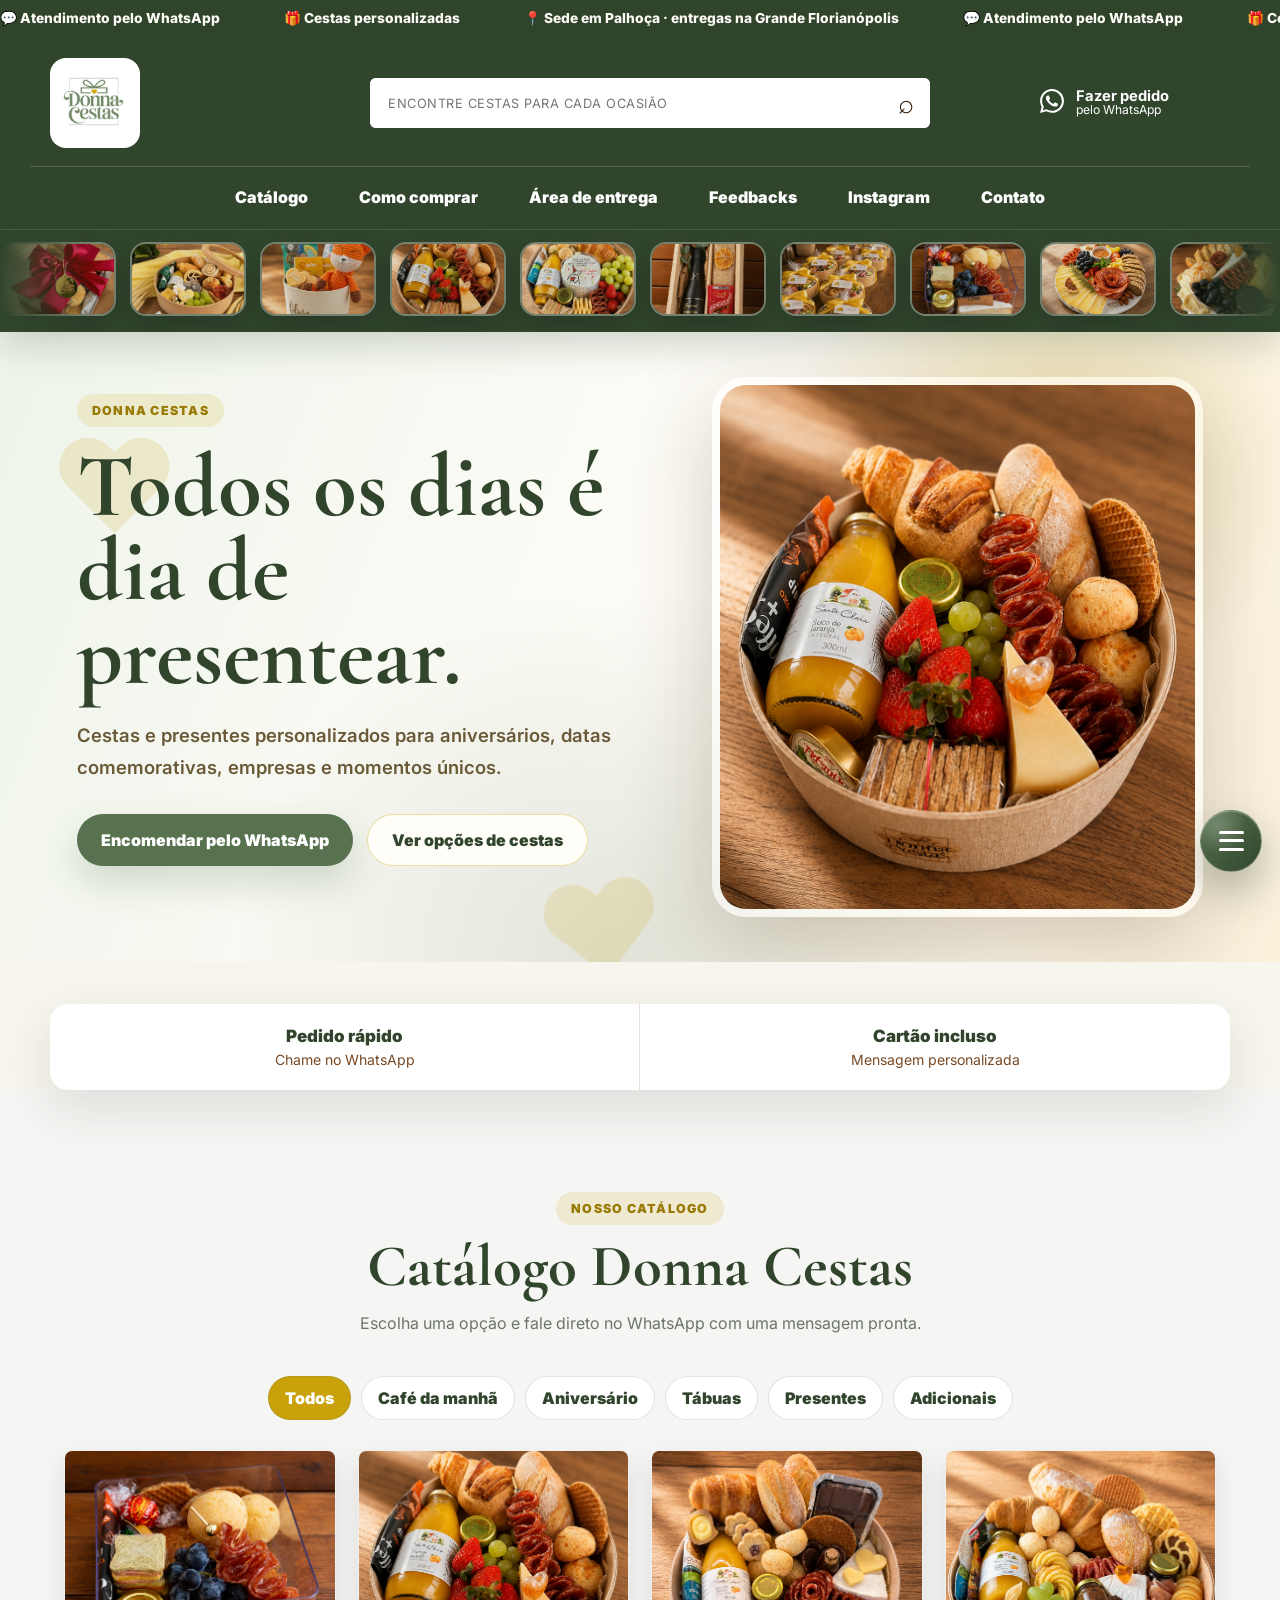
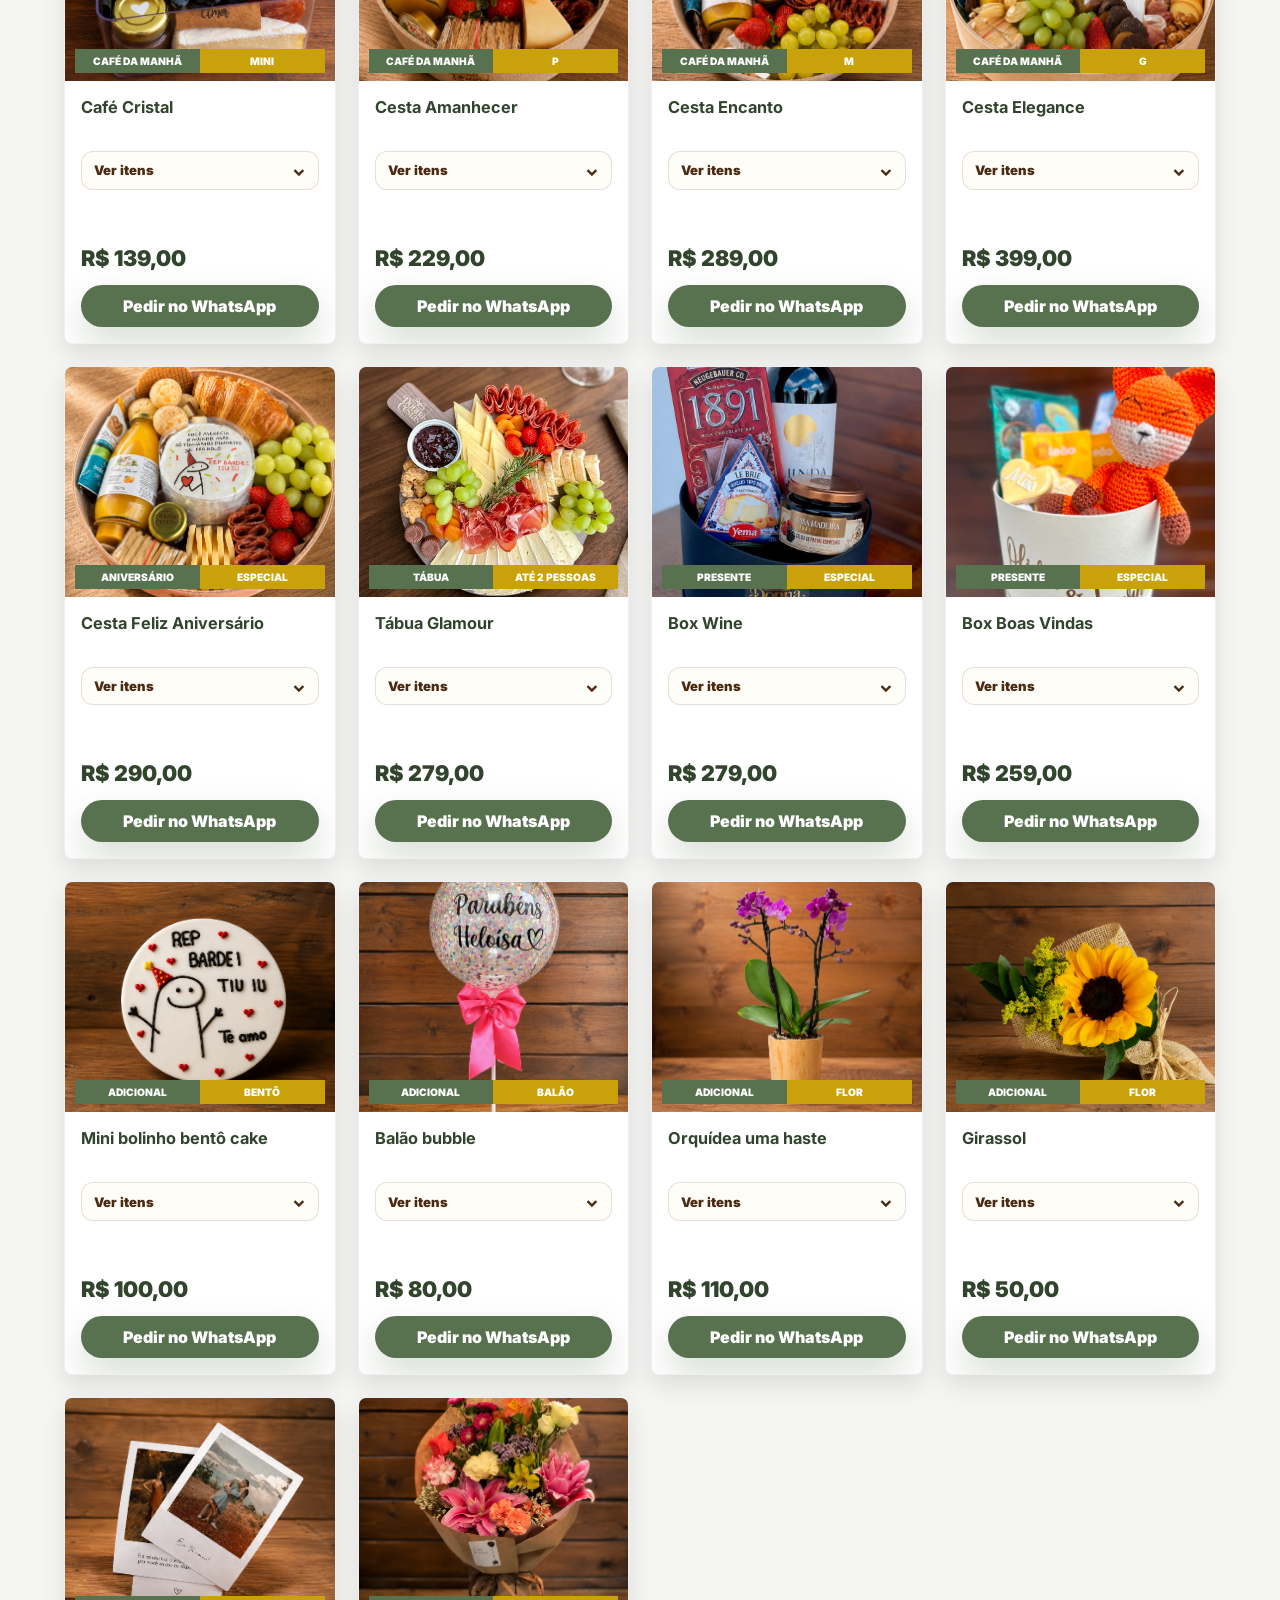
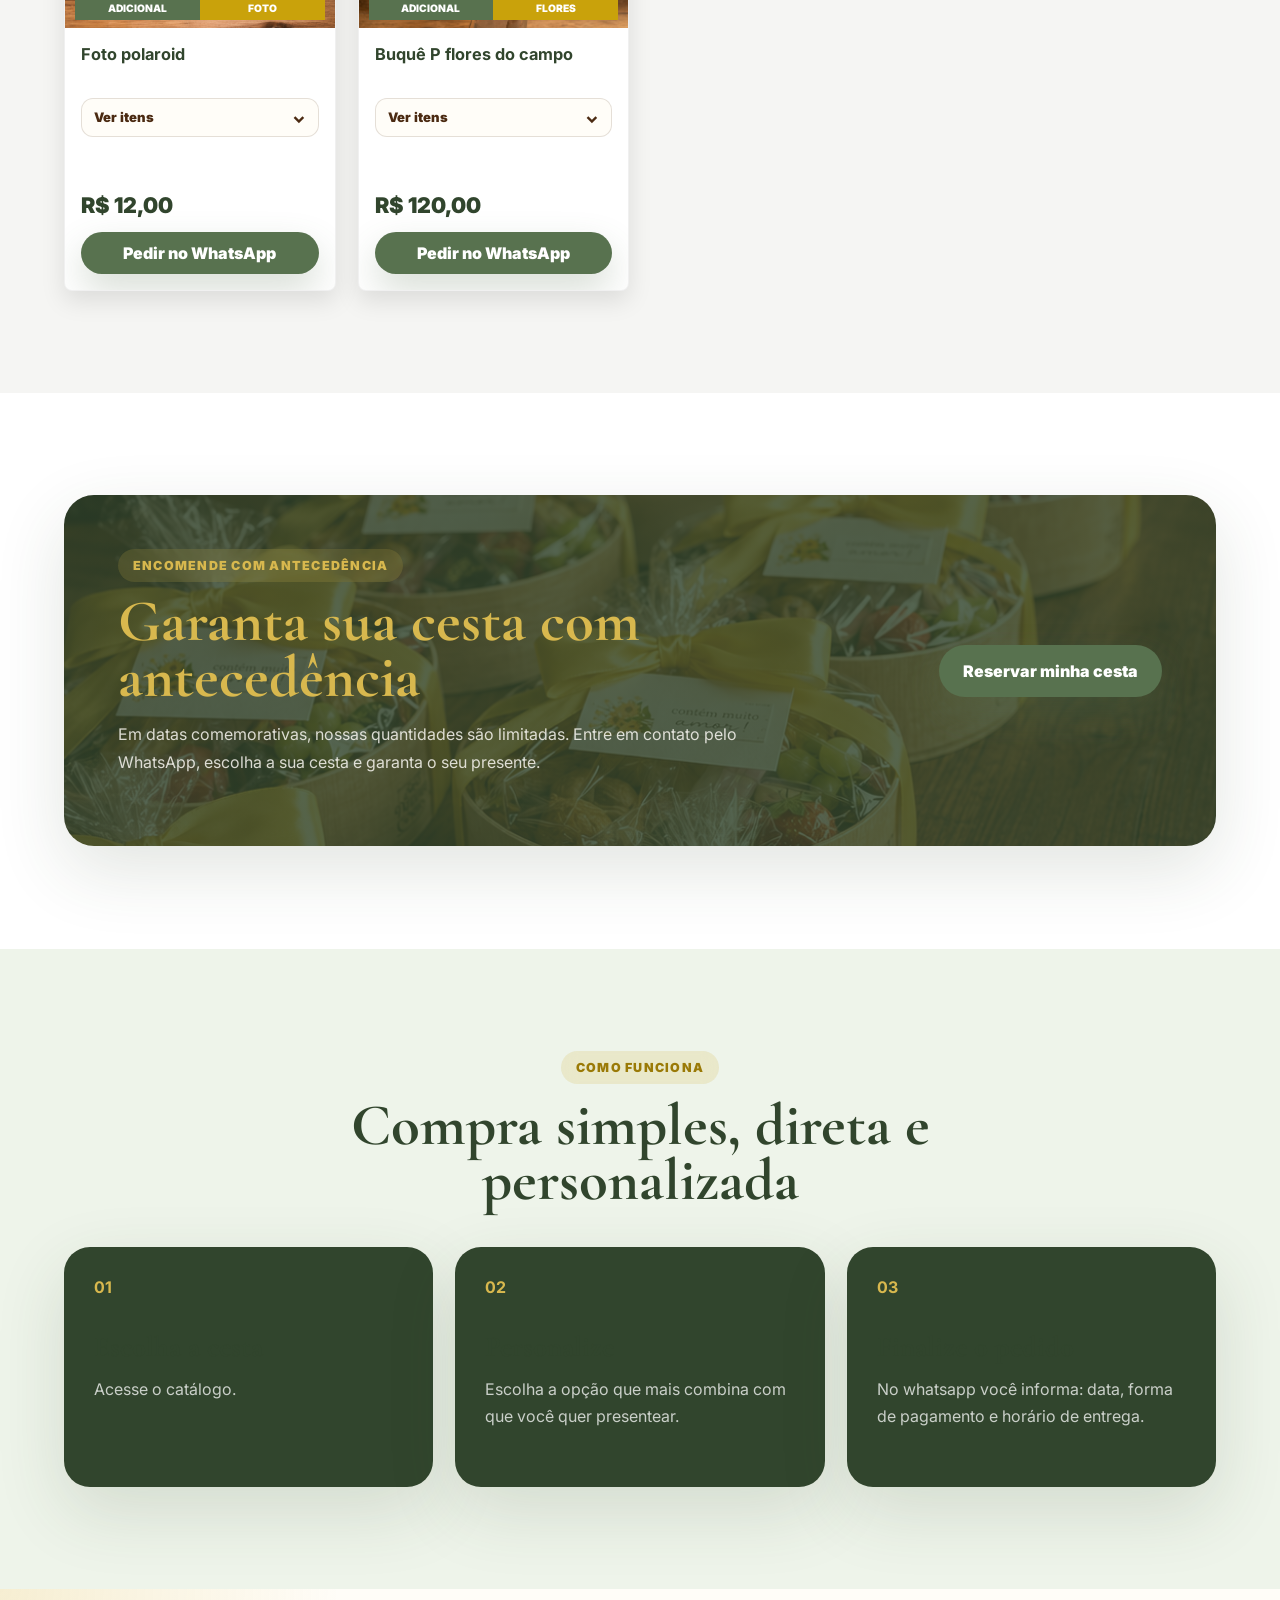
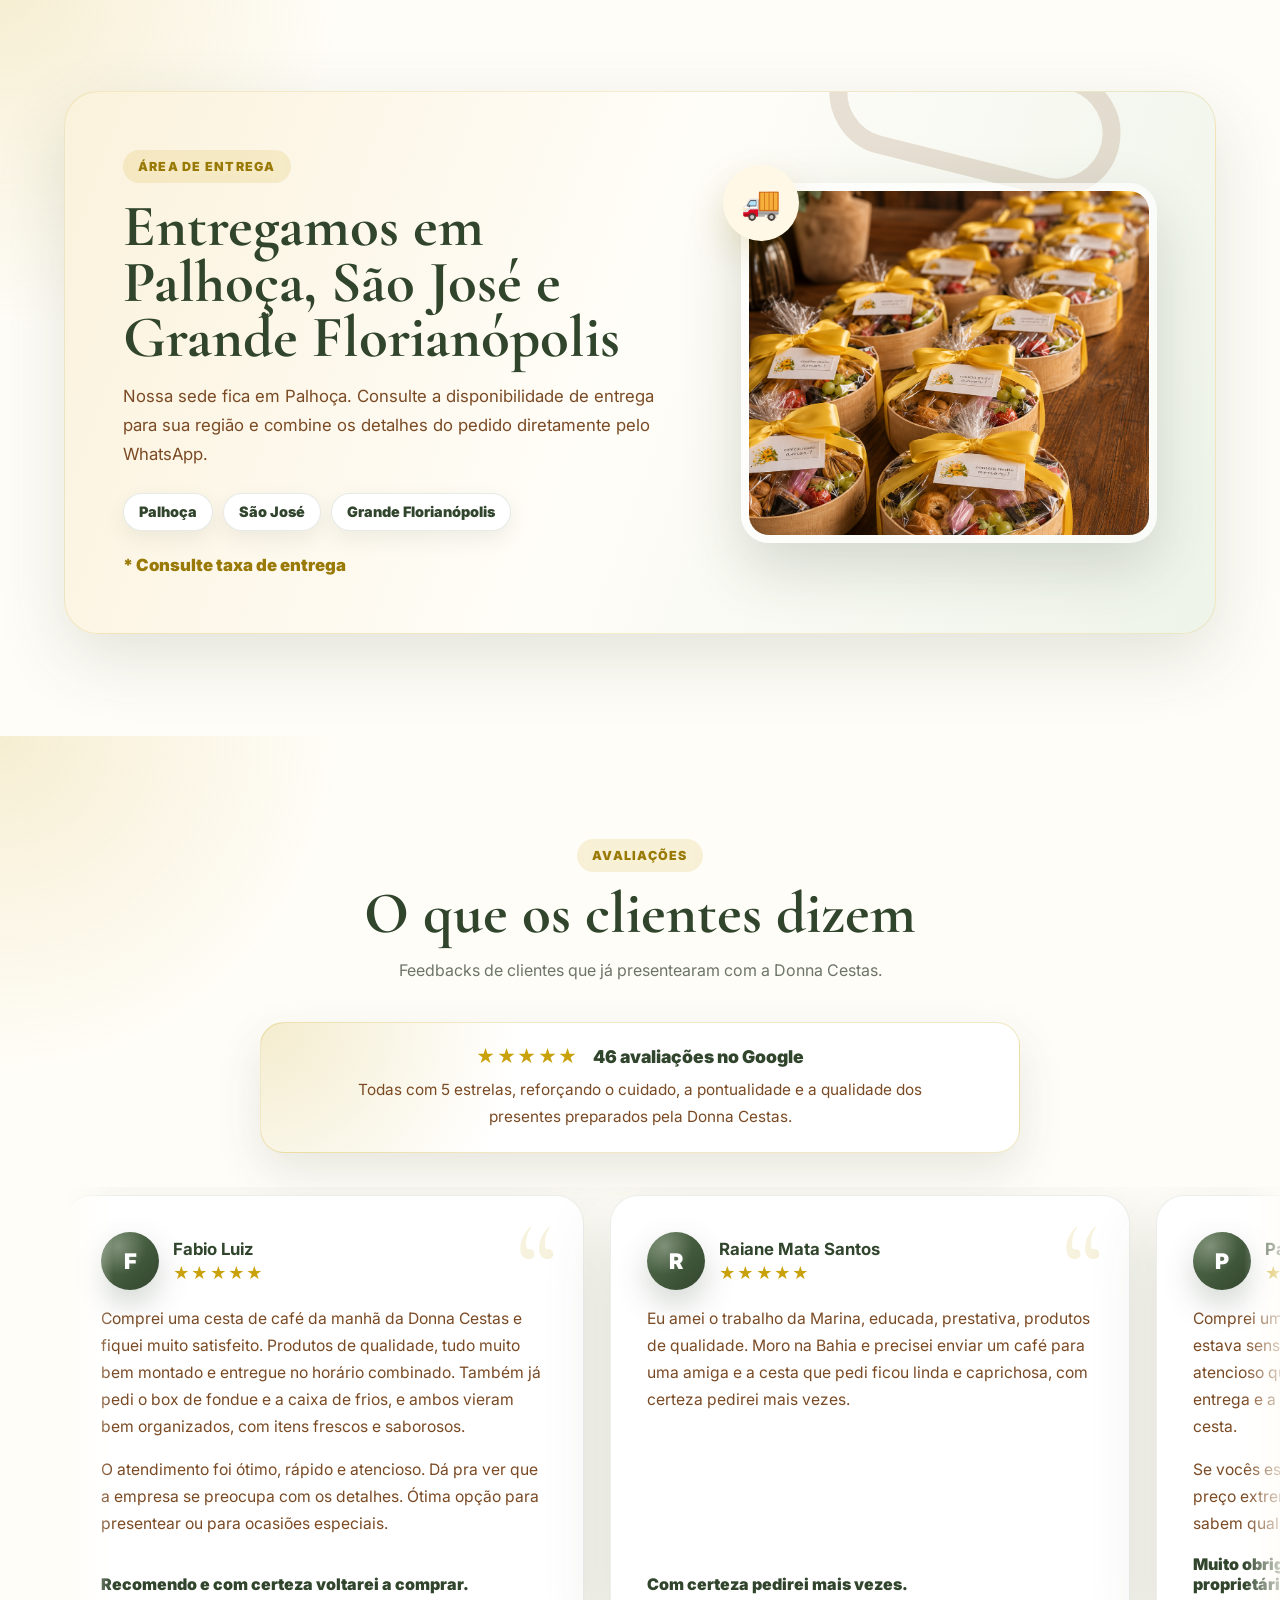
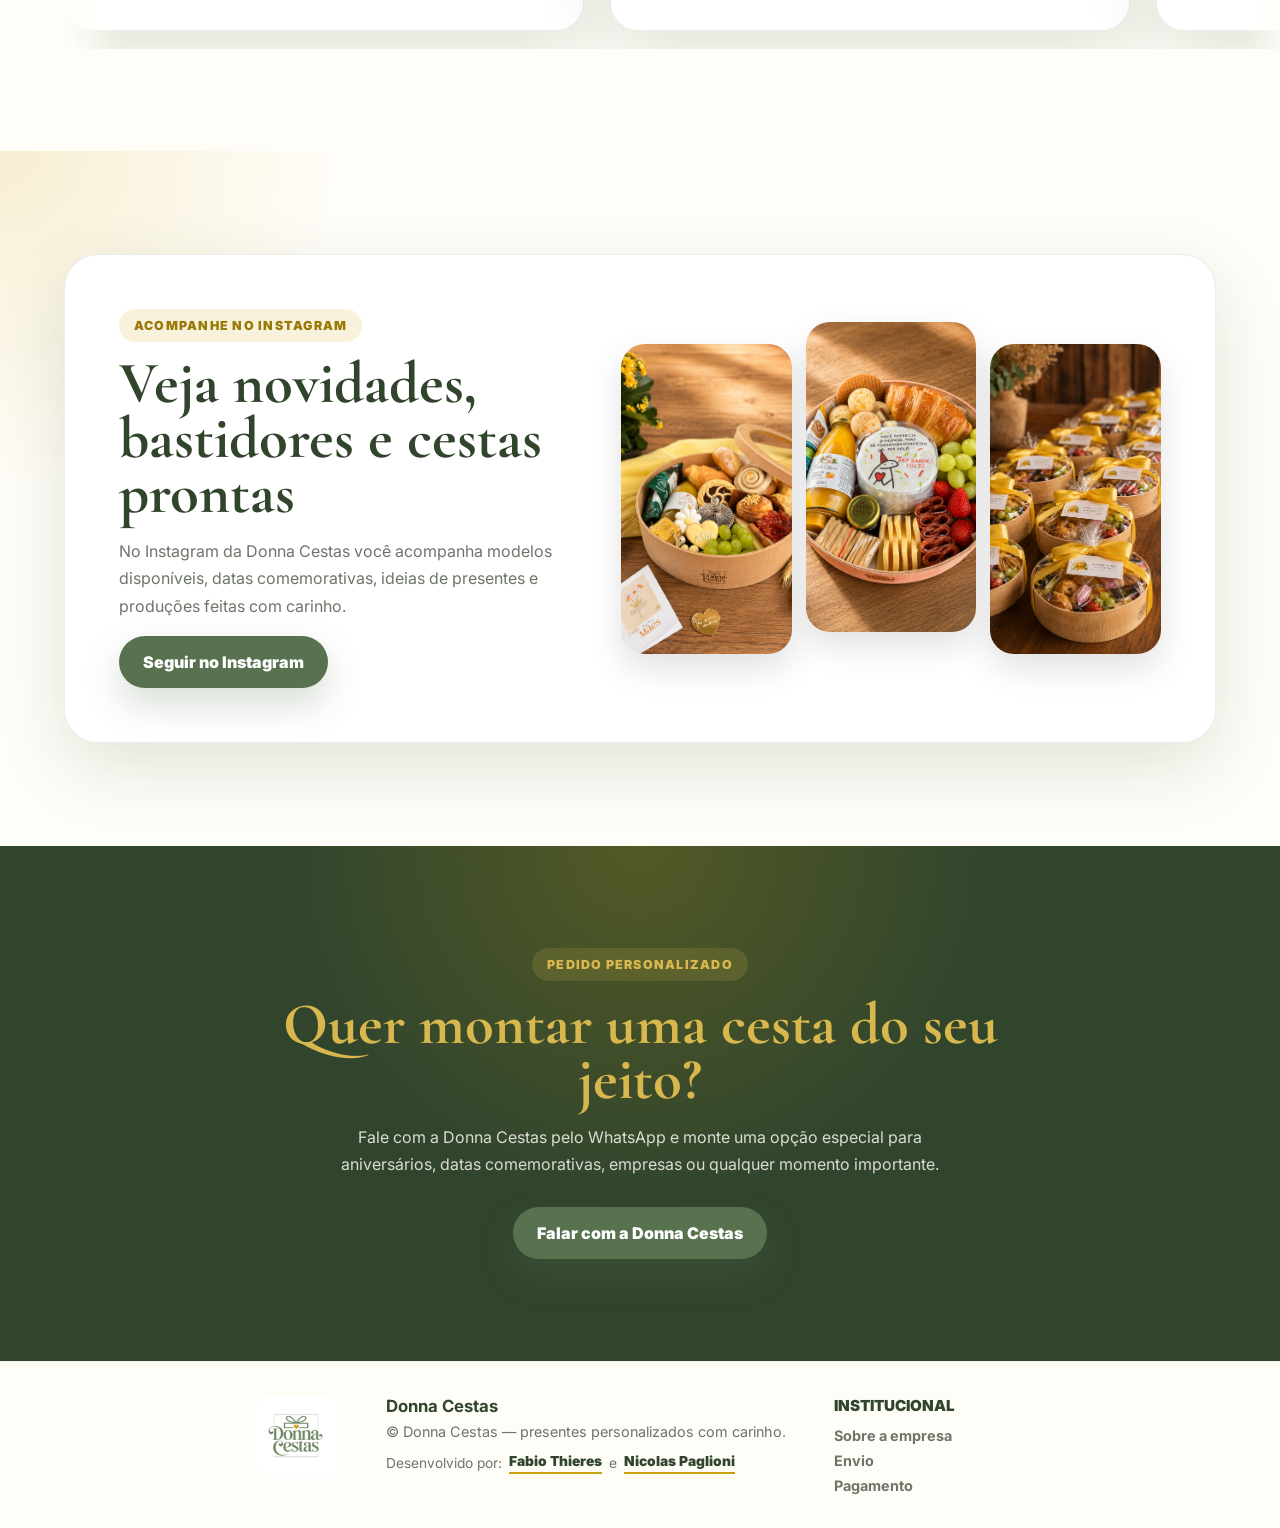
==== index.html @ 5b4046b7 "Atualiza sede para Palhoca e area de entrega Co-Authored-By: Claude Opus 5 <noreply@anthropic.com>" ====
<!doctype html>
<html lang="pt-BR">
  <head>
    <!-- Google Tag Manager -->
    <script>
    (function(w,d,s,l,i){w[l]=w[l]||[];w[l].push({'gtm.start':
    new Date().getTime(),event:'gtm.js'});var f=d.getElementsByTagName(s)[0],
    j=d.createElement(s),dl=l!='dataLayer'?'&l='+l:'';j.async=true;j.src=
    'https://www.googletagmanager.com/gtm.js?id='+i+dl;f.parentNode.insertBefore(j,f);
    })(window,document,'script','dataLayer','GTM-N8SQ6XVD');
    </script>
    <!-- End Google Tag Manager -->
    <meta charset="UTF-8" />
    <meta name="viewport" content="width=device-width, initial-scale=1.0" />
    <title>Donna Cestas | Presentes personalizados</title>
    <link
      rel="shortcut icon"
      href="assets/logo-donna-cestas.jpg"
      type="image/x-icon"
    />
    <meta
      name="description"
      content="Cestas personalizadas para café da manhã, aniversários, datas comemorativas e presentes corporativos. Sede em Palhoça, com entregas em Palhoça, São José e Grande Florianópolis."
    />

    <link rel="preconnect" href="https://fonts.googleapis.com" />
    <link rel="preconnect" href="https://fonts.gstatic.com" crossorigin />
    <link
      href="https://fonts.googleapis.com/css2?family=Cormorant+Garamond:wght@600;700&family=Inter:wght@400;500;600;700;800;900&display=swap"
      rel="stylesheet"
    />

    <link rel="stylesheet" href="styles.css" />
  </head>

  <body data-theme="loja">
    <!-- Google Tag Manager (noscript) -->
    <noscript>
      <iframe
        src="https://www.googletagmanager.com/ns.html?id=GTM-N8SQ6XVD"
        height="0"
        width="0"
        style="display:none;visibility:hidden"
      ></iframe>
    </noscript>
    <!-- End Google Tag Manager (noscript) -->
    
    <div class="sales-bar">
      <div class="letreiro-container">
        <div class="letreiro-track">
          <span>💬 Atendimento pelo WhatsApp</span>
          <span>🎁 Cestas personalizadas</span>
          <span>📍 Sede em Palhoça · entregas na Grande Florianópolis</span>
        </div>

        <div class="letreiro-track">
          <span>💬 Atendimento pelo WhatsApp</span>
          <span>🎁 Cestas personalizadas</span>
          <span>📍 Sede em Palhoça · entregas na Grande Florianópolis</span>
        </div>
      </div>
    </div>

    <header class="site-header">
      <div class="header-main">
        <a href="#inicio" class="brand" aria-label="Donna Cestas">
          <img src="assets/logo-donna-cestas.jpg" alt="Donna Cestas" />
        </a>

        <form class="search-box" id="searchForm">
          <input
            type="search"
            id="searchInput"
            placeholder="Encontre cestas para cada ocasião"
            aria-label="Buscar produto"
          />
          <button type="submit" aria-label="Buscar">⌕</button>
        </form>

        <a
          class="account-link"
          id="headerWhatsapp"
          target="_blank"
          rel="noopener"
        >
          <span>
            <svg
              width="24px"
              height="24px"
              viewBox="0 0 16 16"
              xmlns="http://www.w3.org/2000/svg"
              fill="#fff"
              class="bi bi-whatsapp"
              stroke="#fff"
              stroke-width="0.00016"
            >
              <g id="SVGRepo_bgCarrier" stroke-width="0"></g>
              <g
                id="SVGRepo_tracerCarrier"
                stroke-linecap="round"
                stroke-linejoin="round"
                stroke="#CCCCCC"
                stroke-width="0.032"
              ></g>
              <g id="SVGRepo_iconCarrier">
                <path
                  d="M13.601 2.326A7.854 7.854 0 0 0 7.994 0C3.627 0 .068 3.558.064 7.926c0 1.399.366 2.76 1.057 3.965L0 16l4.204-1.102a7.933 7.933 0 0 0 3.79.965h.004c4.368 0 7.926-3.558 7.93-7.93A7.898 7.898 0 0 0 13.6 2.326zM7.994 14.521a6.573 6.573 0 0 1-3.356-.92l-.24-.144-2.494.654.666-2.433-.156-.251a6.56 6.56 0 0 1-1.007-3.505c0-3.626 2.957-6.584 6.591-6.584a6.56 6.56 0 0 1 4.66 1.931 6.557 6.557 0 0 1 1.928 4.66c-.004 3.639-2.961 6.592-6.592 6.592zm3.615-4.934c-.197-.099-1.17-.578-1.353-.646-.182-.065-.315-.099-.445.099-.133.197-.513.646-.627.775-.114.133-.232.148-.43.05-.197-.1-.836-.308-1.592-.985-.59-.525-.985-1.175-1.103-1.372-.114-.198-.011-.304.088-.403.087-.088.197-.232.296-.346.1-.114.133-.198.198-.33.065-.134.034-.248-.015-.347-.05-.099-.445-1.076-.612-1.47-.16-.389-.323-.335-.445-.34-.114-.007-.247-.007-.38-.007a.729.729 0 0 0-.529.247c-.182.198-.691.677-.691 1.654 0 .977.71 1.916.81 2.049.098.133 1.394 2.132 3.383 2.992.47.205.84.326 1.129.418.475.152.904.129 1.246.08.38-.058 1.171-.48 1.338-.943.164-.464.164-.86.114-.943-.049-.084-.182-.133-.38-.232z"
                ></path>
              </g>
            </svg>
          </span>

          <strong>Fazer pedido</strong>
          <small>pelo WhatsApp</small>
        </a>

        <button class="menu-button" id="menuButton" aria-label="Abrir menu">
          ☰
        </button>
      </div>

      <nav class="nav" id="nav">
        <a href="#produtos" id="navProductsLink">Catálogo</a>
        <a href="#como-funciona">Como comprar</a>
        <a href="#area-entrega">Área de entrega</a>
        <a href="#feedbacks">Feedbacks</a>
        <a href="#instagram">Instagram</a>
        <a href="#contato">Contato</a>
      </nav>

      <div class="header-photo-marquee" aria-hidden="true">
        <div class="header-photo-track" id="headerPhotoTrack">
          <img src="assets/cesta-01.jpg" alt="" />
          <img src="assets/cesta-06.jpg" alt="" />
          <img src="assets/cesta-12.jpg" alt="" />
          <img src="assets/cesta-13.jpg" alt="" />
          <img src="assets/cesta-17.jpg" alt="" />
          <img src="assets/cesta-21.jpg" alt="" />
          <img src="assets/cesta-24.jpg" alt="" />
          <img src="assets/cesta-26.jpg" alt="" />
          <img src="assets/tabua-casal.jpg" alt="" />
          <img src="assets/tabua-mimo.jpg" alt="" />

          <img src="assets/cesta-01.jpg" alt="" />
          <img src="assets/cesta-06.jpg" alt="" />
          <img src="assets/cesta-12.jpg" alt="" />
          <img src="assets/cesta-13.jpg" alt="" />
          <img src="assets/cesta-17.jpg" alt="" />
          <img src="assets/cesta-21.jpg" alt="" />
          <img src="assets/cesta-24.jpg" alt="" />
          <img src="assets/cesta-26.jpg" alt="" />
          <img src="assets/tabua-casal.jpg" alt="" />
          <img src="assets/tabua-mimo.jpg" alt="" />
        </div>
      </div>
    </header>

    <main>
      <section class="campaign-hero" id="inicio">
        <div class="hero-copy">
          <span class="campaign-pill" id="campaignTag">Donna Cestas</span>

          <h1 id="campaignTitle">
            Todos os dias é dia de presentear.
          </h1>

          <p id="campaignText">
            Cestas e presentes personalizados para aniversários, datas
            comemorativas, empresas e momentos únicos.
          </p>

          <div class="hero-actions">
            <a
              class="btn primary"
              id="heroWhatsapp"
              target="_blank"
              rel="noopener"
            >
              Encomendar pelo WhatsApp
            </a>

            <a class="btn secondary" href="#produtos">Ver opções de cestas</a>
          </div>

          <div class="hero-selling-points" id="campaignHighlights">

          </div>
        </div>

        <div class="hero-product">
          <img
            id="campaignImage"
            src="assets/cesta-13.jpg"
            alt="Cesta Donna Cestas"
          />
        </div>
      </section>

      <section class="purchase-strip" id="beneficios">
        <div>
          <strong>Pedido rápido</strong>
          <span>Chame no WhatsApp</span>
        </div>

        <div>
          <strong>Cartão incluso</strong>
          <span>Mensagem personalizada</span>
        </div>

      </section>

      <section class="section products-section" id="produtos">
        <div class="section-heading">
          <span class="eyebrow">nosso catálogo</span>

          <h2 id="productsTitle">Catálogo Donna Cestas</h2>

          <p id="productsSubtitle">
            Escolha uma opção e fale direto no WhatsApp com uma mensagem pronta.
          </p>
        </div>

        <div class="category-tabs" id="categoryTabs"></div>

        <div class="products-grid" id="productsGrid"></div>
      </section>

      <section class="section promo-banner">
  <div class="promo-card">
    <div class="promo-content">
      <span class="eyebrow" id="promoTag">encomende com antecedência</span>

      <h2 id="promoTitle">Garanta sua cesta com antecedência</h2>

      <p id="promoText">
        Em datas comemorativas, nossas quantidades são limitadas. Entre em
        contato pelo WhatsApp, escolha a sua cesta e garanta o seu presente.
      </p>
    </div>

    <a
      class="btn primary"
      id="promoWhatsapp"
      target="_blank"
      rel="noopener"
    >
      Reservar minha cesta
    </a>
  </div>
</section>

      <section class="section steps" id="como-funciona">
        <div class="section-heading">
          <span class="eyebrow">como funciona</span>
          <h2>Compra simples, direta e personalizada</h2>
        </div>

        <div class="steps-grid">
          <article class="step">
            <strong>01</strong>

            <h3>Escolha a cesta</h3>

            <p>
             Acesse o catálogo.
            </p>
          </article>

          <article class="step">
            <strong>02</strong>

            <h3>Personalize</h3>

            <p>
              Escolha a opção que mais combina
              com que você quer presentear.
            </p>
          </article>

          <article class="step">
            <strong>03</strong>

            <h3>Finalize o pedido</h3>

            <p>
              No whatsapp você informa:
              data, forma de pagamento e horário de entrega.
            </p>
          </article>
        </div>
      </section>

      <section class="section delivery-area-section" id="area-entrega">
        <div class="delivery-area-card">
          <div class="delivery-area-content">
            <span class="eyebrow">área de entrega</span>

            <h2>Entregamos em Palhoça, São José e Grande Florianópolis</h2>

            <p>
              Nossa sede fica em Palhoça. Consulte a disponibilidade de entrega
              para sua região e combine os detalhes do pedido diretamente pelo
              WhatsApp.
            </p>

            <div class="delivery-cities">
              <span>Palhoça</span>
              <span>São José</span>
              <span>Grande Florianópolis</span>
            </div>

            <strong class="delivery-note"> * Consulte taxa de entrega </strong>
          </div>

          <div class="delivery-area-visual">
            <div class="delivery-icon">🚚</div>
            <img
              src="assets/cesta-24.jpg"
              alt="Cesta Donna Cestas para entrega"
            />
          </div>
        </div>
      </section>

      <section class="section feedbacks-section" id="feedbacks">
        <div class="section-heading">
          <span class="eyebrow">avaliações</span>

          <h2>O que os clientes dizem</h2>

          <p>Feedbacks de clientes que já presentearam com a Donna Cestas.</p>
        </div>

        <div class="google-rating-card">
          <div>
            <span>★★★★★</span>
            <strong>46 avaliações no Google</strong>
          </div>

          <p>
            Todas com 5 estrelas, reforçando o cuidado, a pontualidade e a
            qualidade dos presentes preparados pela Donna Cestas.
          </p>
        </div>

        <div class="feedbacks-marquee" aria-label="Feedbacks de clientes">
          <div class="feedbacks-track">
            <article class="feedback-card">
              <div class="feedback-header">
                <div class="feedback-avatar">F</div>

                <div>
                  <h3>Fabio Luiz</h3>
                  <div class="feedback-stars" aria-label="5 estrelas">
                    ★★★★★
                  </div>
                </div>
              </div>

              <p>
                Comprei uma cesta de café da manhã da Donna Cestas e fiquei
                muito satisfeito. Produtos de qualidade, tudo muito bem montado
                e entregue no horário combinado. Também já pedi o box de fondue
                e a caixa de frios, e ambos vieram bem organizados, com itens
                frescos e saborosos.
              </p>

              <p>
                O atendimento foi ótimo, rápido e atencioso. Dá pra ver que a
                empresa se preocupa com os detalhes. Ótima opção para presentear
                ou para ocasiões especiais.
              </p>

              <strong>Recomendo e com certeza voltarei a comprar.</strong>
            </article>

            <article class="feedback-card">
              <div class="feedback-header">
                <div class="feedback-avatar">R</div>

                <div>
                  <h3>Raiane Mata Santos</h3>
                  <div class="feedback-stars" aria-label="5 estrelas">
                    ★★★★★
                  </div>
                </div>
              </div>

              <p>
                Eu amei o trabalho da Marina, educada, prestativa, produtos de
                qualidade. Moro na Bahia e precisei enviar um café para uma
                amiga e a cesta que pedi ficou linda e caprichosa, com certeza
                pedirei mais vezes.
              </p>

              <strong>Com certeza pedirei mais vezes.</strong>
            </article>

            <article class="feedback-card">
              <div class="feedback-header">
                <div class="feedback-avatar">P</div>

                <div>
                  <h3>Patrick Lima</h3>
                  <div class="feedback-stars" aria-label="5 estrelas">
                    ★★★★★
                  </div>
                </div>
              </div>

              <p>
                Comprei uma cesta de café da manhã e absolutamente tudo estava
                sensacional. Quero destacar o atendimento rápido e atencioso que
                tive na hora da compra, a pontualidade na entrega e a extrema
                qualidade dos produtos oferecidos na cesta.
              </p>

              <p>
                Se vocês esperam entregar um produto de qualidade com preço
                extremamente adequado para alguém especial já sabem qual empresa
                escolher.
              </p>

              <strong>
                Muito obrigado a toda equipe e em especial à proprietária
                Marina.
              </strong>
            </article>

            <article class="feedback-card">
              <div class="feedback-header">
                <div class="feedback-avatar">M</div>

                <div>
                  <h3>Melissa Juchen</h3>
                  <div class="feedback-stars" aria-label="5 estrelas">
                    ★★★★★
                  </div>
                </div>
              </div>

              <p>
                Cestas lindas e atendimento nota 10. Mesmo num período
                turbulento como esse de final de ano, houve rápida resposta no
                WhatsApp e entrega no horário combinado.
              </p>

              <strong>Cestas lindas e atendimento nota 10.</strong>
            </article>

            <article class="feedback-card" aria-hidden="true">
              <div class="feedback-header">
                <div class="feedback-avatar">F</div>

                <div>
                  <h3>Fabio Luiz</h3>
                  <div class="feedback-stars" aria-label="5 estrelas">
                    ★★★★★
                  </div>
                </div>
              </div>

              <p>
                Comprei uma cesta de café da manhã da Donna Cestas e fiquei
                muito satisfeito. Produtos de qualidade, tudo muito bem montado
                e entregue no horário combinado. Também já pedi o box de fondue
                e a caixa de frios, e ambos vieram bem organizados, com itens
                frescos e saborosos.
              </p>

              <p>
                O atendimento foi ótimo, rápido e atencioso. Dá pra ver que a
                empresa se preocupa com os detalhes. Ótima opção para presentear
                ou para ocasiões especiais.
              </p>

              <strong>Recomendo e com certeza voltarei a comprar.</strong>
            </article>

            <article class="feedback-card" aria-hidden="true">
              <div class="feedback-header">
                <div class="feedback-avatar">R</div>

                <div>
                  <h3>Raiane Mata Santos</h3>
                  <div class="feedback-stars" aria-label="5 estrelas">
                    ★★★★★
                  </div>
                </div>
              </div>

              <p>
                Eu amei o trabalho da Marina, educada, prestativa, produtos de
                qualidade. Moro na Bahia e precisei enviar um café para uma
                amiga e a cesta que pedi ficou linda e caprichosa, com certeza
                pedirei mais vezes.
              </p>

              <strong>Com certeza pedirei mais vezes.</strong>
            </article>

            <article class="feedback-card" aria-hidden="true">
              <div class="feedback-header">
                <div class="feedback-avatar">P</div>

                <div>
                  <h3>Patrick Lima</h3>
                  <div class="feedback-stars" aria-label="5 estrelas">
                    ★★★★★
                  </div>
                </div>
              </div>

              <p>
                Comprei uma cesta de café da manhã e absolutamente tudo estava
                sensacional. Quero destacar o atendimento rápido e atencioso que
                tive na hora da compra, a pontualidade na entrega e a extrema
                qualidade dos produtos oferecidos na cesta.
              </p>

              <p>
                Se vocês esperam entregar um produto de qualidade com preço
                extremamente adequado para alguém especial já sabem qual empresa
                escolher.
              </p>

              <strong>
                Muito obrigado a toda equipe e em especial à proprietária
                Marina.
              </strong>
            </article>

            <article class="feedback-card" aria-hidden="true">
              <div class="feedback-header">
                <div class="feedback-avatar">M</div>

                <div>
                  <h3>Melissa Juchen</h3>
                  <div class="feedback-stars" aria-label="5 estrelas">
                    ★★★★★
                  </div>
                </div>
              </div>

              <p>
                Cestas lindas e atendimento nota 10. Mesmo num período
                turbulento como esse de final de ano, houve rápida resposta no
                WhatsApp e entrega no horário combinado.
              </p>

              <strong>Cestas lindas e atendimento nota 10.</strong>
            </article>
          </div>
        </div>
      </section>

      <section class="section instagram-section" id="instagram">
        <div class="instagram-card">
          <div class="instagram-content">
            <span class="eyebrow">acompanhe no instagram</span>

            <h2>Veja novidades, bastidores e cestas prontas</h2>

            <p>
              No Instagram da Donna Cestas você acompanha modelos disponíveis,
              datas comemorativas, ideias de presentes e produções feitas com
              carinho.
            </p>

            <a
              href="#"
              class="btn primary"
              data-instagram
              target="_blank"
              rel="noopener"
            >
              Seguir no Instagram
            </a>
          </div>

          <div class="instagram-preview">
            <img src="assets/cesta-06.jpg" alt="Cesta Donna Cestas" />
            <img src="assets/cesta-17.jpg" alt="Cesta especial Donna Cestas" />
            <img src="assets/cesta-24.jpg" alt="Produção Donna Cestas" />
          </div>
        </div>
      </section>

      <section class="final-cta section" id="contato">
        <span class="eyebrow">pedido personalizado</span>

        <h2>Quer montar uma cesta do seu jeito?</h2>

        <p>
          Fale com a Donna Cestas pelo WhatsApp e monte uma opção especial para
          aniversários, datas comemorativas, empresas ou qualquer momento
          importante.
        </p>

        <a
          class="btn primary"
          id="finalWhatsapp"
          target="_blank"
          rel="noopener"
        >
          Falar com a Donna Cestas
        </a>
      </section>
    </main>

    <section class="institutional-page hidden" id="institutionalPage">
      <div class="institutional-container">
        <button class="back-home-button" id="backHomeButton" type="button">
          ← Voltar para o início
        </button>

    <article class="institutional-content hidden" id="page-sobre">
  <span class="eyebrow">institucional</span>
  <h1>Sobre a empresa</h1>

  <p>
    A Donna Cestas nasceu do sonho de Marina Bueno, que sempre acreditou que os
    presentes têm o poder de transmitir amor, carinho e criar momentos
    inesquecíveis. Com o desejo de transformar gestos simples em demonstrações
    especiais de afeto, ela criou a marca pensando em cada detalhe, desde a
    escolha dos produtos até a apresentação de cada cesta.
  </p>

  <p>
    Mais do que entregar presentes, a Donna Cestas busca proporcionar emoções.
    Cada montagem é feita com cuidado e dedicação para que quem recebe se sinta
    verdadeiramente especial. A missão é fazer com que cada presente conte uma
    história, demonstre carinho e torne o dia de alguém mais feliz, mostrando
    que houve atenção e amor em cada detalhe pensado especialmente para aquela
    pessoa.
  </p>
</article>
        <article class="institutional-content hidden" id="page-envio">
          <span class="eyebrow">institucional</span>
          <h1>Envio</h1>

          <p>
            A Donna Cestas trabalha com entregas programadas para garantir que
            cada presente chegue com cuidado, organização e dentro do horário
            combinado.
          </p>

          <p>
            Nossa sede fica em Palhoça e atendemos Palhoça, São José e a Grande
            Florianópolis. As entregas são realizadas conforme disponibilidade
            de agenda e região atendida. Antes da finalização do pedido, nossa equipe
            confirma o local, data, faixa de horário e valor da entrega, quando
            houver.
          </p>

          <p>
            Para datas comemorativas e períodos de alta demanda, recomendamos
            que o pedido seja feito com antecedência, pois os horários de
            entrega podem ser limitados.
          </p>

          <p>
            Também é possível combinar retirada, conforme disponibilidade
            informada no atendimento pelo WhatsApp.
          </p>
        </article>

        <article class="institutional-content hidden" id="page-pagamento">
          <span class="eyebrow">institucional</span>
          <h1>Pagamento</h1>

          <p>
            Os pedidos da Donna Cestas são confirmados após a definição dos
            itens, personalizações, data de entrega ou retirada e forma de
            pagamento.
          </p>

          <p>
            As formas de pagamento disponíveis são informadas diretamente no
            atendimento pelo WhatsApp, podendo variar conforme o tipo de pedido,
            valor e disponibilidade no momento da compra.
          </p>

          <p>
            Para garantir a reserva da cesta e da data desejada, o pedido poderá
            exigir confirmação antecipada de pagamento.
          </p>

          <p>
            Após a confirmação, a produção é organizada com cuidado para que o
            presente seja preparado conforme combinado.
          </p>
        </article>
      </div>
    </section>

    <footer class="footer">
      <img src="assets/logo-donna-cestas.jpg" alt="Donna Cestas" />

      <div class="footer-content">
        <strong>Donna Cestas</strong>

        <p>© Donna Cestas — presentes personalizados com carinho.</p>

        <div class="footer-developed">
          <span>Desenvolvido por:</span>

          <a
            href="https://br.linkedin.com/in/fabio-thieres-00b320265"
            target="_blank"
            rel="noopener"
          >
            Fabio Thieres
          </a>

          <span>e</span>

          <a
            href="https://br.linkedin.com/in/nicolas-pietro-paglioni-0287a2369"
            target="_blank"
            rel="noopener"
          >
            Nicolas Paglioni
          </a>
        </div>
      </div>

      <div class="footer-institutional">
        <strong>Institucional</strong>

        <a href="#" data-page-link="sobre">Sobre a empresa</a>
        <a href="#" data-page-link="envio">Envio</a>
        <a href="#" data-page-link="pagamento">Pagamento</a>
      </div>
    </footer>

    <div class="floating-social">
      <div class="social-options" id="socialOptions">
        <a
          class="instagram-float"
          data-instagram
          target="_blank"
          rel="noopener"
          aria-label="Abrir Instagram"
        >
          <svg width="40px" height="40px" viewBox="0 0 24 24" fill="none">
            <path
              fill="#fff"
              d="M7.75 2h8.5A5.76 5.76 0 0 1 22 7.75v8.5A5.76 5.76 0 0 1 16.25 22h-8.5A5.76 5.76 0 0 1 2 16.25v-8.5A5.76 5.76 0 0 1 7.75 2Zm0 2A3.75 3.75 0 0 0 4 7.75v8.5A3.75 3.75 0 0 0 7.75 20h8.5A3.75 3.75 0 0 0 20 16.25v-8.5A3.75 3.75 0 0 0 16.25 4h-8.5Zm8.75 2.5a1 1 0 1 1 0 2 1 1 0 0 1 0-2ZM12 7a5 5 0 1 1 0 10 5 5 0 0 1 0-10Zm0 2a3 3 0 1 0 0 6 3 3 0 0 0 0-6Z"
            />
          </svg>
        </a>

        <a
          class="whatsapp-float"
          id="floatWhatsapp"
          target="_blank"
          rel="noopener"
          aria-label="Falar no WhatsApp"
        >
          <svg
            width="24px"
            height="24px"
            viewBox="0 0 16 16"
            xmlns="http://www.w3.org/2000/svg"
            fill="#fff"
            class="bi bi-whatsapp"
            stroke="#fff"
            stroke-width="0.00016"
          >
            <g id="SVGRepo_bgCarrier" stroke-width="0"></g>
            <g
              id="SVGRepo_tracerCarrier"
              stroke-linecap="round"
              stroke-linejoin="round"
              stroke="#CCCCCC"
              stroke-width="0.032"
            ></g>
            <g id="SVGRepo_iconCarrier">
              <path
                d="M13.601 2.326A7.854 7.854 0 0 0 7.994 0C3.627 0 .068 3.558.064 7.926c0 1.399.366 2.76 1.057 3.965L0 16l4.204-1.102a7.933 7.933 0 0 0 3.79.965h.004c4.368 0 7.926-3.558 7.93-7.93A7.898 7.898 0 0 0 13.6 2.326zM7.994 14.521a6.573 6.573 0 0 1-3.356-.92l-.24-.144-2.494.654.666-2.433-.156-.251a6.56 6.56 0 0 1-1.007-3.505c0-3.626 2.957-6.584 6.591-6.584a6.56 6.56 0 0 1 4.66 1.931 6.557 6.557 0 0 1 1.928 4.66c-.004 3.639-2.961 6.592-6.592 6.592zm3.615-4.934c-.197-.099-1.17-.578-1.353-.646-.182-.065-.315-.099-.445.099-.133.197-.513.646-.627.775-.114.133-.232.148-.43.05-.197-.1-.836-.308-1.592-.985-.59-.525-.985-1.175-1.103-1.372-.114-.198-.011-.304.088-.403.087-.088.197-.232.296-.346.1-.114.133-.198.198-.33.065-.134.034-.248-.015-.347-.05-.099-.445-1.076-.612-1.47-.16-.389-.323-.335-.445-.34-.114-.007-.247-.007-.38-.007a.729.729 0 0 0-.529.247c-.182.198-.691.677-.691 1.654 0 .977.71 1.916.81 2.049.098.133 1.394 2.132 3.383 2.992.47.205.84.326 1.129.418.475.152.904.129 1.246.08.38-.058 1.171-.48 1.338-.943.164-.464.164-.86.114-.943-.049-.084-.182-.133-.38-.232z"
              ></path>
            </g>
          </svg>
        </a>
      </div>

      <button
        class="social-toggle"
        id="socialToggle"
        aria-label="Abrir contatos"
        type="button"
      >
        <span class="social-toggle-icon">
          <span></span>
          <span></span>
          <span></span>
        </span>
      </button>
    </div>

    <script src="script.js"></script>
  </body>
</html>
---- styles.css ----
:root {
  --green: #58724f;
  --green-dark: #31452d;
  --green-soft: #eef4ea;
  --gold: #c9a20b;
  --gold-dark: #9a7a07;
  --cream: #fbf2dc;
  --paper: #fffdf8;
  --brown: #4b2a12;
  --brown-soft: #7a4a24;
  --text: #24301f;
  --muted: #6d7569;
  --line: rgba(88, 114, 79, 0.14);
  --shadow: 0 24px 70px rgba(49, 69, 45, 0.14);
  --radius: 26px;
}

* {
  box-sizing: border-box;
}

html {
  scroll-behavior: smooth;
}

body {
  margin: 0;
  font-family: "Inter", system-ui, sans-serif;
  color: var(--text);
  background: #f7f7f5;
}

img {
  display: block;
  max-width: 100%;
}

a {
  color: inherit;
  text-decoration: none;
}

button,
input {
  font: inherit;
}

.sales-bar {
  background: #5e0718;
  color: #fff;
  font-size: 0.86rem;
  font-weight: 800;
  padding: 10px 0;
  overflow: hidden;
  white-space: nowrap;
}

.letreiro-container {
  display: flex;
  width: max-content;
  animation: rolagemInfinita 18s linear infinite;
}

.letreiro-track {
  display: flex;
  align-items: center;
  gap: clamp(24px, 5vw, 70px);
  padding-right: clamp(24px, 5vw, 70px);
}

.letreiro-track span {
  display: inline-flex;
  align-items: center;
}

@keyframes rolagemInfinita {
  from {
    transform: translateX(0);
  }

  to {
    transform: translateX(-50%);
  }
}

.site-header {
  position: sticky;
  top: 0;
  z-index: 10;
  color: #fff;
  overflow: hidden;
  isolation: isolate;
}

.header-galeria {
  position: absolute;
  inset: 0;
  display: flex;
  z-index: -1;
}

.header-galeria img {
  flex: 1;
  height: 100%;
  object-fit: cover;
}

.site-header::after {
  content: "";
  position: absolute;
  inset: 0;
  background: rgba(59, 7, 17, 0.82);
  z-index: -1;
}

.header-main {
  max-width: 1220px;
  margin: auto;
  display: grid;
  grid-template-columns: 210px 1fr 170px auto;
  align-items: center;
  gap: 20px;
  padding: 22px 20px 18px;
}

.brand img {
  width: 90px;
  border-radius: 16px;
  background: #fff;
}

.search-box {
  display: grid;
  grid-template-columns: 1fr 48px;
  background: #fff;
  border-radius: 6px;
  overflow: hidden;
  max-width: 560px;
  justify-self: center;
  width: 100%;
}

.search-box input {
  border: 0;
  outline: 0;
  padding: 0 18px;
  min-height: 50px;
  color: #3d2b20;
  text-transform: uppercase;
  font-size: 0.8rem;
  letter-spacing: 0.04em;
}

.search-box button {
  border: 0;
  background: #fff;
  color: #3a1d0b;
  cursor: pointer;
  font-size: 1.7rem;
}

.account-link {
  display: grid;
  grid-template-columns: 28px 1fr;
  column-gap: 8px;
  align-items: center;
  line-height: 1.05;
}

.account-link span {
  grid-row: span 2;
  font-size: 1.3rem;
}

.account-link strong {
  font-size: 0.92rem;
}

.account-link small {
  color: white;
  font-size: 0.76rem;
}

.campaign-toggle {
  min-height: 42px;
  padding: 0 16px;
  border: 1px solid rgba(255, 255, 255, 0.35);
  border-radius: 999px;
  background: rgba(255, 255, 255, 0.14);
  color: #fff;
  font-size: 0.78rem;
  font-weight: 900;
  cursor: pointer;
  white-space: nowrap;
  transition:
    background 0.2s ease,
    transform 0.2s ease,
    border-color 0.2s ease;
}

.campaign-toggle:hover {
  background: rgba(255, 255, 255, 0.24);
  transform: translateY(-2px);
  border-color: rgba(255, 255, 255, 0.55);
}

.menu-button {
  display: none;
  justify-self: end;
  width: 50px;
  height: 50px;
  border: none;
  border-radius: 10px;
  background: transparent;
  color: white;
  cursor: pointer;
  font-size: 1.45rem;
}

.nav {
  max-width: 1220px;
  margin: auto;
  padding: 0 20px 22px;
  display: flex;
  justify-content: center;
  gap: clamp(18px, 4vw, 56px);
  border-top: 1px solid rgba(255, 255, 255, 0.18);
}

.nav a {
  padding-top: 20px;
  font-weight: 900;
  color: #fff;
  transition:
    color 0.2s ease,
    transform 0.2s ease;
}

.nav a:hover {
  color: #ffb8bd;
  transform: translateY(-2px);
}

.campaign-hero {
  min-height: 620px;
  display: grid;
  grid-template-columns: minmax(0, 1fr) minmax(360px, 0.86fr);
  align-items: center;
  gap: clamp(28px, 5vw, 72px);
  padding: clamp(22px, 3.5vw, 84px) clamp(18px, 6vw, 90px);
  background:
    radial-gradient(
      circle at 82% 18%,
      rgba(255, 205, 205, 0.42),
      transparent 260px
    ),
    radial-gradient(
      circle at 48% 100%,
      rgba(92, 0, 24, 0.34),
      transparent 380px
    ),
    linear-gradient(110deg, #5e0718 0%, #8f1027 38%, #c73548 68%, #f4b6b8 100%);
  position: relative;
  overflow: hidden;
}

.campaign-hero::before,
.campaign-hero::after {
  content: "♥";
  position: absolute;
  color: rgba(255, 255, 255, 0.14);
  font-size: clamp(5rem, 10vw, 12rem);
  filter: blur(0.2px);
}

.campaign-hero::before {
  left: 4%;
  top: 12%;
}

.campaign-hero::after {
  left: 42%;
  bottom: -7%;
  transform: rotate(-8deg);
}

.hero-copy {
  position: relative;
  z-index: 2;
  max-width: 760px;
}

.campaign-pill,
.eyebrow {
  display: inline-flex;
  align-items: center;
  gap: 8px;
  padding: 9px 15px;
  border-radius: 999px;
  background: rgba(255, 255, 255, 0.22);
  color: #fff;
  font-size: 0.78rem;
  font-weight: 900;
  text-transform: uppercase;
  letter-spacing: 0.1em;
  backdrop-filter: blur(8px);
}

h1,
h2,
h3 {
  margin: 0;
  font-family: "Cormorant Garamond", Georgia, serif;
  line-height: 0.94;
  color: var(--brown);
}

h1 {
  margin-top: 18px;
  font-size: clamp(3.3rem, 7vw, 7rem);
  max-width: 820px;
}

h2 {
  font-size: clamp(2.4rem, 4.6vw, 4.8rem);
}

h3 {
  font-size: 1.8rem;
}

.campaign-hero h1,
.campaign-hero h2,
.campaign-hero h3 {
  color: #fff8f2;
}

p {
  color: var(--muted);
  line-height: 1.72;
}

.hero-copy p {
  max-width: 640px;
  margin: 22px 0 0;
  font-size: 1.16rem;
  color: #ffe5df;
  font-weight: 600;
}

.hero-actions {
  display: flex;
  flex-wrap: wrap;
  gap: 14px;
  margin-top: 30px;
}

.btn {
  min-height: 52px;
  display: inline-flex;
  align-items: center;
  justify-content: center;
  padding: 0 24px;
  text-align: center;
  border-radius: 999px;
  font-weight: 900;
  transition:
    transform 0.2s ease,
    box-shadow 0.2s ease,
    background 0.2s ease;
}

.btn:hover {
  transform: translateY(-3px);
}

.primary {
  background: var(--green);
  color: white;
  box-shadow: 0 16px 36px rgba(88, 114, 79, 0.28);
}

.primary:hover {
  background: var(--green-dark);
  box-shadow: 0 22px 44px rgba(49, 69, 45, 0.32);
}

.secondary {
  background: rgba(255, 255, 255, 0.92);
  color: #7f1022;
  border: 1px solid rgba(255, 255, 255, 0.35);
}

.hero-selling-points {
  display: grid;
  grid-template-columns: repeat(3, 1fr);
  gap: 14px;
  max-width: 700px;
  margin-top: 34px;
}

.hero-selling-points div {
  padding: 16px;
  border-radius: 18px;
  background: rgba(255, 255, 255, 0.18);
  border: 1px solid rgba(255, 255, 255, 0.26);
  backdrop-filter: blur(8px);
}

.hero-selling-points strong {
  display: block;
  color: #fff8f2;
  font-weight: 900;
}

.hero-selling-points span {
  color: #ffe3dc;
  font-size: 0.86rem;
  font-weight: 700;
}

.hero-product {
  position: relative;
  z-index: 2;
}

.hero-product img {
  width: 100%;
  height: min(540px, 70vh);
  object-fit: cover;
  border-radius: 34px;
  box-shadow: 0 30px 90px rgba(73, 45, 20, 0.24);
  border: 8px solid rgba(255, 255, 255, 0.45);
}

.price-badge {
  position: absolute;
  top: 22px;
  left: 22px;
  width: 150px;
  height: 150px;
  border-radius: 50%;
  background: #fff4e8;
  color: #8f1027;
  display: flex;
  flex-direction: column;
  align-items: center;
  justify-content: center;
  box-shadow: 0 18px 45px rgba(92, 0, 24, 0.28);
  text-align: center;
}

.price-badge span {
  font-size: 0.78rem;
  font-weight: 900;
}

.price-badge strong {
  max-width: 120px;
  font-size: 1.35rem;
  line-height: 1.1;
  font-weight: 900;
}

.purchase-strip {
  background: #fff;
  display: grid;
  grid-template-columns: repeat(2, 1fr);
  max-width: 1180px;
  margin: 42px auto 0;
  position: relative;
  z-index: 5;
  border-radius: 18px;
  overflow: hidden;
  box-shadow: 0 18px 50px rgba(49, 69, 45, 0.12);
}

.purchase-strip div {
  text-align: center;
  padding: 22px 18px;
  border-right: 1px solid rgba(122, 62, 18, 0.16);
}

.purchase-strip div:last-child {
  border-right: 0;
}

.purchase-strip strong {
  display: block;
  color: #7a3e12;
  font-size: 1.06rem;
  font-weight: 900;
}

.purchase-strip span {
  display: block;
  margin-top: 5px;
  color: var(--brown-soft);
  font-size: 0.88rem;
}

.section {
  padding: clamp(58px, 8vw, 104px) clamp(18px, 5vw, 84px);
}

.section-heading {
  max-width: 800px;
  margin: 0 auto 38px;
  text-align: center;
}

.section-heading h2 {
  margin-top: 14px;
}

.section-heading p {
  max-width: 620px;
  margin: 16px auto 0;
}

.products-section {
  background: #f5f5f3;
}

.category-tabs {
  display: flex;
  justify-content: center;
  flex-wrap: wrap;
  gap: 10px;
  margin: 0 auto 30px;
}

.category-tabs button {
  border: 1px solid rgba(75, 42, 18, 0.16);
  background: #fff;
  color: var(--brown);
  border-radius: 999px;
  padding: 11px 16px;
  font-weight: 900;
  cursor: pointer;
  transition: 0.2s ease;
}

.category-tabs button:hover,
.category-tabs button.active {
  background: #7a3e12;
  color: #fff;
}

.products-grid {
  max-width: 1220px;
  margin: auto;
  display: grid;
  grid-template-columns: repeat(4, 1fr);
  gap: 22px;
  align-items: stretch;
}

.product-card {
  background: #fff;
  border-radius: 8px;
  overflow: hidden;
  box-shadow: 0 10px 24px rgba(0, 0, 0, 0.1);
  border: 1px solid rgba(0, 0, 0, 0.06);
  display: flex;
  flex-direction: column;
  height: 100%;
  transition:
    transform 0.25s ease,
    box-shadow 0.25s ease,
    border-color 0.25s ease;
}

.product-card:hover {
  transform: translateY(-8px);
  box-shadow: 0 22px 48px rgba(49, 69, 45, 0.18);
  border-color: rgba(201, 162, 11, 0.34);
}

.product-image {
  position: relative;
  overflow: hidden;
  background: #f2f0ea;
}

.product-image img {
  width: 100%;
  height: 230px;
  object-fit: cover;
  opacity: 0;
  transition:
    transform 0.35s ease,
    opacity 0.6s ease;
  /* Rede de segurança: revela a foto mesmo se o evento de load não
     disparar, para o catálogo nunca ficar com imagens invisíveis. */
  animation: productImgReveal 0.6s ease 1s forwards;
}

.product-image img.is-loaded {
  opacity: 1;
  animation: none;
}

@keyframes productImgReveal {
  to {
    opacity: 1;
  }
}

.product-card:hover .product-image img {
  transform: scale(1.055);
}

/* Entrada suave dos cards ao trocar de categoria (Todos/Cestas/Adicionais)
   ou buscar. Escalonada pelo índice; backwards evita conflito com o hover. */
@keyframes productCardIn {
  from {
    opacity: 0;
    transform: translateY(14px);
  }

  to {
    opacity: 1;
    transform: translateY(0);
  }
}

.product-card {
  animation: productCardIn 0.45s ease backwards;
  animation-delay: calc(var(--card-index, 0) * 45ms);
}

@media (prefers-reduced-motion: reduce) {
  .product-card {
    animation: none;
  }

  .product-image img {
    opacity: 1;
    transition: none;
    animation: none;
  }
}

.product-illustrative-badge {
  position: absolute;
  top: 12px;
  right: 12px;
  z-index: 2;
  background: rgba(255, 255, 255, 0.94);
  color: #8a100c;
  font-size: 0.72rem;
  font-weight: 800;
  line-height: 1;
  padding: 8px 10px;
  border-radius: 999px;
  box-shadow: 0 8px 18px rgba(0, 0, 0, 0.12);
}

.product-tags {
  position: absolute;
  left: 10px;
  right: 10px;
  bottom: 8px;
  display: grid;
  grid-template-columns: 1fr 1fr;
  gap: 0;
  font-size: 0.64rem;
  font-weight: 900;
  text-align: center;
  text-transform: uppercase;
  color: #fff;
}

.product-tags span:first-child {
  background: #8a100c;
  padding: 6px;
}

.product-tags span:last-child {
  background: #c39254;
  padding: 6px;
}

.product-content {
  padding: 16px;
  display: flex;
  flex-direction: column;
  flex: 1;
}

.product-content h3 {
  font-family: "Inter", system-ui, sans-serif;
  font-size: 1.02rem;
  line-height: 1.25;
  color: #1f1a16;
  min-height: 42px;
  margin-bottom: 0;
}

.product-details-toggle {
  width: 100%;
  margin: 12px 0 5px;
  padding: 10px 12px;
  border: 1px solid rgba(75, 42, 18, 0.14);
  border-radius: 12px;
  background: #fffdf8;
  color: #4b2a12;
  display: flex;
  align-items: center;
  justify-content: space-between;
  gap: 10px;
  font-size: 0.82rem;
  font-weight: 900;
  cursor: pointer;
  transition:
    background 0.2s ease,
    border-color 0.2s ease,
    color 0.2s ease;
}

.product-details-toggle:hover {
  background: #fff4eb;
  border-color: rgba(138, 16, 12, 0.28);
  color: #8a100c;
}

.product-details-arrow {
  font-size: 1.05rem;
  line-height: 1;
  transition: transform 0.2s ease;
}

.product-card.details-open .product-details-arrow {
  transform: rotate(180deg);
}

.product-details {
  display: none;
}

.product-card.details-open .product-details {
  display: block;
}

.product-description {
  margin: 10px 0 10px;
  padding: 11px 12px;
  border-radius: 12px;
  background: #faf7f1;
  border: 1px solid rgba(75, 42, 18, 0.1);
  font-size: 0.85rem;
  color: #62584f;
  line-height: 1.55;
}

.product-note {
  margin: auto 0 10px;
  padding: 10px 12px;
  border-radius: 12px;
  background: #fff4eb;
  border: 1px solid rgba(195, 146, 84, 0.35);
  color: #8a100c;
  font-size: 0.8rem;
  line-height: 1.4;
}

.product-note-placeholder {
  visibility: hidden;
}

.product-price {
  display: block;
  font-size: 1.35rem;
  color: #1f1a16;
  font-weight: 900;
  margin-top: 0;
  margin-bottom: 14px;
}

.product-button {
  width: 100%;
  min-height: 42px;
  border-radius: 999px;
  background: var(--green);
  color: #fff;
  font-weight: 900;
  display: inline-flex;
  align-items: center;
  justify-content: center;
  transition:
    background 0.2s ease,
    transform 0.2s ease;
}

.product-button:hover {
  background: var(--green-dark);
  transform: translateY(-2px);
}

.promo-banner {
  background: #fff;
}

.promo-card {
  max-width: 1180px;
  margin: auto;
  border-radius: 30px;
  padding: clamp(28px, 5vw, 54px);
  display: flex;
  justify-content: space-between;
  align-items: center;
  gap: 28px;
  background:
    linear-gradient(rgba(58, 29, 11, 0.82), rgba(58, 29, 11, 0.82)),
    url("assets/cesta-24.jpg") center/cover;
  color: white;
  box-shadow: var(--shadow);
}

.promo-card h2 {
  color: #fff;
  margin-top: 12px;
}

.promo-card p {
  color: rgba(255, 255, 255, 0.82);
  max-width: 680px;
}

.steps {
  background: var(--green-soft);
}

.steps-grid {
  max-width: 1180px;
  margin: auto;
  display: grid;
  grid-template-columns: repeat(3, 1fr);
  gap: 22px;
}

.step {
  background: var(--green-dark);
  color: #fff;
  padding: 30px;
  border-radius: var(--radius);
  min-height: 240px;
  box-shadow: var(--shadow);
}

.step strong {
  color: var(--gold);
}

.step h3 {
  color: white;
  margin-top: 36px;
}

.step p {
  color: rgba(255, 255, 255, 0.74);
}

.gallery-section {
  background: #fff;
}

.gallery-grid {
  max-width: 1180px;
  margin: auto;
  display: grid;
  grid-template-columns: 1.15fr 0.85fr 1fr;
  grid-auto-rows: 230px;
  gap: 18px;
}

.gallery-grid img {
  width: 100%;
  height: 100%;
  object-fit: cover;
  border-radius: 22px;
  box-shadow: 0 16px 44px rgba(0, 0, 0, 0.13);
  transition: transform 1.2s ease;
}

.gallery-grid img:hover {
  transform: translateY(-12px);
}

.gallery-grid img:nth-child(1) {
  grid-row: span 2;
}

.gallery-grid img:nth-child(4) {
  grid-column: span 2;
}

.final-cta {
  text-align: center;
  background:
    radial-gradient(circle at top, rgba(201, 162, 11, 0.18), transparent 360px),
    var(--green-dark);
}

.final-cta h2 {
  color: white;
  max-width: 820px;
  margin: 16px auto;
}

.final-cta p {
  max-width: 650px;
  margin: 0 auto 28px;
  color: rgba(255, 255, 255, 0.75);
}

.footer {
  background: #fffdf8;
  padding: 34px 18px;
  display: flex;
  justify-content: center;
  align-items: flex-start;
  gap: 48px;
  text-align: left;
  border-top: 1px solid rgba(88, 114, 79, 0.12);
  flex-wrap: wrap;
}

.footer img {
  width: 82px;
  border-radius: 12px;
  background: white;
}

.footer-content {
  max-width: 520px;
}

.footer-institutional {
  display: flex;
  flex-direction: column;
  gap: 8px;
  min-width: 190px;
}

.footer strong {
  display: block;
  color: var(--green-dark);
  font-size: 1.05rem;
  margin-bottom: 4px;
}

.footer p {
  margin: 0;
  font-size: 0.9rem;
  color: var(--muted);
}

.footer-developed {
  margin-top: 8px;
  display: flex;
  flex-wrap: wrap;
  align-items: center;
  gap: 7px;
  font-size: 0.86rem;
  color: var(--muted);
}

.footer-developed span {
  color: var(--muted);
}

.footer-developed a {
  color: var(--green-dark);
  font-weight: 900;
  text-decoration: none;
  border-bottom: 2px solid var(--gold);
  padding-bottom: 3px;
  transition:
    color 0.2s ease,
    border-color 0.2s ease;
}

.footer-developed a:hover {
  color: var(--gold-dark);
  border-color: var(--gold-dark);
}

.whatsapp-float,
.instagram-float {
  position: fixed;
  right: 22px;
  z-index: 80;
  padding: 10px;
  color: white;
  border-radius: 50%;
  font-weight: 900;
  display: flex;
  align-items: center;
  justify-content: center;
}

.whatsapp-float {
  bottom: 22px;
  background-color: #31452d;
}

.instagram-float {
  bottom: 92px;
  background: linear-gradient(135deg, #f58529, #dd2a7b, #8134af, #515bd4);
}

.hidden {
  display: none !important;
}

.instagram-section {
  background:
    radial-gradient(
      circle at top left,
      rgba(201, 162, 11, 0.16),
      transparent 340px
    ),
    #fffdf8;
}

.instagram-card {
  max-width: 1180px;
  margin: auto;
  display: grid;
  grid-template-columns: 0.9fr 1.1fr;
  gap: clamp(28px, 5vw, 60px);
  align-items: center;
  padding: clamp(28px, 5vw, 54px);
  border-radius: 34px;
  background: #fff;
  box-shadow: var(--shadow);
  border: 1px solid rgba(88, 114, 79, 0.12);
}

.instagram-content h2 {
  margin-top: 14px;
}

.instagram-content p {
  max-width: 540px;
}

.instagram-preview {
  display: grid;
  grid-template-columns: repeat(3, 1fr);
  gap: 14px;
}

.instagram-preview img {
  width: 100%;
  height: 310px;
  object-fit: cover;
  border-radius: 24px;
  box-shadow: 0 14px 34px rgba(0, 0, 0, 0.12);
}

.instagram-preview img:nth-child(2) {
  transform: translateY(-22px);
}

.footer-instagram {
  display: inline-flex;
  margin-top: 8px;
  color: var(--green-dark);
  font-weight: 900;
  border-bottom: 2px solid var(--gold);
  padding-bottom: 4px;
  text-decoration: none;
}

@media (max-width: 1050px) {
  .header-main {
    grid-template-columns: 64px 1fr 42px;
    gap: 10px;
    padding: 14px 12px 12px;
  }

  .brand {
    grid-column: 1;
    grid-row: 1;
  }

  .brand img {
    width: 64px;
  }

  .search-box {
    grid-column: 2;
    max-width: 100%;
  }

  .search-box input {
    min-height: 42px;
    padding: 0 10px;
    font-size: 0.68rem;
  }

  .search-box button {
    font-size: 1.3rem;
  }

  .campaign-toggle {
    grid-column: 1 / -1;
    grid-row: 2;
    width: 100%;
    min-height: 42px;
    margin-top: 4px;
    display: flex;
    align-items: center;
    justify-content: center;
    font-size: 0.76rem;
  }

  .menu-button {
    grid-column: 3;
    grid-row: 1;
    display: block;
  }

  .account-link {
    display: none;
  }

  .menu-button {
    display: block;
  }

  .nav {
    display: none;
    flex-direction: column;
    gap: 0;
    padding: 8px 20px 20px;
  }

  .nav.open {
    display: flex;
  }

  .nav a {
    padding: 14px 0;
    border-top: 1px solid rgba(255, 255, 255, 0.13);
  }

  .campaign-hero {
    grid-template-columns: 1fr;
  }

  .hero-product {
    order: -1;
  }

  .hero-product img {
    height: 430px;
  }

  .products-grid {
    grid-template-columns: repeat(2, 1fr);
  }

  .purchase-strip {
    grid-template-columns: repeat(2, 1fr);
    margin: 34px 18px 0;
  }

  .promo-card {
    align-items: flex-start;
    flex-direction: column;
  }
}

@media (max-width: 720px) {
  .product-details-toggle {
    font-size: 0.8rem;
  }

  .product-note {
    font-size: 0.78rem;
  }

  .sales-bar {
    font-size: 0.78rem;
  }

  .letreiro-container {
    animation-duration: 12s;
  }

  .brand img {
    width: 64px;
  }

  .search-box {
    grid-template-columns: 1fr 38px;
  }

  .search-box input {
    min-height: 42px;
    padding: 0 12px;
    font-size: 0.68rem;
  }

  .campaign-toggle {
    min-height: 40px;
    font-size: 0.72rem;
    padding: 0 12px;
  }

  .campaign-hero {
    padding: 28px 16px 54px;
  }

  .campaign-hero::before,
  .campaign-hero::after {
    display: none;
  }

  h1 {
    font-size: clamp(2.8rem, 15vw, 4.7rem);
  }

  h2 {
    font-size: clamp(2.2rem, 11vw, 3.5rem);
  }

  .hero-copy p {
    font-size: 1rem;
  }

  .hero-product img {
    height: 340px;
    border-radius: 24px;
    border-width: 5px;
  }

  .price-badge {
    width: 118px;
    height: 118px;
    top: 14px;
    left: 14px;
  }

  .price-badge strong {
    font-size: 1.02rem;
  }

  .hero-actions,
  .hero-actions .btn {
    width: 100%;
  }

  .hero-selling-points,
  .purchase-strip,
  .products-grid,
  .steps-grid,
  .gallery-grid {
    grid-template-columns: 1fr;
  }

  .purchase-strip div {
    border-right: 0;
    border-bottom: 1px solid rgba(122, 62, 18, 0.12);
  }

  .product-image img {
    height: 250px;
  }

  .gallery-grid img:nth-child(1),
  .gallery-grid img:nth-child(4) {
    grid-row: auto;
    grid-column: auto;
  }

  .instagram-card {
    grid-template-columns: 1fr;
    padding: 24px;
  }

  .instagram-preview {
    grid-template-columns: 1fr;
  }

  .instagram-preview img {
    height: 260px;
  }

  .instagram-preview img:nth-child(2) {
    transform: none;
  }

  .footer {
    flex-direction: column;
    text-align: center;
  }

  .footer-developed {
    justify-content: center;
  }
}

.social-options {
  display: flex;
  flex-direction: column;
  align-items: center;
  gap: 14px;
  margin-bottom: 14px;
  opacity: 0;
  pointer-events: none;
  transform: translateY(18px) scale(0.96);
  transition:
    opacity 0.25s ease,
    transform 0.25s ease;
}

.social-options.open {
  opacity: 1;
  pointer-events: auto;
  transform: translateY(0) scale(1);
}

.whatsapp-float,
.instagram-float {
  width: 56px;
  height: 56px;
  border-radius: 50%;
  border: none;
  display: flex;
  align-items: center;
  justify-content: center;
  box-shadow:
    0 14px 32px rgba(0, 0, 0, 0.22),
    inset 0 1px 0 rgba(255, 255, 255, 0.2);
  cursor: pointer;
  transition:
    transform 0.22s ease,
    box-shadow 0.22s ease;
}

.whatsapp-float:hover,
.instagram-float:hover {
  transform: translateY(-3px) scale(1.04);
  box-shadow:
    0 18px 38px rgba(0, 0, 0, 0.26),
    inset 0 1px 0 rgba(255, 255, 255, 0.24);
}

.whatsapp-float {
  background-color: #31452d;
}

.instagram-float {
  background: linear-gradient(135deg, #f58529, #dd2a7b, #8134af, #515bd4);
}

.floating-social {
  position: fixed;
  right: 18px;
  bottom: 28px;
  z-index: 999;
}

.social-toggle {
  width: 62px;
  height: 62px;
  border-radius: 50%;
  border: 1px solid rgba(255, 253, 248, 0.26);
  background:
    radial-gradient(
      circle at 30% 25%,
      rgba(255, 255, 255, 0.22),
      transparent 28px
    ),
    linear-gradient(135deg, #58724f, #31452d);
  color: white;
  display: flex;
  align-items: center;
  justify-content: center;
  box-shadow:
    0 18px 40px rgba(49, 69, 45, 0.35),
    inset 0 1px 0 rgba(255, 255, 255, 0.22);
  cursor: pointer;
  transition:
    transform 0.25s ease,
    box-shadow 0.25s ease,
    background 0.25s ease;
}

.social-toggle:hover {
  transform: translateY(-4px) scale(1.03);
  box-shadow:
    0 24px 50px rgba(49, 69, 45, 0.42),
    inset 0 1px 0 rgba(255, 255, 255, 0.26);
}

.social-toggle.active {
  transform: rotate(90deg) scale(1.02);
  background:
    radial-gradient(
      circle at 30% 25%,
      rgba(255, 255, 255, 0.24),
      transparent 28px
    ),
    linear-gradient(135deg, #c9a20b, #9a7a07);
}

.social-toggle-icon {
  width: 25px;
  height: 20px;
  display: grid;
  gap: 5px;
}

.social-toggle-icon span {
  display: block;
  width: 100%;
  height: 3px;
  border-radius: 999px;
  background: #fff;
  transition:
    transform 0.25s ease,
    opacity 0.25s ease;
}

.social-toggle.active .social-toggle-icon span:nth-child(1) {
  transform: translateY(8px) rotate(45deg);
}

.social-toggle.active .social-toggle-icon span:nth-child(2) {
  opacity: 0;
}

.social-toggle.active .social-toggle-icon span:nth-child(3) {
  transform: translateY(-8px) rotate(-45deg);
}

.whatsapp-float svg,
.instagram-float svg {
  width: 34px;
  height: 34px;
}

/* =========================
   TEMAS PLUG AND PLAY
   - campanhaAtiva: false => loja
   - campanhaAtiva: true  => dia-dos-namorados
   ========================= */

body[data-theme="loja"] .sales-bar {
  background: var(--green-dark);
}

body[data-theme="loja"] .site-header {
  background: var(--green-dark);
  box-shadow: 0 12px 35px rgba(49, 69, 45, 0.22);
}

body[data-theme="loja"] .nav a:hover {
  color: var(--gold);
}

body[data-theme="loja"] .campaign-hero {
  background:
    radial-gradient(
      circle at 82% 18%,
      rgba(201, 162, 11, 0.28),
      transparent 260px
    ),
    radial-gradient(
      circle at 48% 100%,
      rgba(88, 114, 79, 0.18),
      transparent 380px
    ),
    linear-gradient(110deg, #eef4ea 0%, #fffdf8 48%, #fbf2dc 100%);
}

body[data-theme="loja"] .campaign-hero::before,
body[data-theme="loja"] .campaign-hero::after {
  color: rgba(88, 114, 79, 0.12);
}

body[data-theme="loja"] .campaign-hero h1,
body[data-theme="loja"] .campaign-hero h2,
body[data-theme="loja"] .campaign-hero h3 {
  color: var(--green-dark);
}

body[data-theme="loja"] .hero-copy p {
  color: var(--brown-soft);
}

body[data-theme="loja"] .hero-selling-points div {
  background: rgba(255, 255, 255, 0.72);
  border: 1px solid rgba(88, 114, 79, 0.16);
}

body[data-theme="loja"] .hero-selling-points strong {
  color: var(--green-dark);
}

body[data-theme="loja"] .hero-selling-points span {
  color: var(--muted);
}

body[data-theme="loja"] .secondary {
  background: white;
  color: var(--green-dark);
  border: 1px solid rgba(88, 114, 79, 0.2);
}

body[data-theme="dia-dos-namorados"] .primary {
  background: #7f1022;
  box-shadow: 0 16px 36px rgba(92, 0, 24, 0.3);
}

body[data-theme="dia-dos-namorados"] .primary:hover {
  background: #5e0718;
  box-shadow: 0 22px 44px rgba(92, 0, 24, 0.36);
}

body[data-theme="dia-dos-namorados"] .product-button {
  background: #7f1022;
}

body[data-theme="dia-dos-namorados"] .product-button:hover {
  background: #5e0718;
}

body[data-theme="dia-dos-namorados"] .category-tabs button:hover,
body[data-theme="dia-dos-namorados"] .category-tabs button.active {
  background: #7f1022;
}

.institutional-page {
  min-height: 70vh;
  padding: clamp(58px, 8vw, 104px) clamp(18px, 5vw, 84px);
  background:
    radial-gradient(
      circle at top left,
      rgba(201, 162, 11, 0.14),
      transparent 340px
    ),
    #fffdf8;
}

.institutional-container {
  max-width: 960px;
  margin: 0 auto;
}

.back-home-button {
  min-height: 44px;
  padding: 0 18px;
  border: 1px solid rgba(88, 114, 79, 0.2);
  border-radius: 999px;
  background: #fff;
  color: var(--green-dark);
  font-weight: 900;
  cursor: pointer;
  margin-bottom: 34px;
  transition:
    transform 0.2s ease,
    background 0.2s ease,
    border-color 0.2s ease;
}

.back-home-button:hover {
  transform: translateY(-2px);
  background: var(--green-soft);
  border-color: rgba(88, 114, 79, 0.35);
}

.institutional-content {
  background: #fff;
  border-radius: 30px;
  padding: clamp(28px, 5vw, 56px);
  box-shadow: var(--shadow);
  border: 1px solid rgba(88, 114, 79, 0.12);
}

.institutional-content h1 {
  margin-top: 18px;
  margin-bottom: 26px;
  color: var(--green-dark);
  font-size: clamp(2.8rem, 6vw, 5.8rem);
}

.institutional-content p {
  font-size: 1.02rem;
  color: var(--brown-soft);
  margin: 0 0 18px;
}

.institutional-content p:last-child {
  margin-bottom: 0;
}

body[data-theme="dia-dos-namorados"] .institutional-content h1 {
  color: #7f1022;
}

body[data-theme="dia-dos-namorados"] .back-home-button {
  color: #7f1022;
}

@media (max-width: 720px) {
  .institutional-page {
    padding: 42px 16px 64px;
  }

  .institutional-content {
    border-radius: 22px;
    padding: 24px;
  }

  .institutional-content h1 {
    font-size: clamp(2.4rem, 13vw, 4rem);
  }
}

.footer-institutional {
  display: flex;
  flex-direction: column;
  gap: 8px;
  min-width: 190px;
}

.footer-institutional strong {
  color: var(--green-dark);
  font-size: 0.95rem;
  font-weight: 900;
  text-transform: uppercase;
  margin-bottom: 4px;
}

.footer-institutional a {
  color: var(--muted);
  font-size: 0.9rem;
  font-weight: 700;
  transition:
    color 0.2s ease,
    transform 0.2s ease;
}

.footer-institutional a:hover {
  color: var(--green-dark);
  transform: translateX(3px);
}

body[data-theme="dia-dos-namorados"] .footer-institutional strong,
body[data-theme="dia-dos-namorados"] .footer-institutional a:hover {
  color: #7f1022;
}

@media (max-width: 720px) {
  .footer-institutional {
    align-items: center;
    text-align: center;
  }
}

/* =========================
   AJUSTES DO TEMA LOJA
   campanhaAtiva: false
   ========================= */

body[data-theme="loja"] {
  background: #f7f5ee;
}

body[data-theme="loja"] .sales-bar {
  background: #31452d;
  color: #fffdf8;
}

body[data-theme="loja"] .site-header {
  background: #31452d;
  box-shadow: 0 12px 35px rgba(49, 69, 45, 0.22);
}

body[data-theme="loja"] .nav a:hover {
  color: #d8b84e;
}

body[data-theme="loja"] .campaign-hero {
  background:
    radial-gradient(
      circle at 82% 18%,
      rgba(201, 162, 11, 0.24),
      transparent 260px
    ),
    radial-gradient(
      circle at 48% 100%,
      rgba(88, 114, 79, 0.18),
      transparent 380px
    ),
    linear-gradient(110deg, #eef4ea 0%, #fffdf8 52%, #fbf2dc 100%);
}

body[data-theme="loja"] .campaign-hero::before,
body[data-theme="loja"] .campaign-hero::after {
  color: rgba(201, 162, 11, 0.16);
}

body[data-theme="loja"] .campaign-pill,
body[data-theme="loja"] .campaign-hero .eyebrow,
body[data-theme="loja"] .eyebrow {
  background: rgba(201, 162, 11, 0.14);
  color: #9a7a07;
}

body[data-theme="loja"] .campaign-hero h1,
body[data-theme="loja"] .campaign-hero h2,
body[data-theme="loja"] .campaign-hero h3 {
  color: #31452d;
}

body[data-theme="loja"] h1,
body[data-theme="loja"] h2,
body[data-theme="loja"] h3 {
  color: #31452d;
}

body[data-theme="loja"] .hero-copy p {
  color: #6b5a38;
}

body[data-theme="loja"] .secondary {
  background: #fffdf8;
  color: #31452d;
  border: 1px solid rgba(201, 162, 11, 0.34);
}

body[data-theme="loja"] .secondary:hover {
  background: #fbf2dc;
  color: #31452d;
}

body[data-theme="loja"] .primary,
body[data-theme="loja"] .product-button {
  background: #58724f;
  color: #fff;
  box-shadow: 0 16px 36px rgba(88, 114, 79, 0.24);
}

body[data-theme="loja"] .primary:hover,
body[data-theme="loja"] .product-button:hover {
  background: #31452d;
  box-shadow: 0 22px 44px rgba(49, 69, 45, 0.3);
}

body[data-theme="loja"] .hero-selling-points div {
  background: rgba(255, 253, 248, 0.82);
  border: 1px solid rgba(201, 162, 11, 0.22);
}

body[data-theme="loja"] .hero-selling-points strong {
  color: #31452d;
}

body[data-theme="loja"] .hero-selling-points span {
  color: #7a4a24;
}

body[data-theme="loja"] .price-badge {
  background: #fff8e6;
  color: #9a7a07;
  box-shadow: 0 18px 45px rgba(154, 122, 7, 0.22);
}

body[data-theme="loja"] .purchase-strip strong {
  color: #31452d;
}

body[data-theme="loja"] .purchase-strip span {
  color: #7a4a24;
}

body[data-theme="loja"] .category-tabs button {
  color: #31452d;
  border-color: rgba(88, 114, 79, 0.18);
}

body[data-theme="loja"] .category-tabs button:hover,
body[data-theme="loja"] .category-tabs button.active {
  background: #c9a20b;
  color: #fff;
}

body[data-theme="loja"] .product-tags span:first-child {
  background: #58724f;
}

body[data-theme="loja"] .product-tags span:last-child {
  background: #c9a20b;
}

body[data-theme="loja"] .product-price {
  color: #31452d;
}

body[data-theme="loja"] .promo-card {
  background:
    linear-gradient(rgba(49, 69, 45, 0.82), rgba(49, 69, 45, 0.82)),
    url("assets/cesta-24.jpg") center/cover;
}

body[data-theme="loja"] .steps {
  background: #eef4ea;
}

body[data-theme="loja"] .step {
  background: #31452d;
}

body[data-theme="loja"] .step strong {
  color: #d8b84e;
}

body[data-theme="loja"] .final-cta {
  background:
    radial-gradient(circle at top, rgba(201, 162, 11, 0.22), transparent 360px),
    #31452d;
}

body[data-theme="loja"] .footer-institutional strong,
body[data-theme="loja"] .footer-developed a {
  color: #31452d;
  border-color: #c9a20b;
}

body[data-theme="loja"] .footer-institutional a:hover,
body[data-theme="loja"] .footer-developed a:hover {
  color: #9a7a07;
}

body[data-theme="loja"] .institutional-content h1 {
  color: #31452d;
}

body[data-theme="loja"] .back-home-button {
  color: #31452d;
}

body[data-theme="loja"] .back-home-button:hover {
  background: #fbf2dc;
  border-color: rgba(201, 162, 11, 0.35);
}

/* Ajuste pontual dos títulos em fundos verdes no tema loja */
body[data-theme="loja"] .promo-card h2,
body[data-theme="loja"] .final-cta h2 {
  color: #d8b84e;
}

body[data-theme="loja"] .promo-card .eyebrow,
body[data-theme="loja"] .final-cta .eyebrow {
  background: rgba(216, 184, 78, 0.16);
  color: #d8b84e;
}

body[data-theme="loja"] .promo-card p,
body[data-theme="loja"] .final-cta p {
  color: rgba(255, 253, 248, 0.82);
}

/* =========================
   TEMA DIA DOS AVÓS (bege / dourado / creme)
   Ativa quando campanhaAtiva: true no script.js
   ========================= */

body[data-theme="dia-dos-avos"] .sales-bar {
  background: #4a3117;
}

body[data-theme="dia-dos-avos"] .site-header {
  background: linear-gradient(120deg, #4a3117 0%, #7a5624 100%);
  box-shadow: 0 12px 35px rgba(74, 49, 23, 0.28);
}

body[data-theme="dia-dos-avos"] .nav a:hover {
  color: #e6c47a;
}

body[data-theme="dia-dos-avos"] .campaign-hero {
  background:
    radial-gradient(
      circle at 82% 18%,
      rgba(198, 154, 69, 0.32),
      transparent 260px
    ),
    radial-gradient(
      circle at 48% 100%,
      rgba(122, 86, 36, 0.16),
      transparent 380px
    ),
    linear-gradient(110deg, #fdf7ea 0%, #fffdf8 50%, #f5e6c8 100%);
}

body[data-theme="dia-dos-avos"] .campaign-hero::before,
body[data-theme="dia-dos-avos"] .campaign-hero::after {
  color: rgba(198, 154, 69, 0.18);
}

body[data-theme="dia-dos-avos"] .campaign-pill,
body[data-theme="dia-dos-avos"] .campaign-hero .eyebrow,
body[data-theme="dia-dos-avos"] .eyebrow {
  background: rgba(168, 127, 46, 0.16);
  color: #8a6413;
}

body[data-theme="dia-dos-avos"] .campaign-hero h1,
body[data-theme="dia-dos-avos"] .campaign-hero h2,
body[data-theme="dia-dos-avos"] .campaign-hero h3,
body[data-theme="dia-dos-avos"] h1,
body[data-theme="dia-dos-avos"] h2,
body[data-theme="dia-dos-avos"] h3 {
  color: #4a3117;
}

body[data-theme="dia-dos-avos"] .hero-copy p {
  color: #6b4a2b;
}

body[data-theme="dia-dos-avos"] .secondary {
  background: #fffdf8;
  color: #4a3117;
  border: 1px solid rgba(168, 127, 46, 0.34);
}

body[data-theme="dia-dos-avos"] .secondary:hover {
  background: #f5e6c8;
  color: #4a3117;
}

body[data-theme="dia-dos-avos"] .primary,
body[data-theme="dia-dos-avos"] .product-button {
  background: #a87f2e;
  color: #fff;
  box-shadow: 0 16px 36px rgba(168, 127, 46, 0.28);
}

body[data-theme="dia-dos-avos"] .primary:hover,
body[data-theme="dia-dos-avos"] .product-button:hover {
  background: #7a5624;
  box-shadow: 0 22px 44px rgba(74, 49, 23, 0.32);
}

body[data-theme="dia-dos-avos"] .hero-selling-points div {
  background: rgba(255, 253, 248, 0.82);
  border: 1px solid rgba(168, 127, 46, 0.24);
}

body[data-theme="dia-dos-avos"] .hero-selling-points strong {
  color: #4a3117;
}

body[data-theme="dia-dos-avos"] .hero-selling-points span {
  color: #7a5230;
}

body[data-theme="dia-dos-avos"] .price-badge {
  background: #fff8e6;
  color: #8a6413;
  box-shadow: 0 18px 45px rgba(138, 100, 19, 0.22);
}

body[data-theme="dia-dos-avos"] .purchase-strip strong {
  color: #4a3117;
}

body[data-theme="dia-dos-avos"] .purchase-strip span {
  color: #7a5230;
}

body[data-theme="dia-dos-avos"] .category-tabs button {
  color: #4a3117;
  border-color: rgba(168, 127, 46, 0.2);
}

body[data-theme="dia-dos-avos"] .category-tabs button:hover,
body[data-theme="dia-dos-avos"] .category-tabs button.active {
  background: #a87f2e;
  color: #fff;
}

body[data-theme="dia-dos-avos"] .product-tags span:first-child {
  background: #6e4a24;
}

body[data-theme="dia-dos-avos"] .product-tags span:last-child {
  background: #c69a45;
}

body[data-theme="dia-dos-avos"] .product-price {
  color: #4a3117;
}

body[data-theme="dia-dos-avos"] .promo-card {
  background:
    linear-gradient(rgba(74, 49, 23, 0.82), rgba(74, 49, 23, 0.82)),
    url("assets/avos-cesta-memorias.jpeg") center/cover;
}

body[data-theme="dia-dos-avos"] .steps {
  background: #f5e6c8;
}

body[data-theme="dia-dos-avos"] .step {
  background: #4a3117;
}

body[data-theme="dia-dos-avos"] .step strong {
  color: #e6c47a;
}

body[data-theme="dia-dos-avos"] .final-cta {
  background:
    radial-gradient(circle at top, rgba(198, 154, 69, 0.24), transparent 360px),
    #4a3117;
}

body[data-theme="dia-dos-avos"] .footer-institutional strong,
body[data-theme="dia-dos-avos"] .footer-developed a {
  color: #4a3117;
  border-color: #a87f2e;
}

body[data-theme="dia-dos-avos"] .footer-institutional a:hover,
body[data-theme="dia-dos-avos"] .footer-developed a:hover {
  color: #8a6413;
}

body[data-theme="dia-dos-avos"] .institutional-content h1 {
  color: #4a3117;
}

body[data-theme="dia-dos-avos"] .back-home-button {
  color: #4a3117;
}

body[data-theme="dia-dos-avos"] .back-home-button:hover {
  background: #f5e6c8;
  border-color: rgba(168, 127, 46, 0.35);
}

body[data-theme="dia-dos-avos"] .promo-card h2,
body[data-theme="dia-dos-avos"] .final-cta h2 {
  color: #e6c47a;
}

body[data-theme="dia-dos-avos"] .promo-card .eyebrow,
body[data-theme="dia-dos-avos"] .final-cta .eyebrow {
  background: rgba(230, 196, 122, 0.16);
  color: #e6c47a;
}

body[data-theme="dia-dos-avos"] .promo-card p,
body[data-theme="dia-dos-avos"] .final-cta p {
  color: rgba(255, 253, 248, 0.82);
}

@media (max-width: 720px) {
  .footer {
    align-items: center;
    justify-content: center;
    text-align: center;
    gap: 28px;
    padding: 48px 18px 54px;
  }

  .footer img {
    margin: 0 auto;
  }

  .footer-content {
    width: 100%;
    max-width: 100%;
    text-align: center;
  }

  .footer-content strong {
    text-align: center;
  }

  .footer-content p {
    text-align: center;
  }

  .footer-developed {
    justify-content: center;
    text-align: center;
  }

  .footer-institutional {
    width: 100%;
    align-items: center;
    text-align: center;
    margin-top: 8px;
  }

  .footer-institutional strong {
    text-align: center;
    font-size: 1.15rem;
    margin-bottom: 8px;
  }

  .footer-institutional a {
    text-align: center;
    font-size: 1rem;
  }

  .footer-institutional a:hover {
    transform: none;
  }
}

.delivery-area-section {
  background:
    radial-gradient(
      circle at top left,
      rgba(201, 162, 11, 0.16),
      transparent 340px
    ),
    #fffdf8;
}

.delivery-area-card {
  max-width: 1180px;
  margin: auto;
  display: grid;
  grid-template-columns: 1.15fr 0.85fr;
  gap: clamp(28px, 5vw, 56px);
  align-items: center;
  padding: clamp(30px, 5vw, 58px);
  border-radius: 34px;
  background: linear-gradient(110deg, #fbf2dc 0%, #fffdf8 48%, #eef4ea 100%);
  box-shadow: var(--shadow);
  border: 1px solid rgba(201, 162, 11, 0.18);
  overflow: hidden;
  position: relative;
}

.delivery-area-card::before {
  content: "";
  position: absolute;
  right: 8%;
  top: -42px;
  width: 260px;
  height: 90px;
  border-radius: 999px;
  border: 18px solid rgba(122, 74, 36, 0.16);
  transform: rotate(14deg);
}

.delivery-area-content {
  position: relative;
  z-index: 2;
}

.delivery-area-content h2 {
  margin-top: 16px;
  color: var(--green-dark);
  max-width: 760px;
}

.delivery-area-content p {
  max-width: 680px;
  color: var(--brown-soft);
  font-size: 1.05rem;
}

.delivery-cities {
  display: flex;
  flex-wrap: wrap;
  gap: 10px;
  margin-top: 24px;
}

.delivery-cities span {
  display: inline-flex;
  align-items: center;
  min-height: 38px;
  padding: 0 15px;
  border-radius: 999px;
  background: #fff;
  color: var(--green-dark);
  font-size: 0.9rem;
  font-weight: 900;
  border: 1px solid rgba(88, 114, 79, 0.14);
  box-shadow: 0 8px 20px rgba(49, 69, 45, 0.08);
}

.delivery-note {
  display: inline-flex;
  margin-top: 24px;
  color: var(--gold-dark);
  font-size: 1.05rem;
  font-weight: 900;
}

.delivery-area-visual {
  position: relative;
  z-index: 2;
}

.delivery-area-visual img {
  width: 100%;
  height: 360px;
  object-fit: cover;
  border-radius: 28px;
  border: 8px solid rgba(255, 255, 255, 0.65);
  box-shadow: 0 24px 60px rgba(49, 69, 45, 0.18);
}

.delivery-icon {
  position: absolute;
  left: -18px;
  top: -18px;
  width: 76px;
  height: 76px;
  border-radius: 50%;
  background: #fff8e6;
  color: var(--gold-dark);
  display: flex;
  align-items: center;
  justify-content: center;
  font-size: 2rem;
  box-shadow: 0 16px 36px rgba(154, 122, 7, 0.18);
  z-index: 3;
}

body[data-theme="dia-dos-namorados"] .delivery-area-card {
  background: linear-gradient(110deg, #fff4e8 0%, #fffdf8 45%, #ffe5e2 100%);
  border-color: rgba(127, 16, 34, 0.14);
}

body[data-theme="dia-dos-namorados"] .delivery-area-content h2 {
  color: #7f1022;
}

body[data-theme="dia-dos-namorados"] .delivery-cities span {
  color: #7f1022;
}

@media (max-width: 900px) {
  .delivery-area-card {
    grid-template-columns: 1fr;
  }

  .delivery-area-visual {
    order: -1;
  }

  .delivery-area-visual img {
    height: 300px;
  }
}

@media (max-width: 720px) {
  .delivery-area-card {
    padding: 24px;
    border-radius: 24px;
  }

  .delivery-area-card::before {
    display: none;
  }

  .delivery-area-content {
    text-align: center;
  }

  .delivery-cities {
    justify-content: center;
  }

  .delivery-area-visual img {
    height: 240px;
    border-radius: 22px;
    border-width: 5px;
  }

  .delivery-icon {
    width: 62px;
    height: 62px;
    font-size: 1.6rem;
    left: 12px;
    top: 12px;
  }
}

section,
main,
footer {
  scroll-margin-top: 160px;
}

@media (max-width: 1050px) {
  section,
  main,
  footer {
    scroll-margin-top: 230px;
  }
}

@media (max-width: 720px) {
  .footer {
    display: flex;
    flex-direction: column;
    align-items: center;
    justify-content: center;
    gap: 26px;
    padding: 48px 18px 54px;
    text-align: center;
  }

  .footer img {
    margin: 0 auto;
  }

  .footer-content {
    width: 100%;
    max-width: 100%;
    text-align: center;
  }

  .footer-developed {
    justify-content: center;
    text-align: center;
  }

  .footer-institutional {
    width: 100%;
    align-items: center;
    text-align: center;
    margin-top: 4px;
  }

  .footer-institutional a:hover {
    transform: none;
  }
}

.header-photo-marquee {
  width: 100%;
  overflow: hidden;
  padding: 12px 0 16px;
  background: linear-gradient(
    90deg,
    rgba(49, 69, 45, 0.98),
    rgba(49, 69, 45, 0.86),
    rgba(49, 69, 45, 0.98)
  );
  border-top: 1px solid rgba(255, 255, 255, 0.12);
  position: relative;
}

.header-photo-marquee::before,
.header-photo-marquee::after {
  content: "";
  position: absolute;
  top: 0;
  width: 90px;
  height: 100%;
  z-index: 2;
  pointer-events: none;
}

.header-photo-marquee::before {
  left: 0;
  background: linear-gradient(90deg, #31452d, transparent);
}

.header-photo-marquee::after {
  right: 0;
  background: linear-gradient(270deg, #31452d, transparent);
}

.header-photo-track {
  display: flex;
  align-items: center;
  gap: 14px;
  width: max-content;
  animation: headerPhotosScroll 42s linear infinite;
}

.header-photo-track img {
  width: 116px;
  height: 74px;
  object-fit: cover;
  border-radius: 16px;
  border: 2px solid rgba(255, 253, 248, 0.38);
  box-shadow: 0 10px 26px rgba(0, 0, 0, 0.2);
  opacity: 0.88;
  transition:
    transform 0.25s ease,
    opacity 0.25s ease;
}

.header-photo-track img:hover {
  transform: scale(1.06);
  opacity: 1;
}

@keyframes headerPhotosScroll {
  from {
    transform: translateX(0);
  }

  to {
    transform: translateX(-50%);
  }
}

body[data-theme="dia-dos-namorados"] .header-photo-marquee {
  background: linear-gradient(
    90deg,
    rgba(94, 7, 24, 0.98),
    rgba(127, 16, 34, 0.88),
    rgba(94, 7, 24, 0.98)
  );
}

body[data-theme="dia-dos-namorados"] .header-photo-marquee::before {
  background: linear-gradient(90deg, #5e0718, transparent);
}

body[data-theme="dia-dos-namorados"] .header-photo-marquee::after {
  background: linear-gradient(270deg, #5e0718, transparent);
}

body[data-theme="dia-dos-avos"] .header-photo-marquee {
  background: linear-gradient(
    90deg,
    rgba(74, 49, 23, 0.98),
    rgba(122, 86, 36, 0.88),
    rgba(74, 49, 23, 0.98)
  );
}

body[data-theme="dia-dos-avos"] .header-photo-marquee::before {
  background: linear-gradient(90deg, #4a3117, transparent);
}

body[data-theme="dia-dos-avos"] .header-photo-marquee::after {
  background: linear-gradient(270deg, #4a3117, transparent);
}

@media (max-width: 720px) {
  .header-photo-marquee {
    padding: 10px 0 12px;
  }

  .header-photo-track {
    gap: 10px;
    animation-duration: 34s;
  }

  .header-photo-track img {
    width: 92px;
    height: 62px;
    border-radius: 13px;
  }

  .header-photo-marquee::before,
  .header-photo-marquee::after {
    width: 44px;
  }
}

/* Remove fotos grandes de fundo do header, mantendo a esteira pequena */
.site-header {
  background: #31452d !important;
  background-image: none !important;
}

body[data-theme="dia-dos-namorados"] .site-header {
  background: #5e0718 !important;
  background-image: none !important;
}

body[data-theme="loja"] .site-header {
  background: #31452d !important;
  background-image: none !important;
}

body[data-theme="dia-dos-avos"] .site-header {
  background: linear-gradient(120deg, #4a3117 0%, #7a5624 100%) !important;
}

.header-main,
.nav {
  background: transparent !important;
  background-image: none !important;
  position: relative;
  z-index: 2;
}

.site-header::before,
.site-header::after,
.header-main::before,
.header-main::after,
.nav::before,
.nav::after {
  content: none !important;
  display: none !important;
  background: none !important;
  background-image: none !important;
}

/* Ajuste do título "Como funciona" no modo Dia dos Namorados */
body[data-theme="dia-dos-namorados"] .steps .section-heading h2 {
  color: #5e0718;
}

body[data-theme="dia-dos-namorados"] .steps .section-heading .eyebrow {
  background: rgba(127, 16, 34, 0.12);
  color: #7f1022;
}

.header-galeria {
  display: none !important;
}

.feedbacks-section {
  background:
    radial-gradient(
      circle at top left,
      rgba(201, 162, 11, 0.16),
      transparent 340px
    ),
    #fffdf8;
}

.feedbacks-grid {
  max-width: 1180px;
  margin: auto;
  display: grid;
  grid-template-columns: 1.2fr 0.8fr;
  gap: 24px;
  align-items: stretch;
}

.feedback-card {
  background: #fff;
  border-radius: 28px;
  padding: clamp(24px, 4vw, 36px);
  border: 1px solid rgba(88, 114, 79, 0.12);
  box-shadow: var(--shadow);
  display: flex;
  flex-direction: column;
  gap: 16px;
  position: relative;
  overflow: hidden;
}

.feedback-card::before {
  content: "“";
  position: absolute;
  right: 24px;
  top: 8px;
  font-family: "Cormorant Garamond", Georgia, serif;
  font-size: 8rem;
  line-height: 1;
  color: rgba(201, 162, 11, 0.14);
  pointer-events: none;
}

.feedback-header {
  display: flex;
  align-items: center;
  gap: 14px;
  position: relative;
  z-index: 2;
}

.feedback-avatar {
  width: 58px;
  height: 58px;
  border-radius: 50%;
  background:
    radial-gradient(
      circle at 30% 25%,
      rgba(255, 255, 255, 0.28),
      transparent 28px
    ),
    linear-gradient(135deg, var(--green), var(--green-dark));
  color: #fff;
  display: flex;
  align-items: center;
  justify-content: center;
  font-size: 1.35rem;
  font-weight: 900;
  box-shadow: 0 14px 32px rgba(49, 69, 45, 0.22);
}

.feedback-card h3 {
  font-family: "Inter", system-ui, sans-serif;
  font-size: 1.05rem;
  line-height: 1.2;
  color: var(--green-dark);
}

.feedback-stars {
  margin-top: 4px;
  color: var(--gold);
  font-size: 1rem;
  letter-spacing: 0.08em;
}

.feedback-card p {
  margin: 0;
  color: var(--brown-soft);
  font-size: 0.98rem;
  line-height: 1.72;
  position: relative;
  z-index: 2;
}

.feedback-card strong {
  margin-top: auto;
  color: var(--green-dark);
  font-size: 1rem;
  font-weight: 900;
  position: relative;
  z-index: 2;
}

body[data-theme="dia-dos-namorados"] .feedback-card {
  border-color: rgba(127, 16, 34, 0.14);
}

body[data-theme="dia-dos-namorados"] .feedback-avatar {
  background:
    radial-gradient(
      circle at 30% 25%,
      rgba(255, 255, 255, 0.28),
      transparent 28px
    ),
    linear-gradient(135deg, #7f1022, #5e0718);
}

body[data-theme="dia-dos-namorados"] .feedback-card h3,
body[data-theme="dia-dos-namorados"] .feedback-card strong {
  color: #7f1022;
}

body[data-theme="dia-dos-namorados"] .feedback-stars {
  color: #d8b84e;
}

@media (max-width: 900px) {
  .feedbacks-grid {
    grid-template-columns: 1fr;
  }
}

@media (max-width: 720px) {
  .feedback-card {
    border-radius: 22px;
    padding: 24px;
  }

  .feedback-header {
    align-items: flex-start;
  }

  .feedback-avatar {
    width: 52px;
    height: 52px;
    font-size: 1.2rem;
  }

  .feedback-card::before {
    font-size: 6rem;
    right: 18px;
    top: 10px;
  }
}

.google-rating-card {
  max-width: 760px;
  margin: 0 auto 34px;
  padding: 22px 28px;
  border-radius: 24px;
  background:
    radial-gradient(
      circle at top left,
      rgba(201, 162, 11, 0.2),
      transparent 260px
    ),
    #fff;
  border: 1px solid rgba(201, 162, 11, 0.24);
  box-shadow: 0 18px 46px rgba(49, 69, 45, 0.12);
  text-align: center;
}

.google-rating-card div {
  display: flex;
  align-items: center;
  justify-content: center;
  gap: 14px;
  flex-wrap: wrap;
}

.google-rating-card span {
  color: var(--gold);
  font-size: 1.15rem;
  letter-spacing: 0.08em;
}

.google-rating-card strong {
  color: var(--green-dark);
  font-size: 1.1rem;
  font-weight: 900;
}

.google-rating-card p {
  max-width: 620px;
  margin: 10px auto 0;
  color: var(--brown-soft);
  font-size: 0.96rem;
}

.feedbacks-grid {
  max-width: 1180px;
  margin: auto;
  display: grid;
  grid-template-columns: repeat(2, 1fr);
  gap: 24px;
  align-items: stretch;
}

@media (max-width: 900px) {
  .feedbacks-grid {
    grid-template-columns: 1fr;
  }

  .google-rating-card {
    margin-bottom: 26px;
    padding: 20px;
  }
}

body[data-theme="dia-dos-namorados"]
  .products-section
  .section-heading
  .eyebrow {
  background: #fff4e8;
  color: #7f1022;
  border: 1px solid rgba(127, 16, 34, 0.16);
}

/* =========================
   CARROSSEL INFINITO DE FEEDBACKS
   ========================= */
.feedbacks-marquee {
  width: min(96vw, 1360px);
  max-width: 1360px;
  margin: auto;
  overflow: hidden;
  position: relative;
  padding: 8px 0 18px;
  -webkit-mask-image: linear-gradient(
    90deg,
    transparent 0,
    #000 4%,
    #000 96%,
    transparent 100%
  );
  mask-image: linear-gradient(
    90deg,
    transparent 0,
    #000 4%,
    #000 96%,
    transparent 100%
  );
}

.feedbacks-track {
  display: flex;
  width: max-content;
  gap: 26px;
  animation: feedbackScroll 36s linear infinite;
  will-change: transform;
}

.feedbacks-marquee:hover .feedbacks-track,
.feedbacks-marquee:focus-within .feedbacks-track {
  animation-play-state: paused;
}

.feedbacks-track .feedback-card {
  width: 520px;
  max-width: 520px;
  flex: 0 0 520px;
}

@keyframes feedbackScroll {
  from {
    transform: translateX(0);
  }

  to {
    transform: translateX(calc(-50% - 13px));
  }
}

@media (max-width: 900px) {
  .feedbacks-track .feedback-card {
    width: 360px;
    max-width: 360px;
    flex-basis: 360px;
  }
}

@media (max-width: 720px) {
  .feedbacks-marquee {
    -webkit-mask-image: none;
    mask-image: none;
    overflow: hidden;
  }

  .feedbacks-track {
    gap: 14px;
    animation-duration: 34s;
  }

  .feedbacks-track .feedback-card {
    width: min(74vw, 300px);
    max-width: min(74vw, 300px);
    flex-basis: min(74vw, 300px);
  }

  .feedbacks-track .feedback-card {
    padding: 18px;
    border-radius: 18px;
    gap: 10px;
  }

  .feedbacks-track .feedback-card p {
    font-size: 0.84rem;
    line-height: 1.52;
  }

  .feedbacks-track .feedback-card p:nth-of-type(n + 2) {
    display: none;
  }

  .feedbacks-track .feedback-card strong {
    font-size: 0.86rem;
    line-height: 1.35;
  }

  .feedbacks-track .feedback-card h3 {
    font-size: 0.92rem;
  }

  .feedbacks-track .feedback-stars {
    font-size: 0.82rem;
  }

  .feedbacks-track .feedback-avatar {
    width: 42px;
    height: 42px;
    font-size: 1rem;
  }

  .feedbacks-track .feedback-card::before {
    font-size: 4.8rem;
    right: 12px;
    top: 6px;
  }
}

/* Esteira de fotos some quando o usuário sai da hero */
.site-header.header-compact .header-photo-marquee {
  max-height: 0;
  padding-top: 0;
  padding-bottom: 0;
  opacity: 0;
  overflow: hidden;
  border-top: 0;
  pointer-events: none;
}

.header-photo-marquee {
  transition:
    max-height 0.35s ease,
    padding 0.35s ease,
    opacity 0.25s ease,
    border 0.25s ease;
  max-height: 120px;
}

/* =========================
   Campanha limitada personalizada
   Dia dos Namorados
   ========================= */

.promo-content {
  max-width: 760px;
}

.promo-rules {
  margin: 24px 0 0;
  padding: 22px 24px 22px 44px;
  border-radius: 22px;
  background: rgba(255, 244, 232, 0.9);
  border: 1px solid rgba(255, 255, 255, 0.34);
  box-shadow: 0 18px 42px rgba(58, 29, 11, 0.18);
}

.promo-rules li {
  color: #6f4a35;
  font-size: 0.98rem;
  line-height: 1.55;
  font-weight: 700;
  margin-bottom: 10px;
}

.promo-rules li:last-child {
  margin-bottom: 0;
}

body[data-theme="dia-dos-namorados"] .promo-card {
  align-items: center;
  background:
    linear-gradient(
      90deg,
      rgba(94, 7, 24, 0.9),
      rgba(127, 16, 34, 0.76)
    ),
    url("assets/cesta-24.jpg") center/cover;
}

body[data-theme="dia-dos-namorados"] .promo-card .eyebrow {
  background: rgba(255, 244, 232, 0.92);
  color: #7f1022;
}

body[data-theme="dia-dos-namorados"] .promo-card h2 {
  color: #fff4e8;
  max-width: 760px;
}

body[data-theme="dia-dos-namorados"] .promo-card p {
  color: rgba(255, 244, 232, 0.92);
  max-width: 740px;
}

body[data-theme="dia-dos-namorados"] .promo-rules {
  background: rgba(255, 205, 205, 0.88);
  border: 1px solid rgba(255, 255, 255, 0.28);
}

body[data-theme="dia-dos-namorados"] .promo-rules li {
  color: #5e0718;
}

body[data-theme="dia-dos-namorados"] .promo-card .btn {
  background: #fff4e8;
  color: #7f1022;
  box-shadow: 0 18px 42px rgba(92, 0, 24, 0.28);
}

body[data-theme="dia-dos-namorados"] .promo-card .btn:hover {
  background: #ffdede;
  color: #5e0718;
}

body[data-theme="loja"] .promo-rules {
  display: none;
}

@media (max-width: 900px) {
  body[data-theme="dia-dos-namorados"] .promo-card {
    align-items: flex-start;
  }

  .promo-rules {
    padding: 20px 20px 20px 34px;
  }
}

@media (max-width: 720px) {
  .promo-rules li {
    font-size: 0.9rem;
  }

  body[data-theme="dia-dos-namorados"] .promo-card h2 {
    font-size: clamp(2.25rem, 12vw, 3.4rem);
  }
}

/* =========================
   NOVA PALETA DIA DOS NAMORADOS
   campanhaAtiva: true
   ========================= */

body[data-theme="dia-dos-namorados"] {
  --campaign-primary: #b80f1a;
  --campaign-primary-dark: #7f0b14;
  --campaign-soft: #f6d7d4;
  --campaign-cream: #fff8f4;
  --campaign-gold: #d9b37a;
  --campaign-brown: #8a6a58;
}

/* Topo / header */
body[data-theme="dia-dos-namorados"] .sales-bar {
  background: var(--campaign-primary-dark);
}

body[data-theme="dia-dos-namorados"] .site-header {
  background: var(--campaign-primary);
  box-shadow: 0 12px 35px rgba(184, 15, 26, 0.28);
}

body[data-theme="dia-dos-namorados"] .nav a:hover {
  color: var(--campaign-gold);
}

/* Esteira de fotos no header */
body[data-theme="dia-dos-namorados"] .header-photo-marquee {
  background: rgba(127, 11, 20, 0.18);
  border-top: 1px solid rgba(217, 179, 122, 0.26);
}

body[data-theme="dia-dos-namorados"] .header-photo-marquee::before {
  background: linear-gradient(90deg, var(--campaign-primary), transparent);
}

body[data-theme="dia-dos-namorados"] .header-photo-marquee::after {
  background: linear-gradient(270deg, var(--campaign-primary), transparent);
}

/* Hero */
body[data-theme="dia-dos-namorados"] .campaign-hero {
  background:
    radial-gradient(
      circle at 82% 18%,
      rgba(246, 215, 212, 0.56),
      transparent 260px
    ),
    radial-gradient(
      circle at 48% 100%,
      rgba(184, 15, 26, 0.28),
      transparent 380px
    ),
    linear-gradient(
      110deg,
      #7f0b14 0%,
      #b80f1a 42%,
      #d94a4d 72%,
      #f6d7d4 100%
    );
}

body[data-theme="dia-dos-namorados"] .campaign-hero::before,
body[data-theme="dia-dos-namorados"] .campaign-hero::after {
  color: rgba(255, 248, 244, 0.16);
}

body[data-theme="dia-dos-namorados"] .campaign-pill,
body[data-theme="dia-dos-namorados"] .campaign-hero .eyebrow {
  background: rgba(255, 248, 244, 0.9);
  color: var(--campaign-primary);
}

body[data-theme="dia-dos-namorados"] .campaign-hero h1,
body[data-theme="dia-dos-namorados"] .campaign-hero h2,
body[data-theme="dia-dos-namorados"] .campaign-hero h3 {
  color: var(--campaign-cream);
}

body[data-theme="dia-dos-namorados"] .hero-copy p {
  color: rgba(255, 248, 244, 0.9);
}

/* Botões */
body[data-theme="dia-dos-namorados"] .primary,
body[data-theme="dia-dos-namorados"] .product-button {
  background: var(--campaign-primary);
  color: #fff;
  box-shadow: 0 16px 36px rgba(184, 15, 26, 0.3);
}

body[data-theme="dia-dos-namorados"] .primary:hover,
body[data-theme="dia-dos-namorados"] .product-button:hover {
  background: var(--campaign-primary-dark);
  box-shadow: 0 22px 44px rgba(127, 11, 20, 0.36);
}

body[data-theme="dia-dos-namorados"] .secondary {
  background: var(--campaign-cream);
  color: var(--campaign-primary);
  border: 1px solid rgba(217, 179, 122, 0.42);
}

body[data-theme="dia-dos-namorados"] .secondary:hover {
  background: var(--campaign-soft);
  color: var(--campaign-primary-dark);
}

/* Destaques da hero */
body[data-theme="dia-dos-namorados"] .hero-selling-points div {
  background: rgba(255, 248, 244, 0.18);
  border: 1px solid rgba(255, 248, 244, 0.28);
}

body[data-theme="dia-dos-namorados"] .hero-selling-points strong {
  color: var(--campaign-cream);
}

body[data-theme="dia-dos-namorados"] .hero-selling-points span {
  color: rgba(255, 248, 244, 0.82);
}

/* Selo de preço */
body[data-theme="dia-dos-namorados"] .price-badge {
  background: var(--campaign-cream);
  color: var(--campaign-primary);
  box-shadow: 0 18px 45px rgba(127, 11, 20, 0.28);
}

body[data-theme="dia-dos-namorados"] .price-badge strong {
  color: var(--campaign-primary);
}

/* Seção produtos */
body[data-theme="dia-dos-namorados"] .products-section {
  background: #fff8f4;
}

body[data-theme="dia-dos-namorados"] .products-section .section-heading .eyebrow {
  background: var(--campaign-cream);
  color: var(--campaign-primary);
  border: 1px solid rgba(184, 15, 26, 0.14);
}

body[data-theme="dia-dos-namorados"] .products-section h2 {
  color: var(--campaign-primary-dark);
}

body[data-theme="dia-dos-namorados"] .products-section p {
  color: var(--campaign-brown);
}

body[data-theme="dia-dos-namorados"] .category-tabs button:hover,
body[data-theme="dia-dos-namorados"] .category-tabs button.active {
  background: var(--campaign-primary);
  color: #fff;
}

body[data-theme="dia-dos-namorados"] .product-tags span:first-child {
  background: var(--campaign-primary);
}

body[data-theme="dia-dos-namorados"] .product-tags span:last-child {
  background: var(--campaign-gold);
}

body[data-theme="dia-dos-namorados"] .product-price {
  color: var(--campaign-primary-dark);
}

/* Campanha limitada / informações importantes */
body[data-theme="dia-dos-namorados"] .promo-card {
  background:
    linear-gradient(
      90deg,
      rgba(127, 11, 20, 0.9),
      rgba(184, 15, 26, 0.76)
    ),
    url("assets/cesta-24.jpg") center/cover;
}

body[data-theme="dia-dos-namorados"] .promo-card .eyebrow {
  background: rgba(255, 248, 244, 0.92);
  color: var(--campaign-primary);
}

body[data-theme="dia-dos-namorados"] .promo-card h2 {
  color: var(--campaign-cream);
}

body[data-theme="dia-dos-namorados"] .promo-card p {
  color: rgba(255, 248, 244, 0.92);
}

body[data-theme="dia-dos-namorados"] .promo-rules {
  background: rgba(246, 215, 212, 0.9);
  border: 1px solid rgba(255, 248, 244, 0.3);
}

body[data-theme="dia-dos-namorados"] .promo-rules li {
  color: var(--campaign-primary-dark);
}

body[data-theme="dia-dos-namorados"] .promo-card .btn {
  background: var(--campaign-cream);
  color: var(--campaign-primary);
  box-shadow: 0 18px 42px rgba(127, 11, 20, 0.28);
}

body[data-theme="dia-dos-namorados"] .promo-card .btn:hover {
  background: var(--campaign-soft);
  color: var(--campaign-primary-dark);
}

/* Como funciona */
body[data-theme="dia-dos-namorados"] .steps {
  background: #fff8f4;
}

body[data-theme="dia-dos-namorados"] .steps .section-heading h2 {
  color: var(--campaign-primary-dark);
}

body[data-theme="dia-dos-namorados"] .steps .section-heading .eyebrow {
  background: rgba(184, 15, 26, 0.1);
  color: var(--campaign-primary);
}

body[data-theme="dia-dos-namorados"] .step {
  background: var(--campaign-primary-dark);
}

body[data-theme="dia-dos-namorados"] .step strong {
  color: var(--campaign-gold);
}

/* Área de entrega */
body[data-theme="dia-dos-namorados"] .delivery-area-section {
  background:
    radial-gradient(circle at top left, rgba(246, 215, 212, 0.38), transparent 340px),
    #fff8f4;
}

body[data-theme="dia-dos-namorados"] .delivery-area-card {
  background:
    linear-gradient(110deg, #fff8f4 0%, #fffdf8 45%, #f6d7d4 100%);
  border-color: rgba(184, 15, 26, 0.14);
}

body[data-theme="dia-dos-namorados"] .delivery-area-content h2 {
  color: var(--campaign-primary-dark);
}

body[data-theme="dia-dos-namorados"] .delivery-area-content p {
  color: var(--campaign-brown);
}

body[data-theme="dia-dos-namorados"] .delivery-cities span {
  color: var(--campaign-primary);
  border-color: rgba(184, 15, 26, 0.14);
}

body[data-theme="dia-dos-namorados"] .delivery-note {
  color: var(--campaign-primary);
}

body[data-theme="dia-dos-namorados"] .delivery-icon {
  background: var(--campaign-cream);
  color: var(--campaign-primary);
}

/* Feedbacks */
body[data-theme="dia-dos-namorados"] .feedbacks-section {
  background:
    radial-gradient(circle at top left, rgba(246, 215, 212, 0.36), transparent 340px),
    #fff8f4;
}

body[data-theme="dia-dos-namorados"] .google-rating-card {
  border-color: rgba(217, 179, 122, 0.34);
}

body[data-theme="dia-dos-namorados"] .google-rating-card span,
body[data-theme="dia-dos-namorados"] .feedback-stars {
  color: var(--campaign-gold);
}

body[data-theme="dia-dos-namorados"] .google-rating-card strong,
body[data-theme="dia-dos-namorados"] .feedback-card h3,
body[data-theme="dia-dos-namorados"] .feedback-card strong {
  color: var(--campaign-primary);
}

body[data-theme="dia-dos-namorados"] .feedback-avatar {
  background:
    radial-gradient(circle at 30% 25%, rgba(255, 255, 255, 0.28), transparent 28px),
    linear-gradient(135deg, var(--campaign-primary), var(--campaign-primary-dark));
}

/* Instagram */
body[data-theme="dia-dos-namorados"] .instagram-section {
  background:
    radial-gradient(circle at top left, rgba(246, 215, 212, 0.34), transparent 340px),
    #fff8f4;
}

body[data-theme="dia-dos-namorados"] .instagram-card {
  border-color: rgba(184, 15, 26, 0.12);
}

body[data-theme="dia-dos-namorados"] .instagram-content h2 {
  color: var(--campaign-primary-dark);
}

body[data-theme="dia-dos-namorados"] .instagram-content p {
  color: var(--campaign-brown);
}

/* CTA final */
body[data-theme="dia-dos-namorados"] .final-cta {
  background:
    radial-gradient(circle at top, rgba(217, 179, 122, 0.18), transparent 360px),
    var(--campaign-primary-dark);
}

body[data-theme="dia-dos-namorados"] .final-cta h2 {
  color: var(--campaign-gold);
}

body[data-theme="dia-dos-namorados"] .final-cta .eyebrow {
  background: rgba(255, 248, 244, 0.14);
  color: var(--campaign-gold);
}

body[data-theme="dia-dos-namorados"] .final-cta p {
  color: rgba(255, 248, 244, 0.78);
}

/* Rodapé e institucional */
body[data-theme="dia-dos-namorados"] .footer-institutional strong,
body[data-theme="dia-dos-namorados"] .footer-developed a {
  color: var(--campaign-primary);
  border-color: var(--campaign-gold);
}

body[data-theme="dia-dos-namorados"] .footer-institutional a:hover,
body[data-theme="dia-dos-namorados"] .footer-developed a:hover {
  color: var(--campaign-primary-dark);
}

body[data-theme="dia-dos-namorados"] .institutional-content h1 {
  color: var(--campaign-primary);
}

body[data-theme="dia-dos-namorados"] .back-home-button {
  color: var(--campaign-primary);
}

body[data-theme="dia-dos-namorados"] .back-home-button:hover {
  background: var(--campaign-soft);
  border-color: rgba(184, 15, 26, 0.26);
}

/* Botão flutuante */
body[data-theme="dia-dos-namorados"] .social-toggle {
  background:
    radial-gradient(circle at 30% 25%, rgba(255, 255, 255, 0.22), transparent 28px),
    linear-gradient(135deg, var(--campaign-primary), var(--campaign-primary-dark));
}

body[data-theme="dia-dos-namorados"] .social-toggle.active {
  background:
    radial-gradient(circle at 30% 25%, rgba(255, 255, 255, 0.24), transparent 28px),
    linear-gradient(135deg, var(--campaign-gold), #b8894f);
}

body[data-theme="dia-dos-avos"] .social-toggle {
  background:
    radial-gradient(circle at 30% 25%, rgba(255, 255, 255, 0.22), transparent 28px),
    linear-gradient(135deg, #7a5624, #4a3117);
  box-shadow:
    0 18px 40px rgba(74, 49, 23, 0.35),
    inset 0 1px 0 rgba(255, 255, 255, 0.22);
}

body[data-theme="dia-dos-avos"] .social-toggle.active {
  background:
    radial-gradient(circle at 30% 25%, rgba(255, 255, 255, 0.24), transparent 28px),
    linear-gradient(135deg, #c69a45, #a87f2e);
}

/* Correção final do header na nova paleta Dia dos Namorados */
body[data-theme="dia-dos-namorados"] .site-header {
  background: #b80f1a !important;
  background-image: none !important;
  box-shadow: 0 12px 35px rgba(184, 15, 26, 0.28) !important;
}

body[data-theme="dia-dos-namorados"] .sales-bar {
  background: #7f0b14 !important;
}

body[data-theme="dia-dos-namorados"] .header-main,
body[data-theme="dia-dos-namorados"] .nav {
  background: transparent !important;
  background-image: none !important;
}

body[data-theme="dia-dos-namorados"] .header-photo-marquee {
  background: rgba(127, 11, 20, 0.24) !important;
  border-top: 1px solid rgba(217, 179, 122, 0.28) !important;
}

body[data-theme="dia-dos-namorados"] .header-photo-marquee::before {
  background: linear-gradient(90deg, #b80f1a, transparent) !important;
}

body[data-theme="dia-dos-namorados"] .header-photo-marquee::after {
  background: linear-gradient(270deg, #b80f1a, transparent) !important;
}

body[data-theme="dia-dos-namorados"] .campaign-toggle {
  background: rgba(255, 248, 244, 0.14) !important;
  border-color: rgba(255, 248, 244, 0.32) !important;
}

body[data-theme="dia-dos-namorados"] .campaign-toggle:hover {
  background: rgba(255, 248, 244, 0.22) !important;
}

.campaign-video {
  width: 100%;
  height: min(540px, 70vh);
  object-fit: cover;
  border-radius: 34px;
  box-shadow: 0 30px 90px rgba(73, 45, 20, 0.24);
  border: 8px solid rgba(255, 255, 255, 0.45);
}

@media (max-width: 720px) {
  .campaign-video {
    height: 340px;
    border-radius: 24px;
    border-width: 5px;
  }
}

/* Ajuste dos selos/eyebrows em seções claras no modo Dia dos Namorados */
body[data-theme="dia-dos-namorados"] .delivery-area-section .eyebrow,
body[data-theme="dia-dos-namorados"] .feedbacks-section .eyebrow,
body[data-theme="dia-dos-namorados"] .instagram-section .eyebrow {
  background: #fff8f4;
  color: #b80f1a;
  border: 1px solid rgba(184, 15, 26, 0.16);
}

/* Ajuste dos títulos principais dessas seções */
body[data-theme="dia-dos-namorados"] .delivery-area-section h2,
body[data-theme="dia-dos-namorados"] .feedbacks-section h2,
body[data-theme="dia-dos-namorados"] .instagram-section h2 {
  color: #7f0b14;
}

/* Ajuste dos textos de apoio */
body[data-theme="dia-dos-namorados"] .delivery-area-section p,
body[data-theme="dia-dos-namorados"] .feedbacks-section p,
body[data-theme="dia-dos-namorados"] .instagram-section p {
  color: #8a6a58;
}

.campaign-video {
  object-position: 50% 45%;
}

.hero-product .campaign-video {
  width: 100%;
  height: min(540px, 70vh);
  object-fit: contain;
  object-position: center center !important;
  display: block;
  background: #7f0b14;
}

.hero-product {
  display: flex;
  justify-content: center;
}

.hero-product .campaign-video {
  width: min(100%, 390px);
  aspect-ratio: 9 / 16;
  height: auto;
  object-fit: cover;
  object-position: center center;
  display: block;
  border-radius: 34px;
  border: 8px solid rgba(255, 255, 255, 0.45);
  box-shadow: 0 30px 90px rgba(73, 45, 20, 0.24);
  background: #7f0b14;
}

@media (max-width: 720px) {
  .hero-product .campaign-video {
    width: min(100%, 330px);
    border-radius: 24px;
    border-width: 5px;
  }
}

/* =========================
   NOVA PALETA DIA DOS PAIS
   campanhaAtiva: true
   ========================= */

body[data-theme="dia-dos-pais"] {
  --campaign-primary: #15336d;
  --campaign-primary-dark: #0a1f4a;
  --campaign-soft: #dbe4f2;
  --campaign-cream: #f4f7fc;
  --campaign-gold: #c69a45;
  --campaign-brown: #334360;
}

/* Topo / header */
body[data-theme="dia-dos-pais"] .sales-bar {
  background: var(--campaign-primary-dark);
}

body[data-theme="dia-dos-pais"] .site-header {
  background: var(--campaign-primary) !important;
  background-image: none !important;
  box-shadow: 0 12px 35px rgba(21, 51, 109, 0.28) !important;
}

body[data-theme="dia-dos-pais"] .nav a:hover {
  color: var(--campaign-gold);
}

/* Esteira de fotos no header */
body[data-theme="dia-dos-pais"] .header-photo-marquee {
  background: rgba(10, 31, 74, 0.18) !important;
  border-top: 1px solid rgba(198, 154, 69, 0.26) !important;
}

body[data-theme="dia-dos-pais"] .header-photo-marquee::before {
  background: linear-gradient(90deg, var(--campaign-primary), transparent) !important;
}

body[data-theme="dia-dos-pais"] .header-photo-marquee::after {
  background: linear-gradient(270deg, var(--campaign-primary), transparent) !important;
}

/* Hero */
body[data-theme="dia-dos-pais"] .campaign-hero {
  background:
    radial-gradient(
      circle at 82% 18%,
      rgba(219, 228, 242, 0.56),
      transparent 260px
    ),
    radial-gradient(
      circle at 48% 100%,
      rgba(21, 51, 109, 0.28),
      transparent 380px
    ),
    linear-gradient(
      110deg,
      #0a1f4a 0%,
      #15336d 42%,
      #2b57a6 72%,
      #dbe4f2 100%
    );
}

body[data-theme="dia-dos-pais"] .campaign-hero::before,
body[data-theme="dia-dos-pais"] .campaign-hero::after {
  color: rgba(255, 248, 244, 0.16);
}

body[data-theme="dia-dos-pais"] .campaign-pill,
body[data-theme="dia-dos-pais"] .campaign-hero .eyebrow {
  background: rgba(255, 248, 244, 0.9);
  color: var(--campaign-primary);
}

body[data-theme="dia-dos-pais"] .campaign-hero h1,
body[data-theme="dia-dos-pais"] .campaign-hero h2,
body[data-theme="dia-dos-pais"] .campaign-hero h3 {
  color: var(--campaign-cream);
}

body[data-theme="dia-dos-pais"] .hero-copy p {
  color: rgba(255, 248, 244, 0.9);
}

/* Botões */
body[data-theme="dia-dos-pais"] .primary,
body[data-theme="dia-dos-pais"] .product-button {
  background: var(--campaign-primary);
  color: #fff;
  box-shadow: 0 16px 36px rgba(21, 51, 109, 0.3);
}

body[data-theme="dia-dos-pais"] .primary:hover,
body[data-theme="dia-dos-pais"] .product-button:hover {
  background: var(--campaign-primary-dark);
  box-shadow: 0 22px 44px rgba(10, 31, 74, 0.36);
}

body[data-theme="dia-dos-pais"] .secondary {
  background: var(--campaign-cream);
  color: var(--campaign-primary);
  border: 1px solid rgba(198, 154, 69, 0.42);
}

body[data-theme="dia-dos-pais"] .secondary:hover {
  background: var(--campaign-soft);
  color: var(--campaign-primary-dark);
}

/* Destaques da hero */
body[data-theme="dia-dos-pais"] .hero-selling-points div {
  background: rgba(255, 248, 244, 0.18);
  border: 1px solid rgba(255, 248, 244, 0.28);
}

body[data-theme="dia-dos-pais"] .hero-selling-points strong {
  color: var(--campaign-cream);
}

body[data-theme="dia-dos-pais"] .hero-selling-points span {
  color: rgba(255, 248, 244, 0.82);
}

/* Selo de preço */
body[data-theme="dia-dos-pais"] .price-badge {
  background: var(--campaign-cream);
  color: var(--campaign-primary);
  box-shadow: 0 18px 45px rgba(10, 31, 74, 0.28);
}

body[data-theme="dia-dos-pais"] .price-badge strong {
  color: var(--campaign-primary);
}

/* Seção produtos */
body[data-theme="dia-dos-pais"] .products-section {
  background: #f4f7fc;
}

body[data-theme="dia-dos-pais"] .products-section .section-heading .eyebrow {
  background: var(--campaign-cream);
  color: var(--campaign-primary);
  border: 1px solid rgba(21, 51, 109, 0.14);
}

body[data-theme="dia-dos-pais"] .products-section h2 {
  color: var(--campaign-primary-dark);
}

body[data-theme="dia-dos-pais"] .products-section p {
  color: var(--campaign-brown);
}

body[data-theme="dia-dos-pais"] .category-tabs button:hover,
body[data-theme="dia-dos-pais"] .category-tabs button.active {
  background: var(--campaign-primary);
  color: #fff;
}

body[data-theme="dia-dos-pais"] .product-tags span:first-child {
  background: var(--campaign-primary);
}

body[data-theme="dia-dos-pais"] .product-tags span:last-child {
  background: var(--campaign-gold);
}

body[data-theme="dia-dos-pais"] .product-price {
  color: var(--campaign-primary-dark);
}

/* Campanha limitada / informações importantes */
body[data-theme="dia-dos-pais"] .promo-card {
  background:
    linear-gradient(
      90deg,
      rgba(10, 31, 74, 0.9),
      rgba(21, 51, 109, 0.76)
    ),
    url("assets/cesta-24.jpg") center/cover;
}

body[data-theme="dia-dos-pais"] .promo-card .eyebrow {
  background: rgba(255, 248, 244, 0.92);
  color: var(--campaign-primary);
}

body[data-theme="dia-dos-pais"] .promo-card h2 {
  color: var(--campaign-cream);
}

body[data-theme="dia-dos-pais"] .promo-card p {
  color: rgba(255, 248, 244, 0.92);
}

body[data-theme="dia-dos-pais"] .promo-rules {
  background: rgba(219, 228, 242, 0.9);
  border: 1px solid rgba(255, 248, 244, 0.3);
}

body[data-theme="dia-dos-pais"] .promo-rules li {
  color: var(--campaign-primary-dark);
}

body[data-theme="dia-dos-pais"] .promo-card .btn {
  background: var(--campaign-cream);
  color: var(--campaign-primary);
  box-shadow: 0 18px 42px rgba(10, 31, 74, 0.28);
}

body[data-theme="dia-dos-pais"] .promo-card .btn:hover {
  background: var(--campaign-soft);
  color: var(--campaign-primary-dark);
}

/* Como funciona */
body[data-theme="dia-dos-pais"] .steps {
  background: #f4f7fc;
}

body[data-theme="dia-dos-pais"] .steps .section-heading h2 {
  color: var(--campaign-primary-dark);
}

body[data-theme="dia-dos-pais"] .steps .section-heading .eyebrow {
  background: rgba(21, 51, 109, 0.1);
  color: var(--campaign-primary);
}

body[data-theme="dia-dos-pais"] .step {
  background: var(--campaign-primary-dark);
}

body[data-theme="dia-dos-pais"] .step strong {
  color: var(--campaign-gold);
}

/* Área de entrega */
body[data-theme="dia-dos-pais"] .delivery-area-section {
  background:
    radial-gradient(circle at top left, rgba(219, 228, 242, 0.38), transparent 340px),
    #f4f7fc;
}

body[data-theme="dia-dos-pais"] .delivery-area-card {
  background:
    linear-gradient(110deg, #f4f7fc 0%, #fffdf8 45%, #dbe4f2 100%);
  border-color: rgba(21, 51, 109, 0.14);
}

body[data-theme="dia-dos-pais"] .delivery-area-content h2 {
  color: var(--campaign-primary-dark);
}

body[data-theme="dia-dos-pais"] .delivery-area-content p {
  color: var(--campaign-brown);
}

body[data-theme="dia-dos-pais"] .delivery-cities span {
  color: var(--campaign-primary);
  border-color: rgba(21, 51, 109, 0.14);
}

body[data-theme="dia-dos-pais"] .delivery-note {
  color: var(--campaign-primary);
}

body[data-theme="dia-dos-pais"] .delivery-icon {
  background: var(--campaign-cream);
  color: var(--campaign-primary);
}

/* Feedbacks */
body[data-theme="dia-dos-pais"] .feedbacks-section {
  background:
    radial-gradient(circle at top left, rgba(219, 228, 242, 0.36), transparent 340px),
    #f4f7fc;
}

body[data-theme="dia-dos-pais"] .google-rating-card {
  border-color: rgba(198, 154, 69, 0.34);
}

body[data-theme="dia-dos-pais"] .google-rating-card span,
body[data-theme="dia-dos-pais"] .feedback-stars {
  color: var(--campaign-gold);
}

body[data-theme="dia-dos-pais"] .google-rating-card strong,
body[data-theme="dia-dos-pais"] .feedback-card h3,
body[data-theme="dia-dos-pais"] .feedback-card strong {
  color: var(--campaign-primary);
}

body[data-theme="dia-dos-pais"] .feedback-avatar {
  background:
    radial-gradient(circle at 30% 25%, rgba(255, 255, 255, 0.28), transparent 28px),
    linear-gradient(135deg, var(--campaign-primary), var(--campaign-primary-dark));
}

/* Instagram */
body[data-theme="dia-dos-pais"] .instagram-section {
  background:
    radial-gradient(circle at top left, rgba(219, 228, 242, 0.34), transparent 340px),
    #f4f7fc;
}

body[data-theme="dia-dos-pais"] .instagram-card {
  border-color: rgba(21, 51, 109, 0.12);
}

body[data-theme="dia-dos-pais"] .instagram-content h2 {
  color: var(--campaign-primary-dark);
}

body[data-theme="dia-dos-pais"] .instagram-content p {
  color: var(--campaign-brown);
}

/* CTA final */
body[data-theme="dia-dos-pais"] .final-cta {
  background:
    radial-gradient(circle at top, rgba(198, 154, 69, 0.18), transparent 360px),
    var(--campaign-primary-dark);
}

body[data-theme="dia-dos-pais"] .final-cta h2 {
  color: var(--campaign-gold);
}

body[data-theme="dia-dos-pais"] .final-cta .eyebrow {
  background: rgba(255, 248, 244, 0.14);
  color: var(--campaign-gold);
}

body[data-theme="dia-dos-pais"] .final-cta p {
  color: rgba(255, 248, 244, 0.78);
}

/* Rodapé e institucional */
body[data-theme="dia-dos-pais"] .footer-institutional strong,
body[data-theme="dia-dos-pais"] .footer-developed a {
  color: var(--campaign-primary);
  border-color: var(--campaign-gold);
}

body[data-theme="dia-dos-pais"] .footer-institutional a:hover,
body[data-theme="dia-dos-pais"] .footer-developed a:hover {
  color: var(--campaign-primary-dark);
}

body[data-theme="dia-dos-pais"] .institutional-content h1 {
  color: var(--campaign-primary);
}

body[data-theme="dia-dos-pais"] .back-home-button {
  color: var(--campaign-primary);
}

body[data-theme="dia-dos-pais"] .back-home-button:hover {
  background: var(--campaign-soft);
  border-color: rgba(21, 51, 109, 0.26);
}

/* Botão flutuante */
body[data-theme="dia-dos-pais"] .social-toggle {
  background:
    radial-gradient(circle at 30% 25%, rgba(255, 255, 255, 0.22), transparent 28px),
    linear-gradient(135deg, var(--campaign-primary), var(--campaign-primary-dark));
}

body[data-theme="dia-dos-pais"] .social-toggle.active {
  background:
    radial-gradient(circle at 30% 25%, rgba(255, 255, 255, 0.24), transparent 28px),
    linear-gradient(135deg, var(--campaign-gold), #b8894f);
}

body[data-theme="dia-dos-pais"] .campaign-toggle {
  background: rgba(255, 248, 244, 0.14) !important;
  border-color: rgba(255, 248, 244, 0.32) !important;
}

body[data-theme="dia-dos-pais"] .campaign-toggle:hover {
  background: rgba(255, 248, 244, 0.22) !important;
}

body[data-theme="dia-dos-pais"] .delivery-area-section .eyebrow,
body[data-theme="dia-dos-pais"] .feedbacks-section .eyebrow,
body[data-theme="dia-dos-pais"] .instagram-section .eyebrow {
  background: #f4f7fc;
  color: var(--campaign-primary);
  border: 1px solid rgba(21, 51, 109, 0.16);
}

body[data-theme="dia-dos-pais"] .delivery-area-section h2,
body[data-theme="dia-dos-pais"] .feedbacks-section h2,
body[data-theme="dia-dos-pais"] .instagram-section h2 {
  color: var(--campaign-primary-dark);
}

body[data-theme="dia-dos-pais"] .delivery-area-section p,
body[data-theme="dia-dos-pais"] .feedbacks-section p,
body[data-theme="dia-dos-pais"] .instagram-section p {
  color: var(--campaign-brown);
}
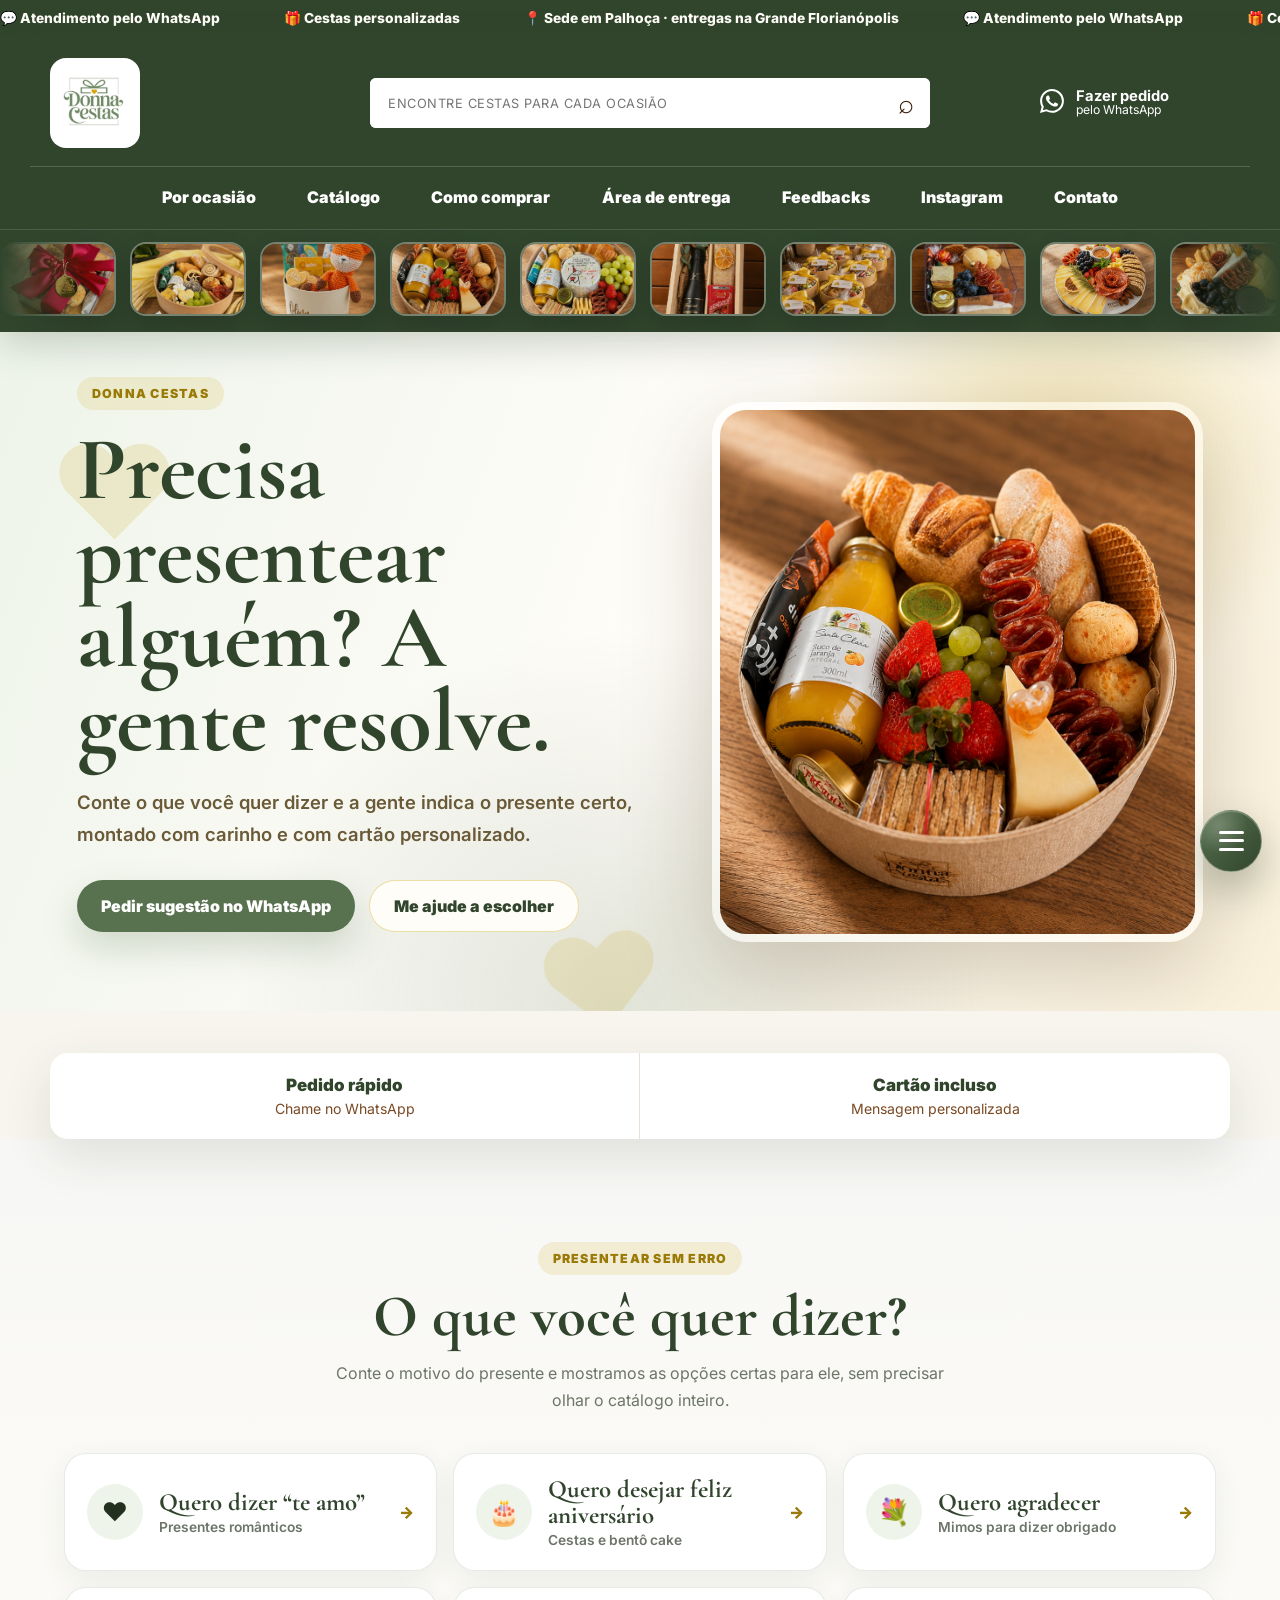
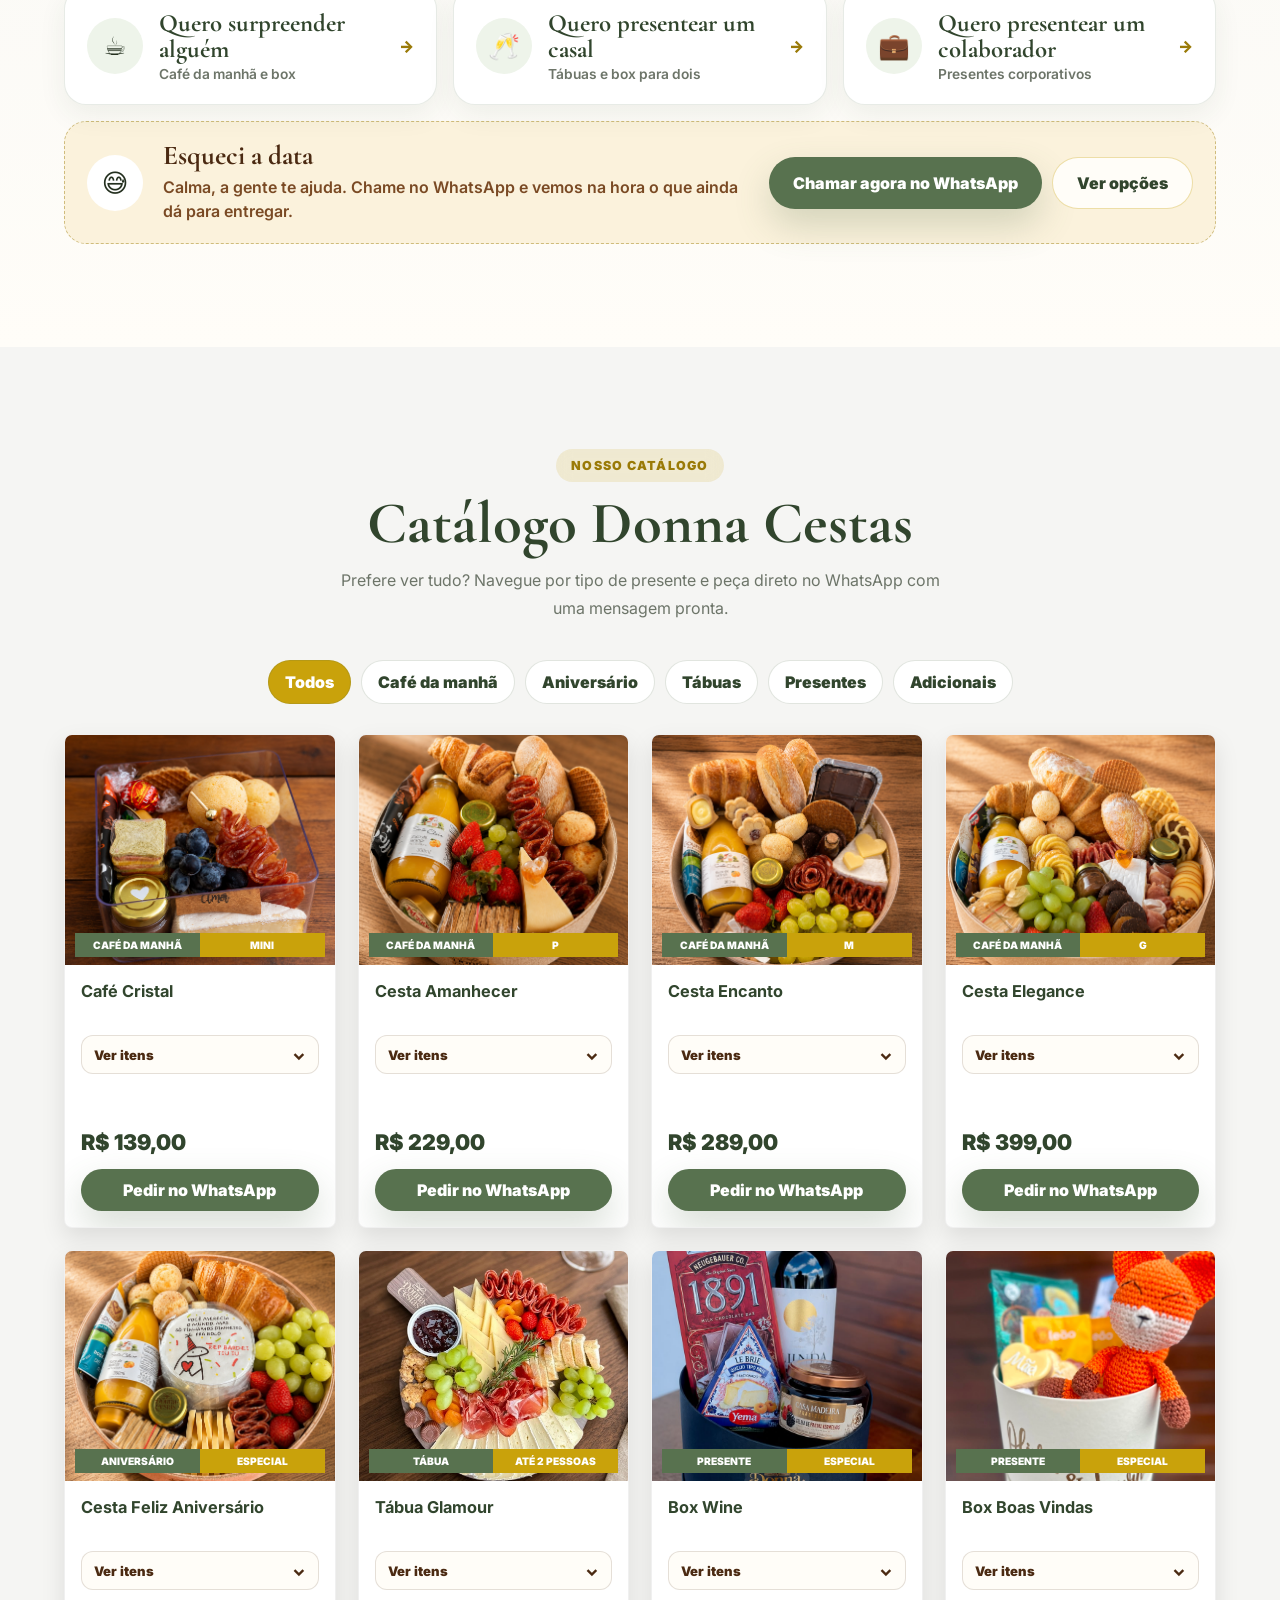
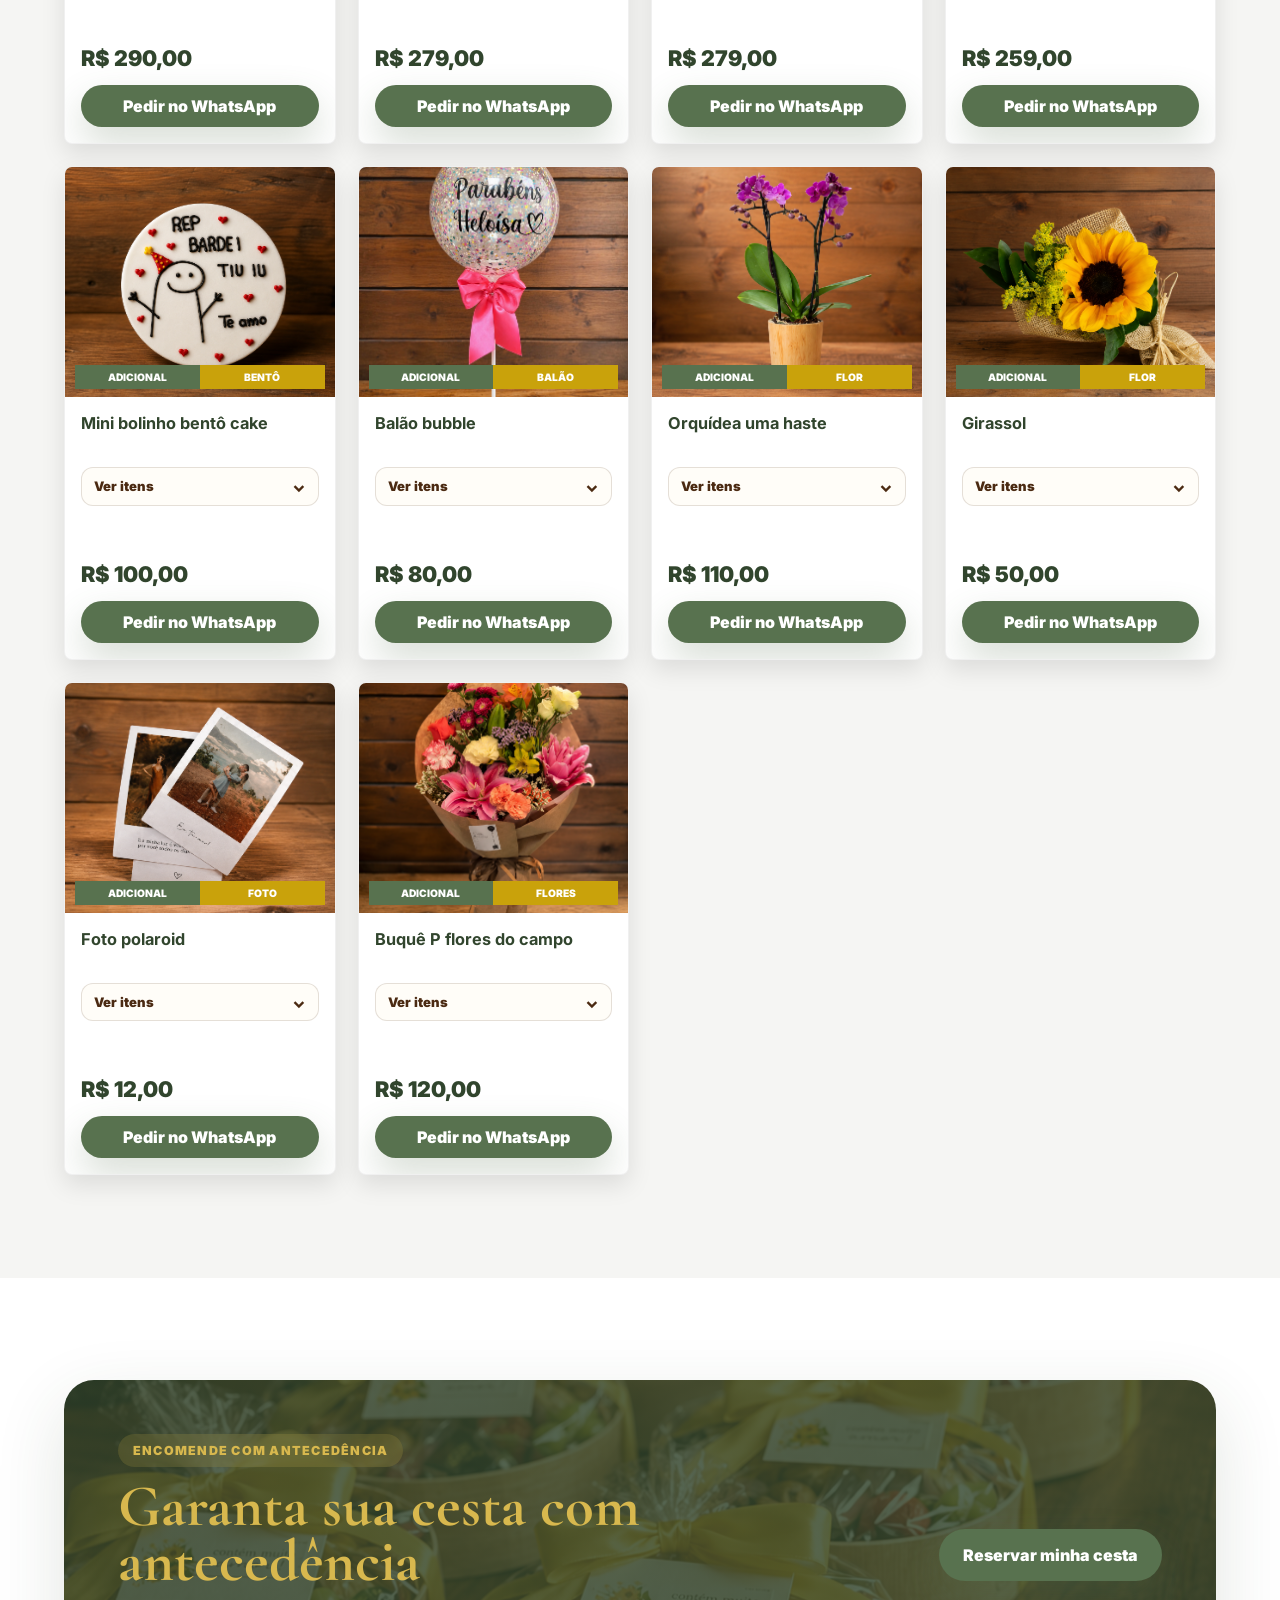
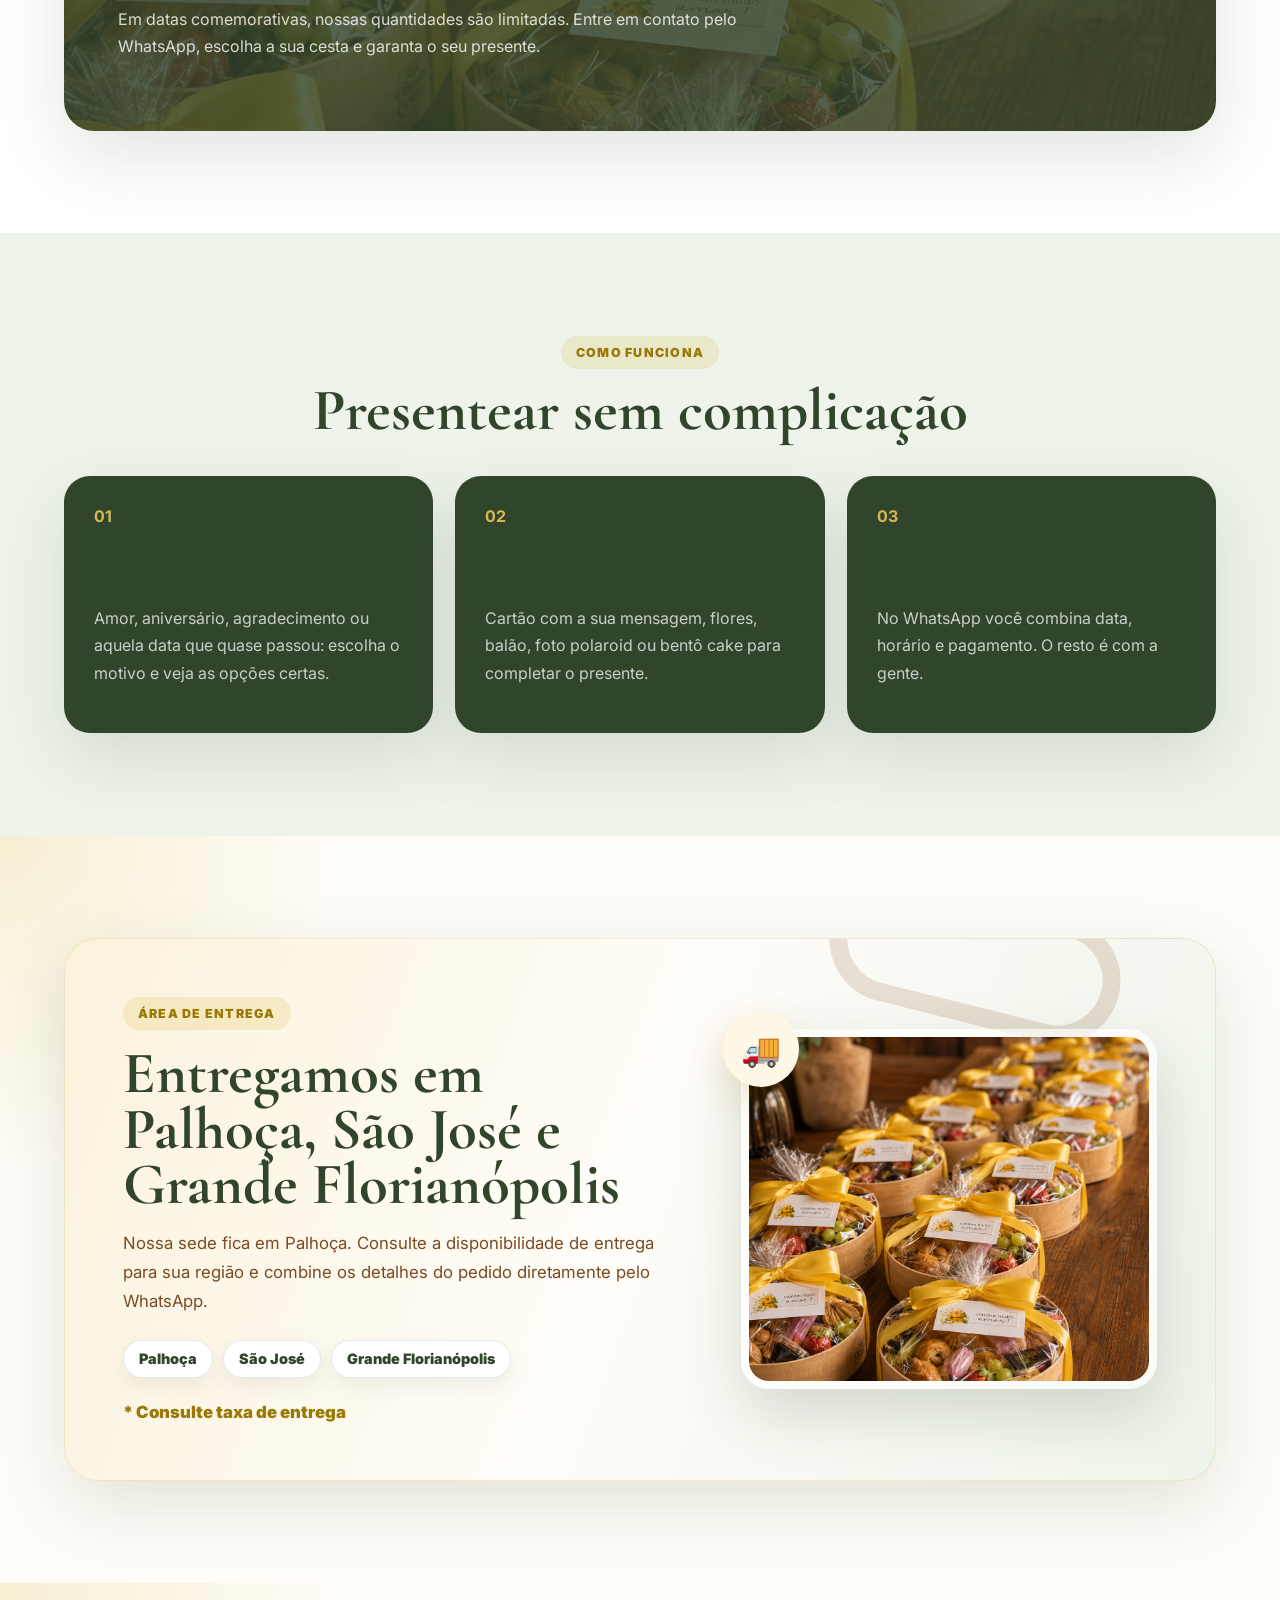
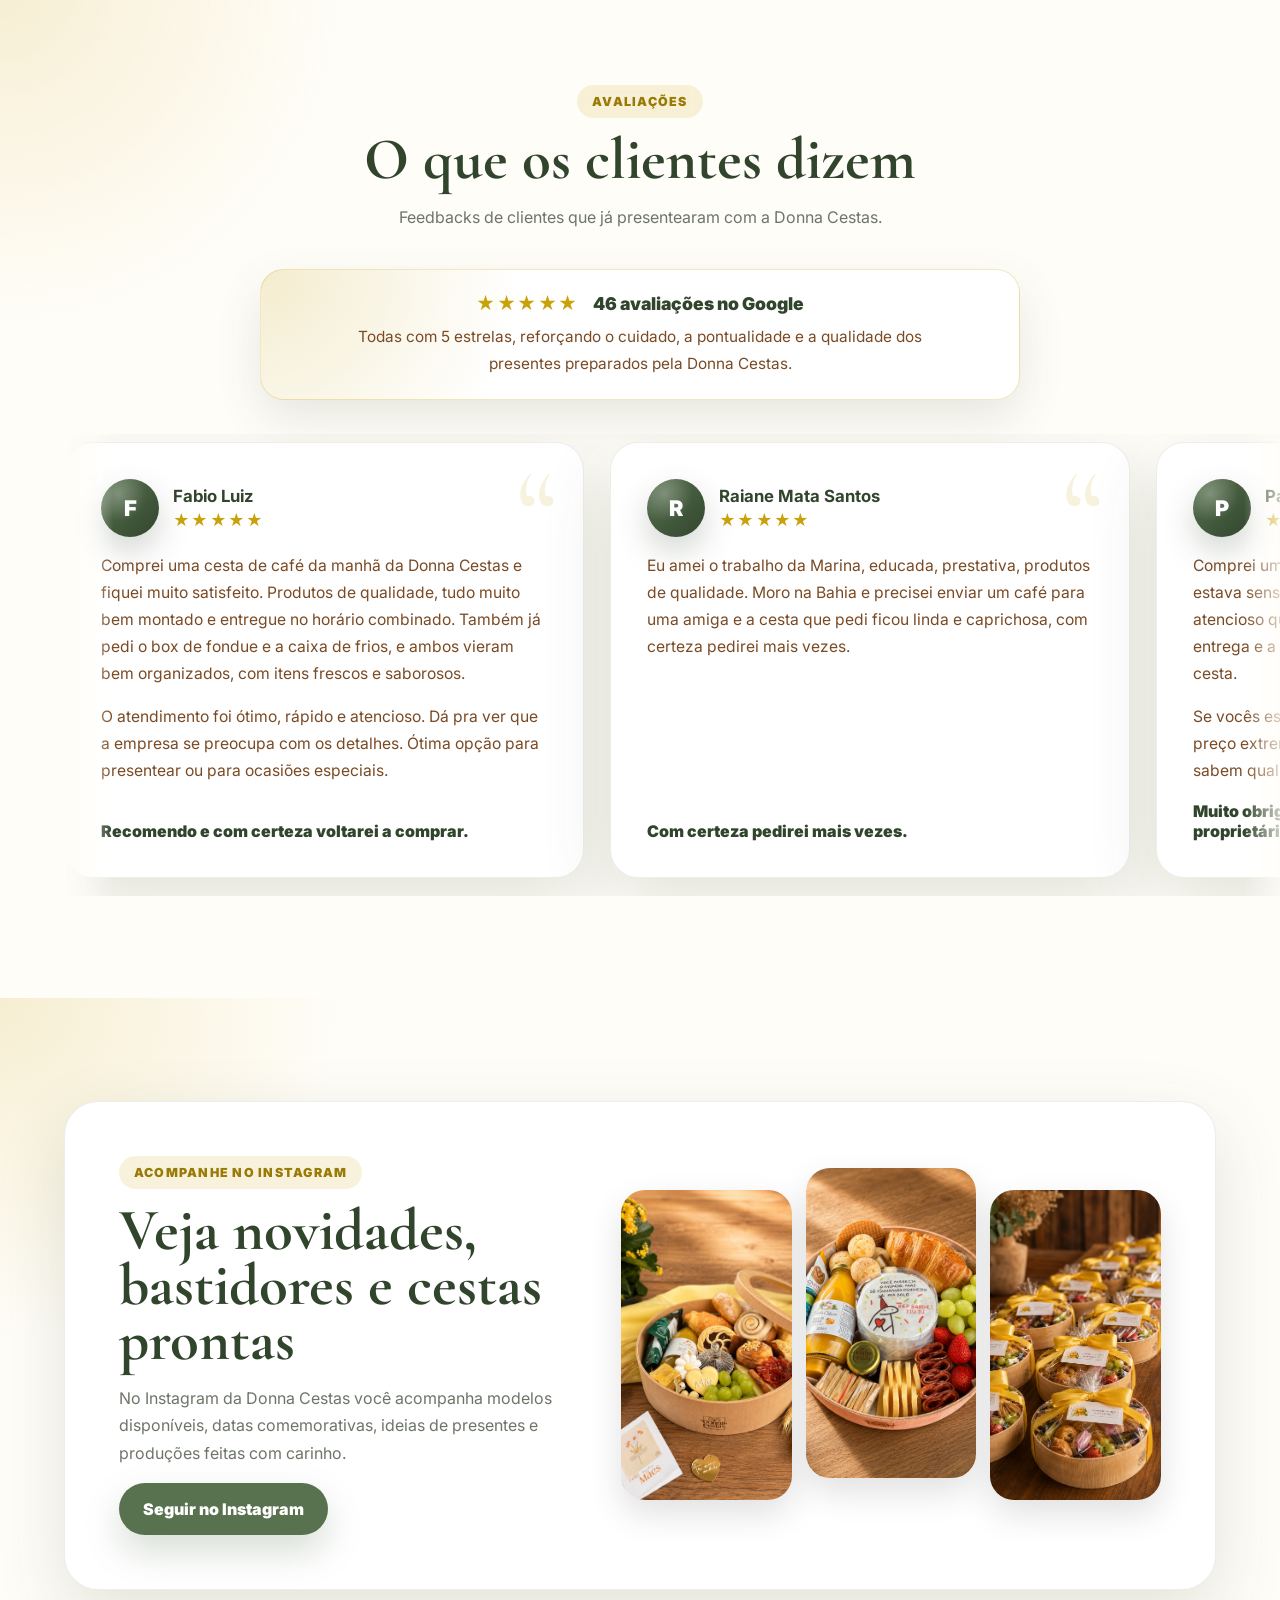
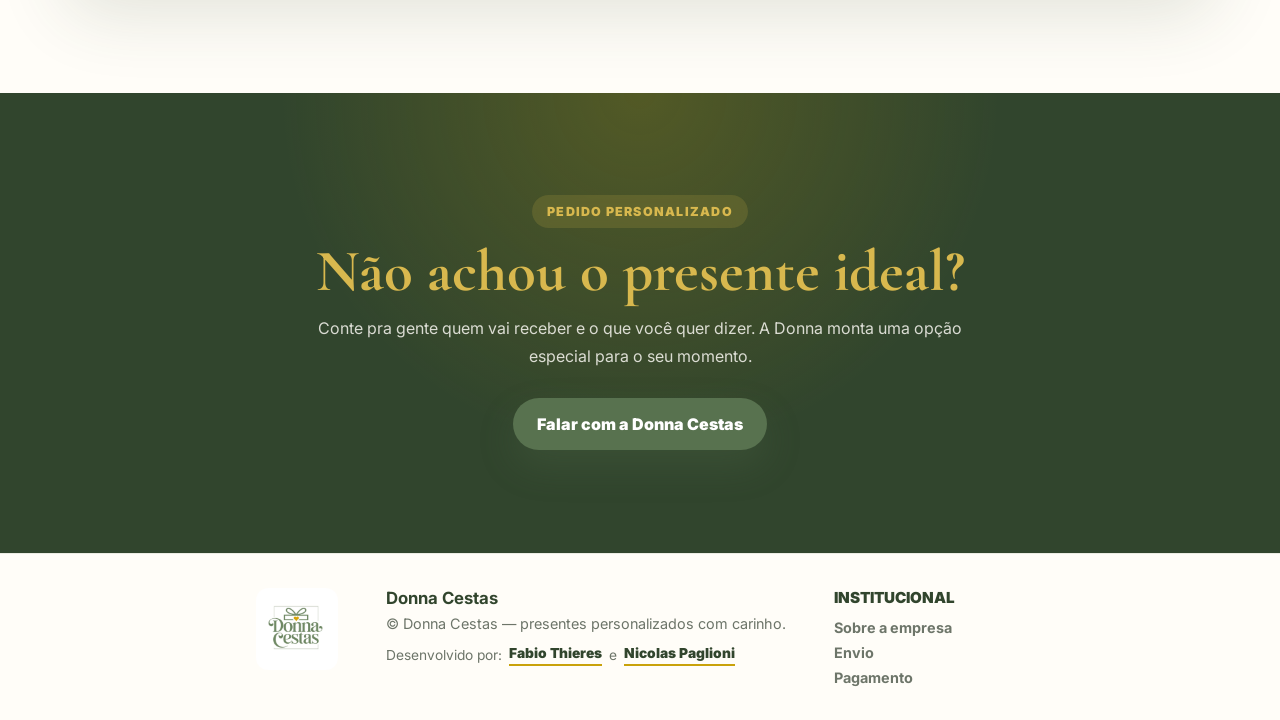
==== commit 67a108e4: "Reposiciona o site: escolha do presente por ocasiao Nova secao "O que voce quer dizer?" logo apos o " ====
--- a/index.html
+++ b/index.html
@@ -120,6 +120,7 @@
       </div>
 
       <nav class="nav" id="nav">
+        <a href="#ocasioes" id="navOcasioesLink">Por ocasião</a>
         <a href="#produtos" id="navProductsLink">Catálogo</a>
         <a href="#como-funciona">Como comprar</a>
         <a href="#area-entrega">Área de entrega</a>
@@ -161,12 +162,12 @@
           <span class="campaign-pill" id="campaignTag">Donna Cestas</span>
 
           <h1 id="campaignTitle">
-            Todos os dias é dia de presentear.
+            Precisa presentear alguém? A gente resolve.
           </h1>
 
           <p id="campaignText">
-            Cestas e presentes personalizados para aniversários, datas
-            comemorativas, empresas e momentos únicos.
+            Conte o que você quer dizer e a gente indica o presente certo,
+            montado com carinho e com cartão personalizado.
           </p>
 
           <div class="hero-actions">
@@ -176,10 +177,12 @@
               target="_blank"
               rel="noopener"
             >
-              Encomendar pelo WhatsApp
+              Pedir sugestão no WhatsApp
             </a>
 
-            <a class="btn secondary" href="#produtos">Ver opções de cestas</a>
+            <a class="btn secondary" id="heroHelpLink" href="#ocasioes">
+              Me ajude a escolher
+            </a>
           </div>
 
           <div class="hero-selling-points" id="campaignHighlights">
@@ -209,15 +212,50 @@
 
       </section>
 
+      <section class="section ocasioes-section" id="ocasioes">
+        <div class="section-heading">
+          <span class="eyebrow">presentear sem erro</span>
+
+          <h2>O que você quer dizer?</h2>
+
+          <p>
+            Conte o motivo do presente e mostramos as opções certas para ele,
+            sem precisar olhar o catálogo inteiro.
+          </p>
+        </div>
+
+        <div class="ocasioes-grid" id="ocasioesGrid"></div>
+
+        <div class="ocasiao-urgente hidden" id="ocasiaoUrgente"></div>
+      </section>
+
       <section class="section products-section" id="produtos">
         <div class="section-heading">
-          <span class="eyebrow">nosso catálogo</span>
+          <span class="eyebrow" id="productsEyebrow">nosso catálogo</span>
 
           <h2 id="productsTitle">Catálogo Donna Cestas</h2>
 
           <p id="productsSubtitle">
-            Escolha uma opção e fale direto no WhatsApp com uma mensagem pronta.
-          </p>
+            Prefere ver tudo? Navegue por tipo de presente e peça direto no
+            WhatsApp com uma mensagem pronta.
+          </p>
+        </div>
+
+        <div class="intent-bar hidden" id="intentBar">
+          <a class="intent-chip" href="#ocasioes">← Escolher outro motivo</a>
+
+          <button class="intent-chip" id="intentClear" type="button">
+            Ver catálogo completo
+          </button>
+
+          <a
+            class="intent-chip intent-chip-whatsapp"
+            id="intentWhatsapp"
+            target="_blank"
+            rel="noopener"
+          >
+            Quero uma sugestão no WhatsApp
+          </a>
         </div>
 
         <div class="category-tabs" id="categoryTabs"></div>
@@ -252,39 +290,40 @@
       <section class="section steps" id="como-funciona">
         <div class="section-heading">
           <span class="eyebrow">como funciona</span>
-          <h2>Compra simples, direta e personalizada</h2>
+          <h2>Presentear sem complicação</h2>
         </div>
 
         <div class="steps-grid">
           <article class="step">
             <strong>01</strong>
 
-            <h3>Escolha a cesta</h3>
+            <h3>Conte o que quer dizer</h3>
 
             <p>
-             Acesse o catálogo.
+              Amor, aniversário, agradecimento ou aquela data que quase passou:
+              escolha o motivo e veja as opções certas.
             </p>
           </article>
 
           <article class="step">
             <strong>02</strong>
 
-            <h3>Personalize</h3>
+            <h3>Deixe do seu jeito</h3>
 
             <p>
-              Escolha a opção que mais combina
-              com que você quer presentear.
+              Cartão com a sua mensagem, flores, balão, foto polaroid ou bentô
+              cake para completar o presente.
             </p>
           </article>
 
           <article class="step">
             <strong>03</strong>
 
-            <h3>Finalize o pedido</h3>
+            <h3>A gente entrega</h3>
 
             <p>
-              No whatsapp você informa:
-              data, forma de pagamento e horário de entrega.
+              No WhatsApp você combina data, horário e pagamento. O resto é
+              com a gente.
             </p>
           </article>
         </div>
@@ -589,12 +628,11 @@
       <section class="final-cta section" id="contato">
         <span class="eyebrow">pedido personalizado</span>
 
-        <h2>Quer montar uma cesta do seu jeito?</h2>
+        <h2>Não achou o presente ideal?</h2>
 
         <p>
-          Fale com a Donna Cestas pelo WhatsApp e monte uma opção especial para
-          aniversários, datas comemorativas, empresas ou qualquer momento
-          importante.
+          Conte pra gente quem vai receber e o que você quer dizer. A Donna
+          monta uma opção especial para o seu momento.
         </p>
 
         <a
--- a/styles.css
+++ b/styles.css
@@ -3918,3 +3918,288 @@
 body[data-theme="dia-dos-pais"] .instagram-section p {
   color: var(--campaign-brown);
 }
+
+/* =========================================================
+   "O QUE VOCÊ QUER DIZER?" — escolha do presente pelo motivo.
+   Só aparece no modo loja; em campanha a seção fica oculta.
+   ========================================================= */
+
+.ocasioes-section {
+  background: linear-gradient(180deg, #f7f7f5 0%, #fffdf8 100%);
+}
+
+/* Título do hero mais longo: evita palavra solta no fim da linha */
+body[data-theme="loja"] .campaign-hero h1 {
+  text-wrap: balance;
+}
+
+.ocasioes-grid {
+  max-width: 1180px;
+  margin: 0 auto;
+  display: grid;
+  grid-template-columns: repeat(3, 1fr);
+  gap: 16px;
+}
+
+.ocasiao-card {
+  position: relative;
+  display: grid;
+  grid-template-columns: auto 1fr;
+  align-items: center;
+  column-gap: 16px;
+  row-gap: 4px;
+  padding: 22px 52px 22px 22px;
+  text-align: left;
+  color: var(--text);
+  background: #fff;
+  border: 1px solid rgba(88, 114, 79, 0.14);
+  border-radius: 22px;
+  box-shadow: 0 10px 28px rgba(49, 69, 45, 0.07);
+  cursor: pointer;
+  transition:
+    transform 0.25s ease,
+    box-shadow 0.25s ease,
+    border-color 0.25s ease,
+    background 0.25s ease;
+}
+
+.ocasiao-emoji {
+  grid-row: span 2;
+  width: 56px;
+  height: 56px;
+  display: grid;
+  place-items: center;
+  border-radius: 50%;
+  background: var(--green-soft);
+  font-size: 1.6rem;
+  line-height: 1;
+  transition: background 0.25s ease;
+}
+
+.ocasiao-frase {
+  align-self: end;
+  font-family: "Cormorant Garamond", Georgia, serif;
+  font-size: 1.55rem;
+  font-weight: 700;
+  line-height: 1.05;
+  color: var(--green-dark);
+}
+
+.ocasiao-resumo {
+  align-self: start;
+  color: var(--muted);
+  font-size: 0.86rem;
+  font-weight: 600;
+}
+
+.ocasiao-arrow {
+  position: absolute;
+  top: 50%;
+  right: 22px;
+  transform: translateY(-50%);
+  color: var(--gold-dark);
+  font-weight: 900;
+  transition:
+    transform 0.25s ease,
+    color 0.25s ease;
+}
+
+.ocasiao-card:hover {
+  transform: translateY(-3px);
+  border-color: rgba(201, 162, 11, 0.45);
+  box-shadow: 0 18px 40px rgba(49, 69, 45, 0.12);
+}
+
+.ocasiao-card:hover .ocasiao-arrow {
+  transform: translate(4px, -50%);
+}
+
+.ocasiao-card:focus-visible,
+.intent-chip:focus-visible {
+  outline: 3px solid rgba(201, 162, 11, 0.6);
+  outline-offset: 3px;
+}
+
+.ocasiao-card[aria-pressed="true"] {
+  background: var(--green-dark);
+  border-color: var(--green-dark);
+  box-shadow: 0 18px 40px rgba(49, 69, 45, 0.24);
+}
+
+.ocasiao-card[aria-pressed="true"] .ocasiao-emoji {
+  background: rgba(255, 255, 255, 0.12);
+}
+
+.ocasiao-card[aria-pressed="true"] .ocasiao-frase {
+  color: #fffdf8;
+}
+
+.ocasiao-card[aria-pressed="true"] .ocasiao-resumo {
+  color: rgba(255, 255, 255, 0.72);
+}
+
+.ocasiao-card[aria-pressed="true"] .ocasiao-arrow {
+  color: #d8b84e;
+}
+
+/* "Esqueci a data" — faixa de urgência abaixo dos cards */
+.ocasiao-urgente {
+  max-width: 1180px;
+  margin: 16px auto 0;
+  display: grid;
+  grid-template-columns: auto 1fr auto;
+  align-items: center;
+  gap: 16px 20px;
+  padding: 20px 22px;
+  background: var(--cream);
+  border: 1px dashed rgba(154, 122, 7, 0.45);
+  border-radius: 22px;
+}
+
+.ocasiao-urgente .ocasiao-emoji {
+  grid-row: auto;
+  background: #fff;
+}
+
+.ocasiao-urgente strong {
+  display: block;
+  font-family: "Cormorant Garamond", Georgia, serif;
+  font-size: 1.7rem;
+  line-height: 1;
+  color: var(--brown);
+}
+
+.ocasiao-urgente p {
+  margin: 6px 0 0;
+  color: var(--brown-soft);
+  font-weight: 600;
+  line-height: 1.5;
+}
+
+.ocasiao-urgente-actions {
+  display: flex;
+  flex-wrap: wrap;
+  gap: 10px;
+}
+
+/* Barra do catálogo quando uma ocasião está escolhida */
+.intent-bar {
+  max-width: 1220px;
+  margin: -12px auto 28px;
+  display: flex;
+  flex-wrap: wrap;
+  justify-content: center;
+  gap: 10px;
+}
+
+.intent-chip {
+  display: inline-flex;
+  align-items: center;
+  padding: 11px 18px;
+  border: 1px solid rgba(88, 114, 79, 0.2);
+  border-radius: 999px;
+  background: #fff;
+  color: var(--green-dark);
+  font-size: 0.92rem;
+  font-weight: 800;
+  cursor: pointer;
+  transition:
+    background 0.2s ease,
+    border-color 0.2s ease;
+}
+
+.intent-chip:hover {
+  background: var(--green-soft);
+}
+
+.intent-chip-whatsapp {
+  background: var(--green);
+  border-color: var(--green);
+  color: #fff;
+}
+
+.intent-chip-whatsapp:hover {
+  background: var(--green-dark);
+}
+
+.products-subheading {
+  grid-column: 1 / -1;
+  margin: 22px 0 4px;
+  text-align: center;
+}
+
+.products-subheading strong {
+  display: block;
+  font-family: "Cormorant Garamond", Georgia, serif;
+  font-size: 2rem;
+  line-height: 1;
+  color: var(--green-dark);
+}
+
+.products-subheading span {
+  display: block;
+  margin-top: 6px;
+  color: var(--muted);
+  font-size: 0.92rem;
+}
+
+@media (max-width: 900px) {
+  .ocasioes-grid {
+    grid-template-columns: repeat(2, 1fr);
+  }
+}
+
+@media (max-width: 640px) {
+  .ocasioes-grid {
+    gap: 10px;
+  }
+
+  .ocasiao-card {
+    grid-template-columns: 1fr;
+    align-content: start;
+    padding: 16px 14px;
+    border-radius: 18px;
+  }
+
+  .ocasiao-emoji {
+    grid-row: auto;
+    width: 44px;
+    height: 44px;
+    margin-bottom: 6px;
+    font-size: 1.3rem;
+  }
+
+  .ocasiao-frase {
+    font-size: 1.22rem;
+  }
+
+  .ocasiao-resumo {
+    font-size: 0.78rem;
+  }
+
+  .ocasiao-arrow {
+    display: none;
+  }
+
+  .ocasiao-urgente {
+    grid-template-columns: auto 1fr;
+    padding: 18px 16px;
+  }
+
+  .ocasiao-urgente .ocasiao-emoji {
+    margin-bottom: 0;
+  }
+
+  .ocasiao-urgente-actions {
+    grid-column: 1 / -1;
+  }
+
+  .ocasiao-urgente-actions .btn {
+    flex: 1 1 auto;
+  }
+
+  .intent-chip {
+    padding: 10px 14px;
+    font-size: 0.85rem;
+  }
+}
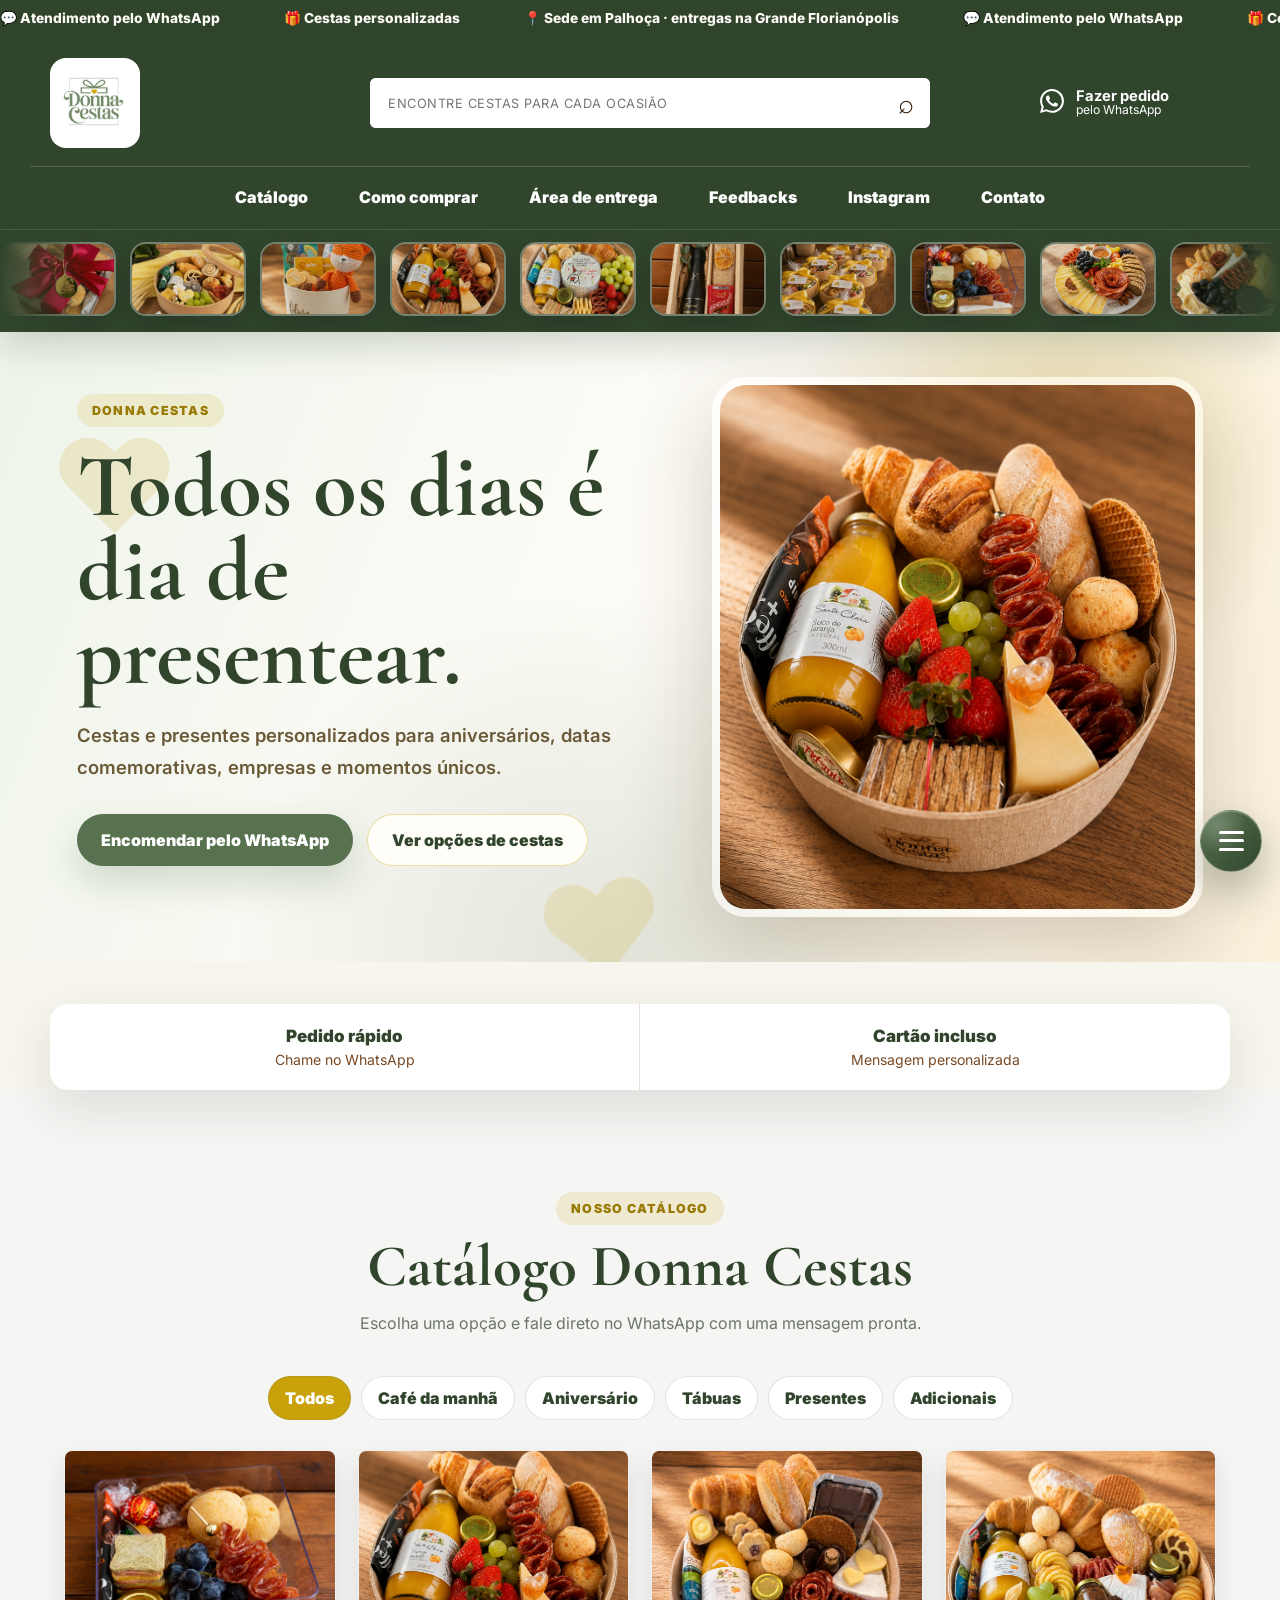
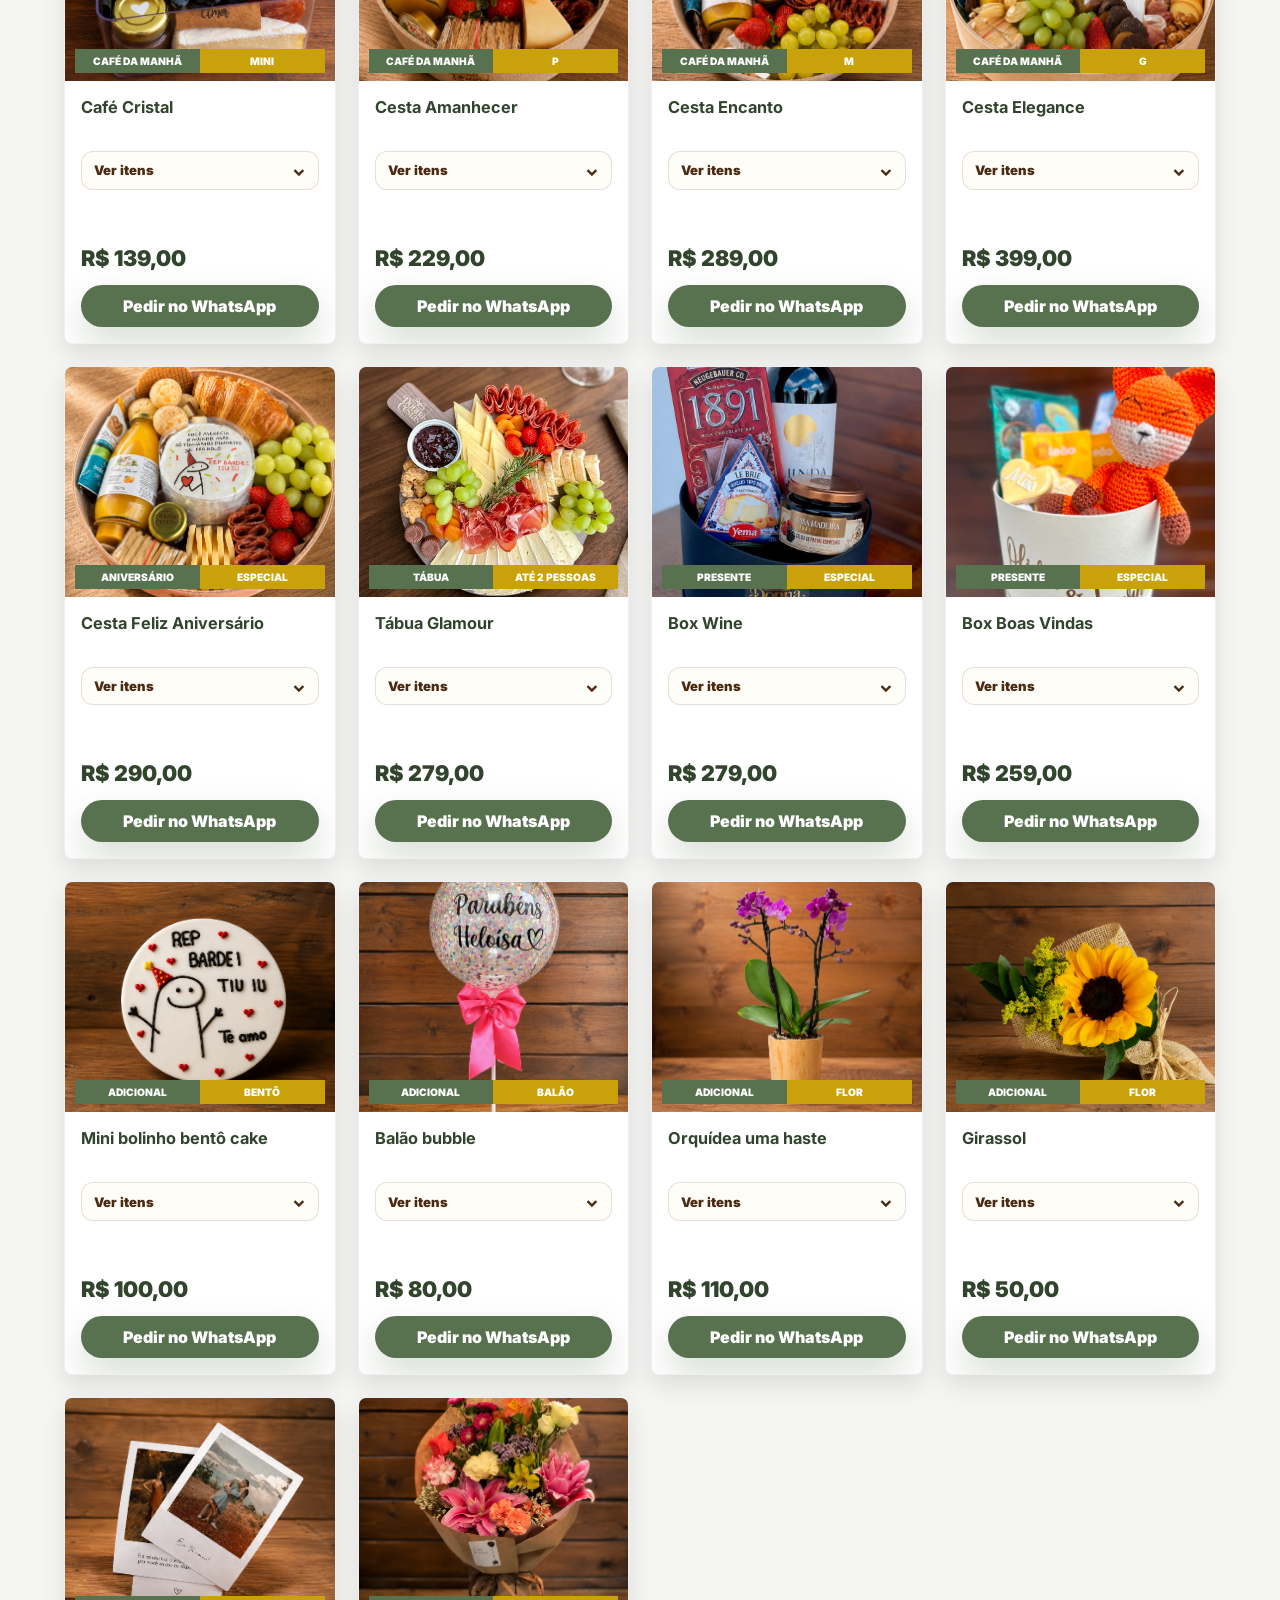
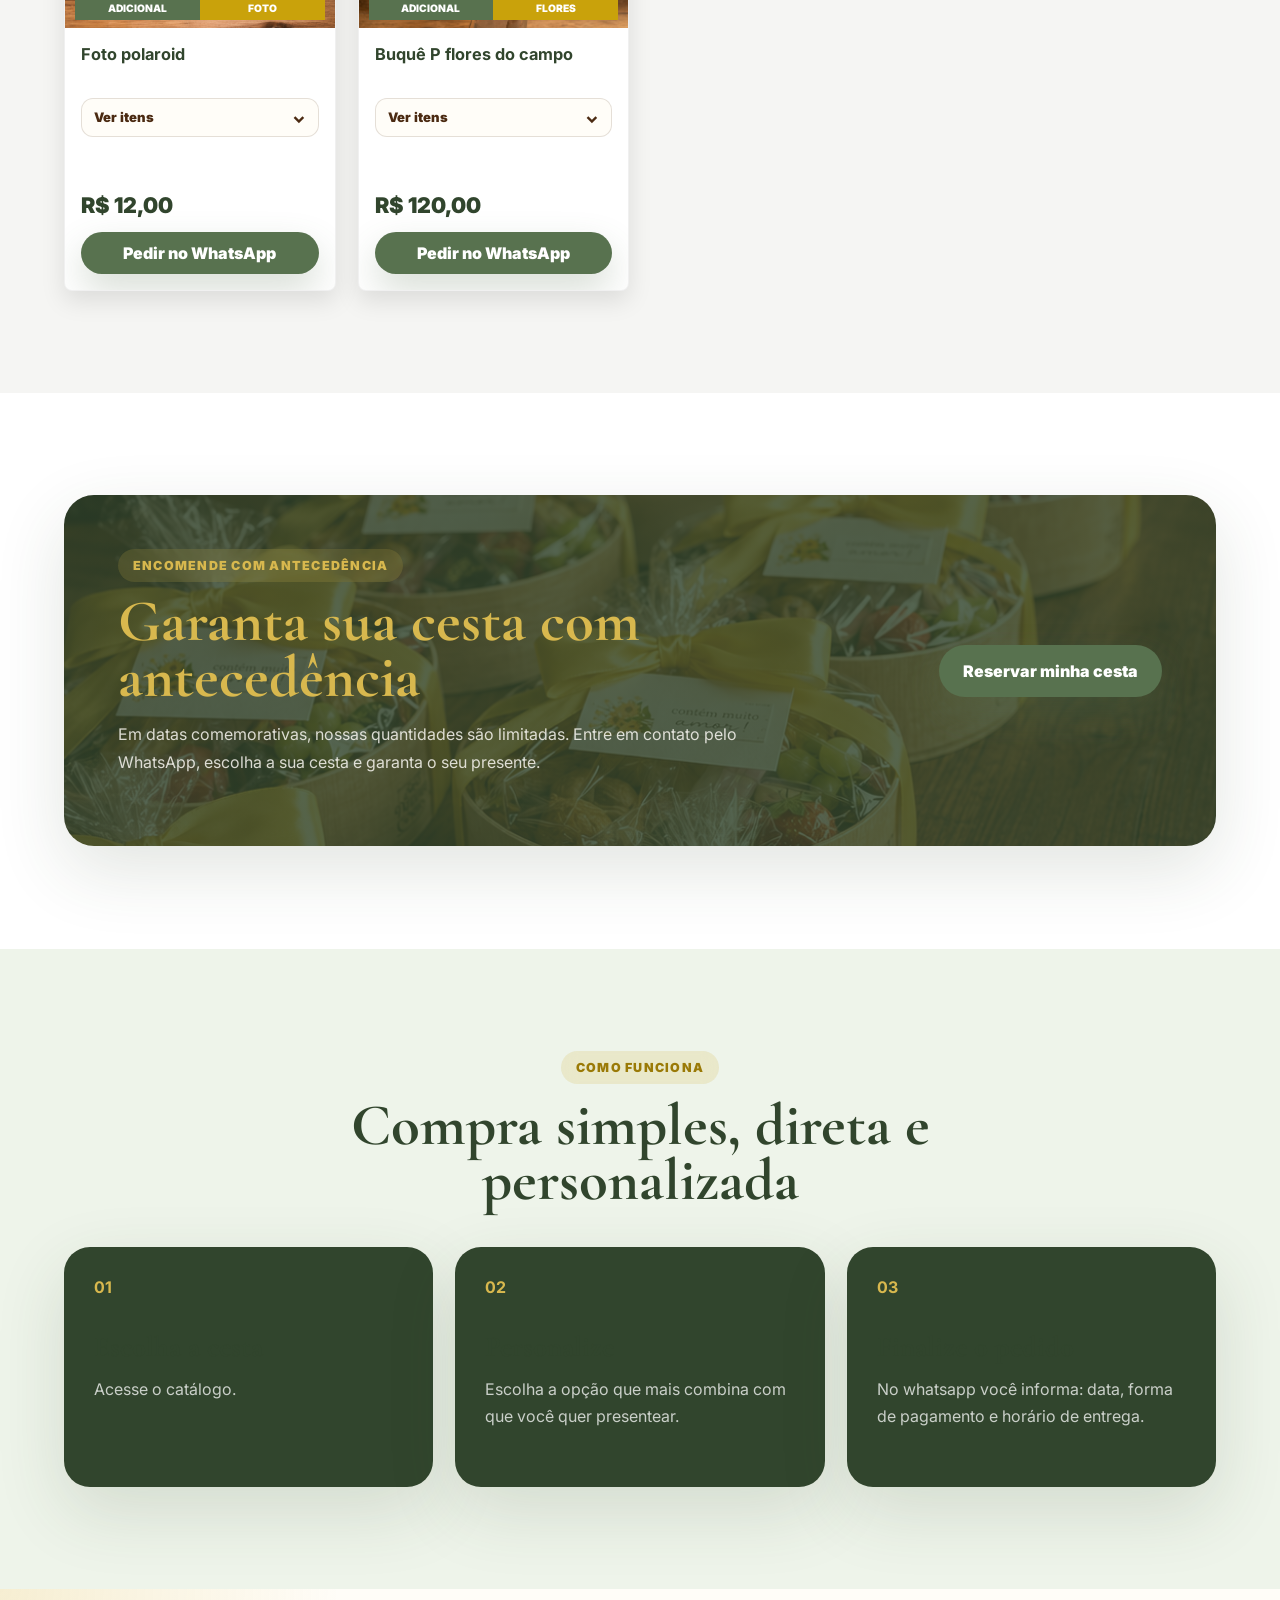
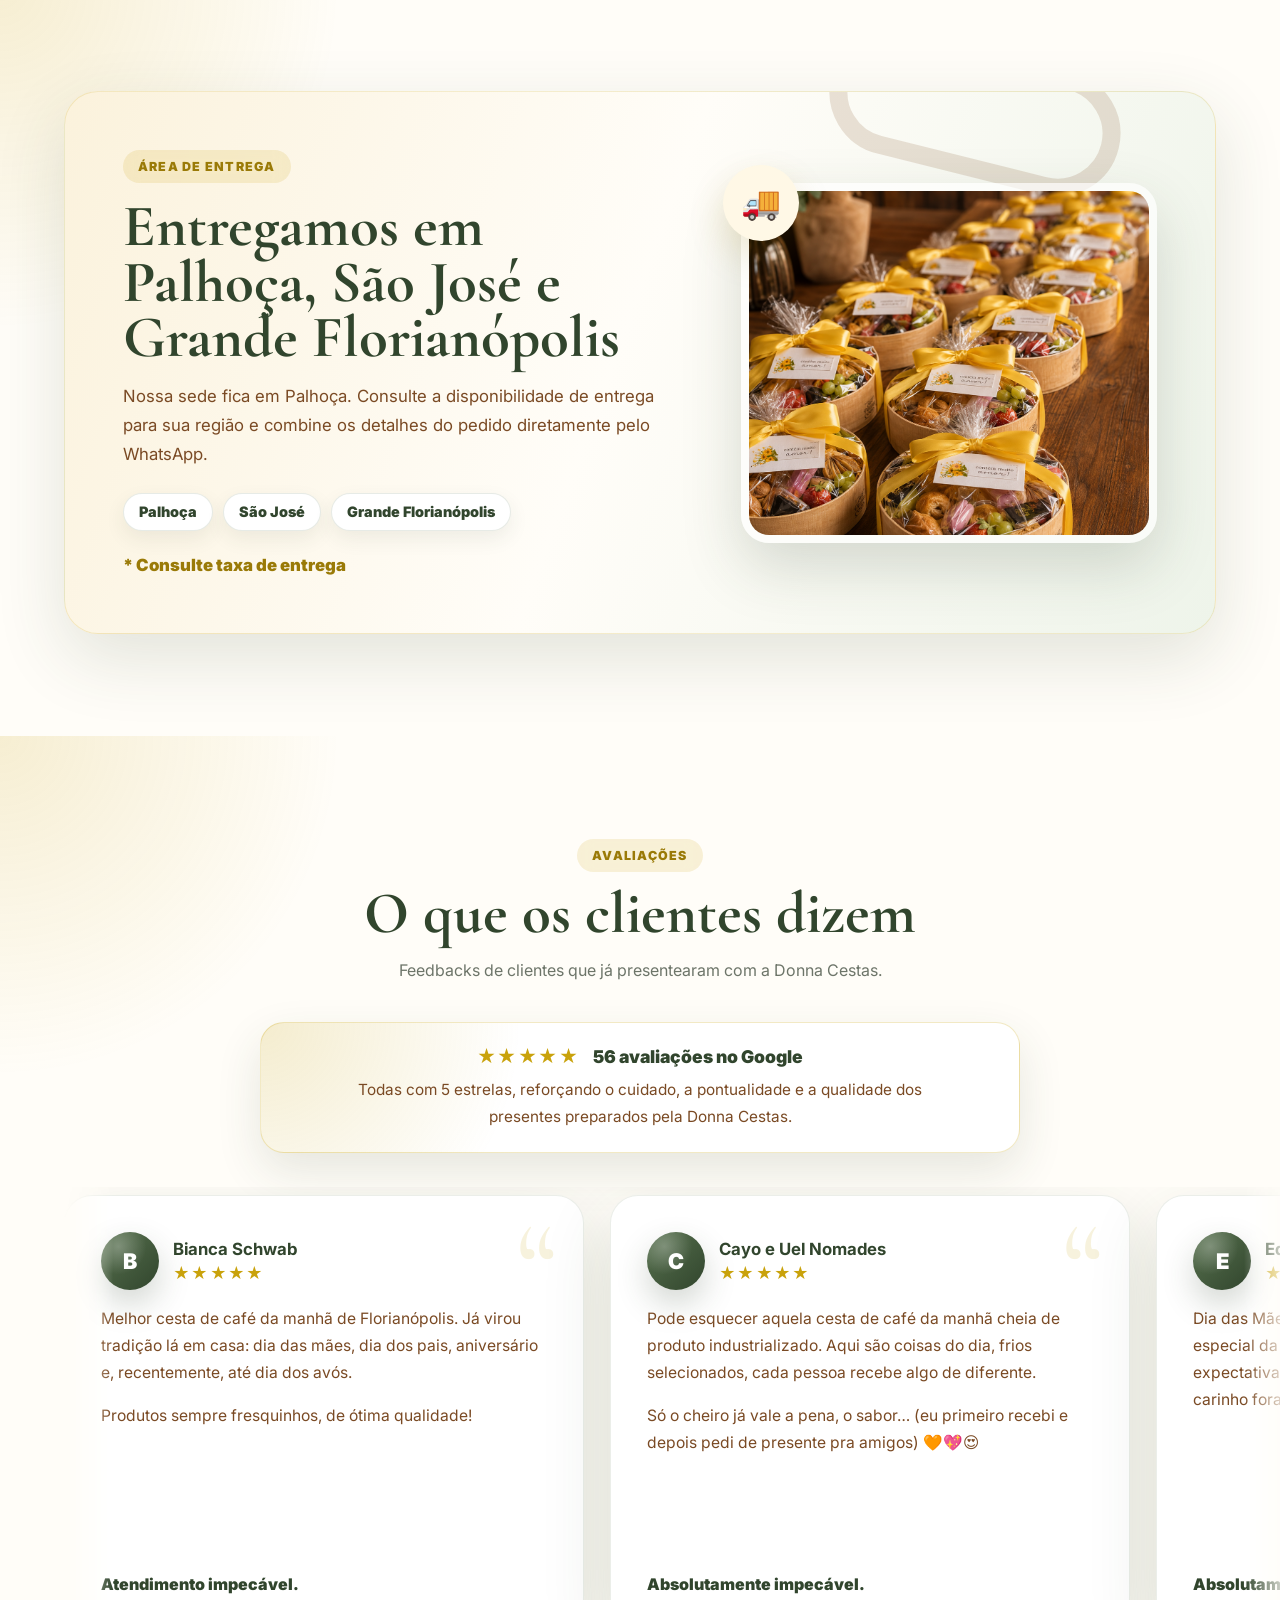
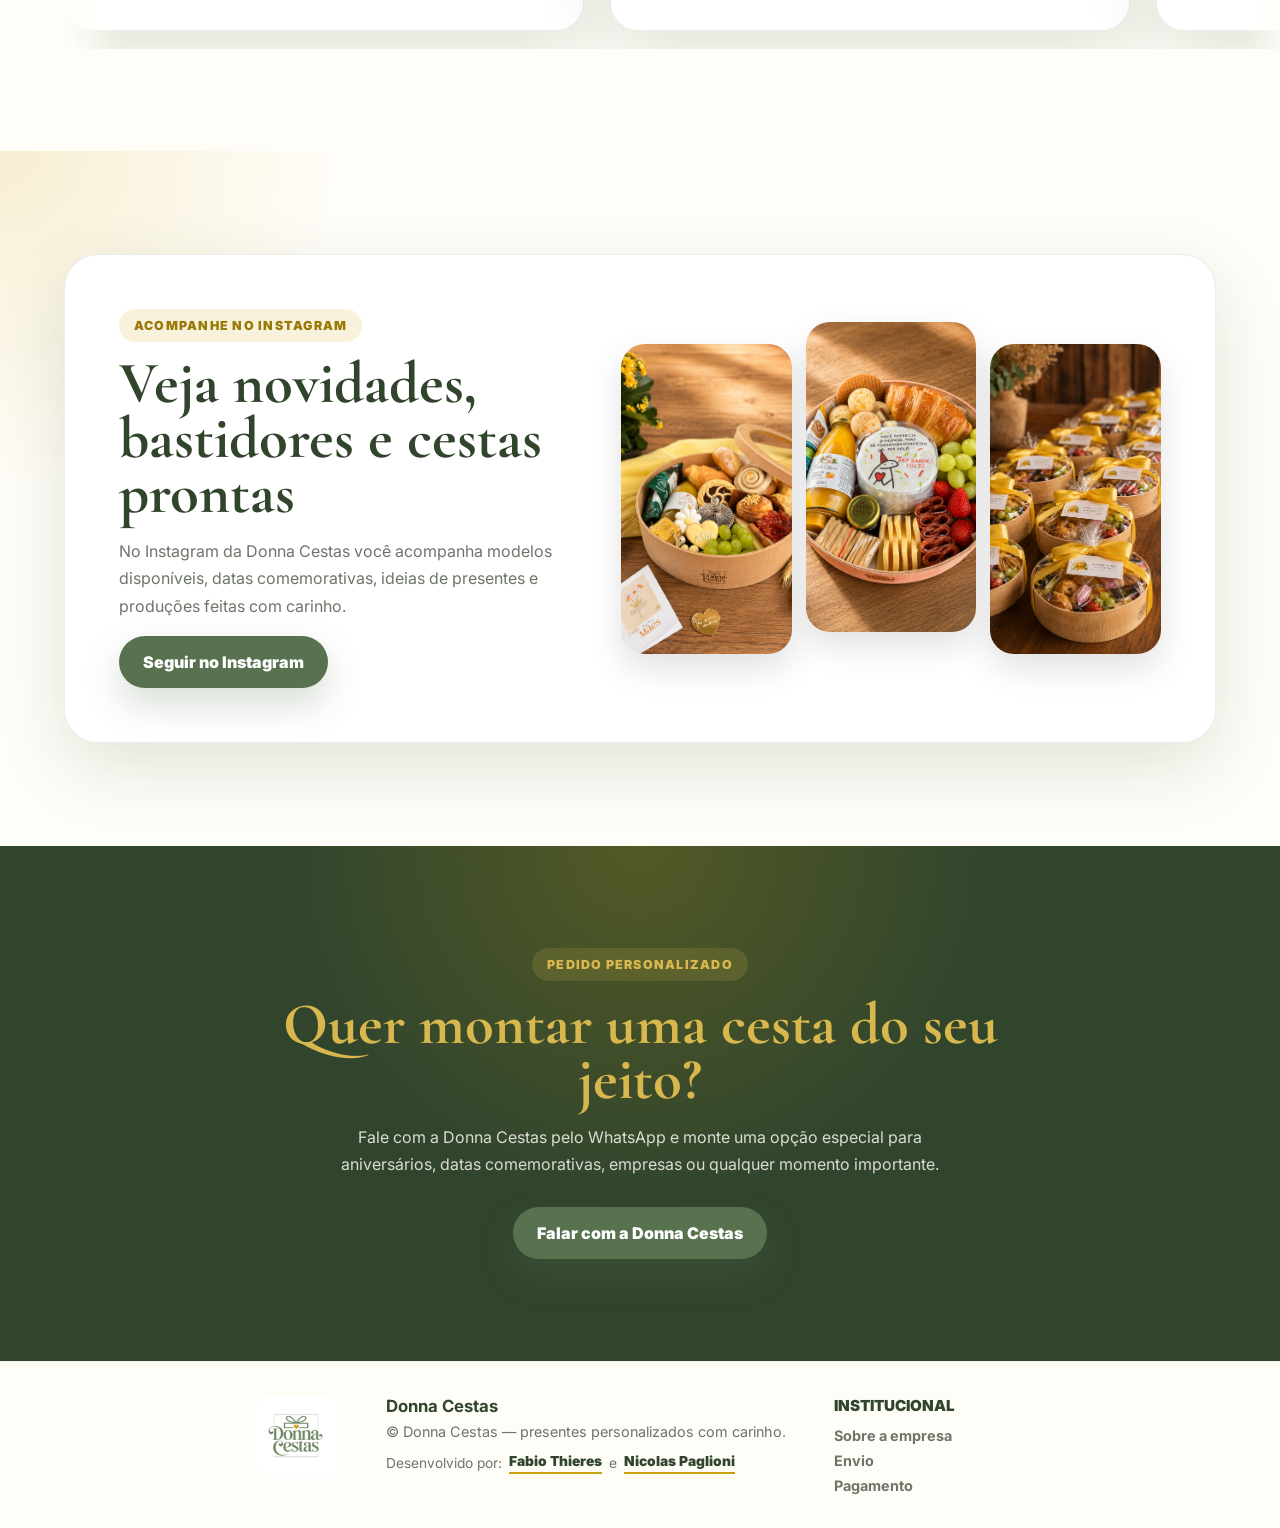
==== commit cf3e375b: "Atualiza avaliacoes: 56 no Google e 3 novos depoimentos Inclui os depoimentos de Bianca Schwab, Cayo" ====
--- a/index.html
+++ b/index.html
@@ -120,7 +120,6 @@
       </div>
 
       <nav class="nav" id="nav">
-        <a href="#ocasioes" id="navOcasioesLink">Por ocasião</a>
         <a href="#produtos" id="navProductsLink">Catálogo</a>
         <a href="#como-funciona">Como comprar</a>
         <a href="#area-entrega">Área de entrega</a>
@@ -162,12 +161,12 @@
           <span class="campaign-pill" id="campaignTag">Donna Cestas</span>
 
           <h1 id="campaignTitle">
-            Precisa presentear alguém? A gente resolve.
+            Todos os dias é dia de presentear.
           </h1>
 
           <p id="campaignText">
-            Conte o que você quer dizer e a gente indica o presente certo,
-            montado com carinho e com cartão personalizado.
+            Cestas e presentes personalizados para aniversários, datas
+            comemorativas, empresas e momentos únicos.
           </p>
 
           <div class="hero-actions">
@@ -177,12 +176,10 @@
               target="_blank"
               rel="noopener"
             >
-              Pedir sugestão no WhatsApp
+              Encomendar pelo WhatsApp
             </a>
 
-            <a class="btn secondary" id="heroHelpLink" href="#ocasioes">
-              Me ajude a escolher
-            </a>
+            <a class="btn secondary" href="#produtos">Ver opções de cestas</a>
           </div>
 
           <div class="hero-selling-points" id="campaignHighlights">
@@ -212,50 +209,15 @@
 
       </section>
 
-      <section class="section ocasioes-section" id="ocasioes">
-        <div class="section-heading">
-          <span class="eyebrow">presentear sem erro</span>
-
-          <h2>O que você quer dizer?</h2>
-
-          <p>
-            Conte o motivo do presente e mostramos as opções certas para ele,
-            sem precisar olhar o catálogo inteiro.
-          </p>
-        </div>
-
-        <div class="ocasioes-grid" id="ocasioesGrid"></div>
-
-        <div class="ocasiao-urgente hidden" id="ocasiaoUrgente"></div>
-      </section>
-
       <section class="section products-section" id="produtos">
         <div class="section-heading">
-          <span class="eyebrow" id="productsEyebrow">nosso catálogo</span>
+          <span class="eyebrow">nosso catálogo</span>
 
           <h2 id="productsTitle">Catálogo Donna Cestas</h2>
 
           <p id="productsSubtitle">
-            Prefere ver tudo? Navegue por tipo de presente e peça direto no
-            WhatsApp com uma mensagem pronta.
-          </p>
-        </div>
-
-        <div class="intent-bar hidden" id="intentBar">
-          <a class="intent-chip" href="#ocasioes">← Escolher outro motivo</a>
-
-          <button class="intent-chip" id="intentClear" type="button">
-            Ver catálogo completo
-          </button>
-
-          <a
-            class="intent-chip intent-chip-whatsapp"
-            id="intentWhatsapp"
-            target="_blank"
-            rel="noopener"
-          >
-            Quero uma sugestão no WhatsApp
-          </a>
+            Escolha uma opção e fale direto no WhatsApp com uma mensagem pronta.
+          </p>
         </div>
 
         <div class="category-tabs" id="categoryTabs"></div>
@@ -290,40 +252,39 @@
       <section class="section steps" id="como-funciona">
         <div class="section-heading">
           <span class="eyebrow">como funciona</span>
-          <h2>Presentear sem complicação</h2>
+          <h2>Compra simples, direta e personalizada</h2>
         </div>
 
         <div class="steps-grid">
           <article class="step">
             <strong>01</strong>
 
-            <h3>Conte o que quer dizer</h3>
+            <h3>Escolha a cesta</h3>
 
             <p>
-              Amor, aniversário, agradecimento ou aquela data que quase passou:
-              escolha o motivo e veja as opções certas.
+             Acesse o catálogo.
             </p>
           </article>
 
           <article class="step">
             <strong>02</strong>
 
-            <h3>Deixe do seu jeito</h3>
+            <h3>Personalize</h3>
 
             <p>
-              Cartão com a sua mensagem, flores, balão, foto polaroid ou bentô
-              cake para completar o presente.
+              Escolha a opção que mais combina
+              com que você quer presentear.
             </p>
           </article>
 
           <article class="step">
             <strong>03</strong>
 
-            <h3>A gente entrega</h3>
+            <h3>Finalize o pedido</h3>
 
             <p>
-              No WhatsApp você combina data, horário e pagamento. O resto é
-              com a gente.
+              No whatsapp você informa:
+              data, forma de pagamento e horário de entrega.
             </p>
           </article>
         </div>
@@ -373,7 +334,7 @@
         <div class="google-rating-card">
           <div>
             <span>★★★★★</span>
-            <strong>46 avaliações no Google</strong>
+            <strong>56 avaliações no Google</strong>
           </div>
 
           <p>
@@ -384,6 +345,77 @@
 
         <div class="feedbacks-marquee" aria-label="Feedbacks de clientes">
           <div class="feedbacks-track">
+            <article class="feedback-card">
+              <div class="feedback-header">
+                <div class="feedback-avatar">B</div>
+
+                <div>
+                  <h3>Bianca Schwab</h3>
+                  <div class="feedback-stars" aria-label="5 estrelas">
+                    ★★★★★
+                  </div>
+                </div>
+              </div>
+
+              <p>
+                Melhor cesta de café da manhã de Florianópolis. Já virou
+                tradição lá em casa: dia das mães, dia dos pais, aniversário e,
+                recentemente, até dia dos avós.
+              </p>
+
+              <p>Produtos sempre fresquinhos, de ótima qualidade!</p>
+
+              <strong>Atendimento impecável.</strong>
+            </article>
+
+            <article class="feedback-card">
+              <div class="feedback-header">
+                <div class="feedback-avatar">C</div>
+
+                <div>
+                  <h3>Cayo e Uel Nomades</h3>
+                  <div class="feedback-stars" aria-label="5 estrelas">
+                    ★★★★★
+                  </div>
+                </div>
+              </div>
+
+              <p>
+                Pode esquecer aquela cesta de café da manhã cheia de produto
+                industrializado. Aqui são coisas do dia, frios selecionados,
+                cada pessoa recebe algo de diferente.
+              </p>
+
+              <p>
+                Só o cheiro já vale a pena, o sabor… (eu primeiro recebi e
+                depois pedi de presente pra amigos) 🧡💖😍
+              </p>
+
+              <strong>Absolutamente impecável.</strong>
+            </article>
+
+            <article class="feedback-card">
+              <div class="feedback-header">
+                <div class="feedback-avatar">E</div>
+
+                <div>
+                  <h3>Edevar Rodrigues Machado Júnior</h3>
+                  <div class="feedback-stars" aria-label="5 estrelas">
+                    ★★★★★
+                  </div>
+                </div>
+              </div>
+
+              <p>
+                Dia das Mães foi comemorado com uma cesta muito especial da
+                Donna Cestas Florianópolis (Marina Bueno), expectativas
+                superadas. Sem dúvida alguma, capricho e carinho foram
+                empregados sem medida neste presente.
+              </p>
+
+              <strong>Absolutamente recomendado o serviço!</strong>
+            </article>
+
             <article class="feedback-card">
               <div class="feedback-header">
                 <div class="feedback-avatar">F</div>
@@ -485,6 +517,77 @@
               </p>
 
               <strong>Cestas lindas e atendimento nota 10.</strong>
+            </article>
+
+            <article class="feedback-card" aria-hidden="true">
+              <div class="feedback-header">
+                <div class="feedback-avatar">B</div>
+
+                <div>
+                  <h3>Bianca Schwab</h3>
+                  <div class="feedback-stars" aria-label="5 estrelas">
+                    ★★★★★
+                  </div>
+                </div>
+              </div>
+
+              <p>
+                Melhor cesta de café da manhã de Florianópolis. Já virou
+                tradição lá em casa: dia das mães, dia dos pais, aniversário e,
+                recentemente, até dia dos avós.
+              </p>
+
+              <p>Produtos sempre fresquinhos, de ótima qualidade!</p>
+
+              <strong>Atendimento impecável.</strong>
+            </article>
+
+            <article class="feedback-card" aria-hidden="true">
+              <div class="feedback-header">
+                <div class="feedback-avatar">C</div>
+
+                <div>
+                  <h3>Cayo e Uel Nomades</h3>
+                  <div class="feedback-stars" aria-label="5 estrelas">
+                    ★★★★★
+                  </div>
+                </div>
+              </div>
+
+              <p>
+                Pode esquecer aquela cesta de café da manhã cheia de produto
+                industrializado. Aqui são coisas do dia, frios selecionados,
+                cada pessoa recebe algo de diferente.
+              </p>
+
+              <p>
+                Só o cheiro já vale a pena, o sabor… (eu primeiro recebi e
+                depois pedi de presente pra amigos) 🧡💖😍
+              </p>
+
+              <strong>Absolutamente impecável.</strong>
+            </article>
+
+            <article class="feedback-card" aria-hidden="true">
+              <div class="feedback-header">
+                <div class="feedback-avatar">E</div>
+
+                <div>
+                  <h3>Edevar Rodrigues Machado Júnior</h3>
+                  <div class="feedback-stars" aria-label="5 estrelas">
+                    ★★★★★
+                  </div>
+                </div>
+              </div>
+
+              <p>
+                Dia das Mães foi comemorado com uma cesta muito especial da
+                Donna Cestas Florianópolis (Marina Bueno), expectativas
+                superadas. Sem dúvida alguma, capricho e carinho foram
+                empregados sem medida neste presente.
+              </p>
+
+              <strong>Absolutamente recomendado o serviço!</strong>
             </article>
 
             <article class="feedback-card" aria-hidden="true">
@@ -628,11 +731,12 @@
       <section class="final-cta section" id="contato">
         <span class="eyebrow">pedido personalizado</span>
 
-        <h2>Não achou o presente ideal?</h2>
+        <h2>Quer montar uma cesta do seu jeito?</h2>
 
         <p>
-          Conte pra gente quem vai receber e o que você quer dizer. A Donna
-          monta uma opção especial para o seu momento.
+          Fale com a Donna Cestas pelo WhatsApp e monte uma opção especial para
+          aniversários, datas comemorativas, empresas ou qualquer momento
+          importante.
         </p>
 
         <a
--- a/styles.css
+++ b/styles.css
@@ -2788,7 +2788,8 @@
   display: flex;
   width: max-content;
   gap: 26px;
-  animation: feedbackScroll 36s linear infinite;
+  /* ~9s por card: ao incluir/remover depoimentos, ajuste na mesma proporção */
+  animation: feedbackScroll 63s linear infinite;
   will-change: transform;
 }
 
@@ -2830,7 +2831,7 @@
 
   .feedbacks-track {
     gap: 14px;
-    animation-duration: 34s;
+    animation-duration: 60s;
   }
 
   .feedbacks-track .feedback-card {
@@ -3918,288 +3919,3 @@
 body[data-theme="dia-dos-pais"] .instagram-section p {
   color: var(--campaign-brown);
 }
-
-/* =========================================================
-   "O QUE VOCÊ QUER DIZER?" — escolha do presente pelo motivo.
-   Só aparece no modo loja; em campanha a seção fica oculta.
-   ========================================================= */
-
-.ocasioes-section {
-  background: linear-gradient(180deg, #f7f7f5 0%, #fffdf8 100%);
-}
-
-/* Título do hero mais longo: evita palavra solta no fim da linha */
-body[data-theme="loja"] .campaign-hero h1 {
-  text-wrap: balance;
-}
-
-.ocasioes-grid {
-  max-width: 1180px;
-  margin: 0 auto;
-  display: grid;
-  grid-template-columns: repeat(3, 1fr);
-  gap: 16px;
-}
-
-.ocasiao-card {
-  position: relative;
-  display: grid;
-  grid-template-columns: auto 1fr;
-  align-items: center;
-  column-gap: 16px;
-  row-gap: 4px;
-  padding: 22px 52px 22px 22px;
-  text-align: left;
-  color: var(--text);
-  background: #fff;
-  border: 1px solid rgba(88, 114, 79, 0.14);
-  border-radius: 22px;
-  box-shadow: 0 10px 28px rgba(49, 69, 45, 0.07);
-  cursor: pointer;
-  transition:
-    transform 0.25s ease,
-    box-shadow 0.25s ease,
-    border-color 0.25s ease,
-    background 0.25s ease;
-}
-
-.ocasiao-emoji {
-  grid-row: span 2;
-  width: 56px;
-  height: 56px;
-  display: grid;
-  place-items: center;
-  border-radius: 50%;
-  background: var(--green-soft);
-  font-size: 1.6rem;
-  line-height: 1;
-  transition: background 0.25s ease;
-}
-
-.ocasiao-frase {
-  align-self: end;
-  font-family: "Cormorant Garamond", Georgia, serif;
-  font-size: 1.55rem;
-  font-weight: 700;
-  line-height: 1.05;
-  color: var(--green-dark);
-}
-
-.ocasiao-resumo {
-  align-self: start;
-  color: var(--muted);
-  font-size: 0.86rem;
-  font-weight: 600;
-}
-
-.ocasiao-arrow {
-  position: absolute;
-  top: 50%;
-  right: 22px;
-  transform: translateY(-50%);
-  color: var(--gold-dark);
-  font-weight: 900;
-  transition:
-    transform 0.25s ease,
-    color 0.25s ease;
-}
-
-.ocasiao-card:hover {
-  transform: translateY(-3px);
-  border-color: rgba(201, 162, 11, 0.45);
-  box-shadow: 0 18px 40px rgba(49, 69, 45, 0.12);
-}
-
-.ocasiao-card:hover .ocasiao-arrow {
-  transform: translate(4px, -50%);
-}
-
-.ocasiao-card:focus-visible,
-.intent-chip:focus-visible {
-  outline: 3px solid rgba(201, 162, 11, 0.6);
-  outline-offset: 3px;
-}
-
-.ocasiao-card[aria-pressed="true"] {
-  background: var(--green-dark);
-  border-color: var(--green-dark);
-  box-shadow: 0 18px 40px rgba(49, 69, 45, 0.24);
-}
-
-.ocasiao-card[aria-pressed="true"] .ocasiao-emoji {
-  background: rgba(255, 255, 255, 0.12);
-}
-
-.ocasiao-card[aria-pressed="true"] .ocasiao-frase {
-  color: #fffdf8;
-}
-
-.ocasiao-card[aria-pressed="true"] .ocasiao-resumo {
-  color: rgba(255, 255, 255, 0.72);
-}
-
-.ocasiao-card[aria-pressed="true"] .ocasiao-arrow {
-  color: #d8b84e;
-}
-
-/* "Esqueci a data" — faixa de urgência abaixo dos cards */
-.ocasiao-urgente {
-  max-width: 1180px;
-  margin: 16px auto 0;
-  display: grid;
-  grid-template-columns: auto 1fr auto;
-  align-items: center;
-  gap: 16px 20px;
-  padding: 20px 22px;
-  background: var(--cream);
-  border: 1px dashed rgba(154, 122, 7, 0.45);
-  border-radius: 22px;
-}
-
-.ocasiao-urgente .ocasiao-emoji {
-  grid-row: auto;
-  background: #fff;
-}
-
-.ocasiao-urgente strong {
-  display: block;
-  font-family: "Cormorant Garamond", Georgia, serif;
-  font-size: 1.7rem;
-  line-height: 1;
-  color: var(--brown);
-}
-
-.ocasiao-urgente p {
-  margin: 6px 0 0;
-  color: var(--brown-soft);
-  font-weight: 600;
-  line-height: 1.5;
-}
-
-.ocasiao-urgente-actions {
-  display: flex;
-  flex-wrap: wrap;
-  gap: 10px;
-}
-
-/* Barra do catálogo quando uma ocasião está escolhida */
-.intent-bar {
-  max-width: 1220px;
-  margin: -12px auto 28px;
-  display: flex;
-  flex-wrap: wrap;
-  justify-content: center;
-  gap: 10px;
-}
-
-.intent-chip {
-  display: inline-flex;
-  align-items: center;
-  padding: 11px 18px;
-  border: 1px solid rgba(88, 114, 79, 0.2);
-  border-radius: 999px;
-  background: #fff;
-  color: var(--green-dark);
-  font-size: 0.92rem;
-  font-weight: 800;
-  cursor: pointer;
-  transition:
-    background 0.2s ease,
-    border-color 0.2s ease;
-}
-
-.intent-chip:hover {
-  background: var(--green-soft);
-}
-
-.intent-chip-whatsapp {
-  background: var(--green);
-  border-color: var(--green);
-  color: #fff;
-}
-
-.intent-chip-whatsapp:hover {
-  background: var(--green-dark);
-}
-
-.products-subheading {
-  grid-column: 1 / -1;
-  margin: 22px 0 4px;
-  text-align: center;
-}
-
-.products-subheading strong {
-  display: block;
-  font-family: "Cormorant Garamond", Georgia, serif;
-  font-size: 2rem;
-  line-height: 1;
-  color: var(--green-dark);
-}
-
-.products-subheading span {
-  display: block;
-  margin-top: 6px;
-  color: var(--muted);
-  font-size: 0.92rem;
-}
-
-@media (max-width: 900px) {
-  .ocasioes-grid {
-    grid-template-columns: repeat(2, 1fr);
-  }
-}
-
-@media (max-width: 640px) {
-  .ocasioes-grid {
-    gap: 10px;
-  }
-
-  .ocasiao-card {
-    grid-template-columns: 1fr;
-    align-content: start;
-    padding: 16px 14px;
-    border-radius: 18px;
-  }
-
-  .ocasiao-emoji {
-    grid-row: auto;
-    width: 44px;
-    height: 44px;
-    margin-bottom: 6px;
-    font-size: 1.3rem;
-  }
-
-  .ocasiao-frase {
-    font-size: 1.22rem;
-  }
-
-  .ocasiao-resumo {
-    font-size: 0.78rem;
-  }
-
-  .ocasiao-arrow {
-    display: none;
-  }
-
-  .ocasiao-urgente {
-    grid-template-columns: auto 1fr;
-    padding: 18px 16px;
-  }
-
-  .ocasiao-urgente .ocasiao-emoji {
-    margin-bottom: 0;
-  }
-
-  .ocasiao-urgente-actions {
-    grid-column: 1 / -1;
-  }
-
-  .ocasiao-urgente-actions .btn {
-    flex: 1 1 auto;
-  }
-
-  .intent-chip {
-    padding: 10px 14px;
-    font-size: 0.85rem;
-  }
-}
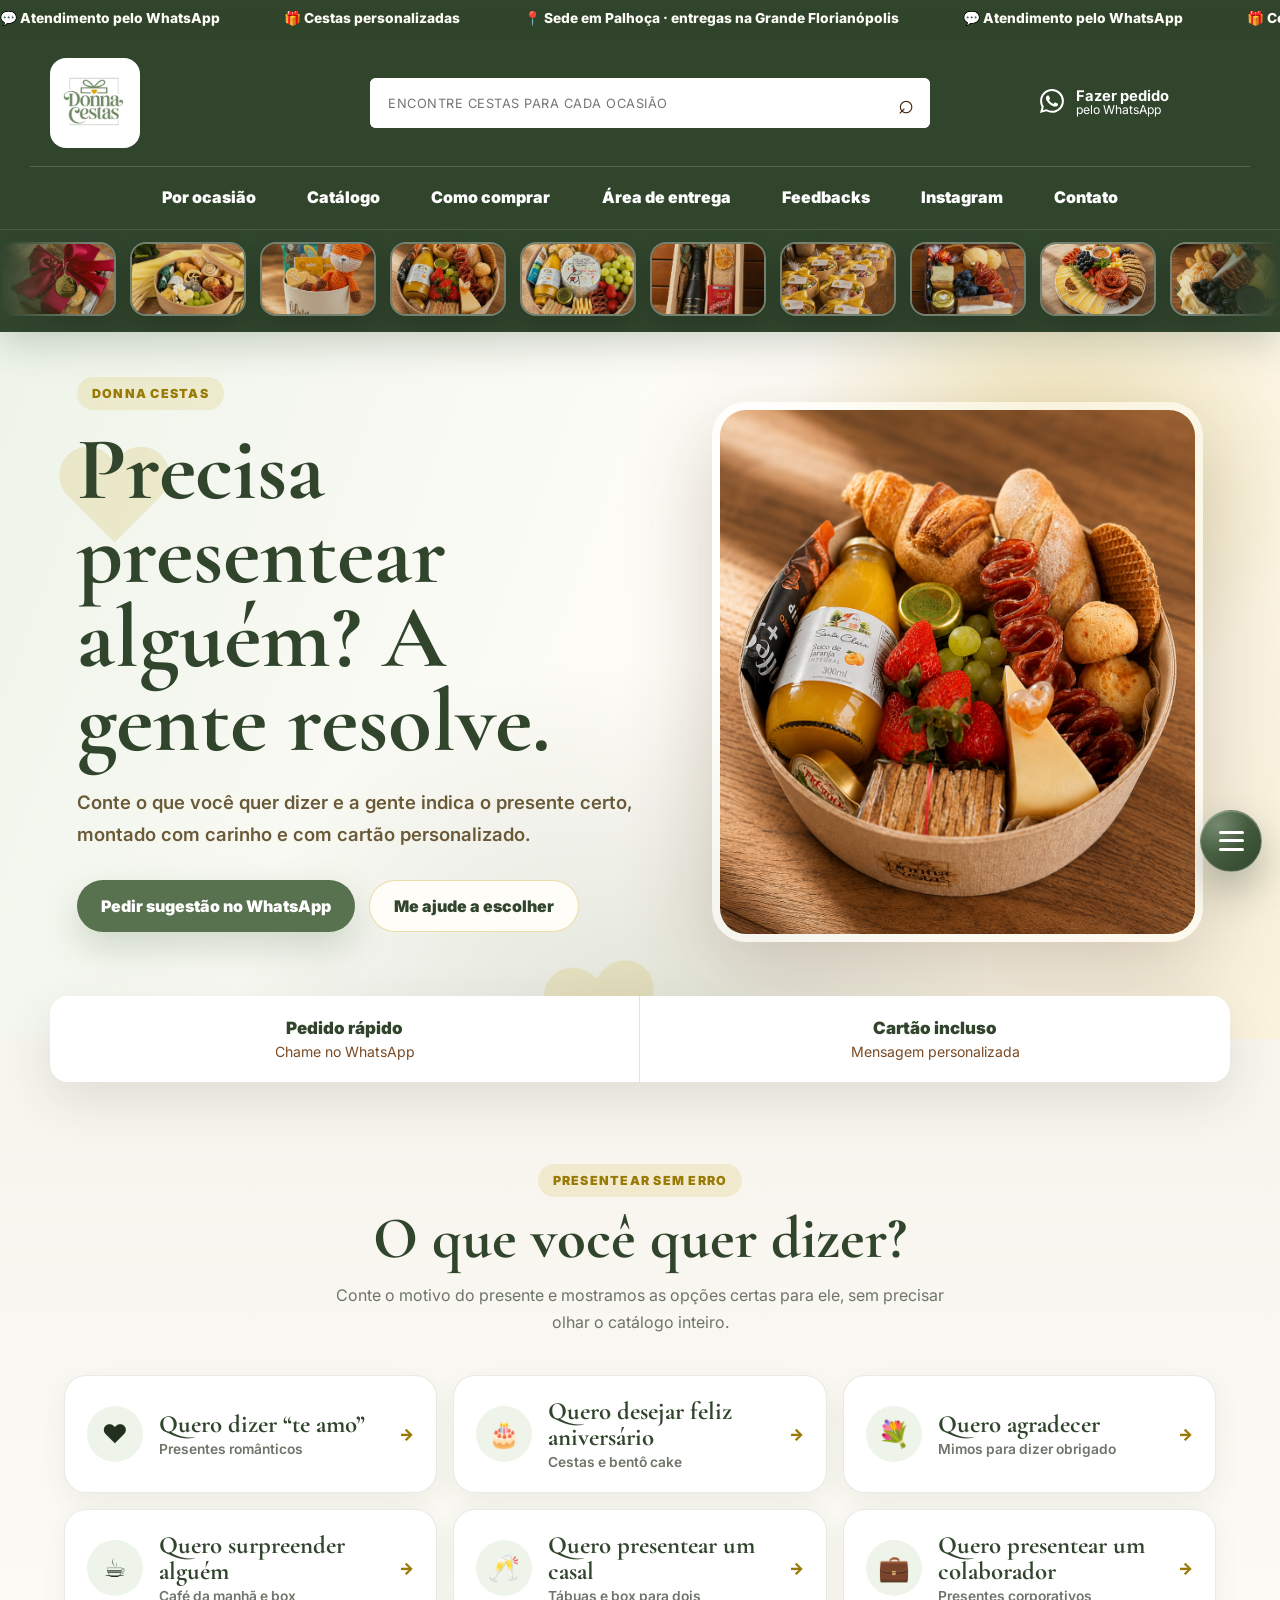
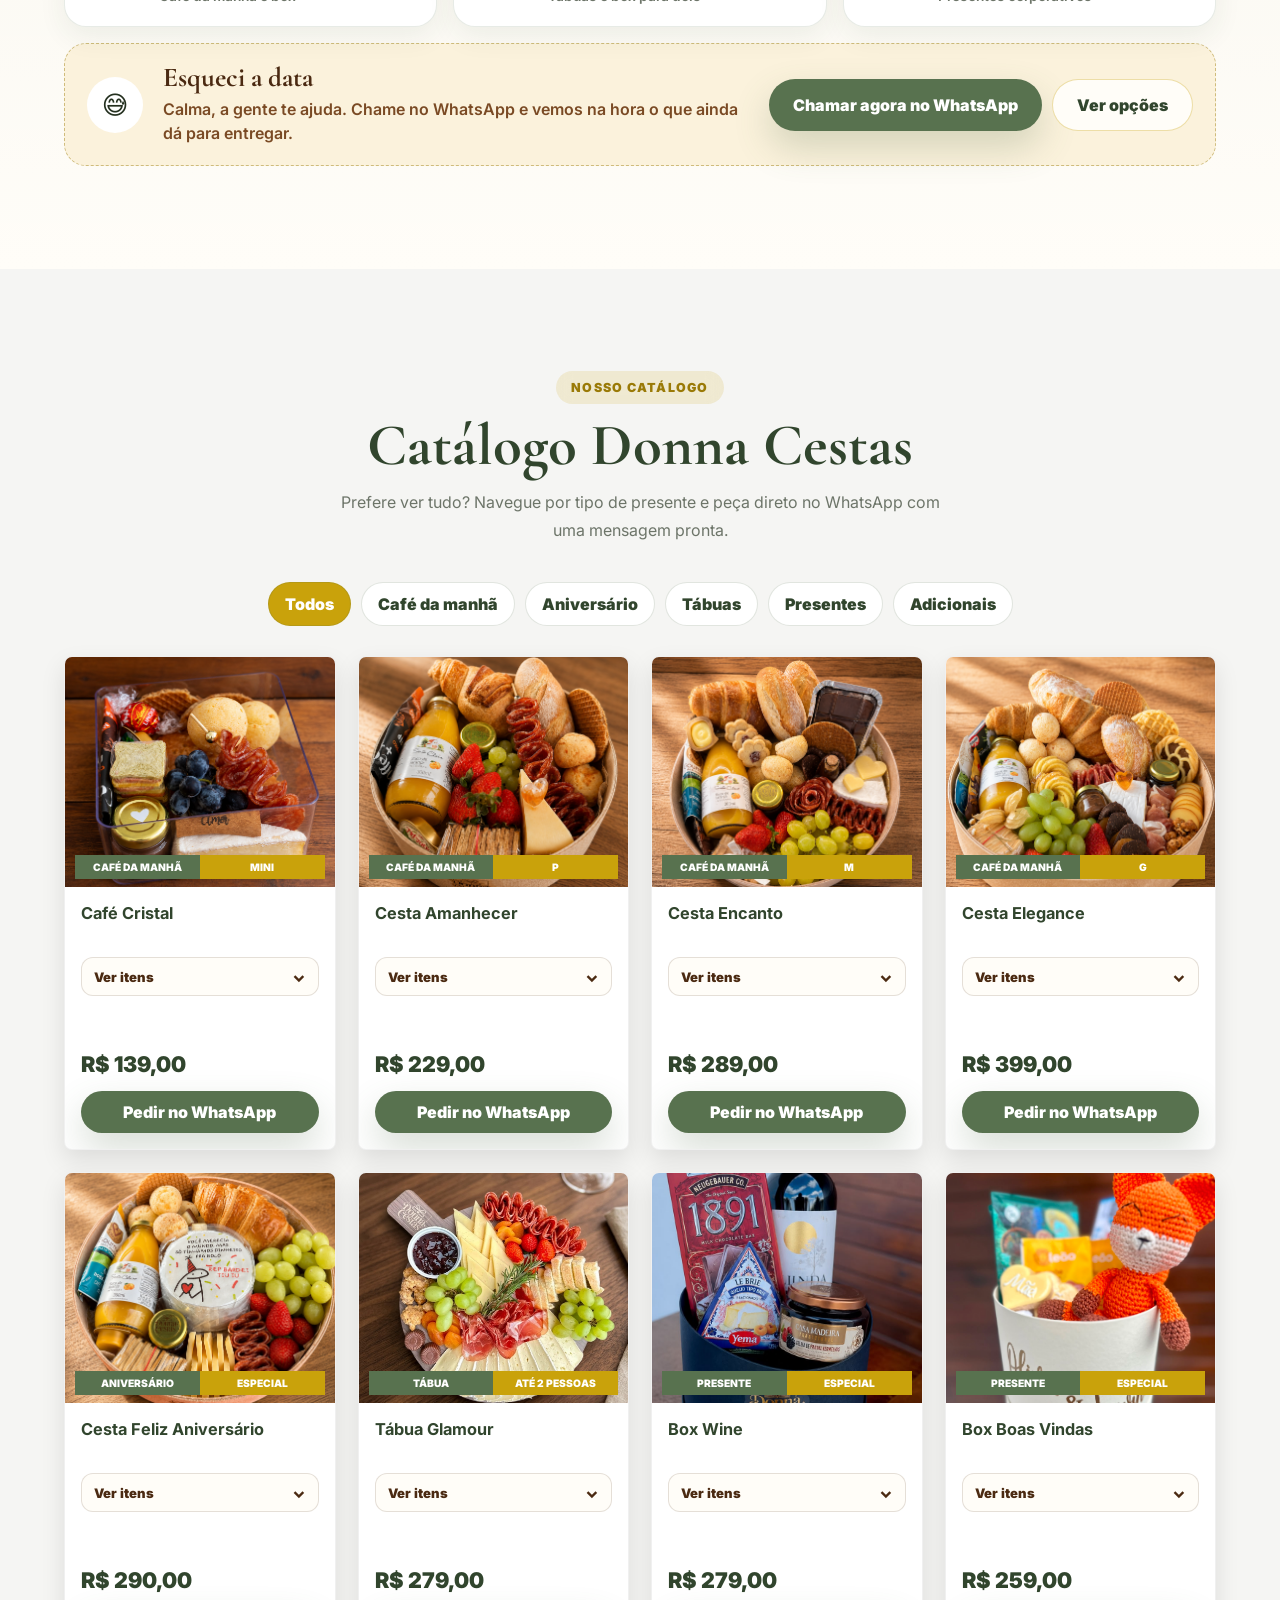
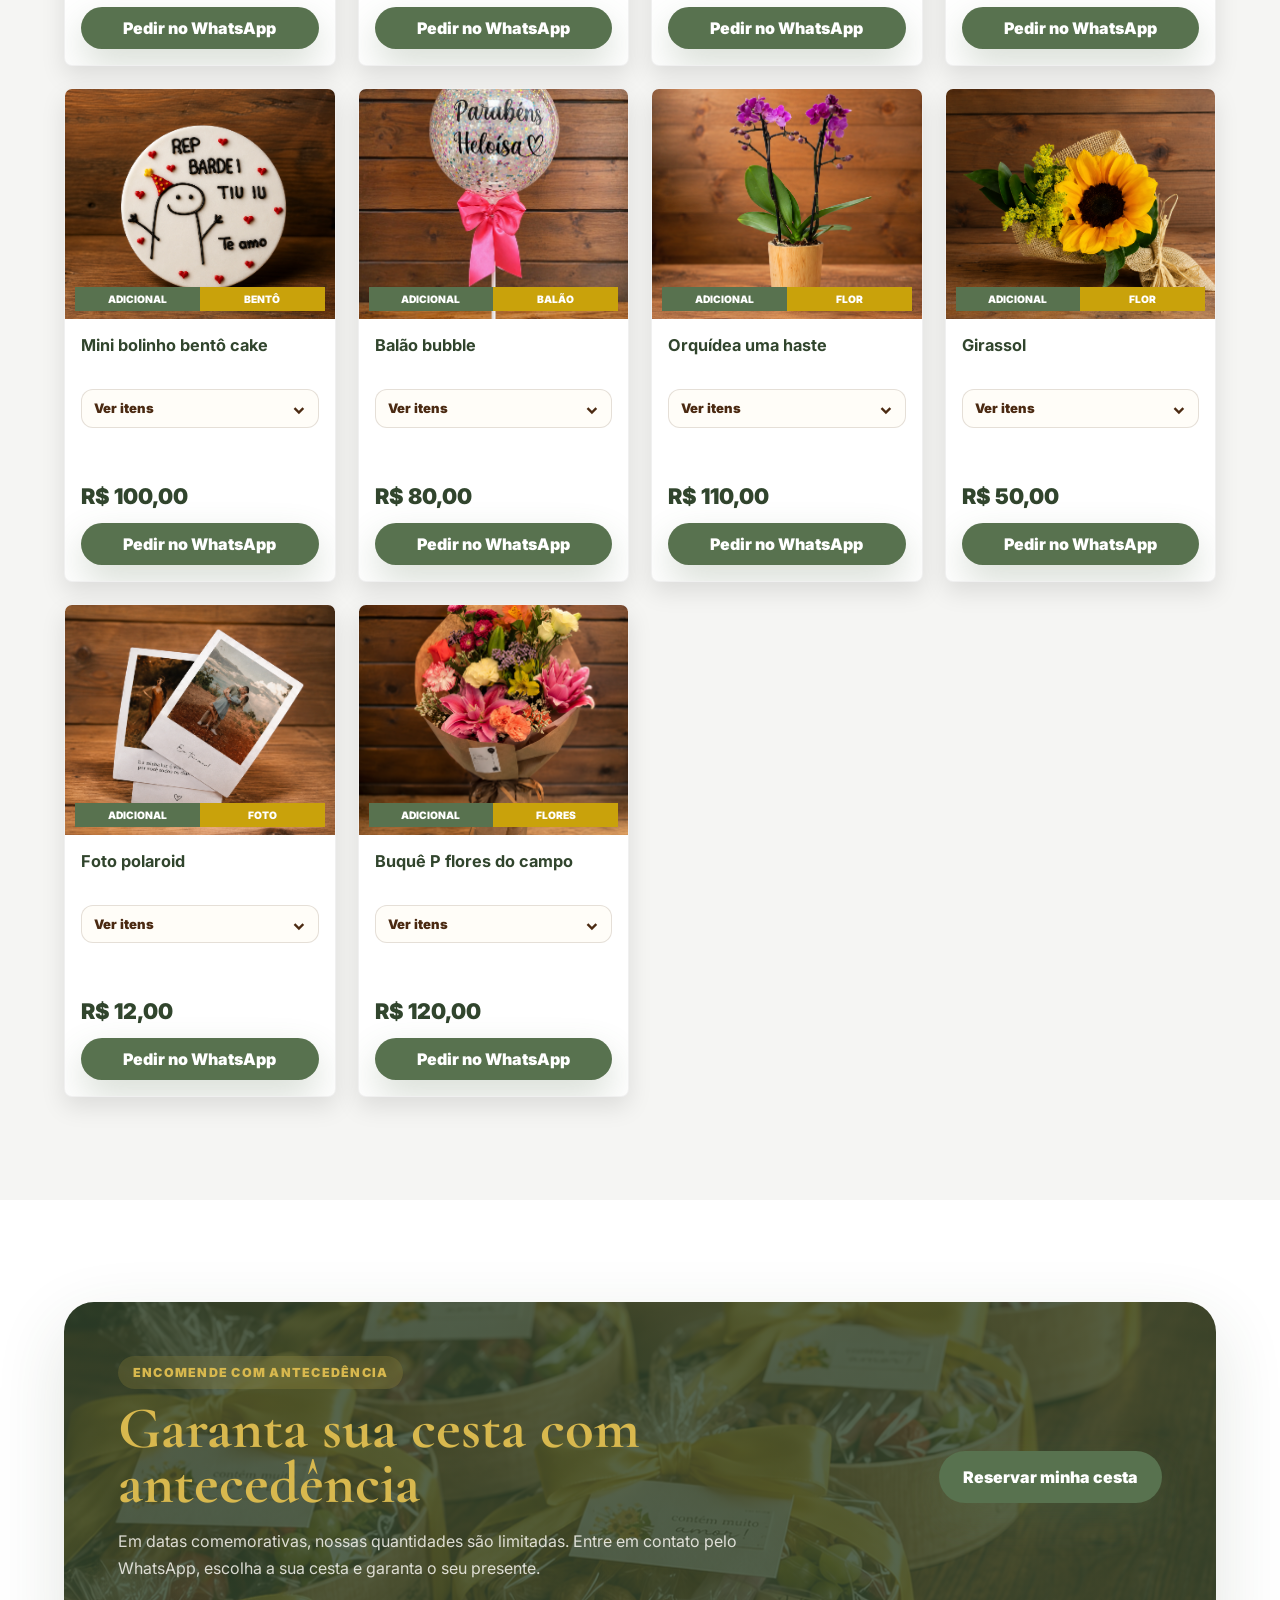
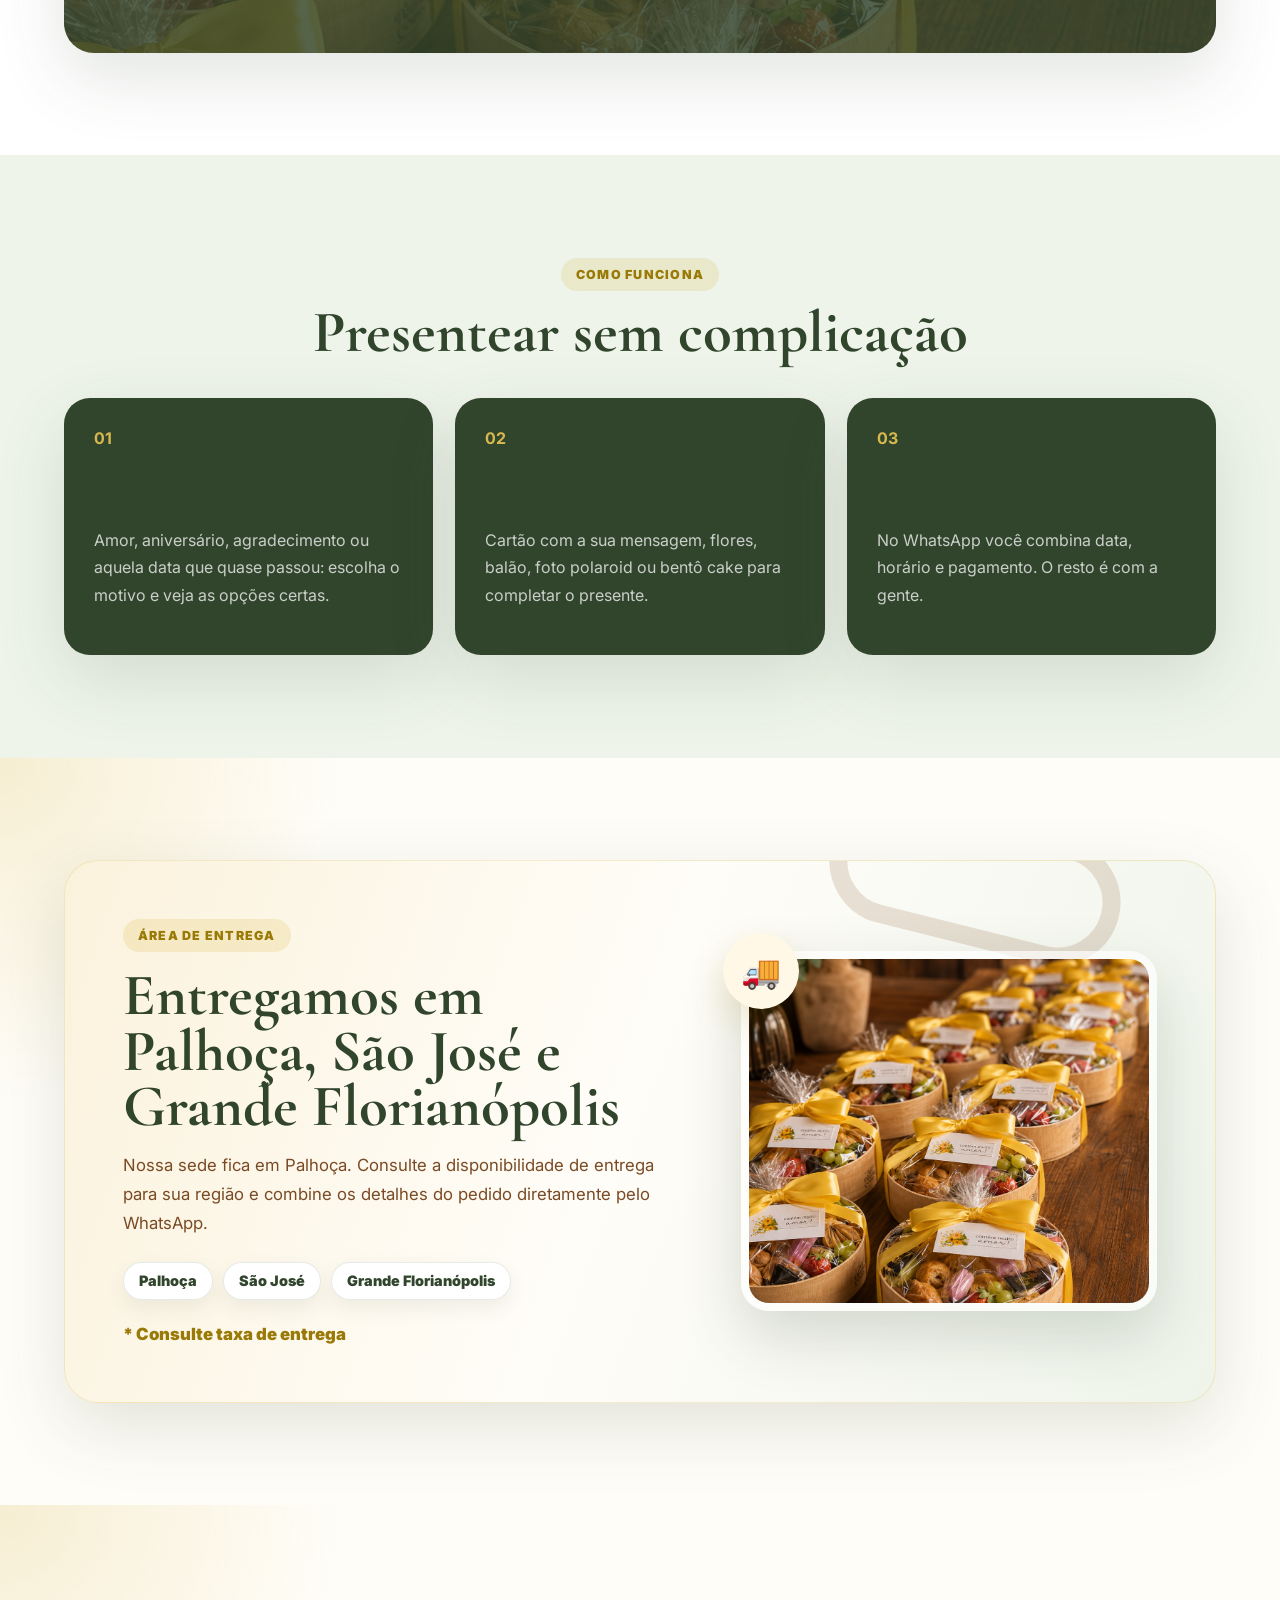
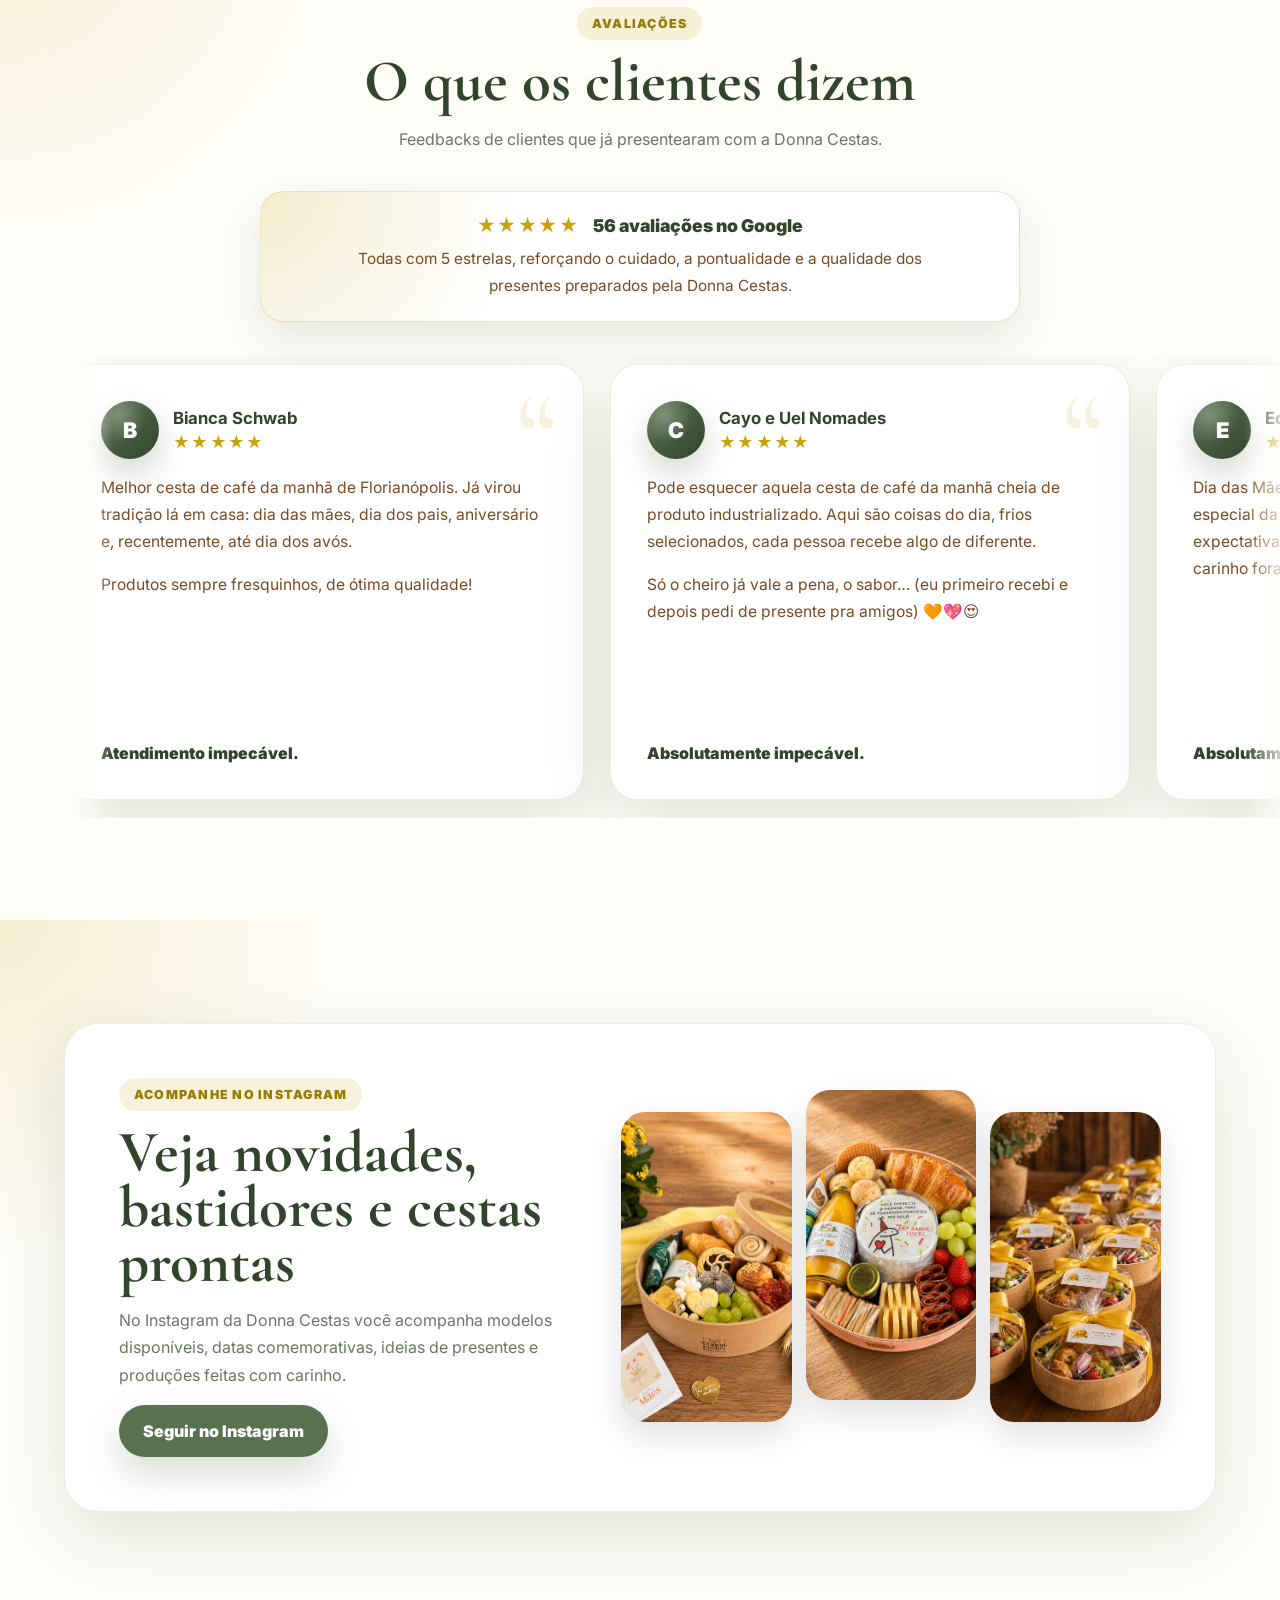
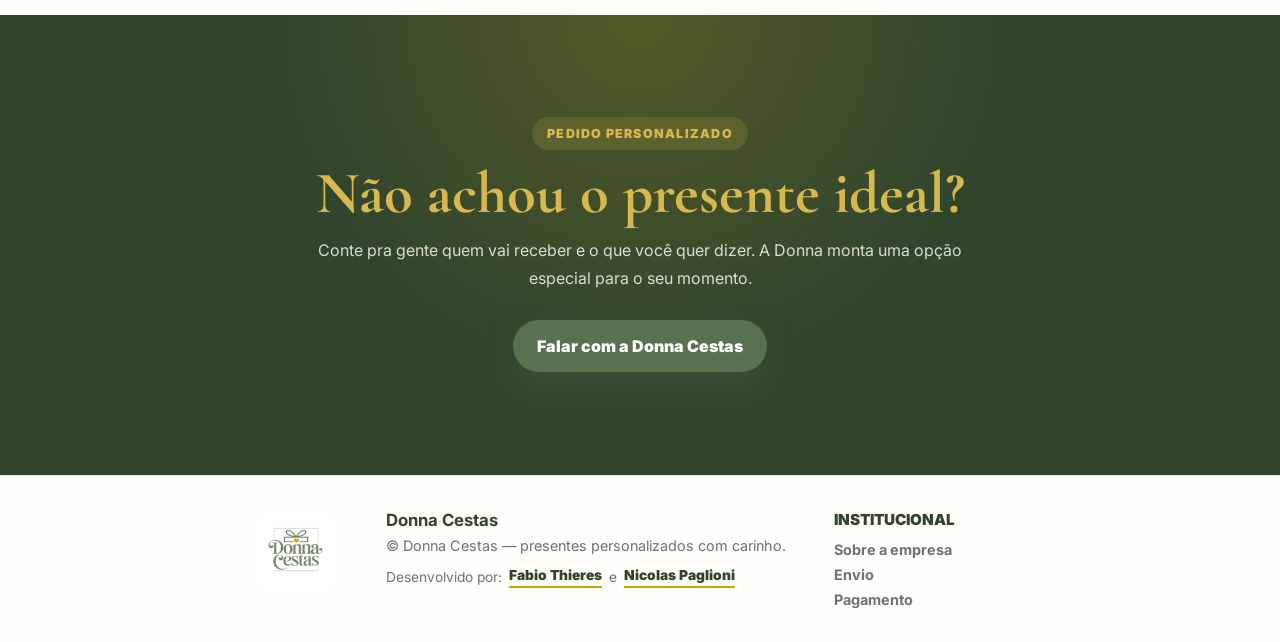
==== commit 662d6fab: "Merge branch 'main' into estrategia-ocasioes" ====
--- a/index.html
+++ b/index.html
@@ -120,6 +120,7 @@
       </div>
 
       <nav class="nav" id="nav">
+        <a href="#ocasioes" id="navOcasioesLink">Por ocasião</a>
         <a href="#produtos" id="navProductsLink">Catálogo</a>
         <a href="#como-funciona">Como comprar</a>
         <a href="#area-entrega">Área de entrega</a>
@@ -161,12 +162,12 @@
           <span class="campaign-pill" id="campaignTag">Donna Cestas</span>
 
           <h1 id="campaignTitle">
-            Todos os dias é dia de presentear.
+            Precisa presentear alguém? A gente resolve.
           </h1>
 
           <p id="campaignText">
-            Cestas e presentes personalizados para aniversários, datas
-            comemorativas, empresas e momentos únicos.
+            Conte o que você quer dizer e a gente indica o presente certo,
+            montado com carinho e com cartão personalizado.
           </p>
 
           <div class="hero-actions">
@@ -176,10 +177,12 @@
               target="_blank"
               rel="noopener"
             >
-              Encomendar pelo WhatsApp
+              Pedir sugestão no WhatsApp
             </a>
 
-            <a class="btn secondary" href="#produtos">Ver opções de cestas</a>
+            <a class="btn secondary" id="heroHelpLink" href="#ocasioes">
+              Me ajude a escolher
+            </a>
           </div>
 
           <div class="hero-selling-points" id="campaignHighlights">
@@ -209,15 +212,50 @@
 
       </section>
 
+      <section class="section ocasioes-section" id="ocasioes">
+        <div class="section-heading">
+          <span class="eyebrow">presentear sem erro</span>
+
+          <h2>O que você quer dizer?</h2>
+
+          <p>
+            Conte o motivo do presente e mostramos as opções certas para ele,
+            sem precisar olhar o catálogo inteiro.
+          </p>
+        </div>
+
+        <div class="ocasioes-grid" id="ocasioesGrid"></div>
+
+        <div class="ocasiao-urgente hidden" id="ocasiaoUrgente"></div>
+      </section>
+
       <section class="section products-section" id="produtos">
         <div class="section-heading">
-          <span class="eyebrow">nosso catálogo</span>
+          <span class="eyebrow" id="productsEyebrow">nosso catálogo</span>
 
           <h2 id="productsTitle">Catálogo Donna Cestas</h2>
 
           <p id="productsSubtitle">
-            Escolha uma opção e fale direto no WhatsApp com uma mensagem pronta.
-          </p>
+            Prefere ver tudo? Navegue por tipo de presente e peça direto no
+            WhatsApp com uma mensagem pronta.
+          </p>
+        </div>
+
+        <div class="intent-bar hidden" id="intentBar">
+          <a class="intent-chip" href="#ocasioes">← Escolher outro motivo</a>
+
+          <button class="intent-chip" id="intentClear" type="button">
+            Ver catálogo completo
+          </button>
+
+          <a
+            class="intent-chip intent-chip-whatsapp"
+            id="intentWhatsapp"
+            target="_blank"
+            rel="noopener"
+          >
+            Quero uma sugestão no WhatsApp
+          </a>
         </div>
 
         <div class="category-tabs" id="categoryTabs"></div>
@@ -252,39 +290,40 @@
       <section class="section steps" id="como-funciona">
         <div class="section-heading">
           <span class="eyebrow">como funciona</span>
-          <h2>Compra simples, direta e personalizada</h2>
+          <h2>Presentear sem complicação</h2>
         </div>
 
         <div class="steps-grid">
           <article class="step">
             <strong>01</strong>
 
-            <h3>Escolha a cesta</h3>
+            <h3>Conte o que quer dizer</h3>
 
             <p>
-             Acesse o catálogo.
+              Amor, aniversário, agradecimento ou aquela data que quase passou:
+              escolha o motivo e veja as opções certas.
             </p>
           </article>
 
           <article class="step">
             <strong>02</strong>
 
-            <h3>Personalize</h3>
+            <h3>Deixe do seu jeito</h3>
 
             <p>
-              Escolha a opção que mais combina
-              com que você quer presentear.
+              Cartão com a sua mensagem, flores, balão, foto polaroid ou bentô
+              cake para completar o presente.
             </p>
           </article>
 
           <article class="step">
             <strong>03</strong>
 
-            <h3>Finalize o pedido</h3>
+            <h3>A gente entrega</h3>
 
             <p>
-              No whatsapp você informa:
-              data, forma de pagamento e horário de entrega.
+              No WhatsApp você combina data, horário e pagamento. O resto é
+              com a gente.
             </p>
           </article>
         </div>
@@ -731,12 +770,11 @@
       <section class="final-cta section" id="contato">
         <span class="eyebrow">pedido personalizado</span>
 
-        <h2>Quer montar uma cesta do seu jeito?</h2>
+        <h2>Não achou o presente ideal?</h2>
 
         <p>
-          Fale com a Donna Cestas pelo WhatsApp e monte uma opção especial para
-          aniversários, datas comemorativas, empresas ou qualquer momento
-          importante.
+          Conte pra gente quem vai receber e o que você quer dizer. A Donna
+          monta uma opção especial para o seu momento.
         </p>
 
         <a
--- a/styles.css
+++ b/styles.css
@@ -3919,3 +3919,332 @@
 body[data-theme="dia-dos-pais"] .instagram-section p {
   color: var(--campaign-brown);
 }
+
+/* =========================================================
+   "O QUE VOCÊ QUER DIZER?" — escolha do presente pelo motivo.
+   Só aparece no modo loja; em campanha a seção fica oculta.
+   ========================================================= */
+
+/* Faixa "Pedido rápido / Cartão incluso" centralizada na linha entre o
+   hero e a seção seguinte. translateY(-50%) não depende da altura. */
+.purchase-strip {
+  margin-top: 0;
+  transform: translateY(-50%);
+}
+
+/* Folga para a metade de cima da faixa não encostar nos destaques
+   do hero (preenchidos em campanha sazonal) */
+.campaign-hero {
+  padding-bottom: calc(clamp(22px, 3.5vw, 84px) + 28px);
+}
+
+/* Começa transparente para emendar com o fundo do body sob a faixa */
+.ocasioes-section {
+  padding-top: clamp(24px, 3vw, 48px);
+  background: linear-gradient(180deg, rgba(255, 253, 248, 0) 0%, #fffdf8 100%);
+}
+
+@media (max-width: 720px) {
+  .campaign-hero {
+    padding-bottom: 76px;
+  }
+
+  /* No celular a faixa fica em 2 colunas compactas em vez de empilhar */
+  .purchase-strip {
+    grid-template-columns: repeat(2, 1fr);
+  }
+
+  .purchase-strip div {
+    padding: 16px 10px;
+    border-bottom: 0;
+    border-right: 1px solid rgba(122, 62, 18, 0.12);
+  }
+
+  .purchase-strip div:last-child {
+    border-right: 0;
+  }
+
+  .purchase-strip strong {
+    font-size: 0.95rem;
+  }
+
+  .purchase-strip span {
+    font-size: 0.8rem;
+  }
+}
+
+/* Título do hero mais longo: evita palavra solta no fim da linha */
+body[data-theme="loja"] .campaign-hero h1 {
+  text-wrap: balance;
+}
+
+.ocasioes-grid {
+  max-width: 1180px;
+  margin: 0 auto;
+  display: grid;
+  grid-template-columns: repeat(3, 1fr);
+  gap: 16px;
+}
+
+.ocasiao-card {
+  position: relative;
+  display: grid;
+  grid-template-columns: auto 1fr;
+  align-items: center;
+  column-gap: 16px;
+  row-gap: 4px;
+  padding: 22px 52px 22px 22px;
+  text-align: left;
+  color: var(--text);
+  background: #fff;
+  border: 1px solid rgba(88, 114, 79, 0.14);
+  border-radius: 22px;
+  box-shadow: 0 10px 28px rgba(49, 69, 45, 0.07);
+  cursor: pointer;
+  transition:
+    transform 0.25s ease,
+    box-shadow 0.25s ease,
+    border-color 0.25s ease,
+    background 0.25s ease;
+}
+
+.ocasiao-emoji {
+  grid-row: span 2;
+  width: 56px;
+  height: 56px;
+  display: grid;
+  place-items: center;
+  border-radius: 50%;
+  background: var(--green-soft);
+  font-size: 1.6rem;
+  line-height: 1;
+  transition: background 0.25s ease;
+}
+
+.ocasiao-frase {
+  align-self: end;
+  font-family: "Cormorant Garamond", Georgia, serif;
+  font-size: 1.55rem;
+  font-weight: 700;
+  line-height: 1.05;
+  color: var(--green-dark);
+}
+
+.ocasiao-resumo {
+  align-self: start;
+  color: var(--muted);
+  font-size: 0.86rem;
+  font-weight: 600;
+}
+
+.ocasiao-arrow {
+  position: absolute;
+  top: 50%;
+  right: 22px;
+  transform: translateY(-50%);
+  color: var(--gold-dark);
+  font-weight: 900;
+  transition:
+    transform 0.25s ease,
+    color 0.25s ease;
+}
+
+.ocasiao-card:hover {
+  transform: translateY(-3px);
+  border-color: rgba(201, 162, 11, 0.45);
+  box-shadow: 0 18px 40px rgba(49, 69, 45, 0.12);
+}
+
+.ocasiao-card:hover .ocasiao-arrow {
+  transform: translate(4px, -50%);
+}
+
+.ocasiao-card:focus-visible,
+.intent-chip:focus-visible {
+  outline: 3px solid rgba(201, 162, 11, 0.6);
+  outline-offset: 3px;
+}
+
+.ocasiao-card[aria-pressed="true"] {
+  background: var(--green-dark);
+  border-color: var(--green-dark);
+  box-shadow: 0 18px 40px rgba(49, 69, 45, 0.24);
+}
+
+.ocasiao-card[aria-pressed="true"] .ocasiao-emoji {
+  background: rgba(255, 255, 255, 0.12);
+}
+
+.ocasiao-card[aria-pressed="true"] .ocasiao-frase {
+  color: #fffdf8;
+}
+
+.ocasiao-card[aria-pressed="true"] .ocasiao-resumo {
+  color: rgba(255, 255, 255, 0.72);
+}
+
+.ocasiao-card[aria-pressed="true"] .ocasiao-arrow {
+  color: #d8b84e;
+}
+
+/* "Esqueci a data" — faixa de urgência abaixo dos cards */
+.ocasiao-urgente {
+  max-width: 1180px;
+  margin: 16px auto 0;
+  display: grid;
+  grid-template-columns: auto 1fr auto;
+  align-items: center;
+  gap: 16px 20px;
+  padding: 20px 22px;
+  background: var(--cream);
+  border: 1px dashed rgba(154, 122, 7, 0.45);
+  border-radius: 22px;
+}
+
+.ocasiao-urgente .ocasiao-emoji {
+  grid-row: auto;
+  background: #fff;
+}
+
+.ocasiao-urgente strong {
+  display: block;
+  font-family: "Cormorant Garamond", Georgia, serif;
+  font-size: 1.7rem;
+  line-height: 1;
+  color: var(--brown);
+}
+
+.ocasiao-urgente p {
+  margin: 6px 0 0;
+  color: var(--brown-soft);
+  font-weight: 600;
+  line-height: 1.5;
+}
+
+.ocasiao-urgente-actions {
+  display: flex;
+  flex-wrap: wrap;
+  gap: 10px;
+}
+
+/* Barra do catálogo quando uma ocasião está escolhida */
+.intent-bar {
+  max-width: 1220px;
+  margin: -12px auto 28px;
+  display: flex;
+  flex-wrap: wrap;
+  justify-content: center;
+  gap: 10px;
+}
+
+.intent-chip {
+  display: inline-flex;
+  align-items: center;
+  padding: 11px 18px;
+  border: 1px solid rgba(88, 114, 79, 0.2);
+  border-radius: 999px;
+  background: #fff;
+  color: var(--green-dark);
+  font-size: 0.92rem;
+  font-weight: 800;
+  cursor: pointer;
+  transition:
+    background 0.2s ease,
+    border-color 0.2s ease;
+}
+
+.intent-chip:hover {
+  background: var(--green-soft);
+}
+
+.intent-chip-whatsapp {
+  background: var(--green);
+  border-color: var(--green);
+  color: #fff;
+}
+
+.intent-chip-whatsapp:hover {
+  background: var(--green-dark);
+}
+
+.products-subheading {
+  grid-column: 1 / -1;
+  margin: 22px 0 4px;
+  text-align: center;
+}
+
+.products-subheading strong {
+  display: block;
+  font-family: "Cormorant Garamond", Georgia, serif;
+  font-size: 2rem;
+  line-height: 1;
+  color: var(--green-dark);
+}
+
+.products-subheading span {
+  display: block;
+  margin-top: 6px;
+  color: var(--muted);
+  font-size: 0.92rem;
+}
+
+@media (max-width: 900px) {
+  .ocasioes-grid {
+    grid-template-columns: repeat(2, 1fr);
+  }
+}
+
+@media (max-width: 640px) {
+  .ocasioes-grid {
+    gap: 10px;
+  }
+
+  .ocasiao-card {
+    grid-template-columns: 1fr;
+    align-content: start;
+    padding: 16px 14px;
+    border-radius: 18px;
+  }
+
+  .ocasiao-emoji {
+    grid-row: auto;
+    width: 44px;
+    height: 44px;
+    margin-bottom: 6px;
+    font-size: 1.3rem;
+  }
+
+  .ocasiao-frase {
+    font-size: 1.22rem;
+  }
+
+  .ocasiao-resumo {
+    font-size: 0.78rem;
+  }
+
+  .ocasiao-arrow {
+    display: none;
+  }
+
+  .ocasiao-urgente {
+    grid-template-columns: auto 1fr;
+    padding: 18px 16px;
+  }
+
+  .ocasiao-urgente .ocasiao-emoji {
+    margin-bottom: 0;
+  }
+
+  .ocasiao-urgente-actions {
+    grid-column: 1 / -1;
+  }
+
+  .ocasiao-urgente-actions .btn {
+    flex: 1 1 auto;
+  }
+
+  .intent-chip {
+    padding: 10px 14px;
+    font-size: 0.85rem;
+  }
+}
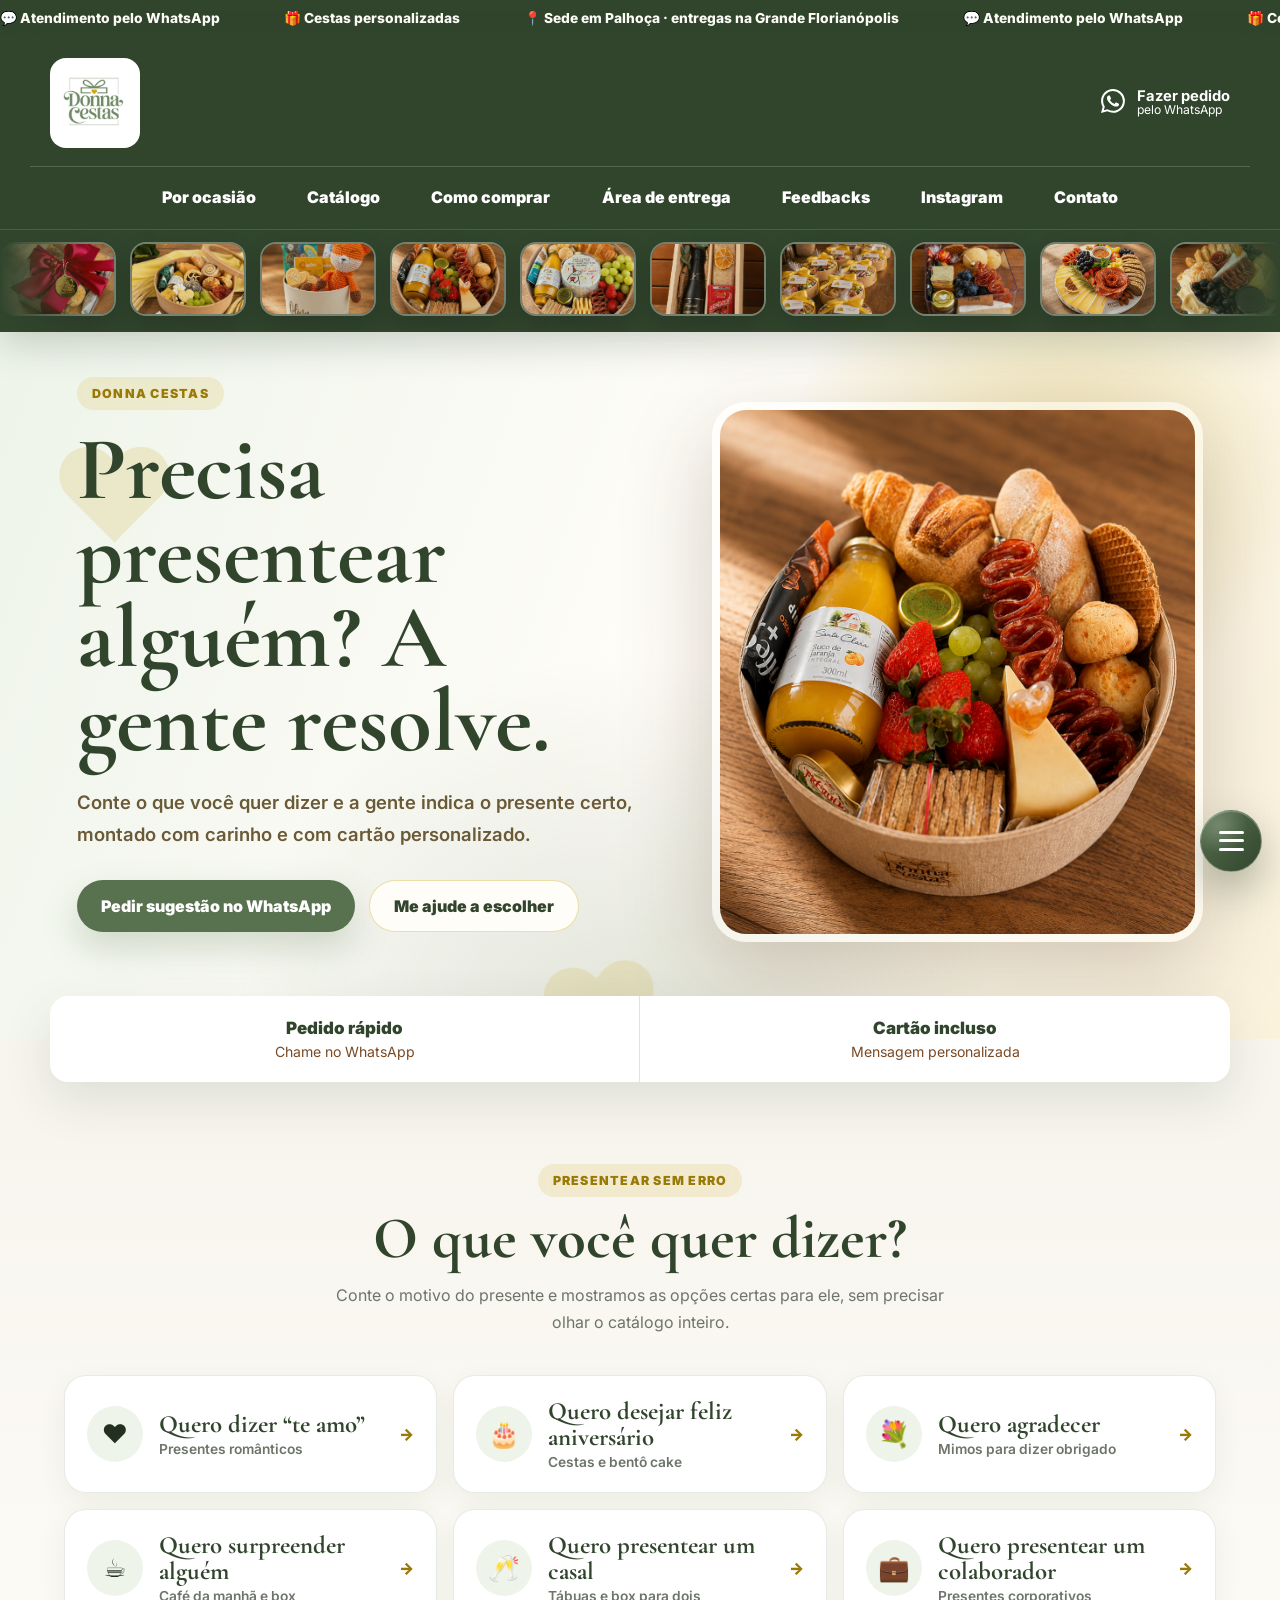
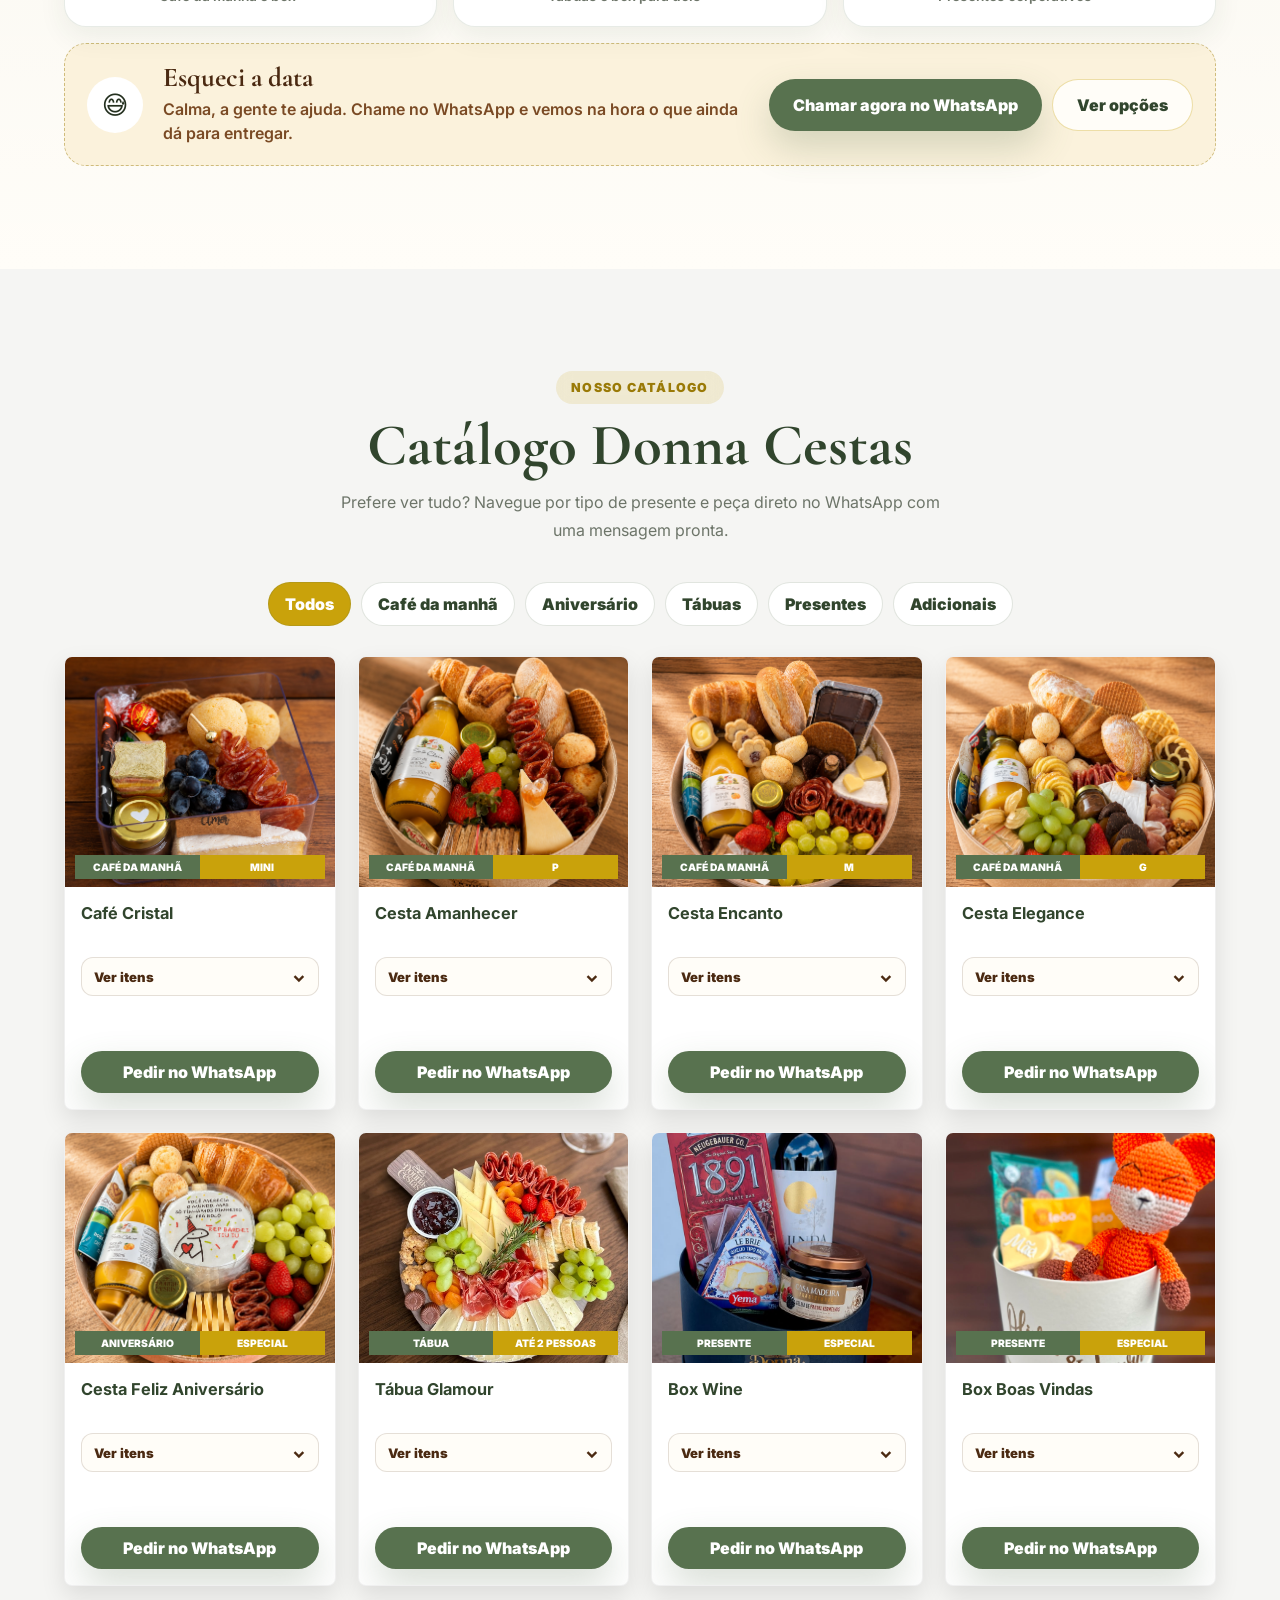
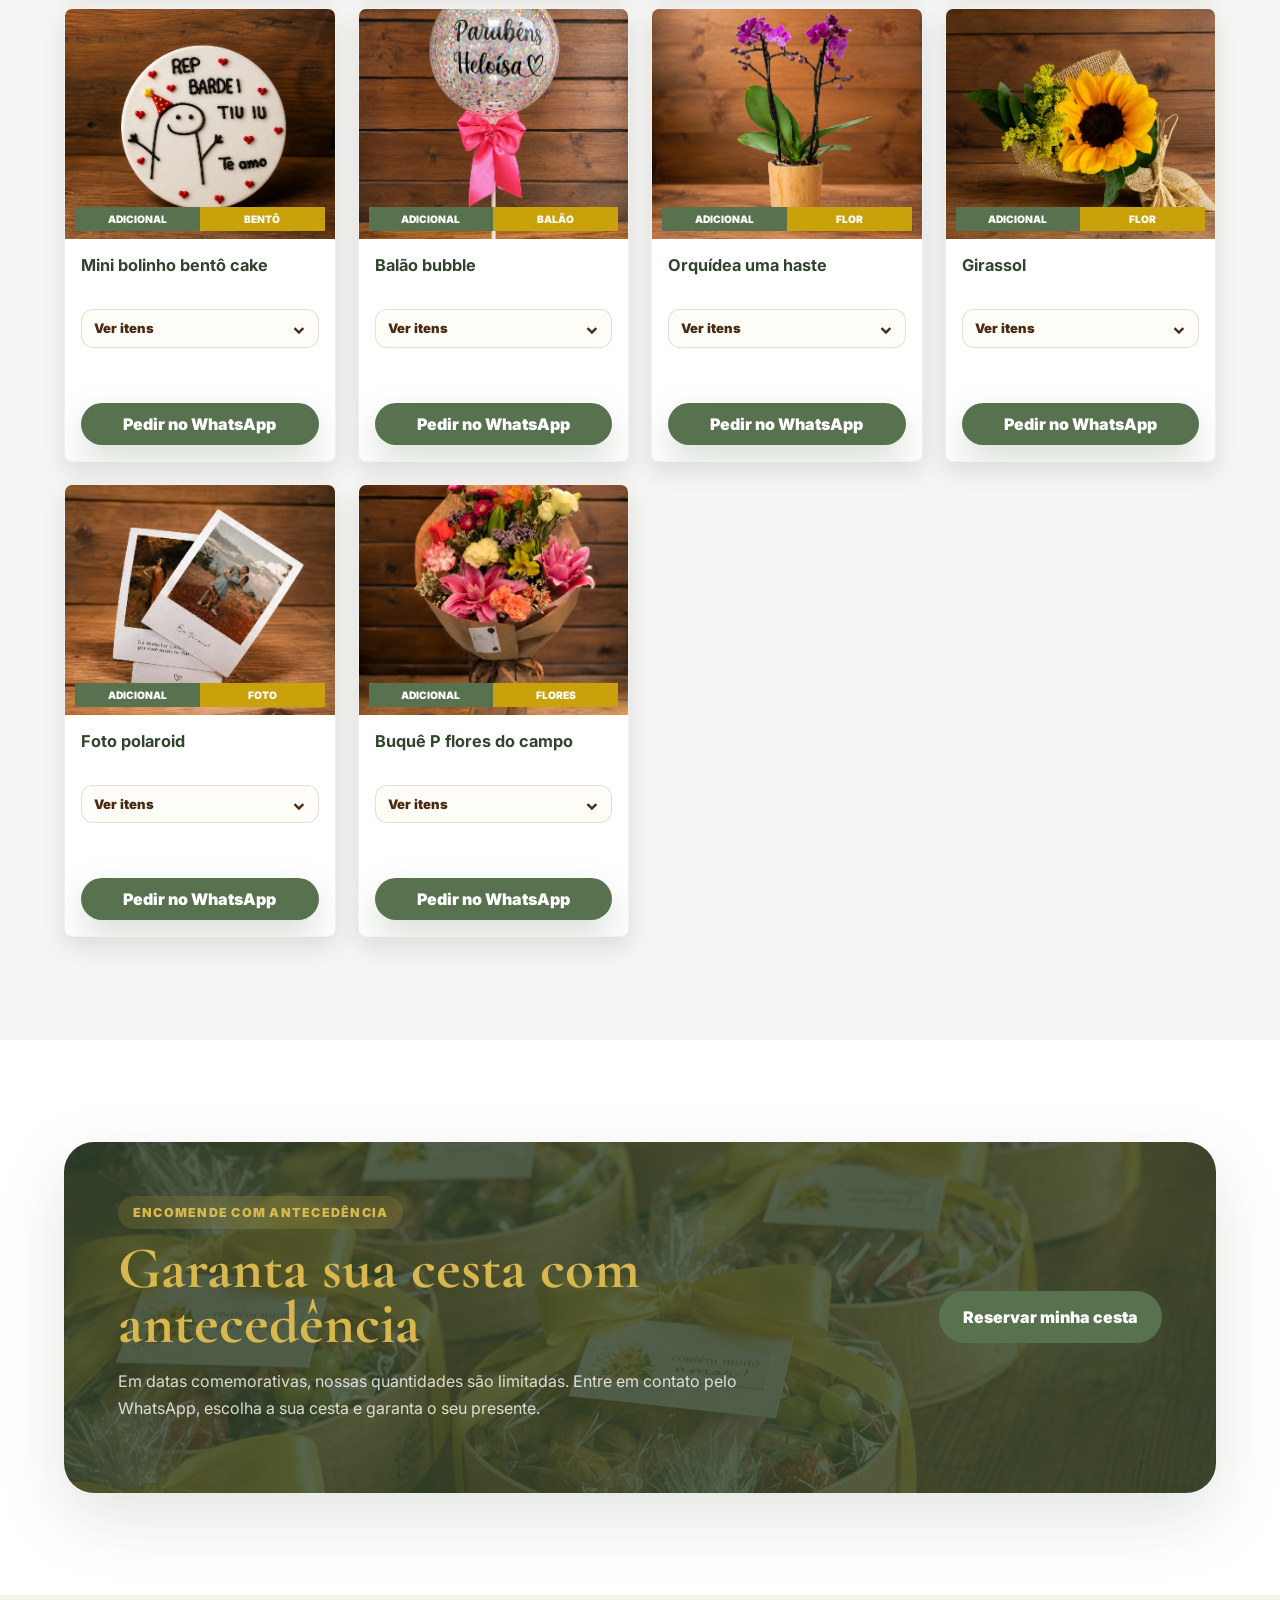
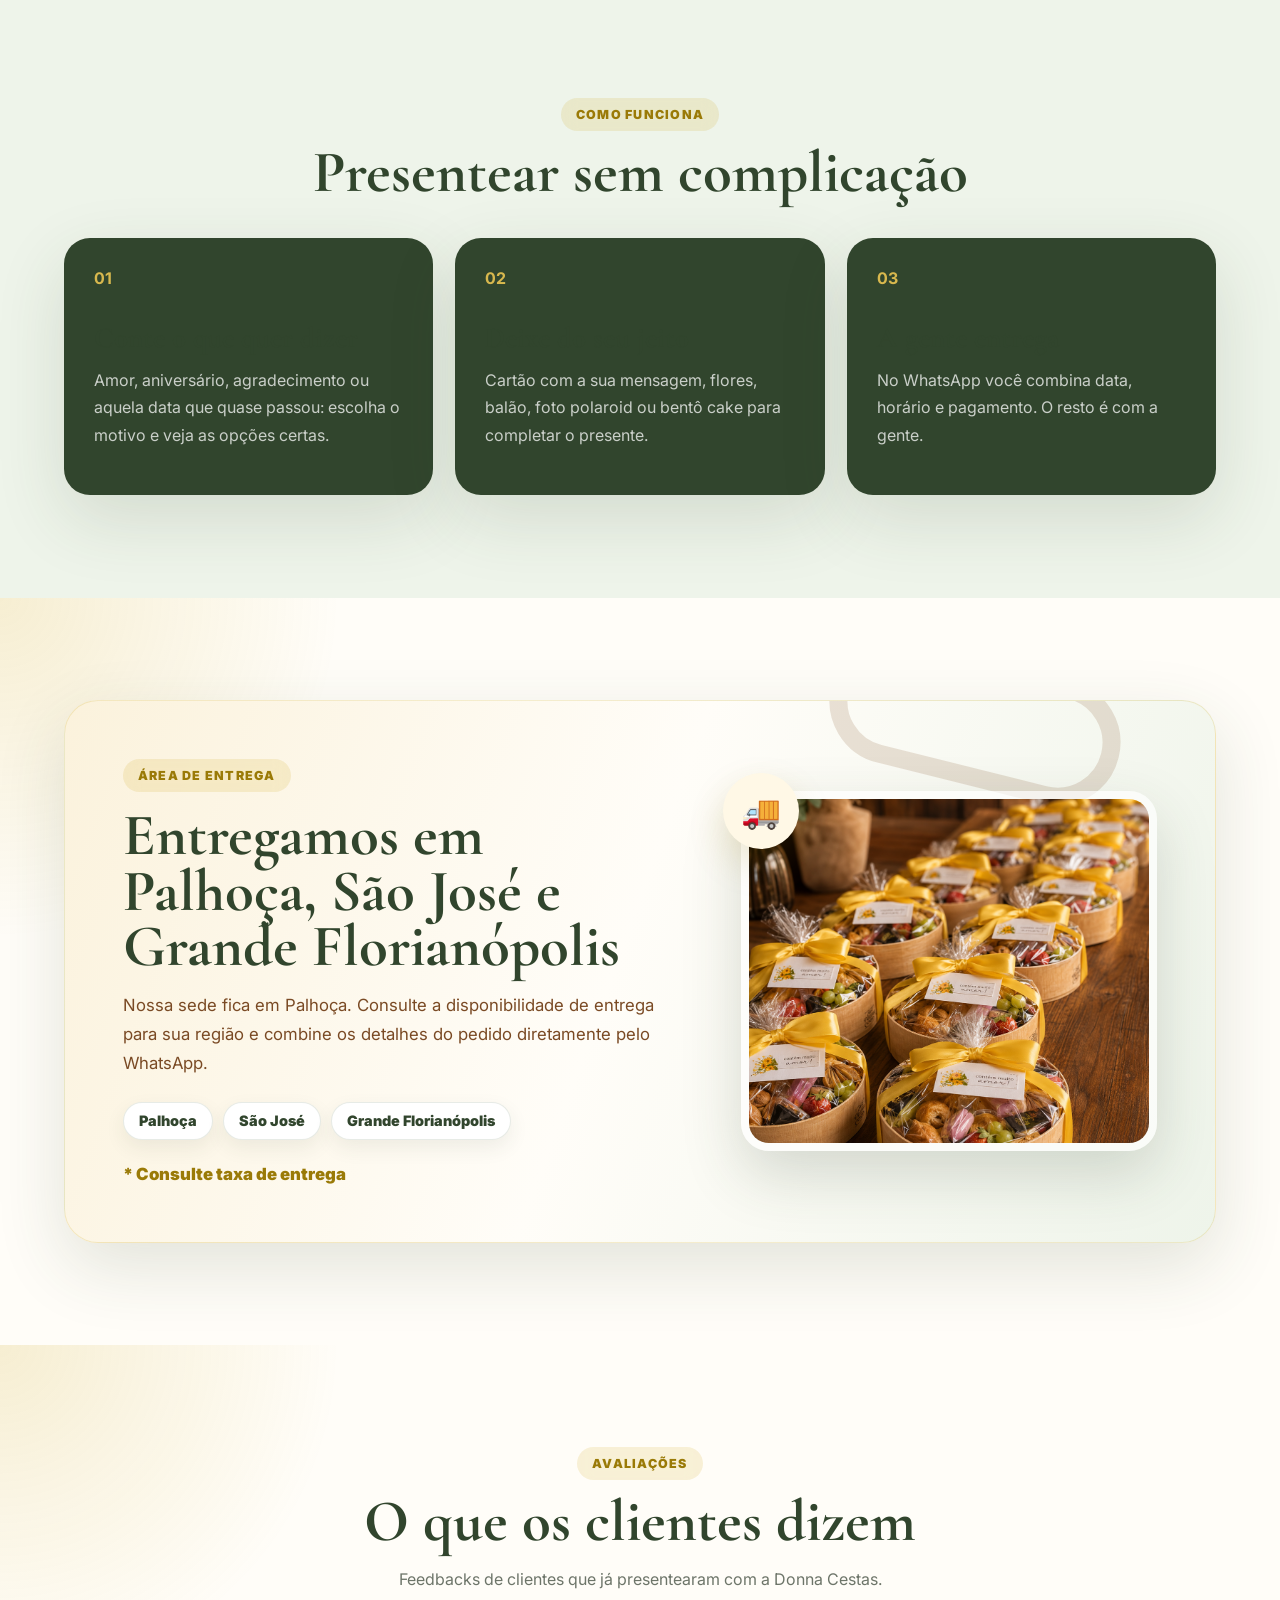
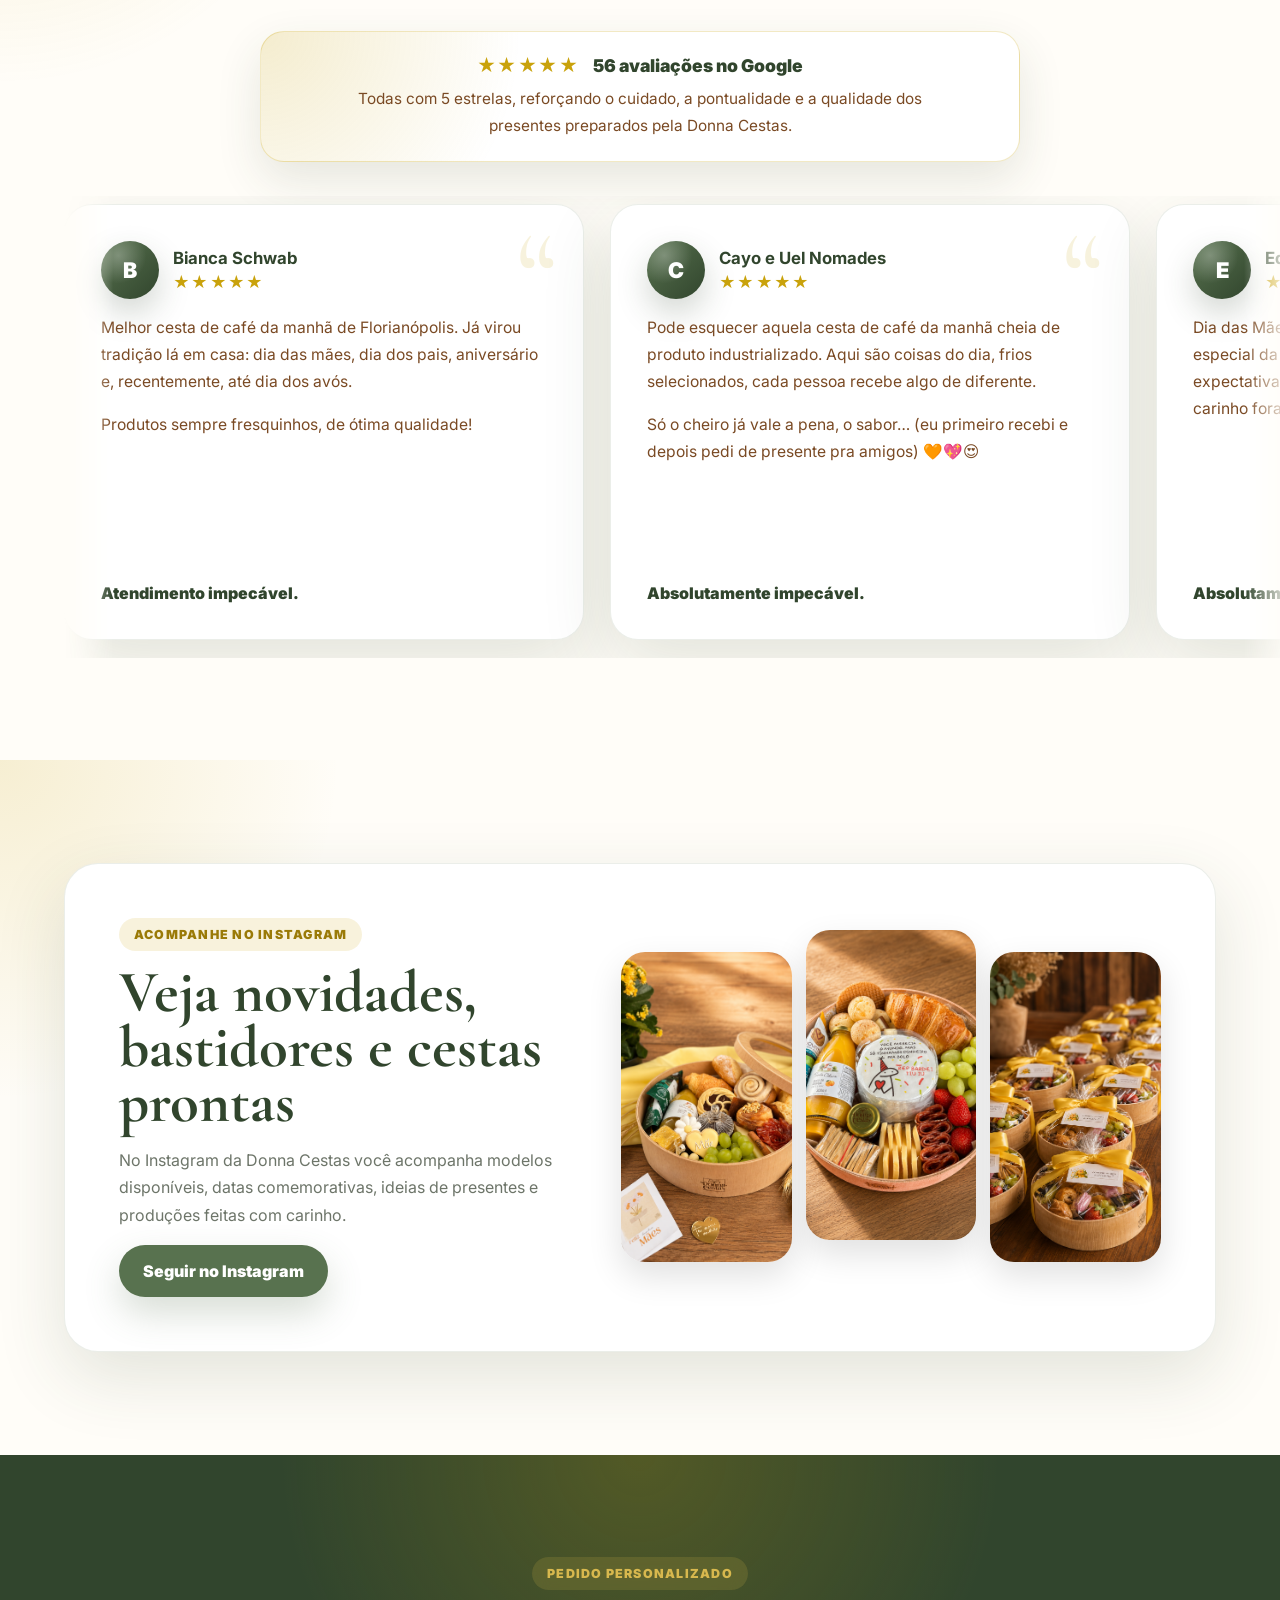
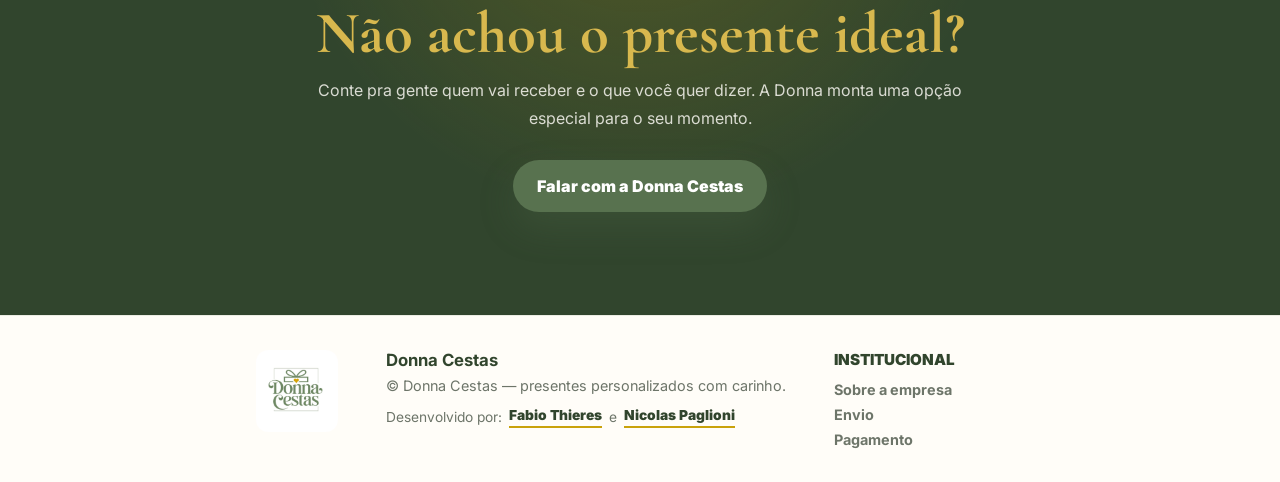
==== commit b9ccaba6: "rem: remocao do input de pesquisa e precos" ====
--- a/index.html
+++ b/index.html
@@ -67,15 +67,6 @@
           <img src="assets/logo-donna-cestas.jpg" alt="Donna Cestas" />
         </a>
 
-        <form class="search-box" id="searchForm">
-          <input
-            type="search"
-            id="searchInput"
-            placeholder="Encontre cestas para cada ocasião"
-            aria-label="Buscar produto"
-          />
-          <button type="submit" aria-label="Buscar">⌕</button>
-        </form>
 
         <a
           class="account-link"
--- a/styles.css
+++ b/styles.css
@@ -116,8 +116,8 @@
 .header-main {
   max-width: 1220px;
   margin: auto;
-  display: grid;
-  grid-template-columns: 210px 1fr 170px auto;
+  display: flex;
+  justify-content: space-between;
   align-items: center;
   gap: 20px;
   padding: 22px 20px 18px;
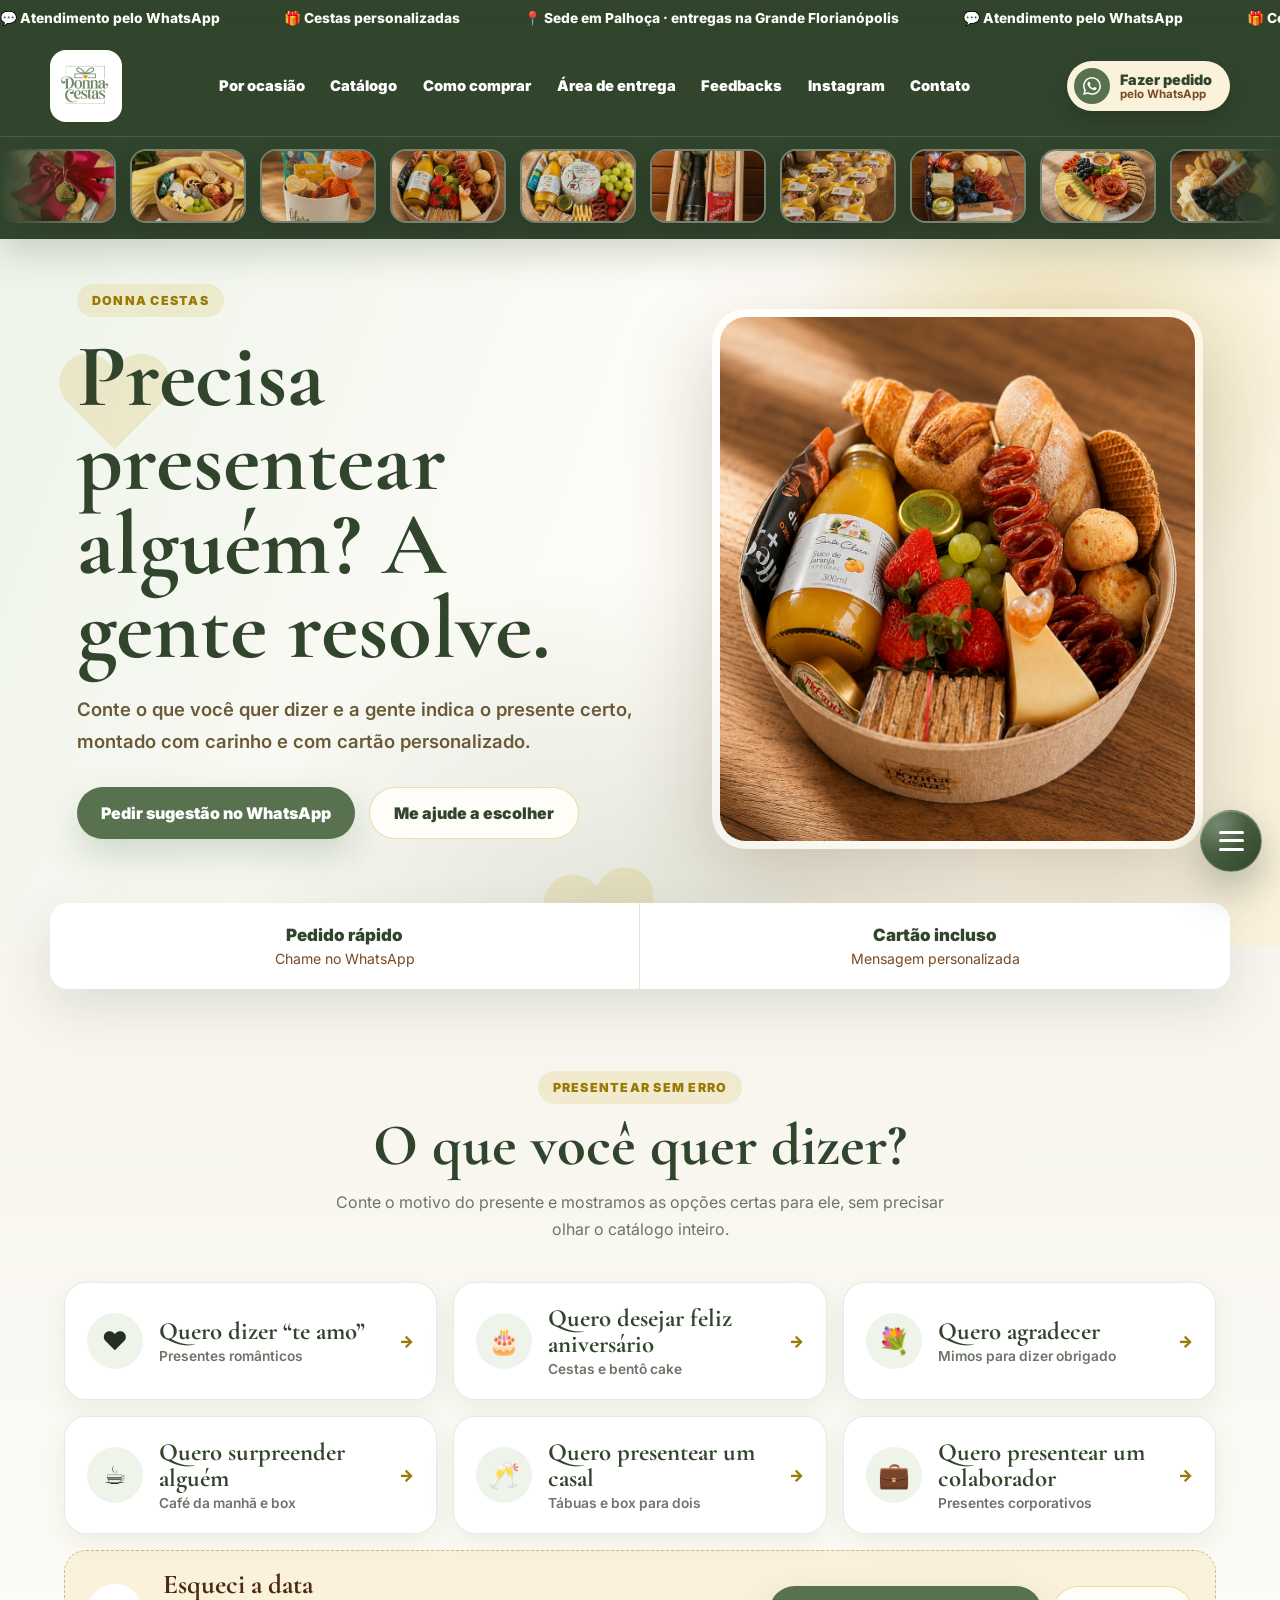
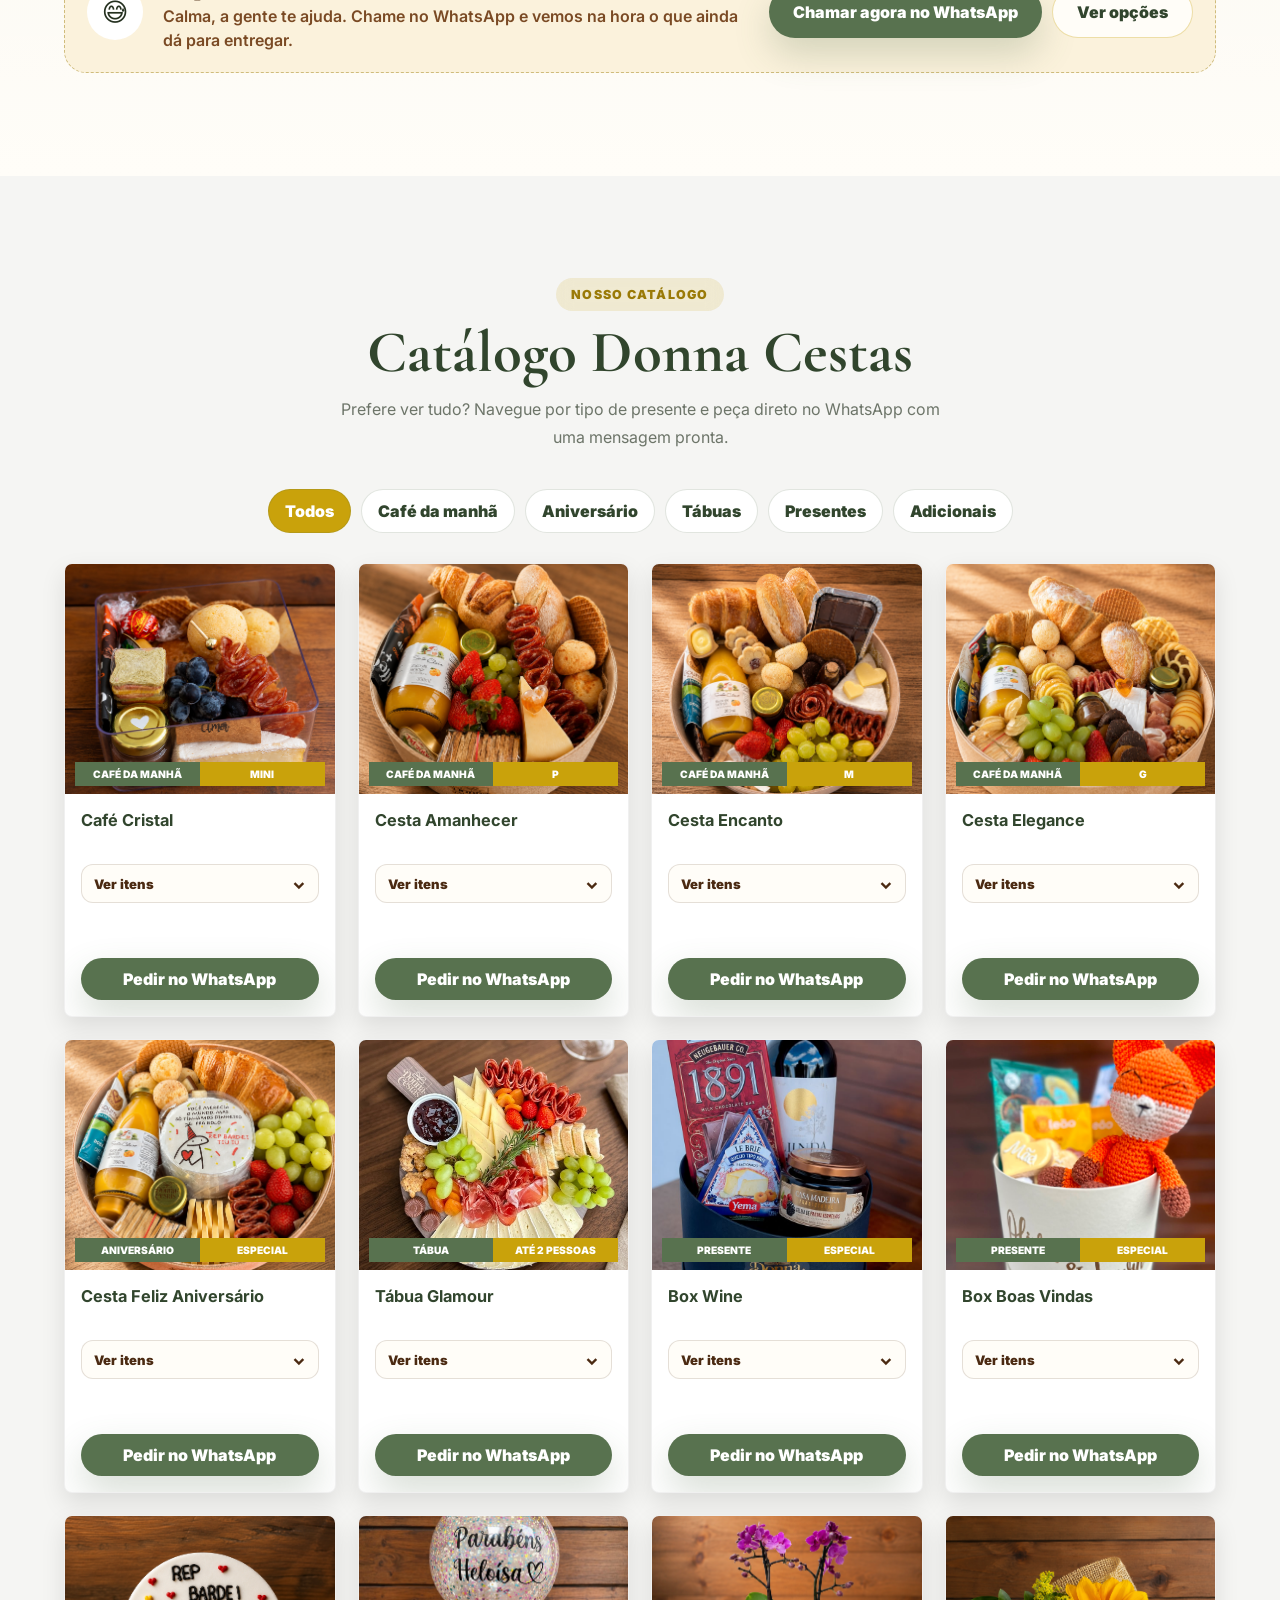
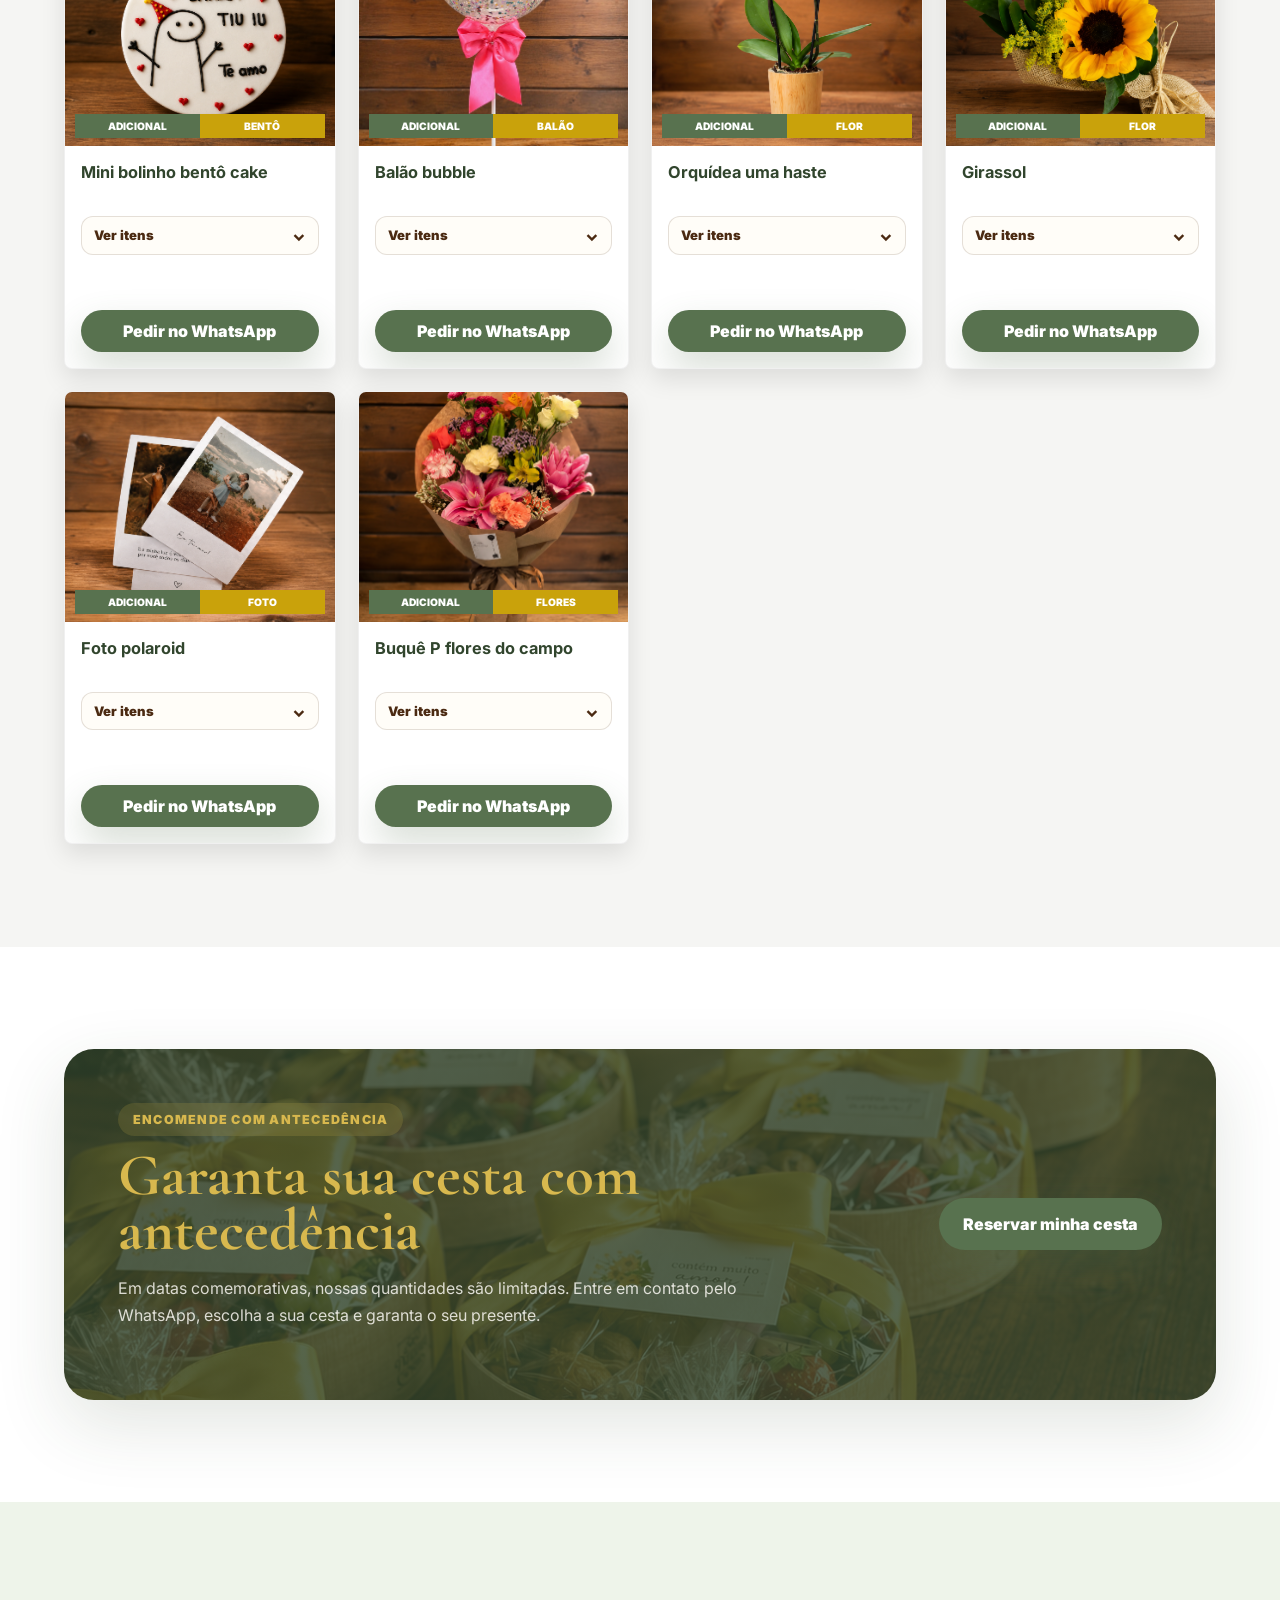
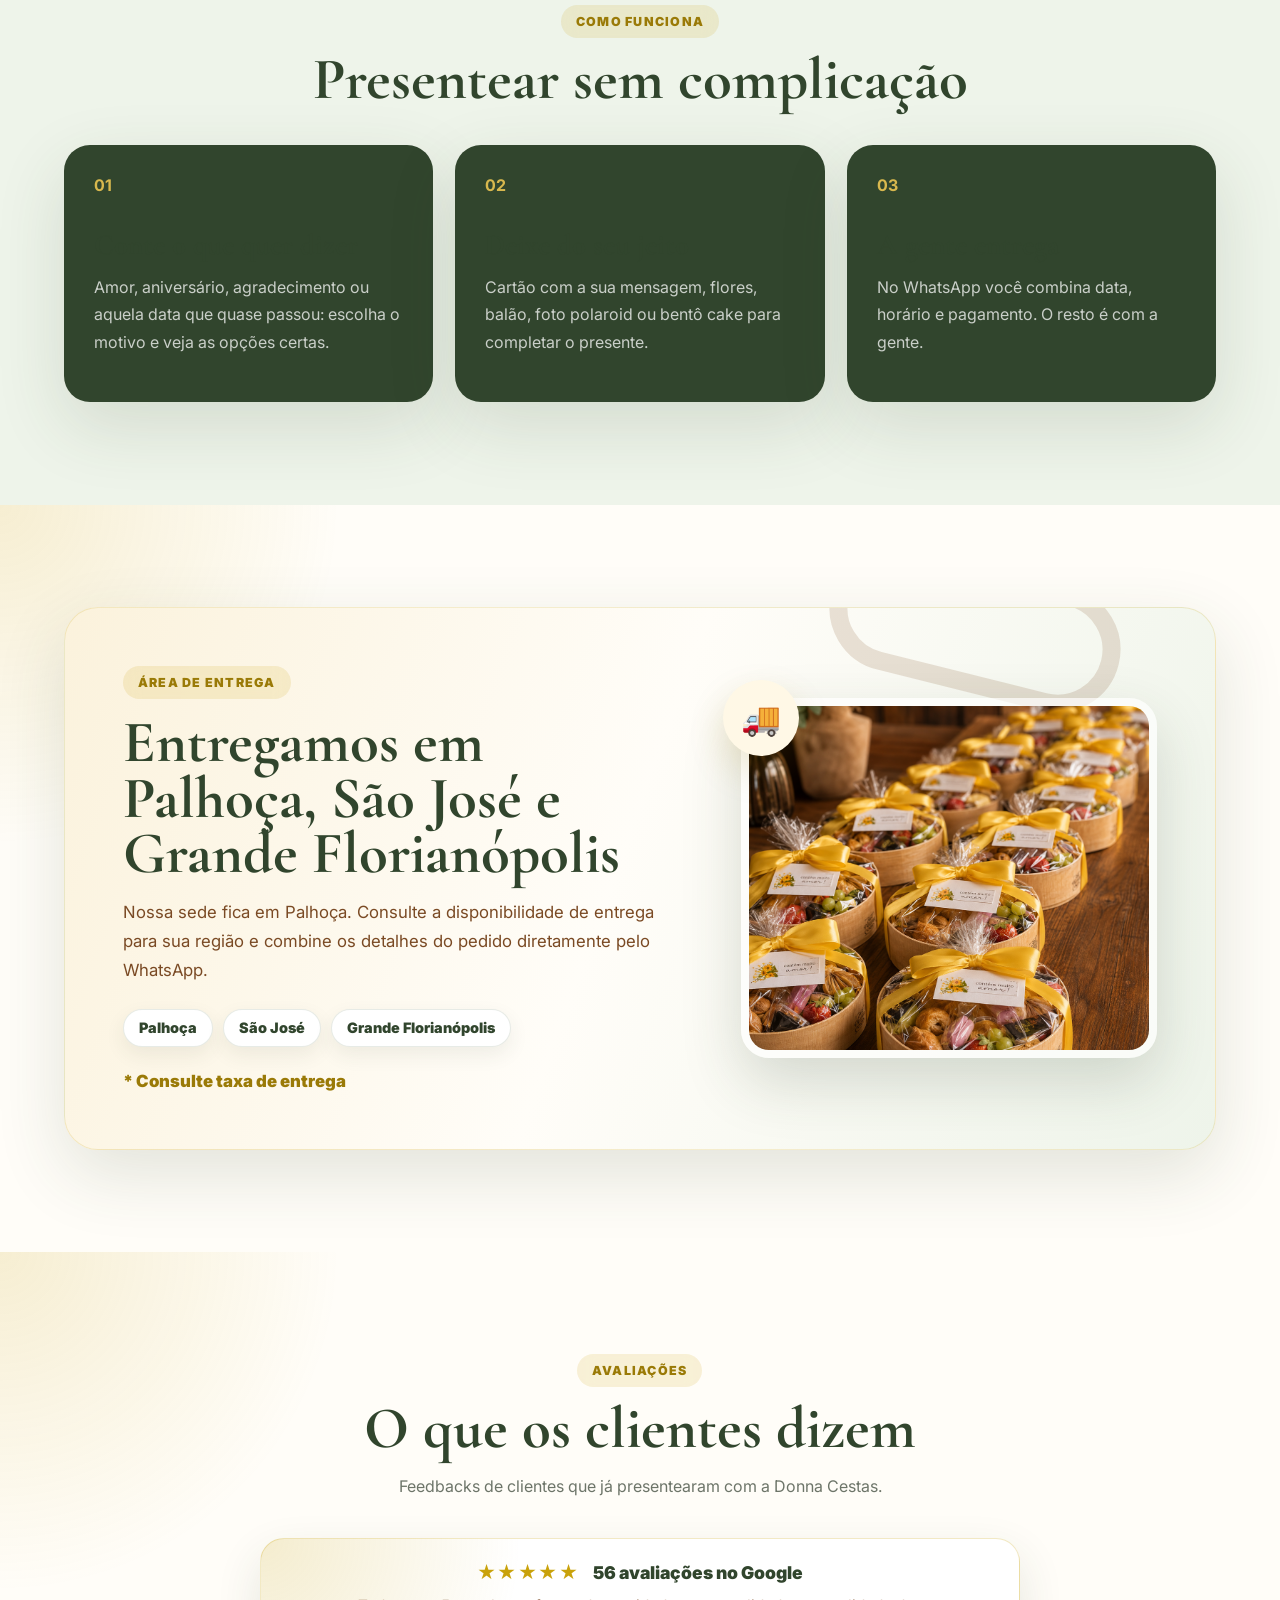
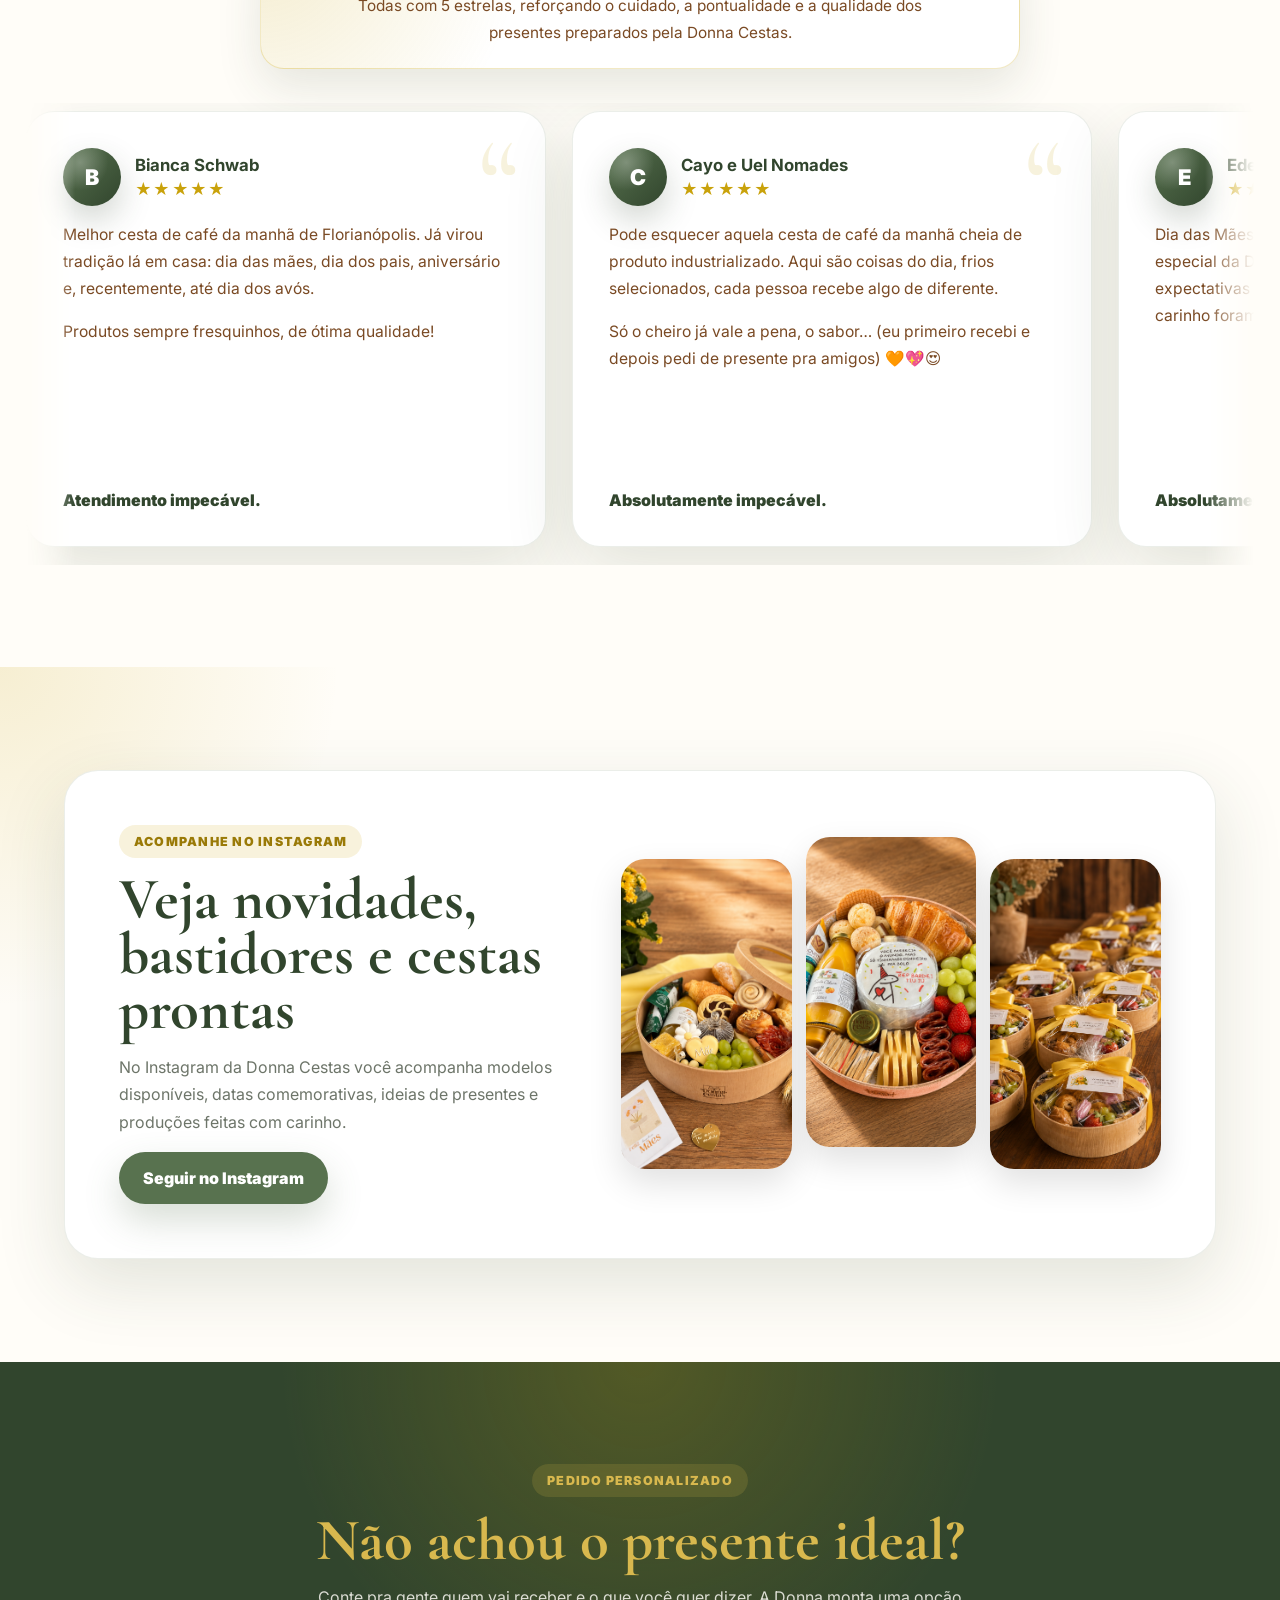
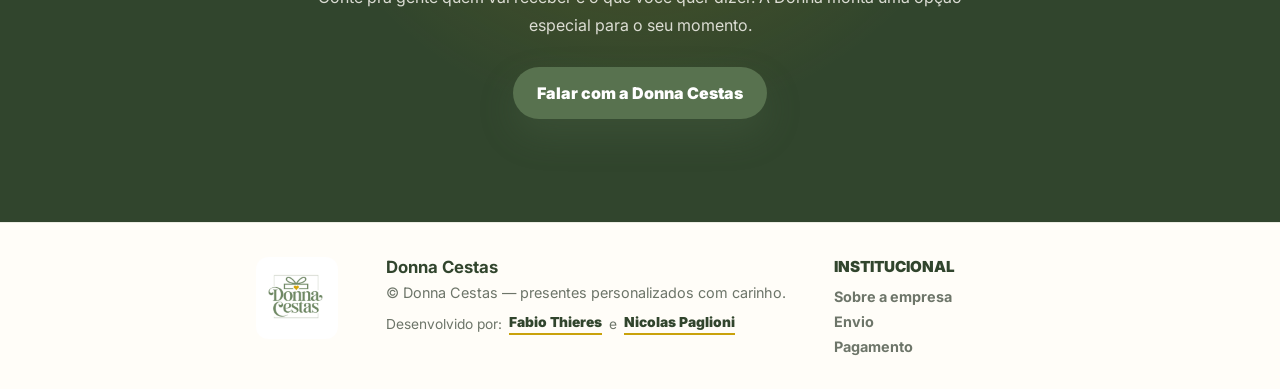
==== commit 61e8ed54: "Reorganiza o header em uma linha e corrige a rolagem ate as secoes Sem o campo de busca sobrava um v" ====
--- a/index.html
+++ b/index.html
@@ -67,6 +67,15 @@
           <img src="assets/logo-donna-cestas.jpg" alt="Donna Cestas" />
         </a>
 
+        <nav class="nav" id="nav">
+          <a href="#ocasioes" id="navOcasioesLink">Por ocasião</a>
+          <a href="#produtos" id="navProductsLink">Catálogo</a>
+          <a href="#como-funciona">Como comprar</a>
+          <a href="#area-entrega">Área de entrega</a>
+          <a href="#feedbacks">Feedbacks</a>
+          <a href="#instagram">Instagram</a>
+          <a href="#contato">Contato</a>
+        </nav>
 
         <a
           class="account-link"
@@ -74,7 +83,7 @@
           target="_blank"
           rel="noopener"
         >
-          <span>
+          <span class="account-icon">
             <svg
               width="24px"
               height="24px"
@@ -101,24 +110,16 @@
             </svg>
           </span>
 
-          <strong>Fazer pedido</strong>
-          <small>pelo WhatsApp</small>
+          <span class="account-text">
+            <strong>Fazer pedido</strong>
+            <small>pelo WhatsApp</small>
+          </span>
         </a>
 
         <button class="menu-button" id="menuButton" aria-label="Abrir menu">
           ☰
         </button>
       </div>
-
-      <nav class="nav" id="nav">
-        <a href="#ocasioes" id="navOcasioesLink">Por ocasião</a>
-        <a href="#produtos" id="navProductsLink">Catálogo</a>
-        <a href="#como-funciona">Como comprar</a>
-        <a href="#area-entrega">Área de entrega</a>
-        <a href="#feedbacks">Feedbacks</a>
-        <a href="#instagram">Instagram</a>
-        <a href="#contato">Contato</a>
-      </nav>
 
       <div class="header-photo-marquee" aria-hidden="true">
         <div class="header-photo-track" id="headerPhotoTrack">
--- a/styles.css
+++ b/styles.css
@@ -2764,7 +2764,9 @@
 .feedbacks-marquee {
   width: min(96vw, 1360px);
   max-width: 1360px;
-  margin: auto;
+  /* Mais largo que o padding da seção: margens negativas centralizam sem
+     empurrar para a direita (o que gerava rolagem horizontal) */
+  margin-inline: calc(50% - min(48vw, 680px));
   overflow: hidden;
   position: relative;
   padding: 8px 0 18px;
@@ -4248,3 +4250,214 @@
     font-size: 0.85rem;
   }
 }
+
+/* =========================
+   Header em uma linha: logo | menu | botão de pedido
+   Sem a busca, o menu sobe para a linha do logo e o header
+   fica mais baixo. Abaixo de 1180px o menu vira hambúrguer.
+   ========================= */
+.header-main {
+  gap: clamp(16px, 2.4vw, 36px);
+  padding: 14px 20px;
+  transition: padding 0.3s ease;
+}
+
+.brand {
+  flex-shrink: 0;
+}
+
+.brand img {
+  width: 72px;
+  transition: width 0.3s ease;
+}
+
+.header-main .nav {
+  flex: 1;
+  max-width: none;
+  margin: 0;
+  padding: 0;
+  border-top: 0;
+  justify-content: center;
+  gap: clamp(14px, 2vw, 30px);
+}
+
+.header-main .nav a {
+  position: relative;
+  padding: 8px 0;
+  font-size: 0.92rem;
+  white-space: nowrap;
+}
+
+.header-main .nav a:hover {
+  transform: none;
+}
+
+/* Sublinhado dourado no hover no lugar do "pulo" */
+.header-main .nav a::after {
+  content: "";
+  position: absolute;
+  left: 0;
+  right: 0;
+  bottom: 2px;
+  height: 2px;
+  border-radius: 2px;
+  background: #d8b84e;
+  transform: scaleX(0);
+  transition: transform 0.25s ease;
+}
+
+.header-main .nav a:hover::after,
+.header-main .nav a:focus-visible::after {
+  transform: scaleX(1);
+}
+
+/* Botão de pedido em formato de pílula, destacado do menu */
+.account-link {
+  display: inline-flex;
+  align-items: center;
+  gap: 10px;
+  flex-shrink: 0;
+  padding: 7px 18px 7px 7px;
+  border-radius: 999px;
+  background: #fbf2dc;
+  color: #31452d;
+  line-height: 1.1;
+  box-shadow: 0 8px 22px rgba(0, 0, 0, 0.18);
+  transition:
+    transform 0.2s ease,
+    background 0.2s ease;
+}
+
+.account-link:hover {
+  transform: translateY(-2px);
+  background: #fff;
+}
+
+.account-link .account-icon {
+  display: grid;
+  place-items: center;
+  width: 36px;
+  height: 36px;
+  border-radius: 50%;
+  background: #58724f;
+  font-size: 1rem;
+}
+
+.account-link .account-icon svg {
+  width: 18px;
+  height: 18px;
+}
+
+.account-link .account-text {
+  display: grid;
+  font-size: 1rem;
+}
+
+.account-link strong {
+  font-size: 0.9rem;
+  font-weight: 900;
+}
+
+.account-link small {
+  color: #7a4a24;
+  font-size: 0.72rem;
+  font-weight: 700;
+}
+
+/* Ao rolar para fora do hero o header encolhe */
+.site-header.header-compact .header-main {
+  padding-top: 8px;
+  padding-bottom: 8px;
+}
+
+.site-header.header-compact .brand img {
+  width: 54px;
+}
+
+/* O header fixo muda de altura ao encolher (a faixa de fotos some). Com o
+   scroll anchoring do navegador ligado, ele "compensa" essa mudança e a
+   rolagem para no lugar errado — e perto do limite pode ficar alternando
+   entre compacto e cheio. Desligado, o comportamento é previsível. */
+body {
+  overflow-anchor: none;
+}
+
+/* Só vale para quem chega por link direto (ex.: site.com/#feedbacks);
+   cliques nos links internos rolam via scrollToSection() no script.js.
+   Altura do header cheio + folga: o header encolhe depois do salto e a
+   seção termina logo abaixo dele. */
+section,
+main,
+footer {
+  scroll-margin-top: 220px;
+}
+
+@media (max-width: 1180px) {
+  .header-main {
+    flex-wrap: wrap;
+    gap: 12px;
+    padding: 12px 16px;
+  }
+
+  .account-link {
+    margin-left: auto;
+  }
+
+  .menu-button {
+    display: block;
+    order: 3;
+  }
+
+  .header-main .nav {
+    display: none;
+    order: 4;
+    flex: 0 0 100%;
+    flex-direction: column;
+    gap: 0;
+    padding: 4px 0 8px;
+  }
+
+  .header-main .nav.open {
+    display: flex;
+  }
+
+  .header-main .nav a {
+    padding: 14px 4px;
+    border-top: 1px solid rgba(255, 255, 255, 0.13);
+    font-size: 1rem;
+  }
+
+  .header-main .nav a::after {
+    display: none;
+  }
+}
+
+@media (max-width: 720px) {
+  .brand img {
+    width: 60px;
+  }
+
+  .site-header.header-compact .brand img {
+    width: 48px;
+  }
+
+  .account-link {
+    padding: 5px 14px 5px 5px;
+    gap: 8px;
+  }
+
+  .account-link .account-icon {
+    width: 32px;
+    height: 32px;
+  }
+
+  .account-link small {
+    display: none;
+  }
+
+  section,
+  main,
+  footer {
+    scroll-margin-top: 185px;
+  }
+}
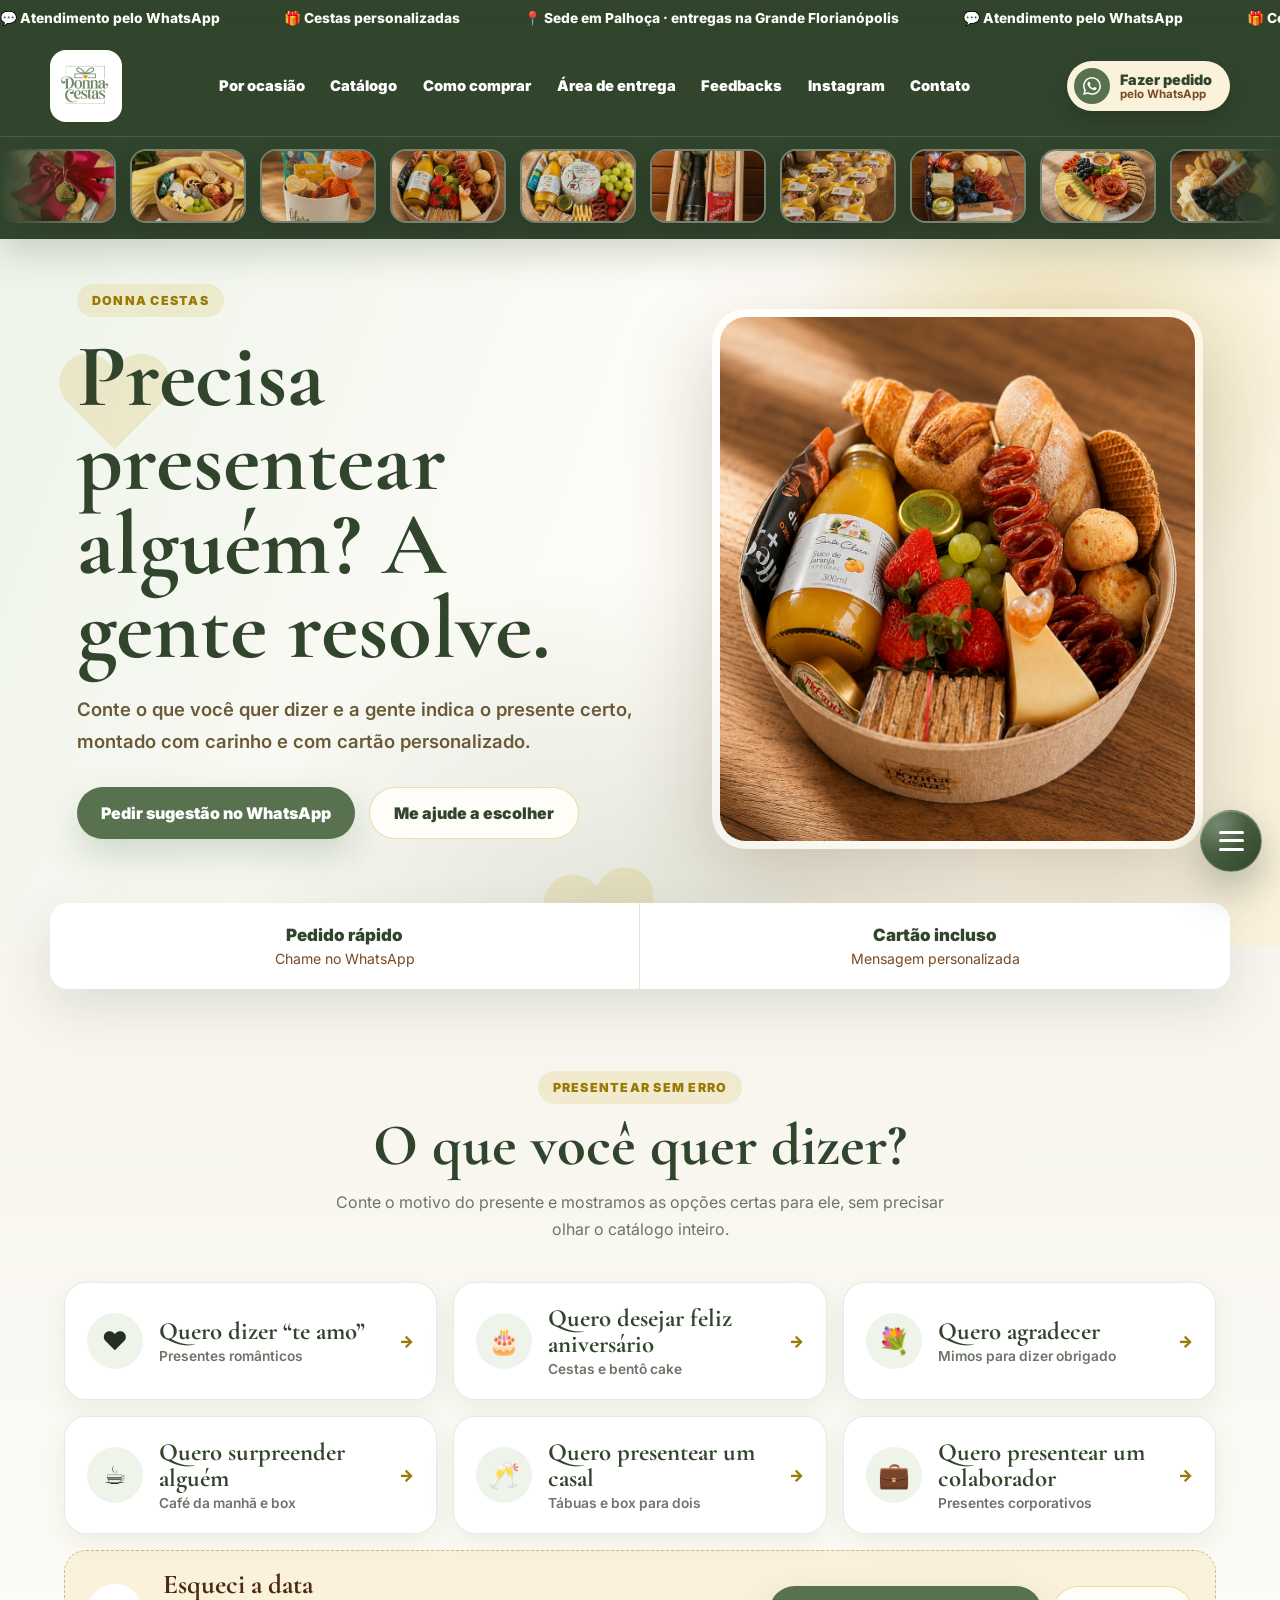
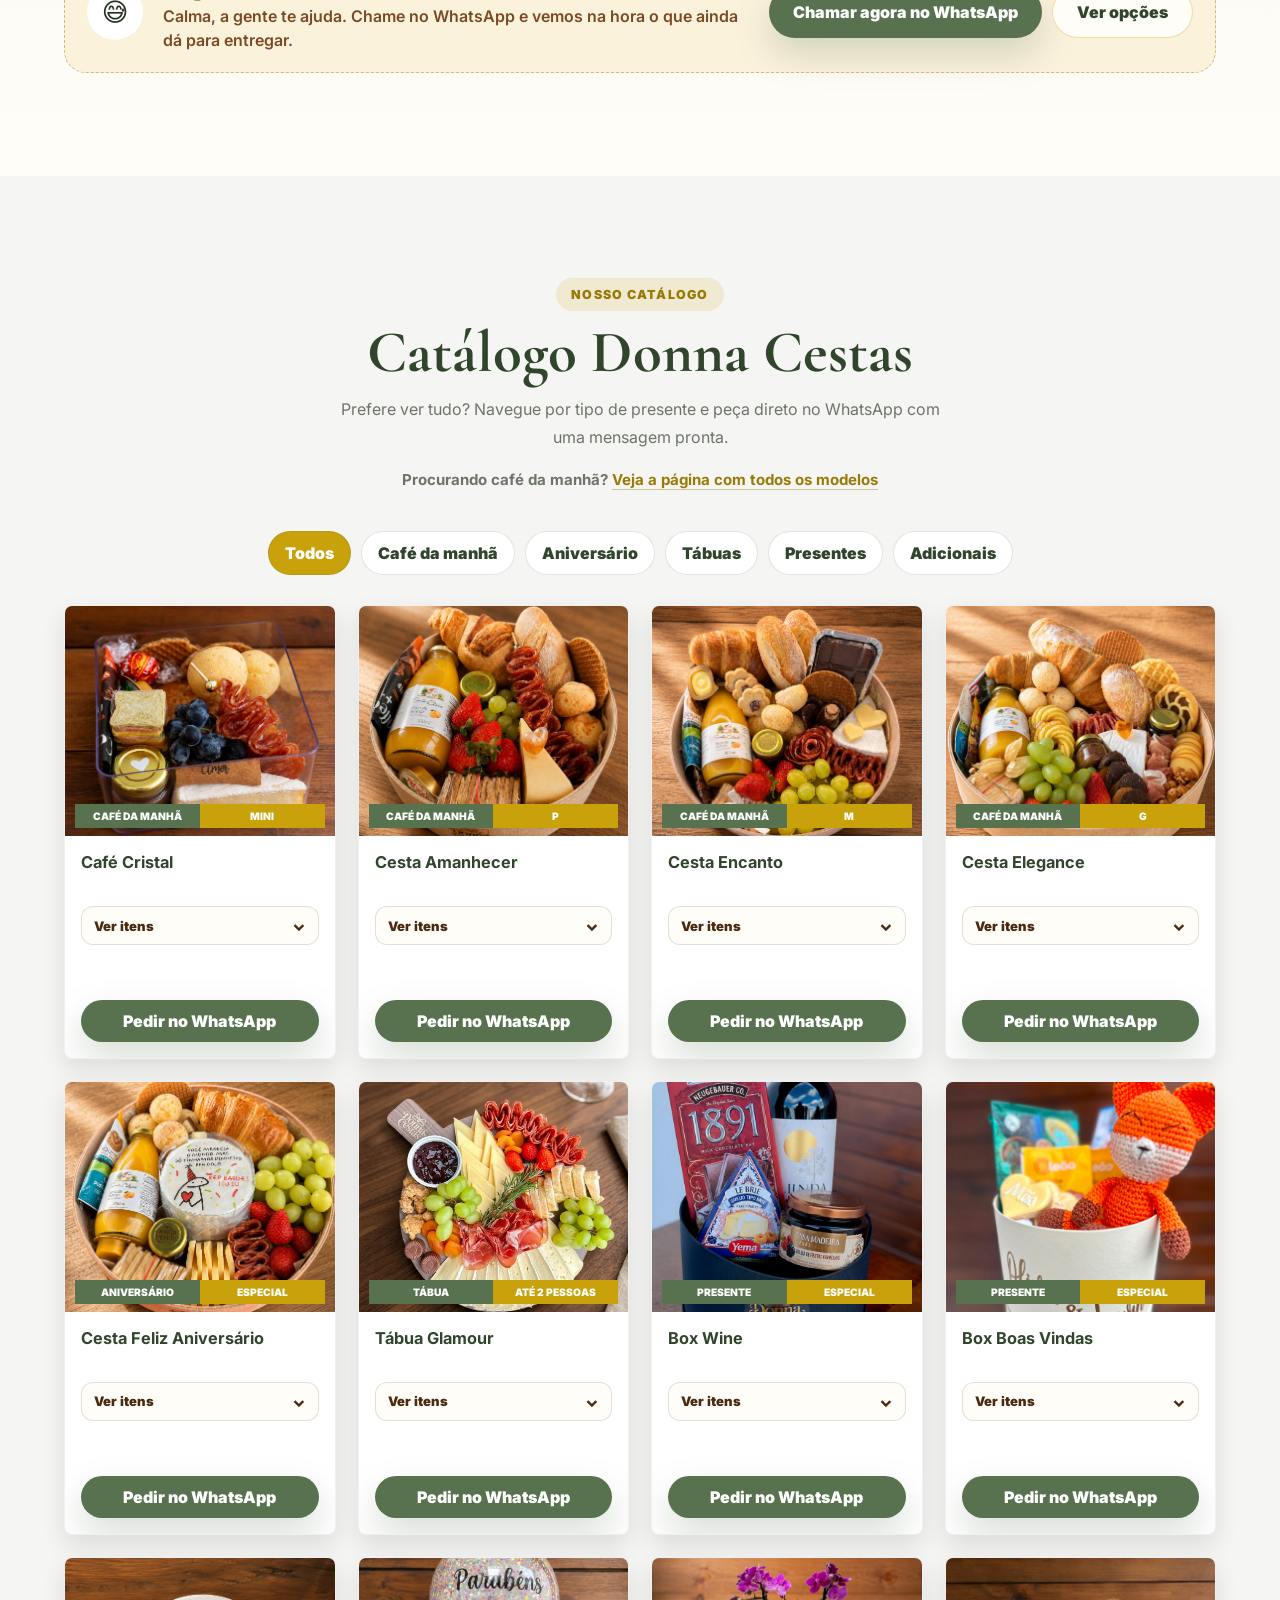
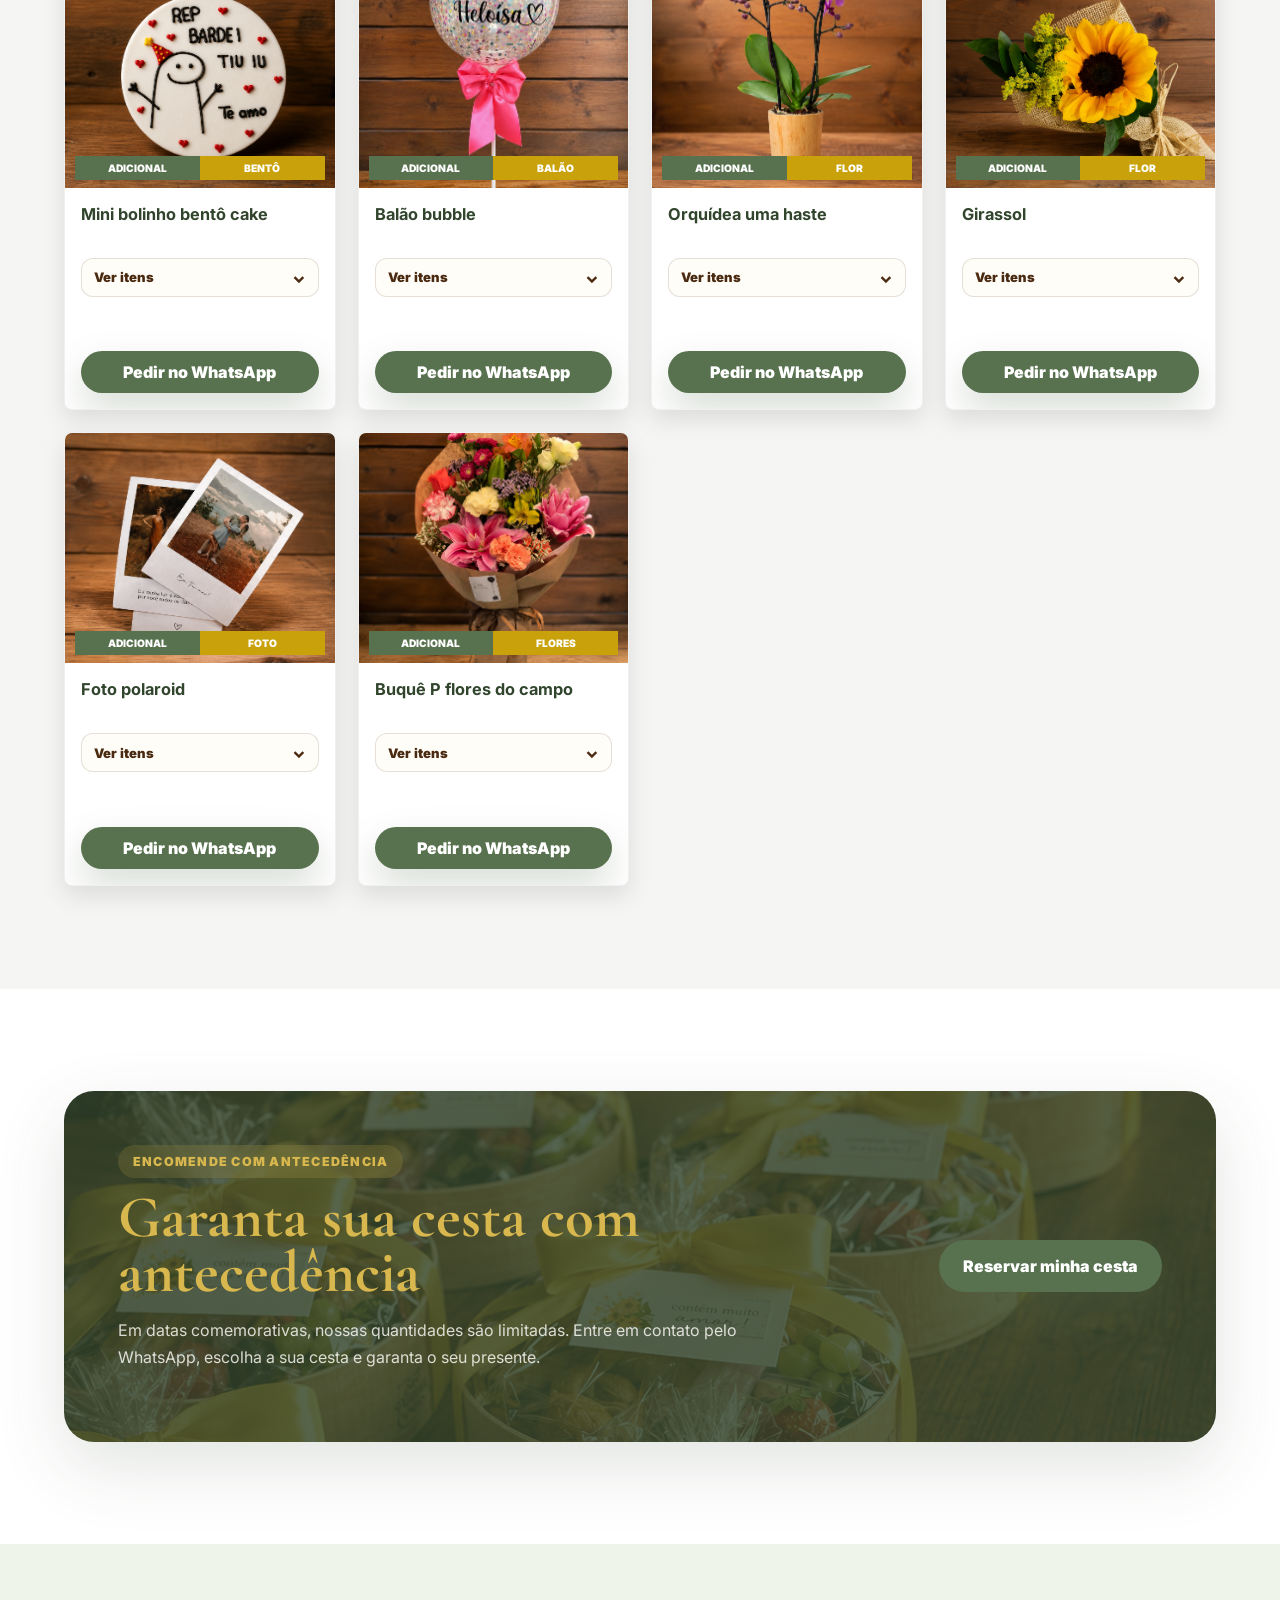
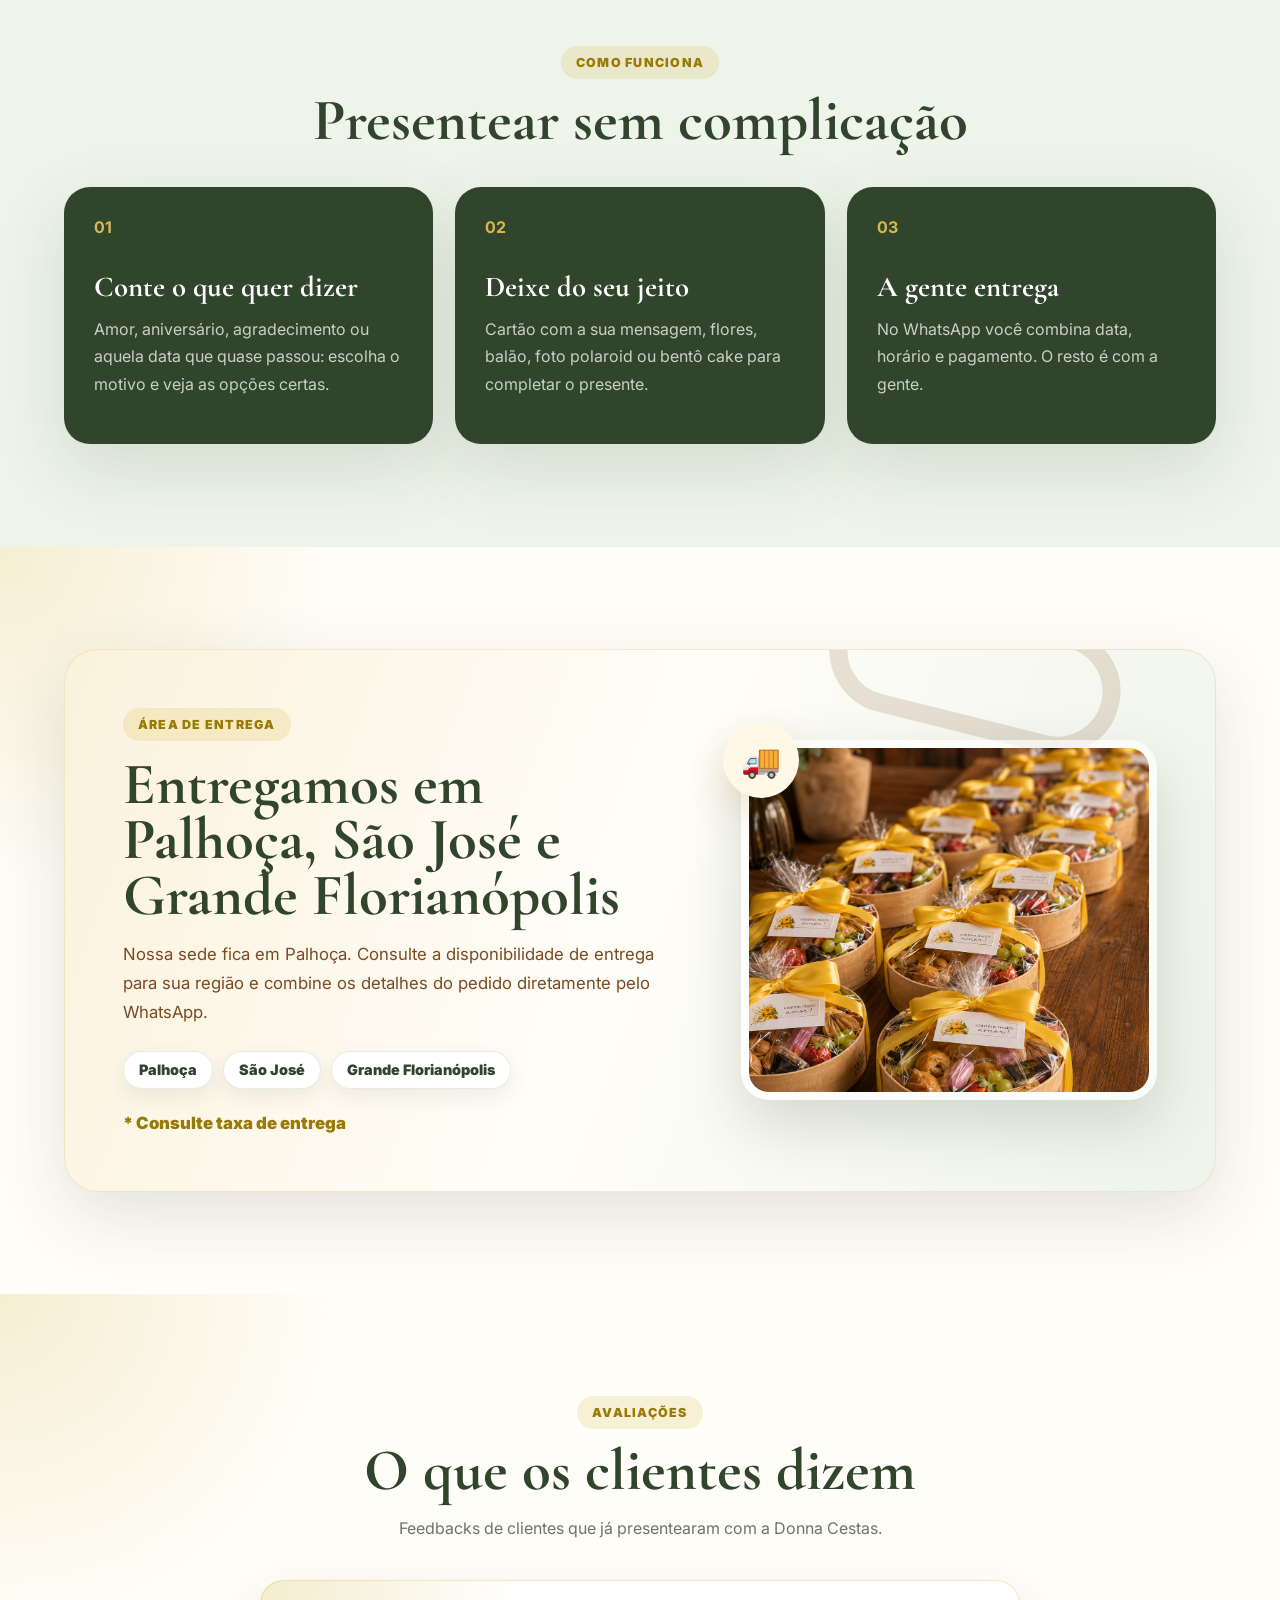
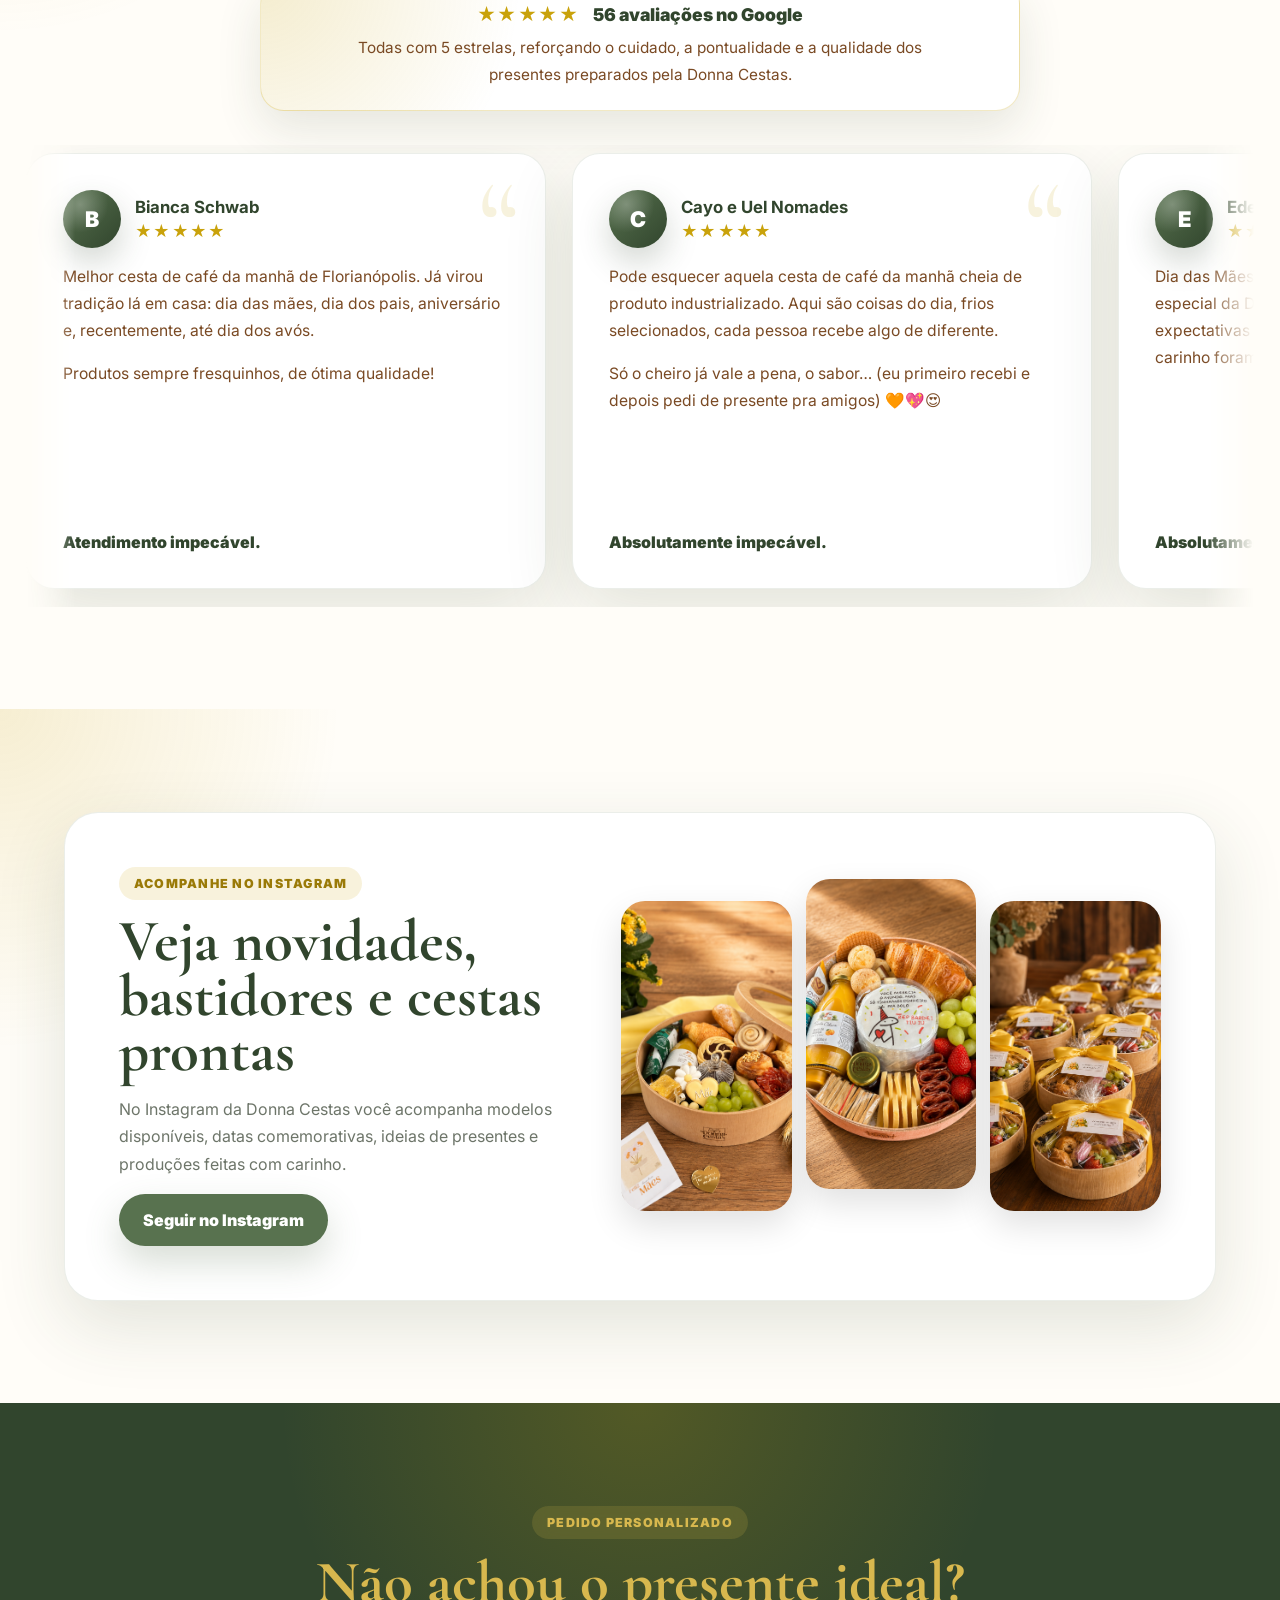
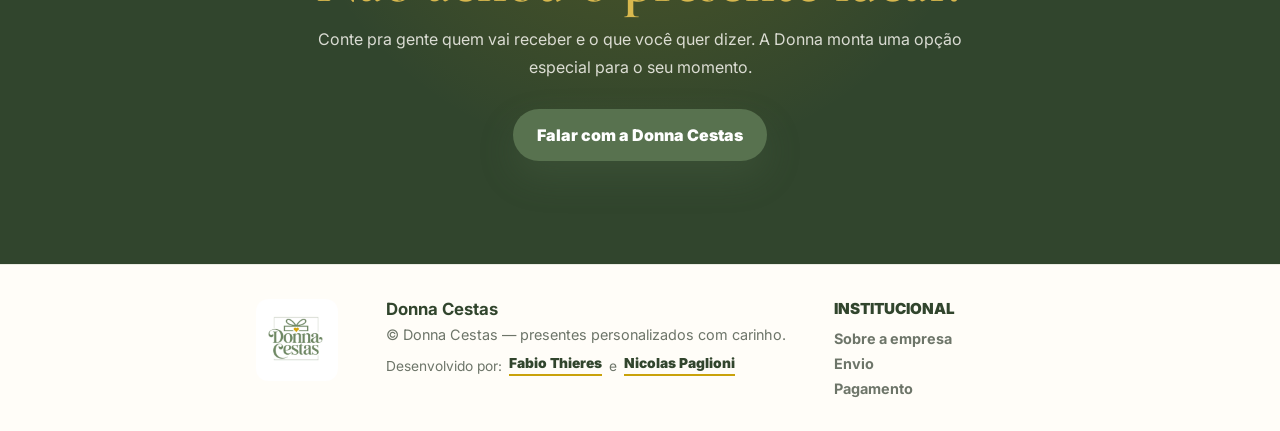
==== commit 8a1bb7c1: "Liga a pagina de cafe da manha ao site e ao Google Link a partir do catalogo da home, mais sitemap.x" ====
--- a/index.html
+++ b/index.html
@@ -230,6 +230,11 @@
           <p id="productsSubtitle">
             Prefere ver tudo? Navegue por tipo de presente e peça direto no
             WhatsApp com uma mensagem pronta.
+          </p>
+
+          <p class="section-link">
+            Procurando café da manhã?
+            <a href="/cesta-de-cafe-da-manha">Veja a página com todos os modelos</a>
           </p>
         </div>
 
--- a/styles.css
+++ b/styles.css
@@ -4461,3 +4461,61 @@
     scroll-margin-top: 185px;
   }
 }
+
+/* Títulos dos passos "Como funciona": a regra de cor por tema
+   (body[data-theme] h3) vencia o branco de .step h3 e deixava o texto da
+   mesma cor do fundo do card, invisível. */
+body[data-theme] .step h3 {
+  color: #fff;
+}
+
+/* =========================
+   Páginas de produto (ex.: /cesta-de-cafe-da-manha)
+   ========================= */
+.landing-addons-heading {
+  margin-top: clamp(38px, 5vw, 64px);
+}
+
+.landing-proof {
+  background: #fffdf8;
+}
+
+/* Sem carrossel: a página mostra 3 depoimentos fixos */
+.landing-feedbacks {
+  max-width: 1180px;
+  margin: 26px auto 0;
+  display: grid;
+  grid-template-columns: repeat(3, 1fr);
+  gap: 22px;
+  align-items: start;
+}
+
+@media (max-width: 900px) {
+  .landing-feedbacks {
+    grid-template-columns: 1fr;
+    max-width: 560px;
+  }
+}
+
+/* Título das páginas de produto: mais compacto que o da home, que usa
+   frases curtas */
+body[data-landing] .campaign-hero h1 {
+  font-size: clamp(2.6rem, 4.4vw, 4.4rem);
+}
+
+/* Link de apoio abaixo do subtítulo de uma seção */
+.section-link {
+  margin-top: 10px;
+  font-size: 0.94rem;
+  font-weight: 700;
+}
+
+.section-link a {
+  color: #9a7a07;
+  border-bottom: 1px solid rgba(154, 122, 7, 0.4);
+}
+
+.section-link a:hover {
+  color: #31452d;
+  border-bottom-color: #31452d;
+}
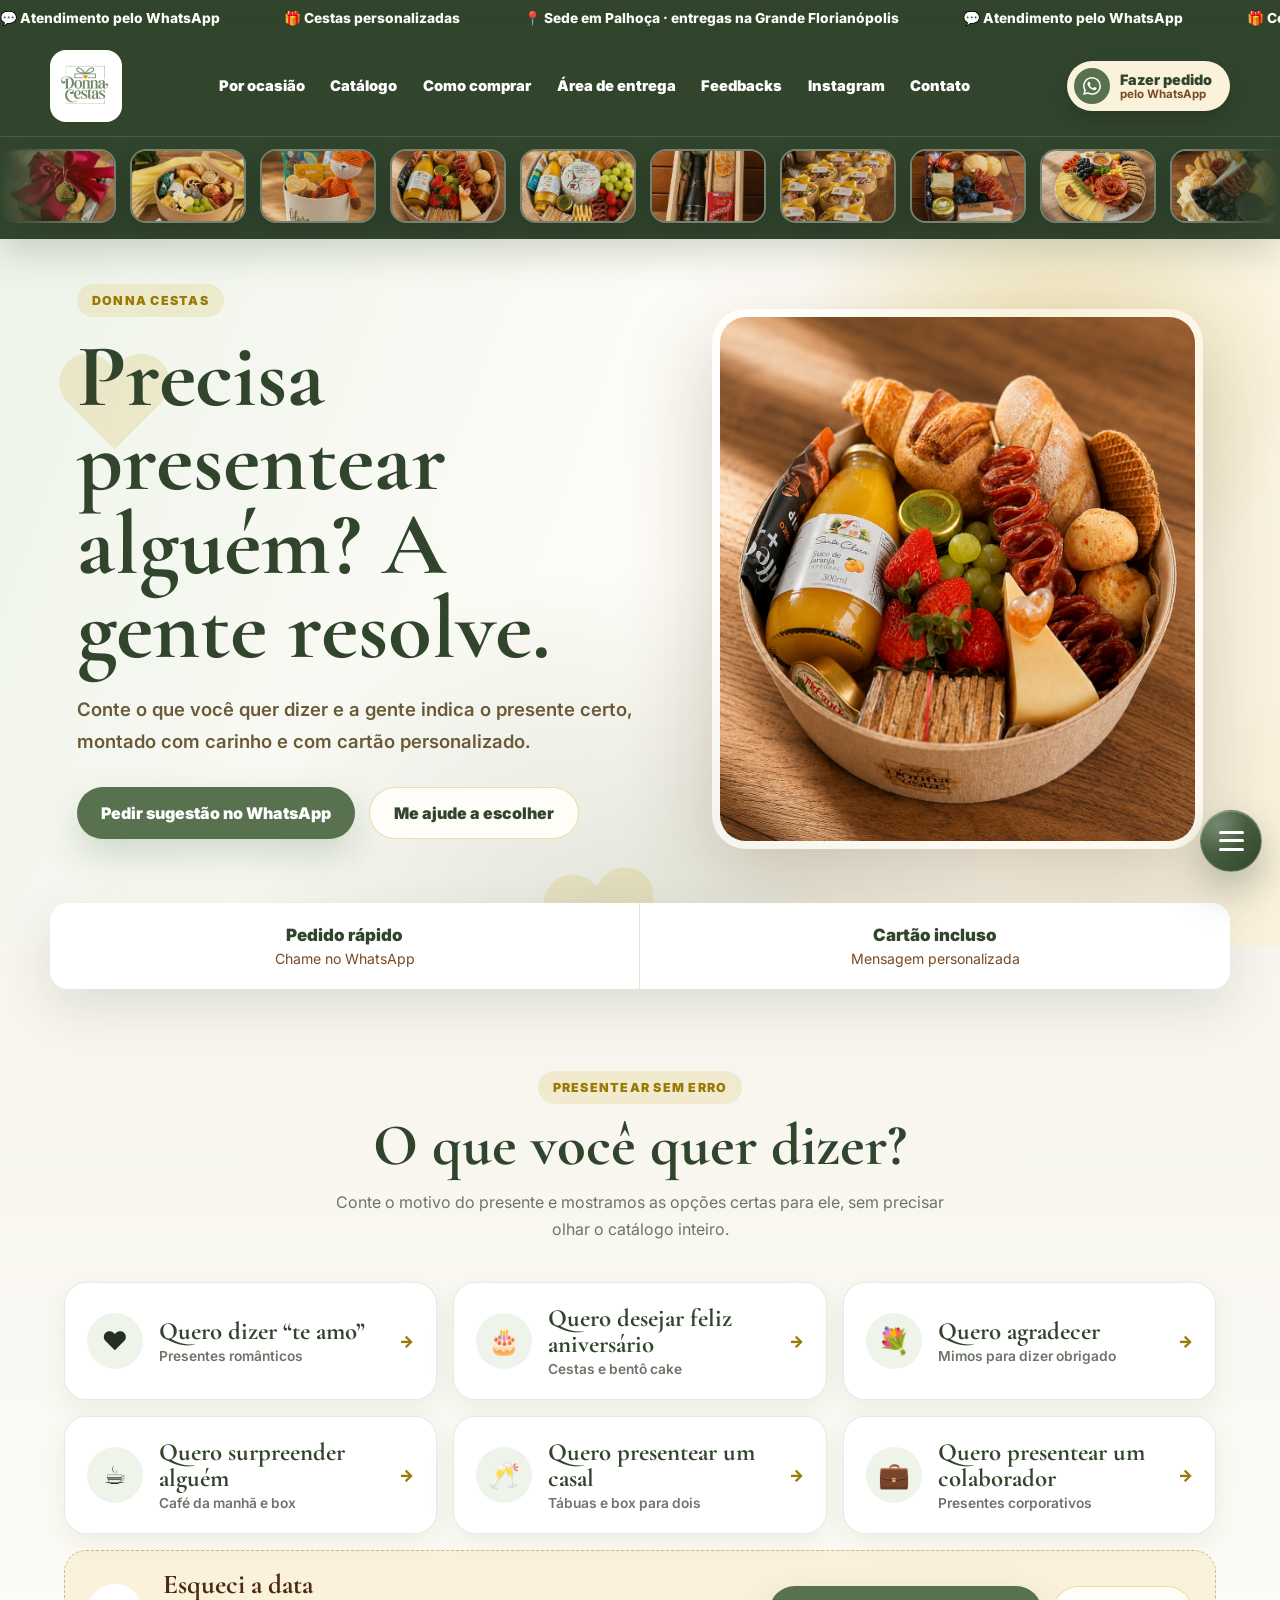
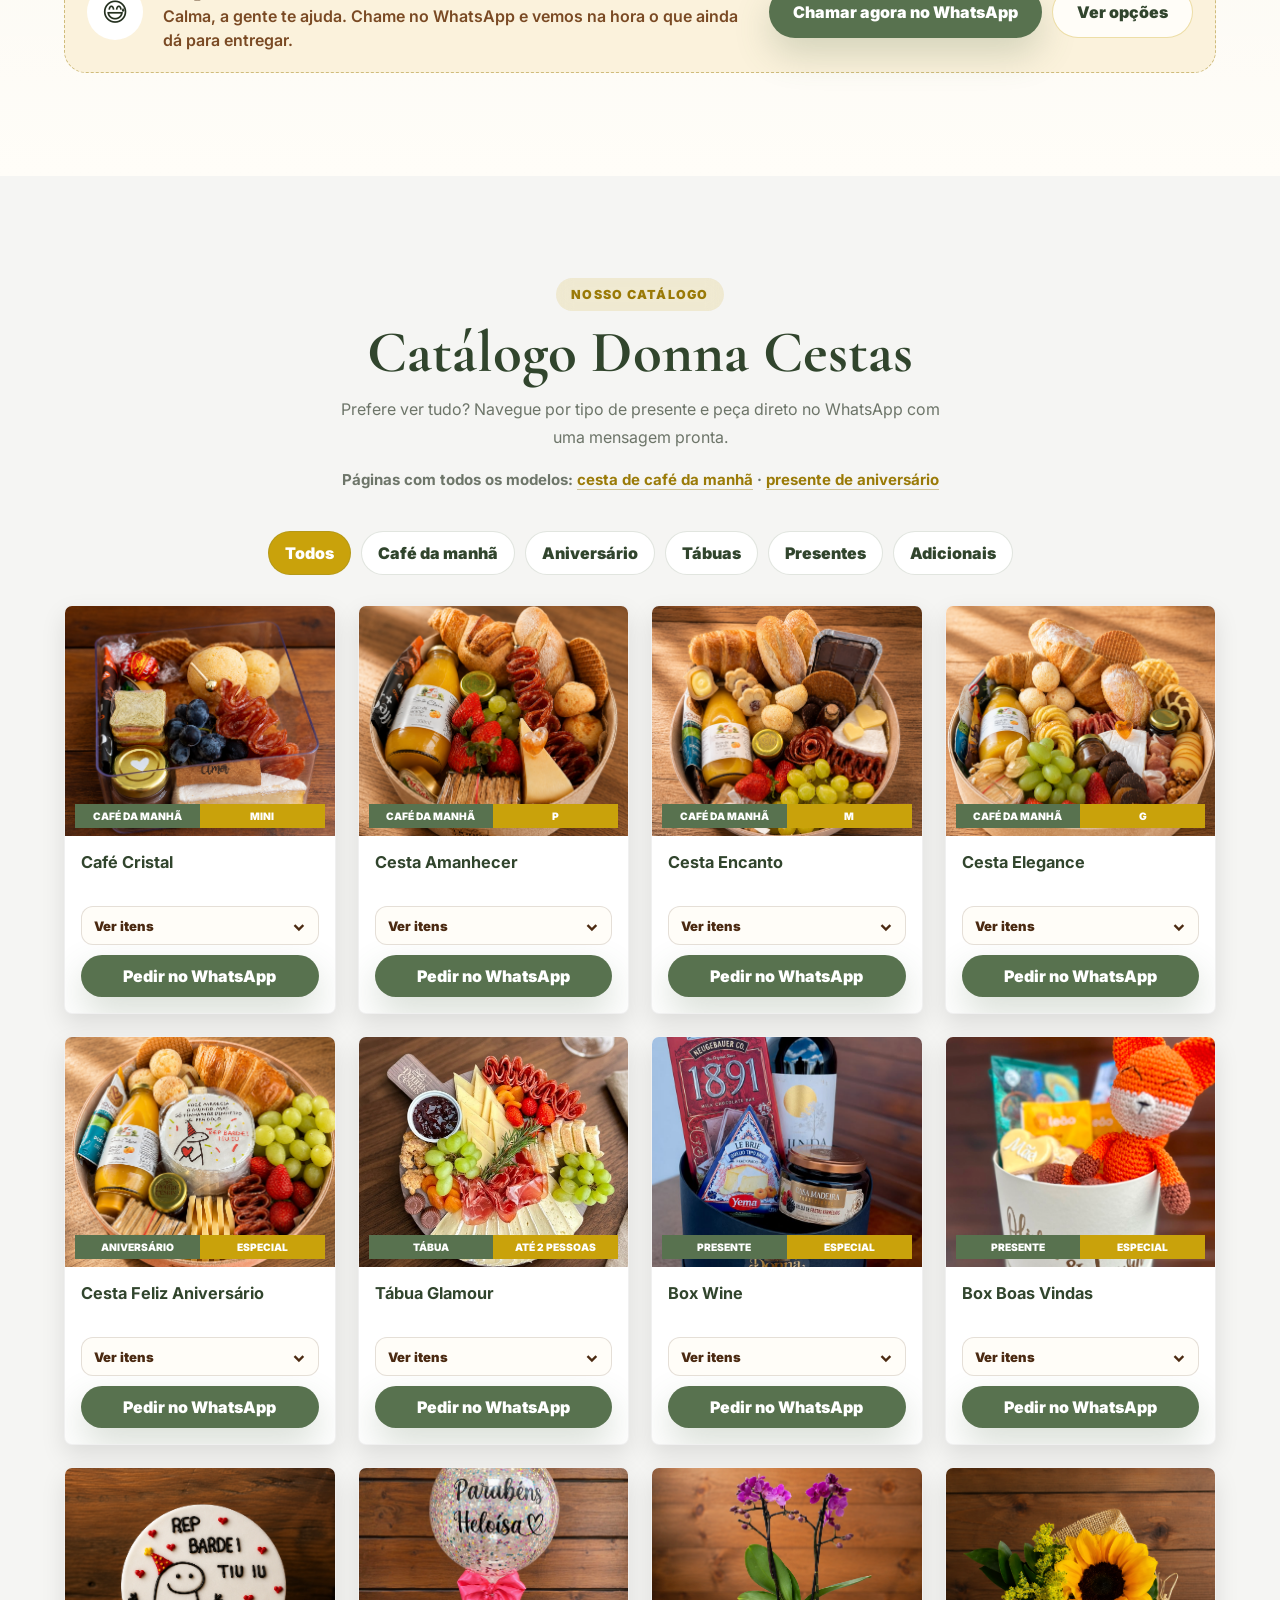
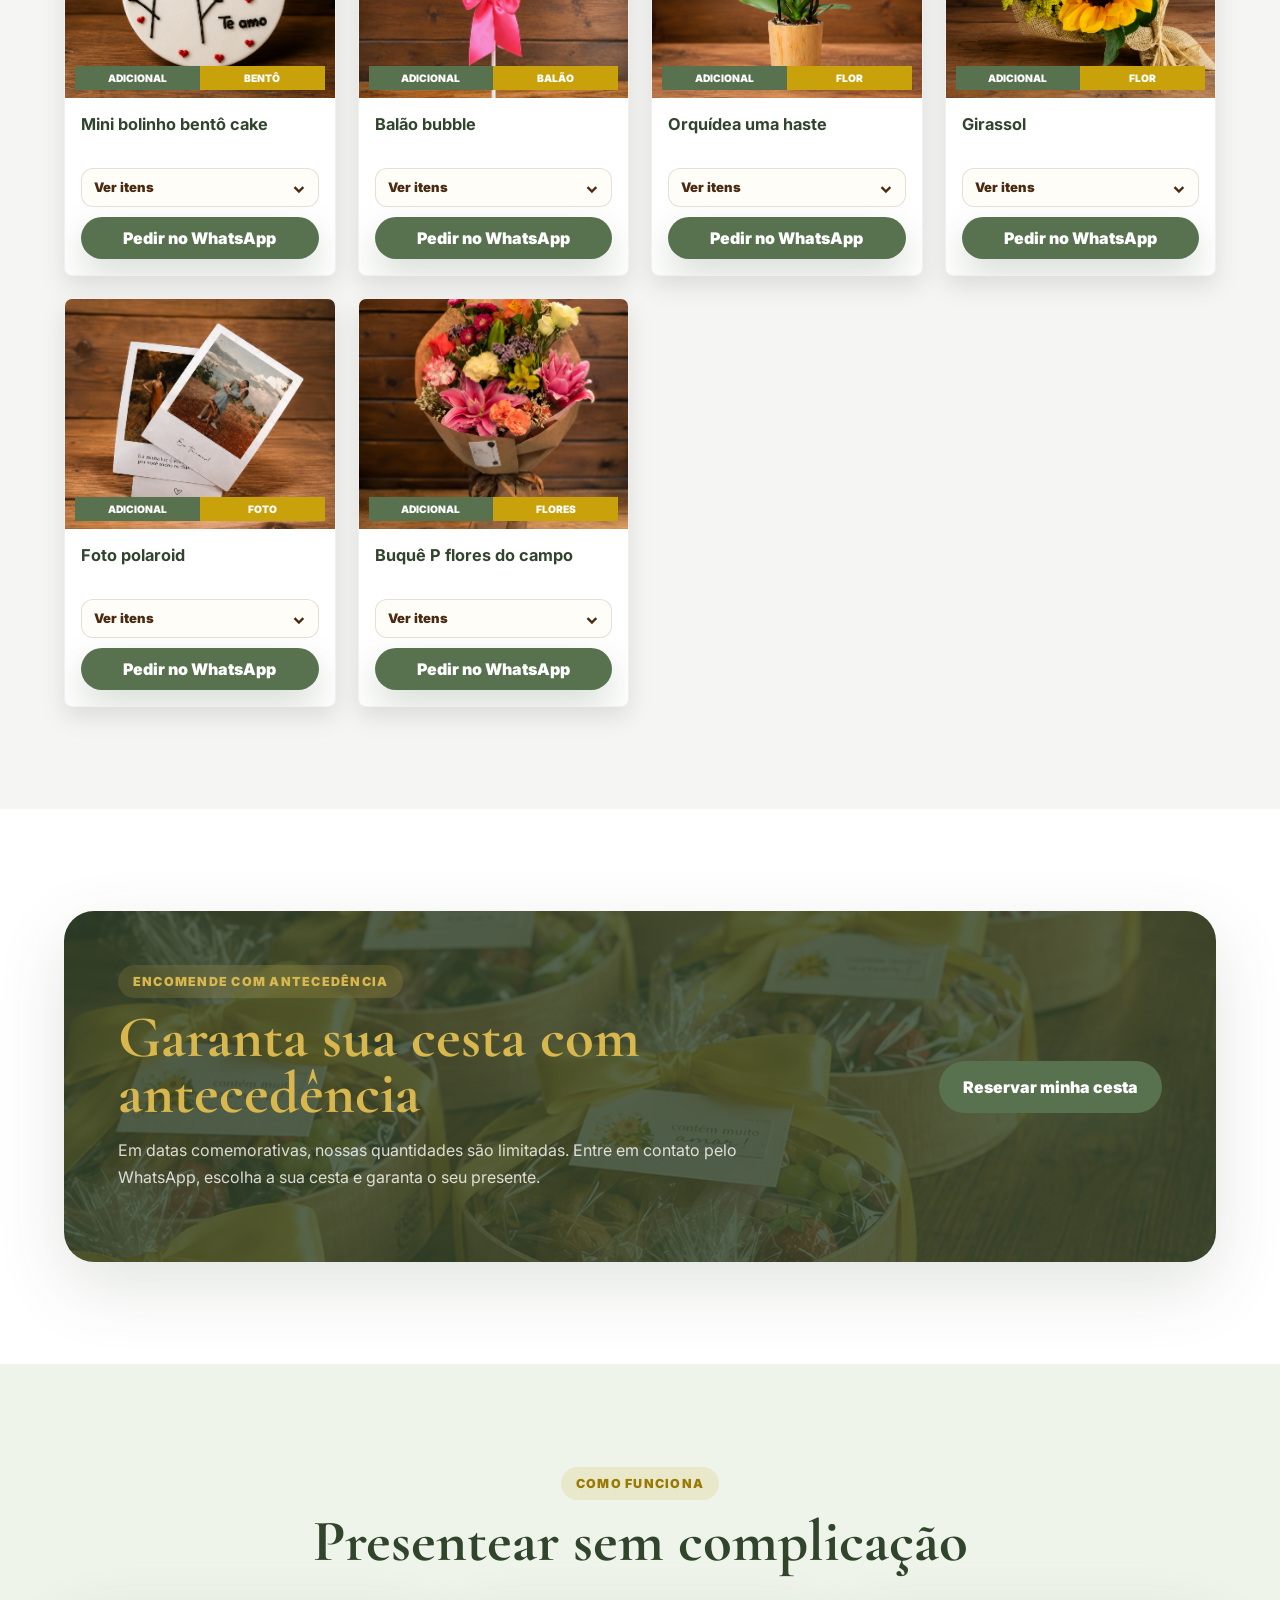
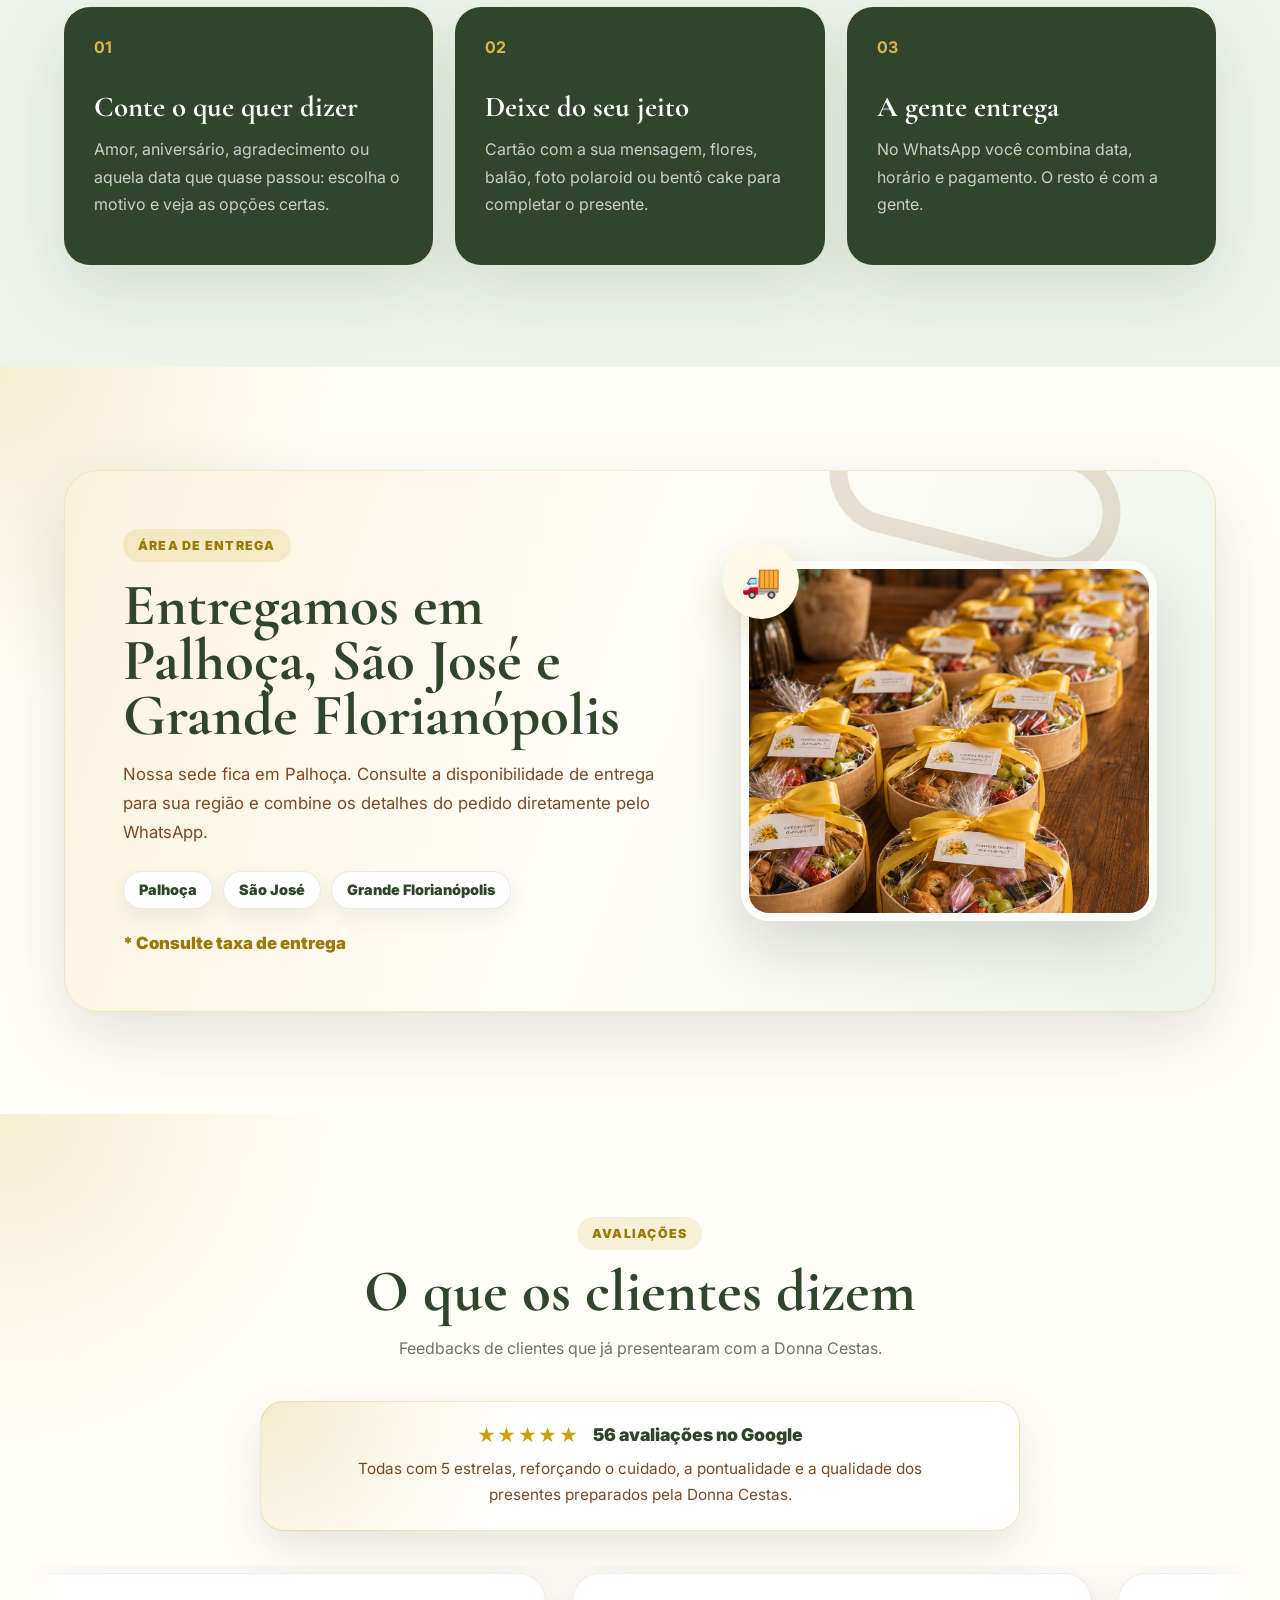
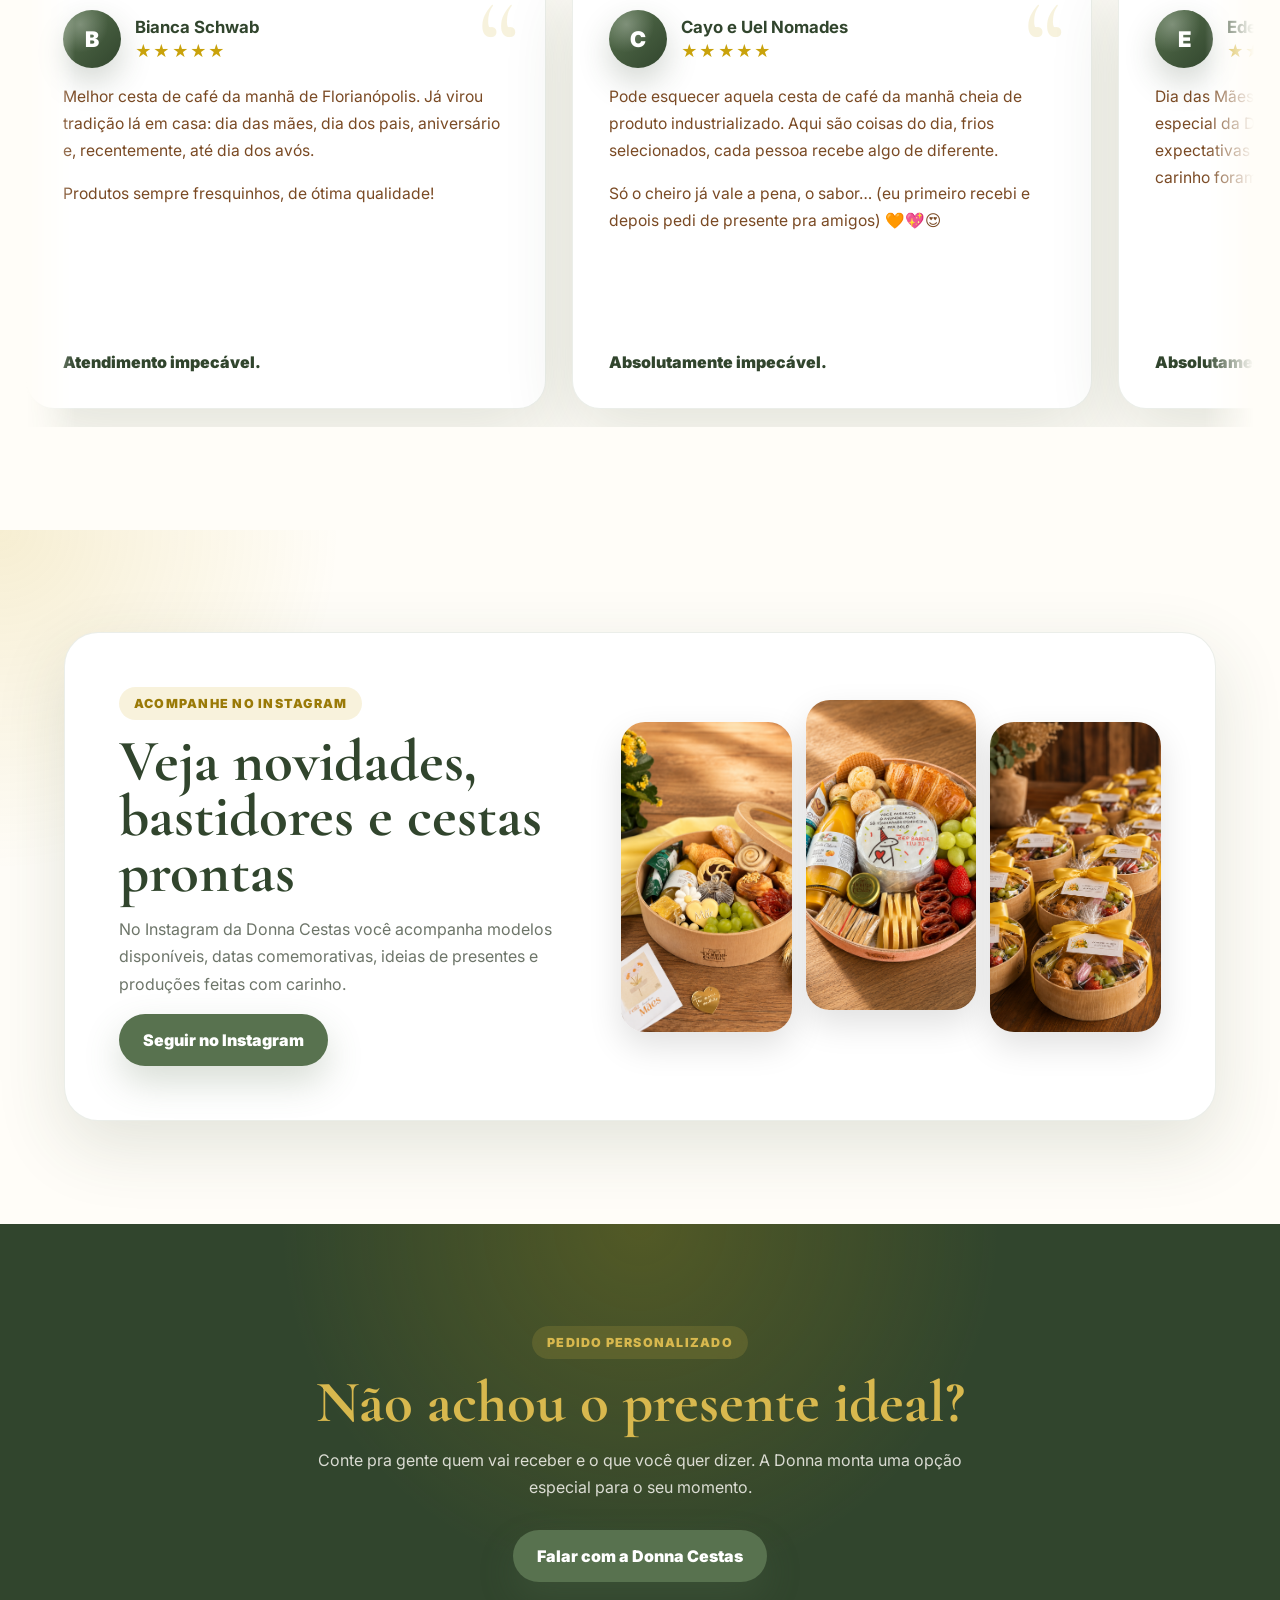
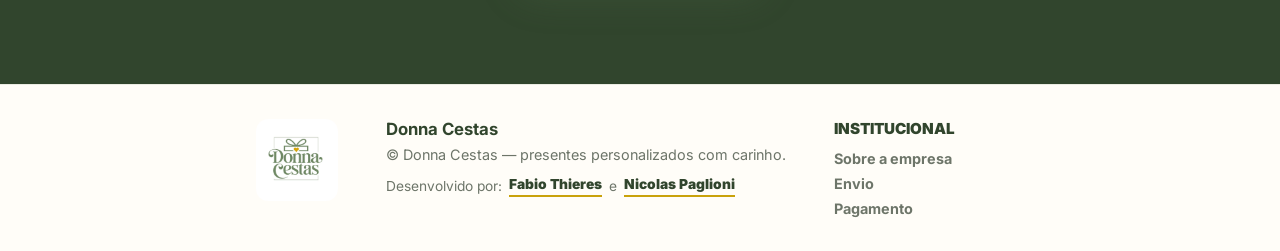
==== commit d41d4912: "Liga a pagina de aniversario ao site e ao Google Link no catalogo da home (agora com as duas paginas" ====
--- a/index.html
+++ b/index.html
@@ -233,8 +233,10 @@
           </p>
 
           <p class="section-link">
-            Procurando café da manhã?
-            <a href="/cesta-de-cafe-da-manha">Veja a página com todos os modelos</a>
+            Páginas com todos os modelos:
+            <a href="/cesta-de-cafe-da-manha">cesta de café da manhã</a>
+            ·
+            <a href="/presente-de-aniversario">presente de aniversário</a>
           </p>
         </div>
 
--- a/styles.css
+++ b/styles.css
@@ -4519,3 +4519,113 @@
   color: #31452d;
   border-bottom-color: #31452d;
 }
+
+/* =========================
+   "Ver itens" abre um pop-up dentro do card
+   O card nunca muda de tamanho: a lista aparece sobreposta, entre o
+   titulo e o botao do WhatsApp, e as cestas vizinhas ficam paradas.
+   ========================= */
+.product-slot {
+  position: relative;
+  margin: 12px 0 10px;
+}
+
+.product-details-toggle {
+  margin: 0;
+  transition:
+    background 0.2s ease,
+    border-color 0.2s ease,
+    color 0.2s ease,
+    opacity 0.18s ease;
+}
+
+.product-card.details-open .product-details-toggle {
+  opacity: 0;
+  pointer-events: none;
+}
+
+/* Ancorado pela base, logo acima do botão, crescendo para cima conforme
+   o texto. Assim nada fica reservado no card fechado. */
+.product-details {
+  position: absolute;
+  left: 0;
+  right: 0;
+  bottom: 0;
+  /* Cobre sempre o titulo inteiro (titulo 42 + margem 12 + botao 42),
+     nunca pela metade, e cresce para cima conforme o texto */
+  min-height: 96px;
+  max-height: 210px;
+  z-index: 4;
+  display: flex;
+  padding: 12px 30px 12px 13px;
+  border-radius: 14px;
+  background: #fffdf8;
+  border: 1px solid rgba(75, 42, 18, 0.16);
+  box-shadow: 0 16px 34px rgba(49, 69, 45, 0.18);
+  opacity: 0;
+  transform: translateY(-6px) scale(0.98);
+  pointer-events: none;
+  transition:
+    opacity 0.18s ease,
+    transform 0.18s ease;
+}
+
+.product-card.details-open .product-details {
+  opacity: 1;
+  transform: none;
+  pointer-events: auto;
+}
+
+/* Descrição longa rola dentro do pop-up em vez de crescer o card */
+.product-details-inner {
+  width: 100%;
+  overflow-y: auto;
+}
+
+.product-details .product-description {
+  margin: 0;
+  padding: 0;
+  background: none;
+  border: 0;
+  font-size: 0.8rem;
+  line-height: 1.5;
+}
+
+.product-details-close {
+  position: absolute;
+  top: 6px;
+  right: 8px;
+  width: 22px;
+  height: 22px;
+  padding: 0;
+  border: 0;
+  border-radius: 50%;
+  background: transparent;
+  color: #8a6b3d;
+  font-size: 1.1rem;
+  line-height: 1;
+  cursor: pointer;
+  transition:
+    background 0.2s ease,
+    color 0.2s ease;
+}
+
+.product-details-close:hover {
+  background: rgba(138, 107, 61, 0.14);
+  color: #4b2a12;
+}
+
+/* Sem o espaço invisível que sobrou dos preços, o botão fica colado embaixo */
+.product-note {
+  margin: 0 0 10px;
+}
+
+.product-button {
+  margin-top: auto;
+}
+
+@media (prefers-reduced-motion: reduce) {
+  .product-details {
+    transition: none;
+  }
+}
